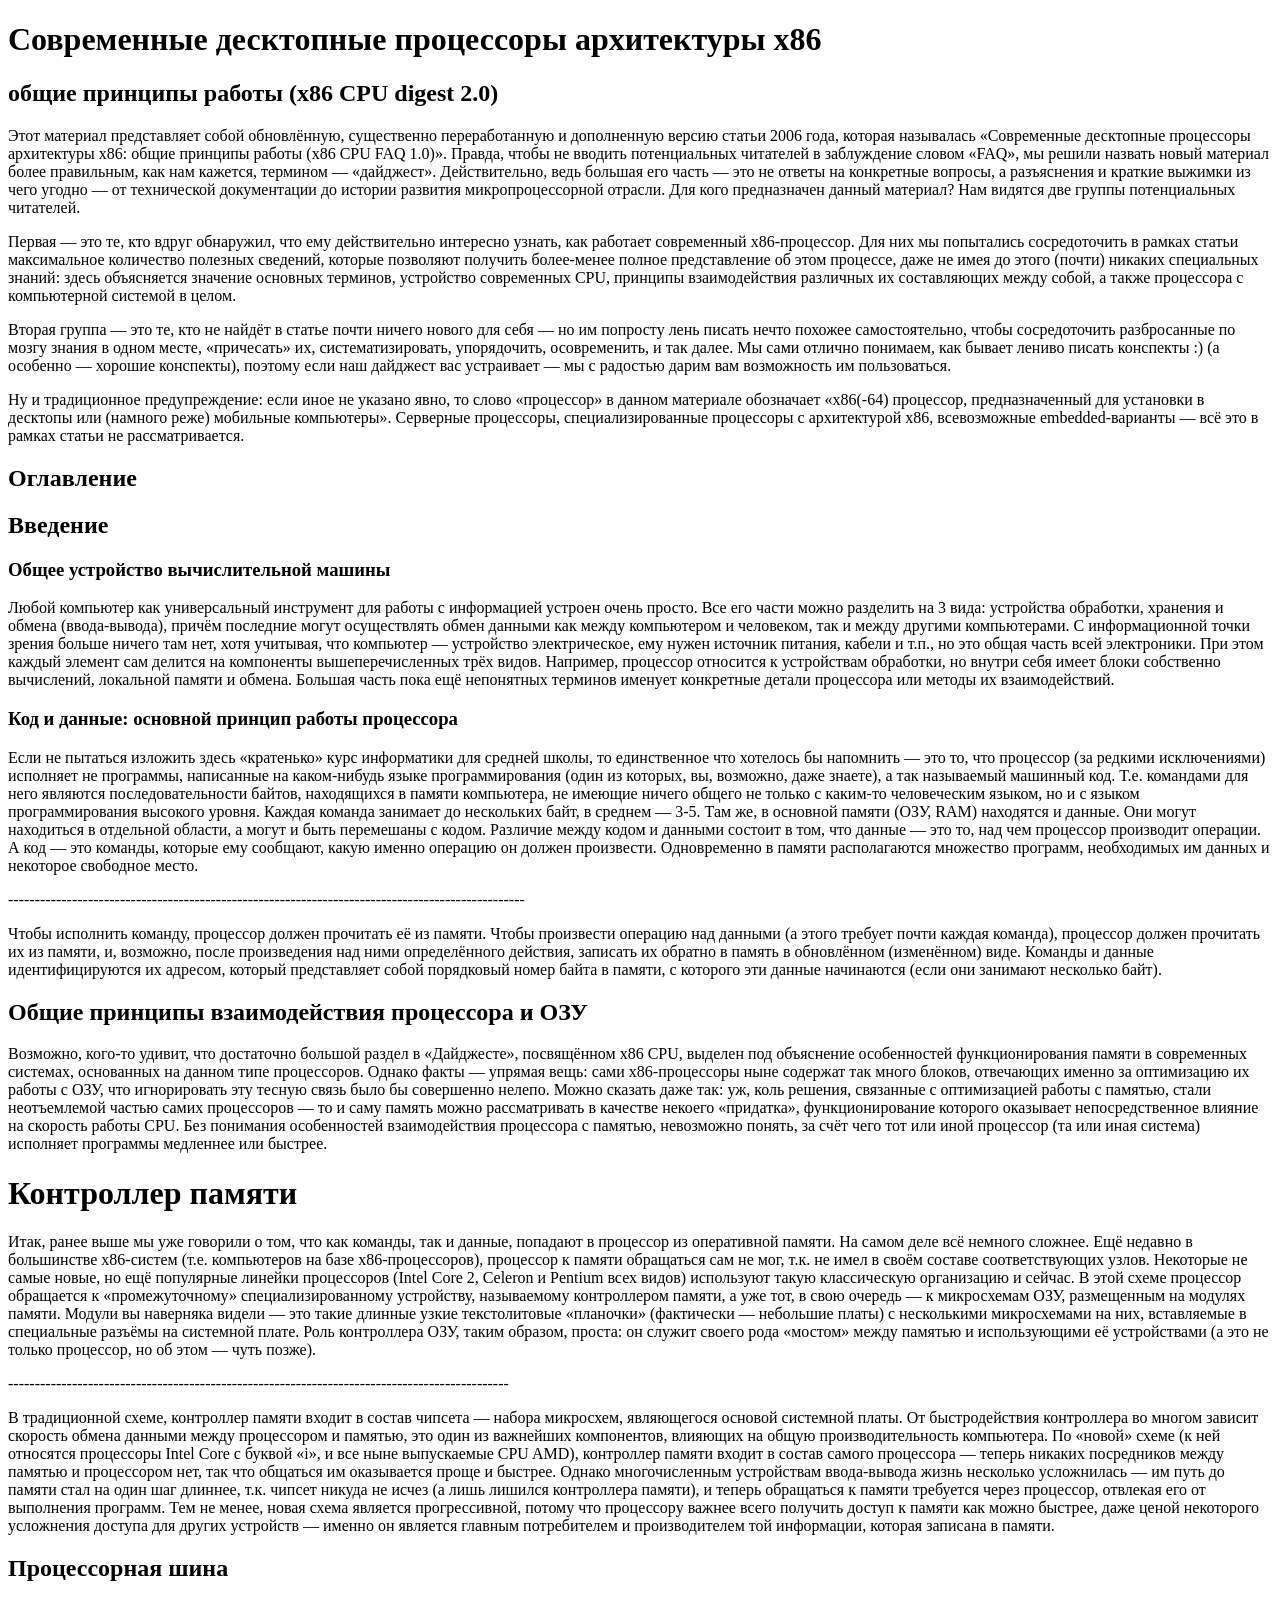
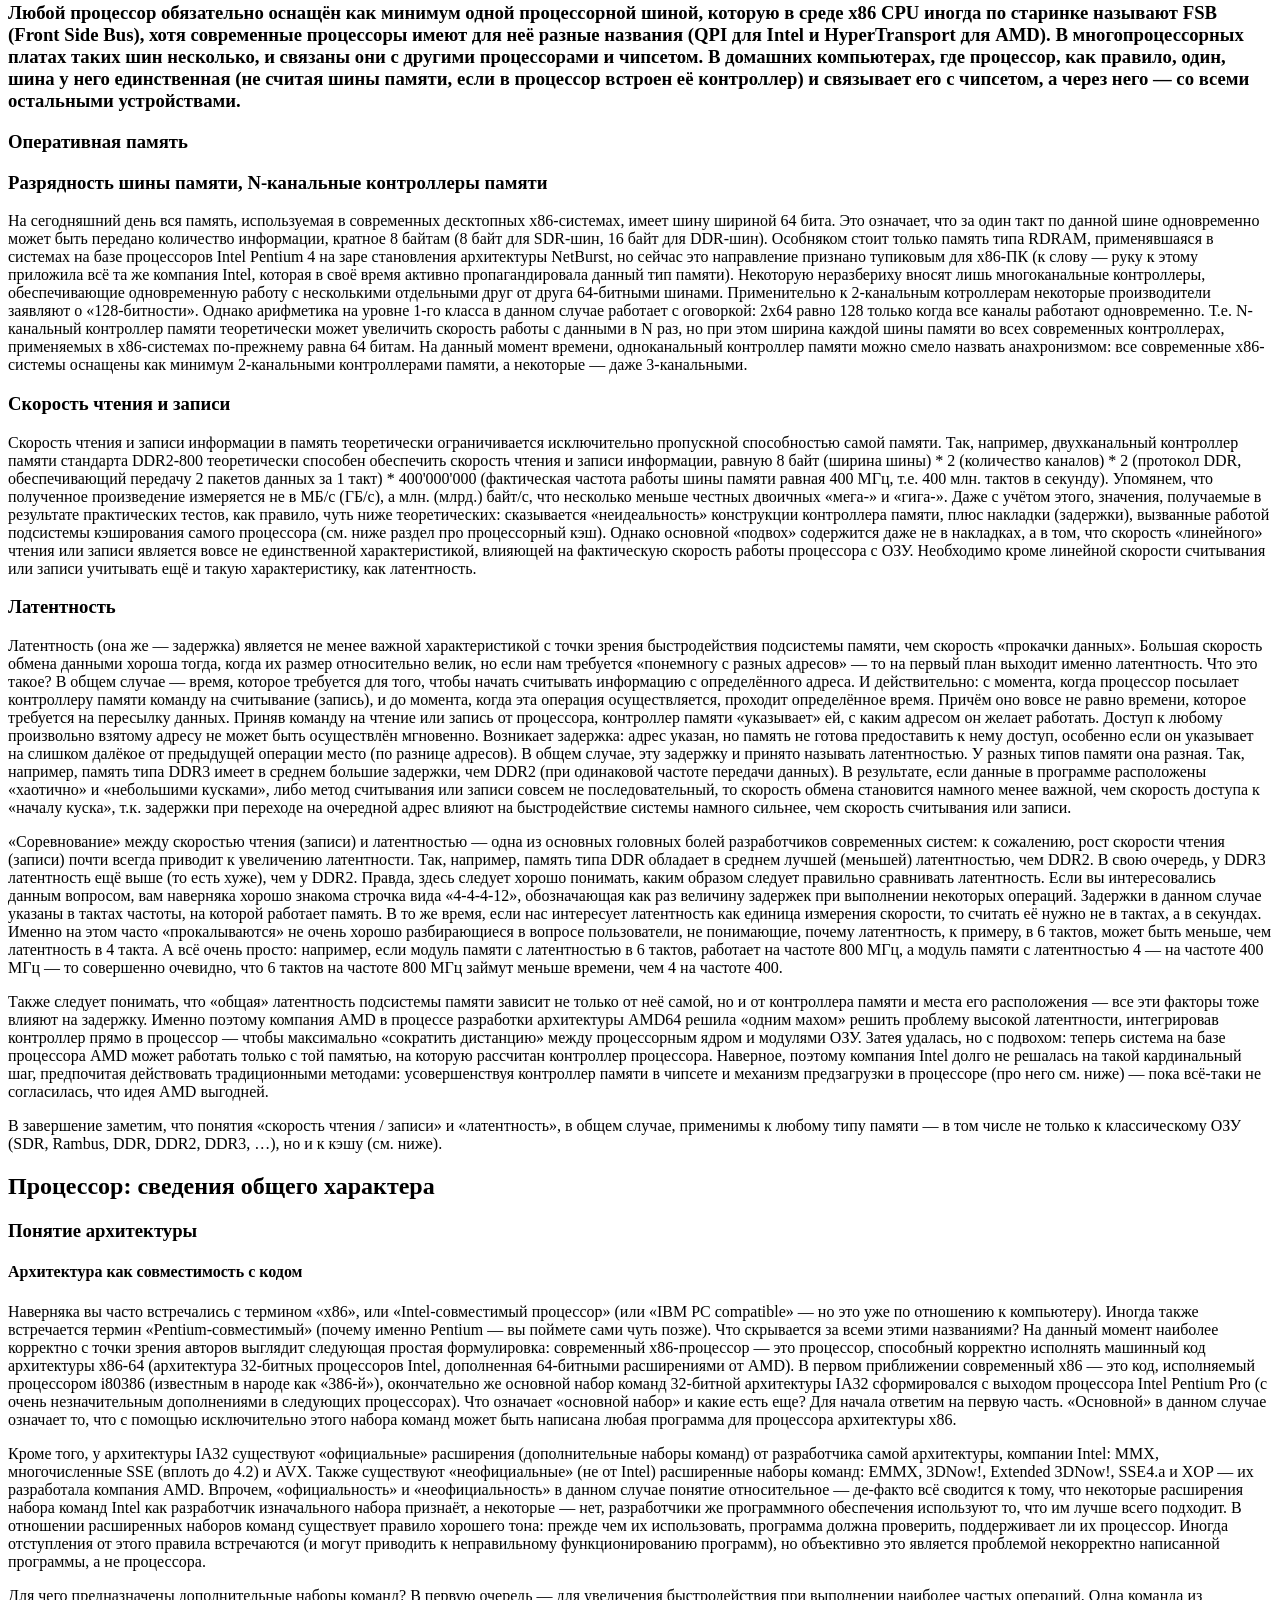
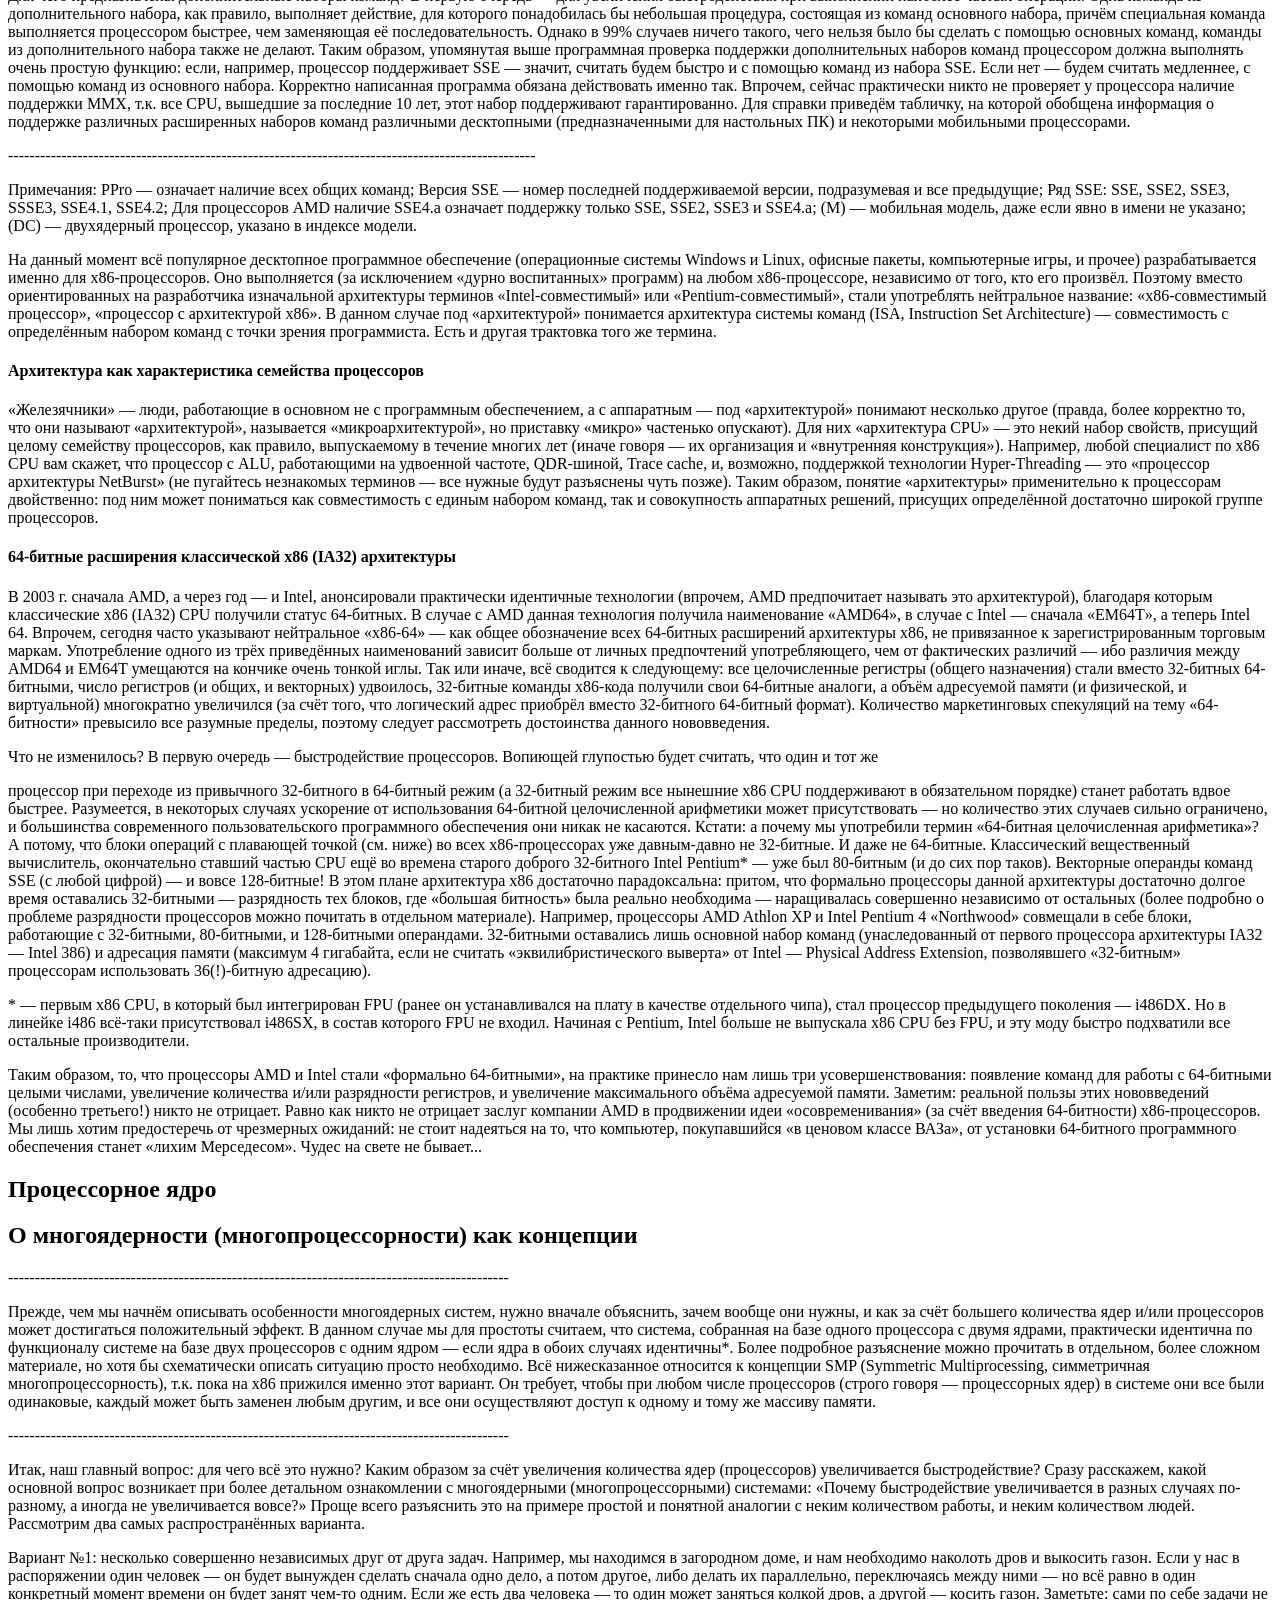
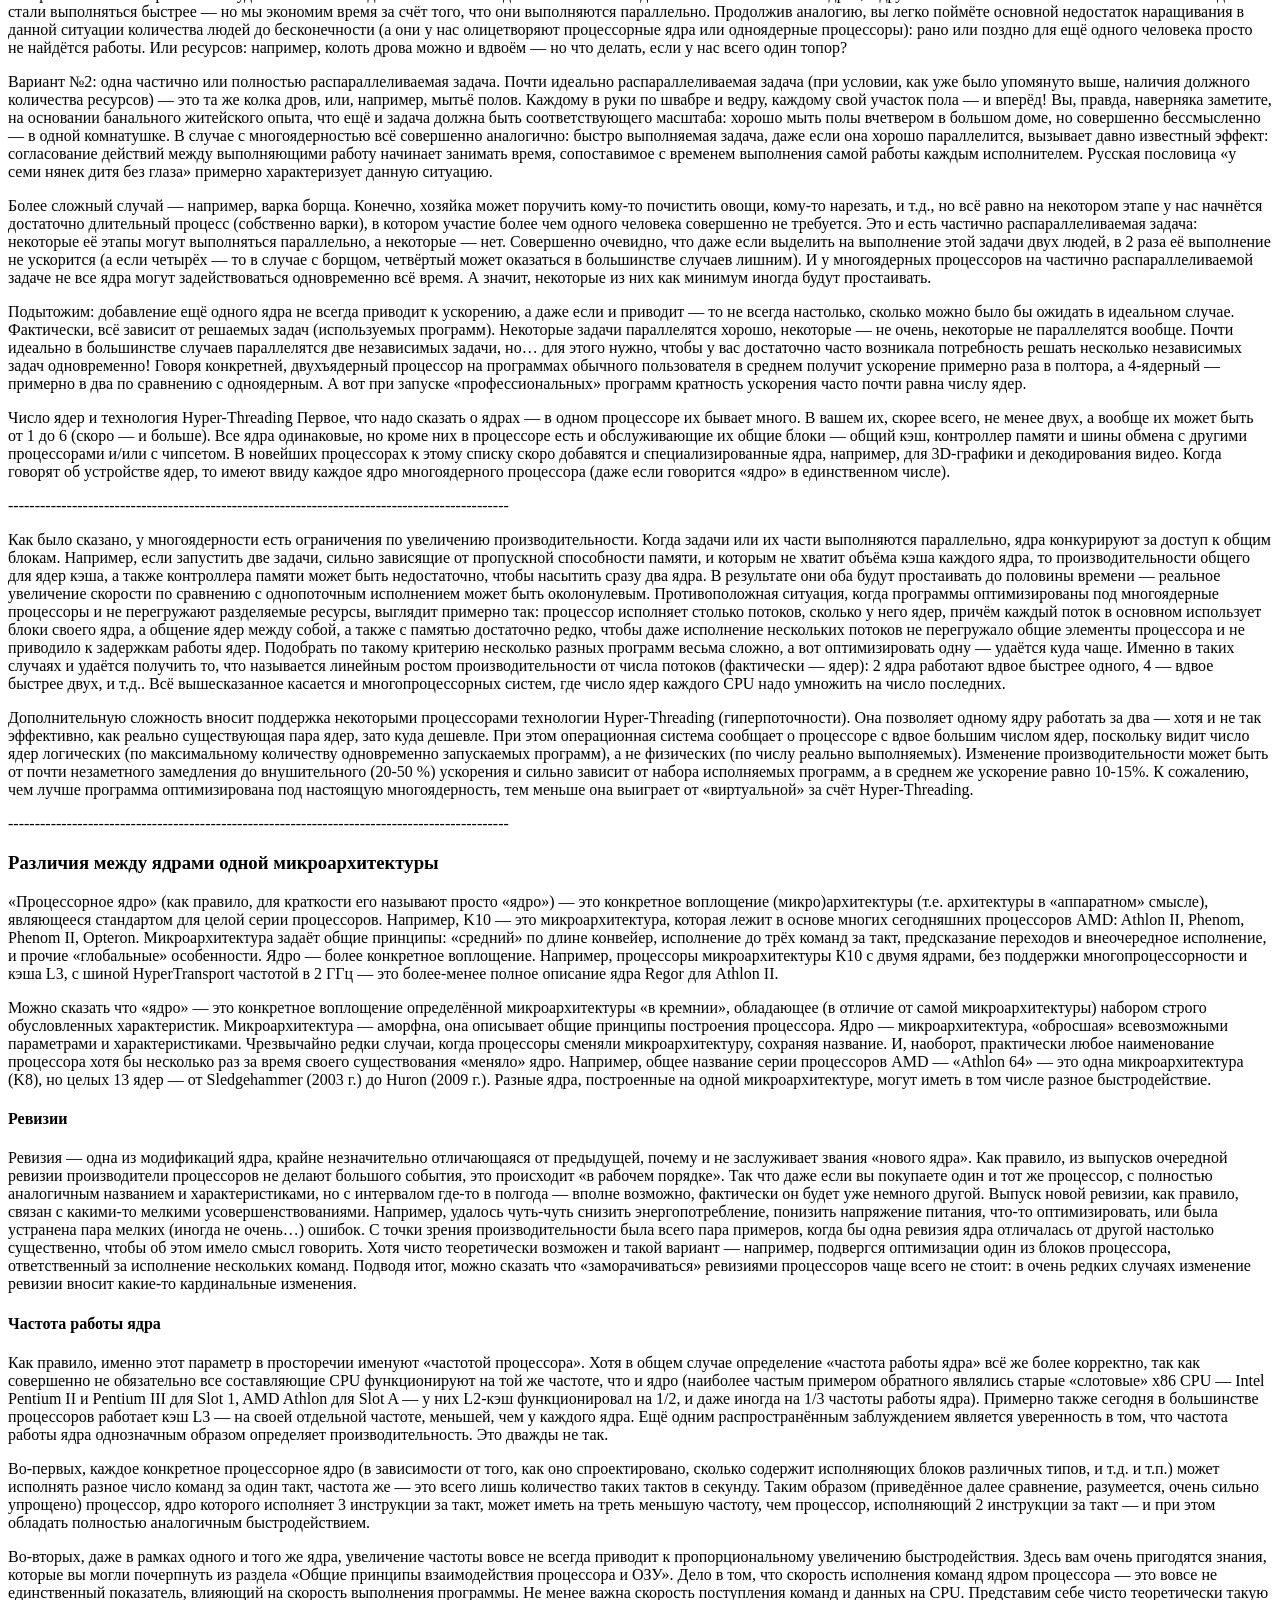
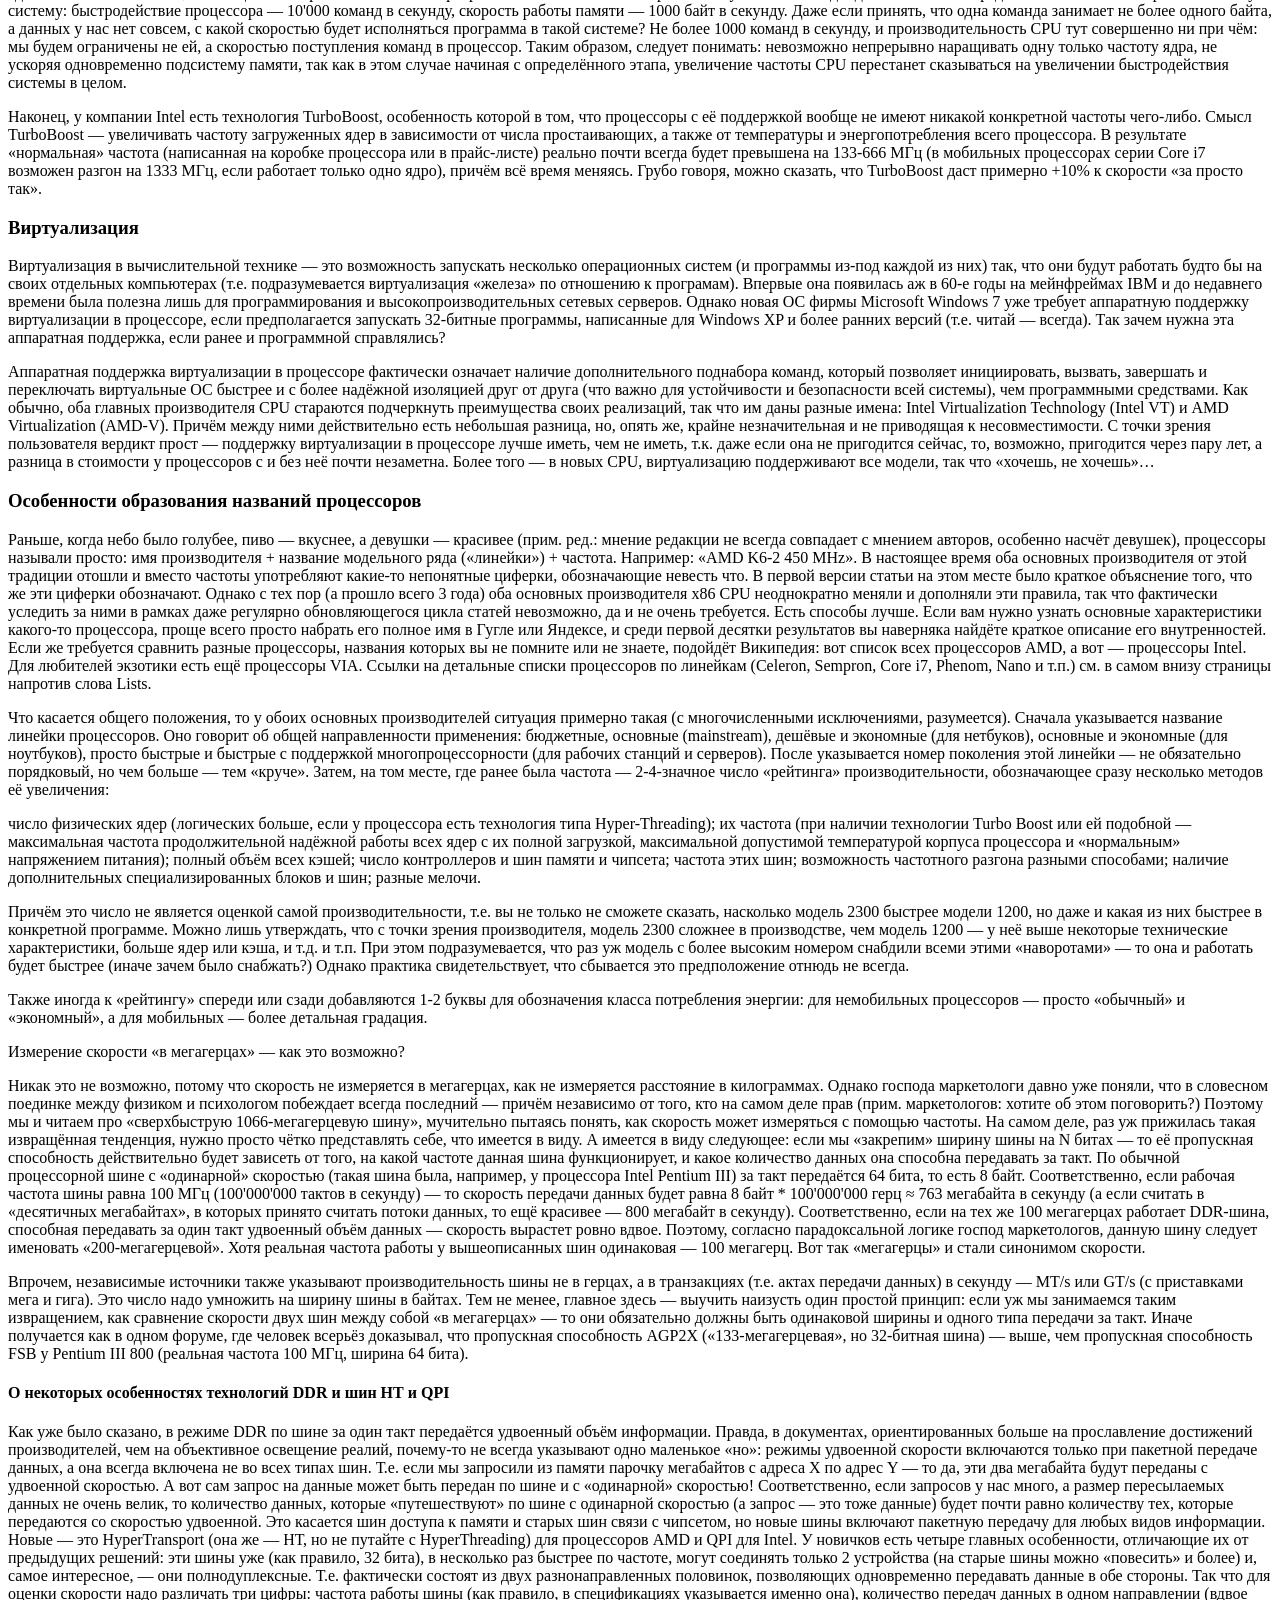
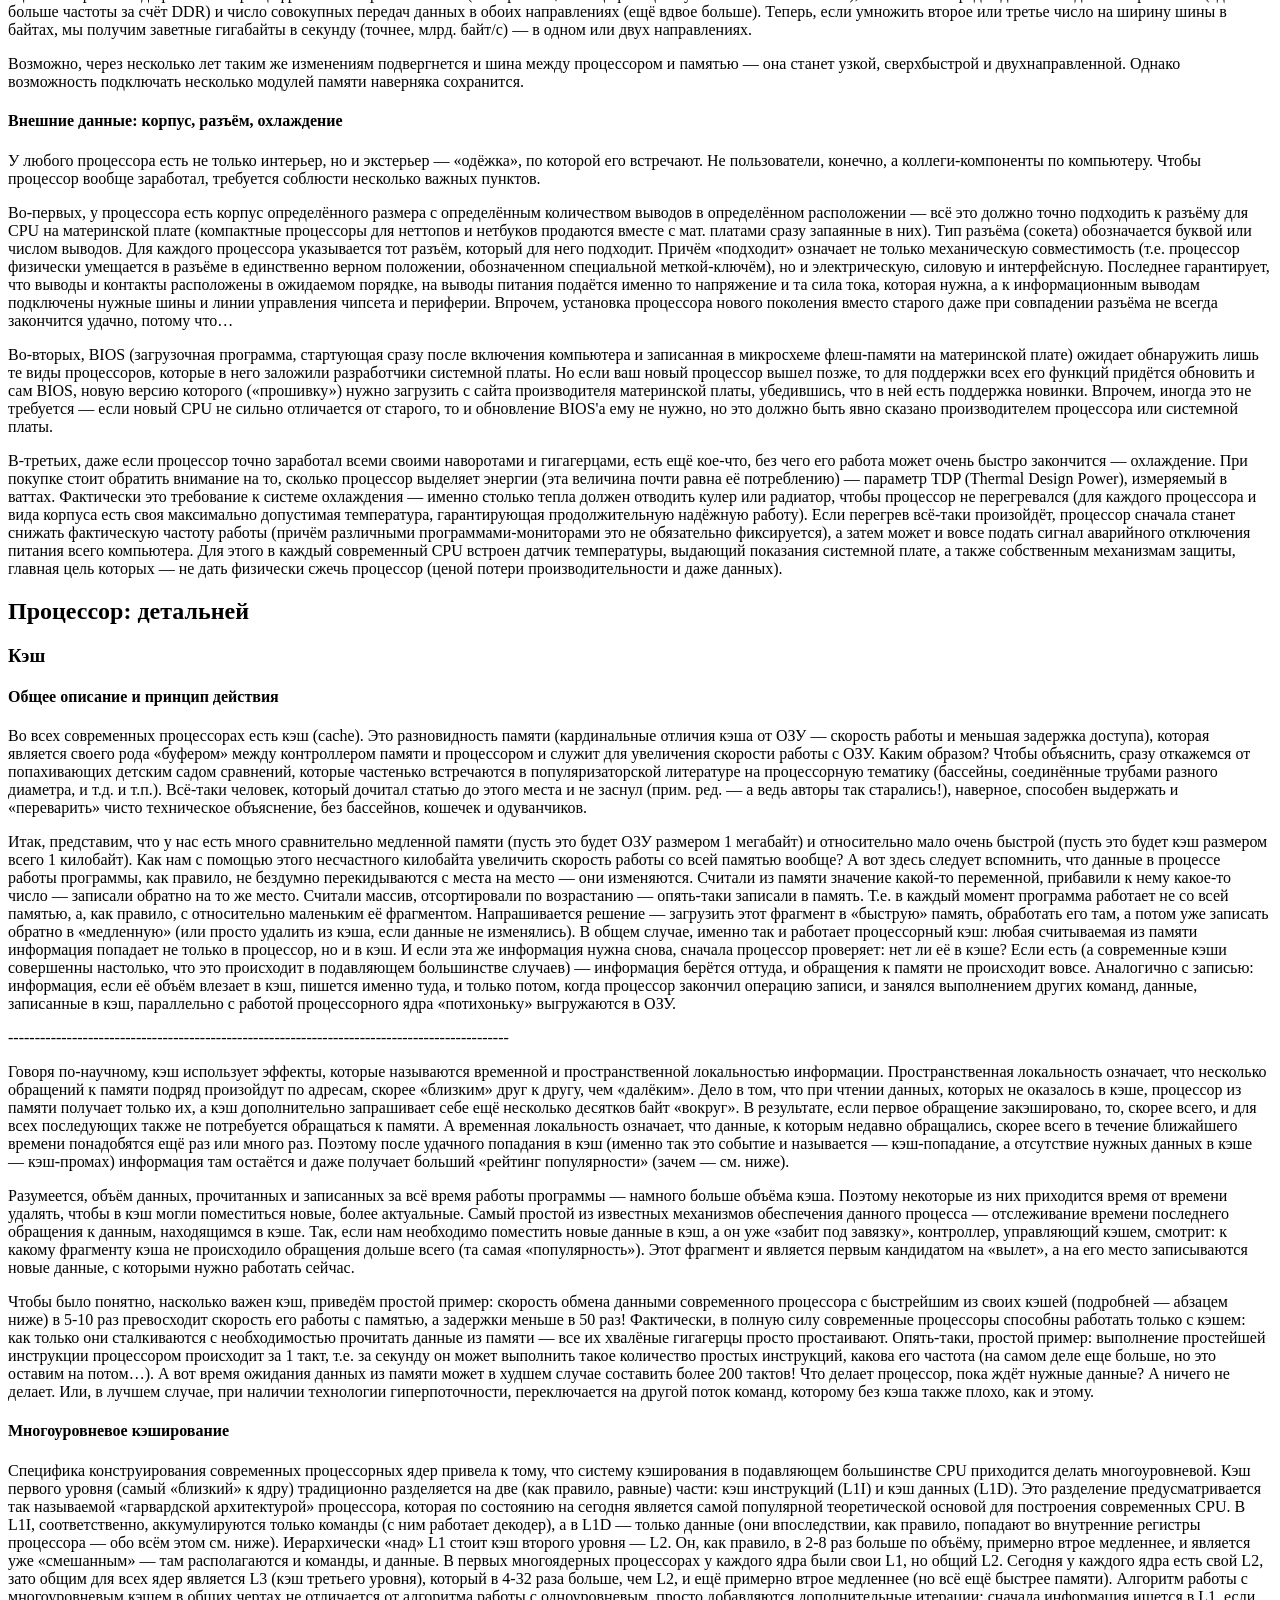
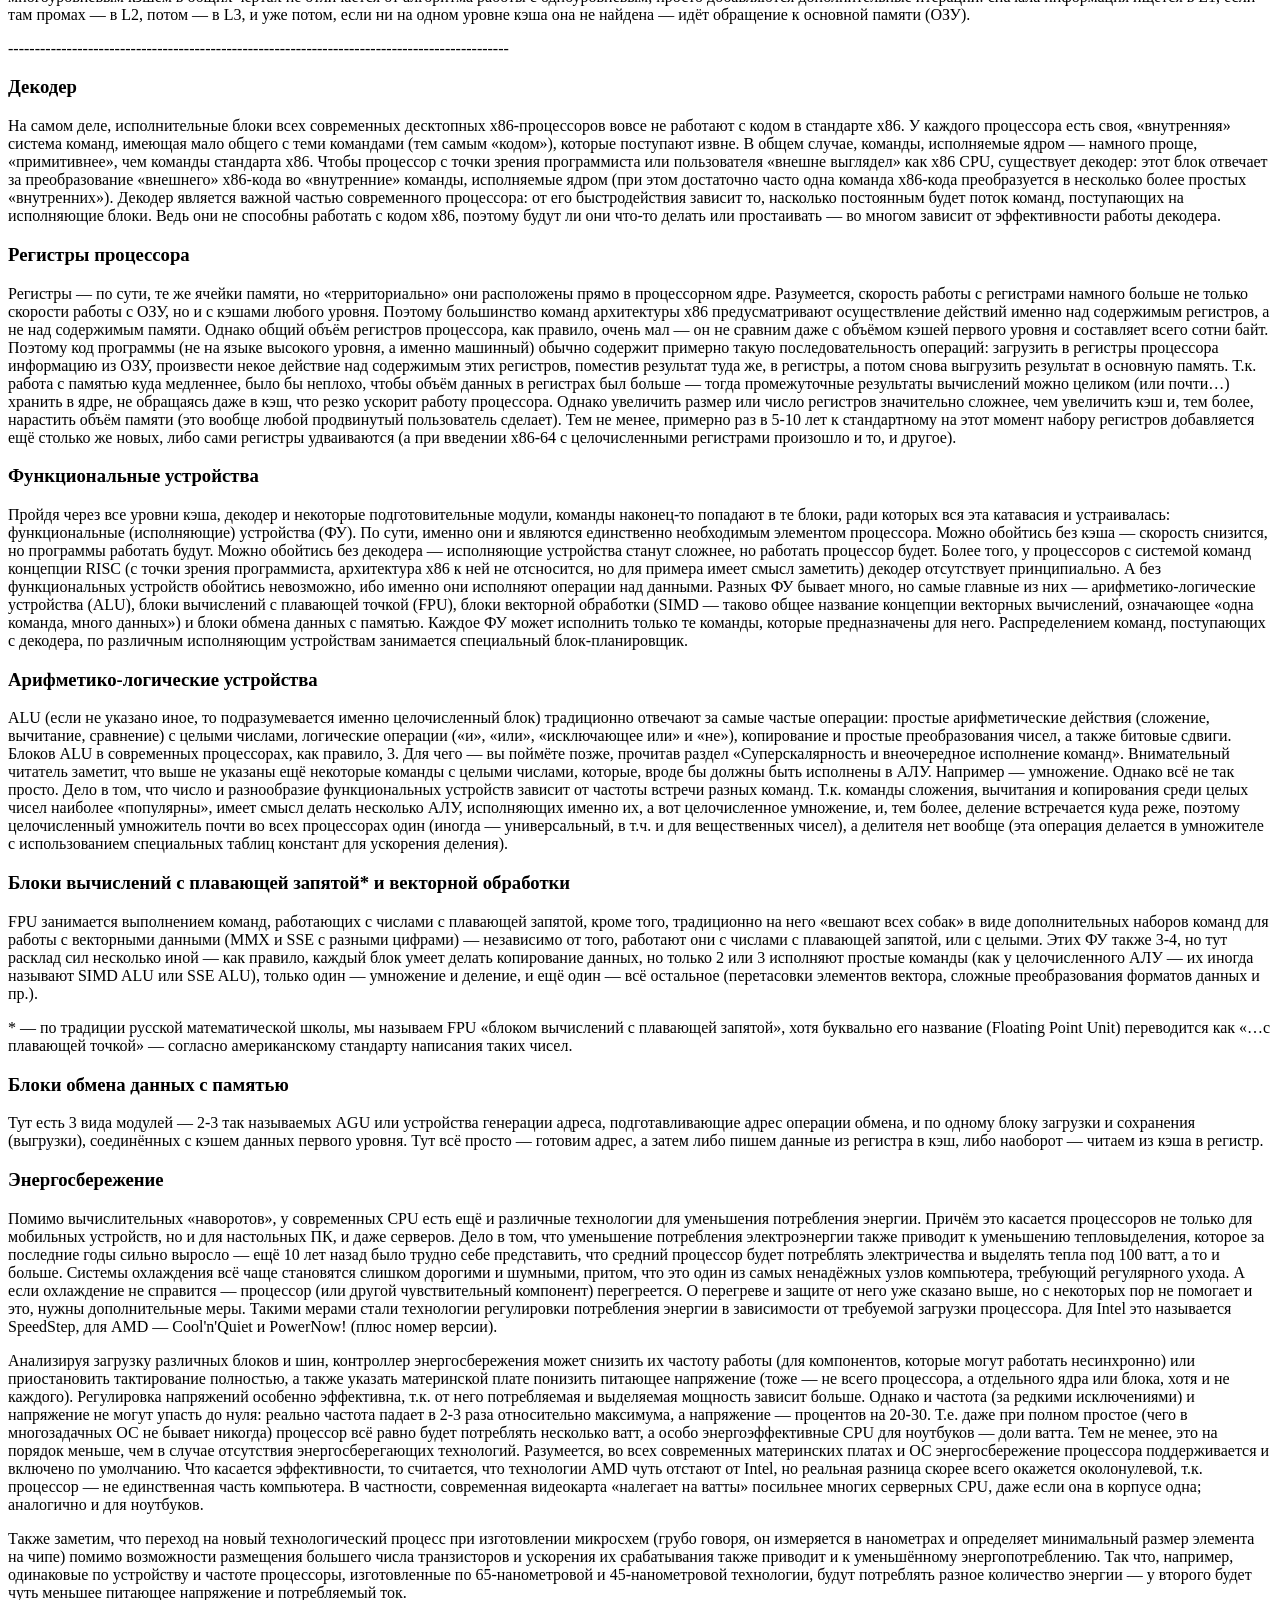
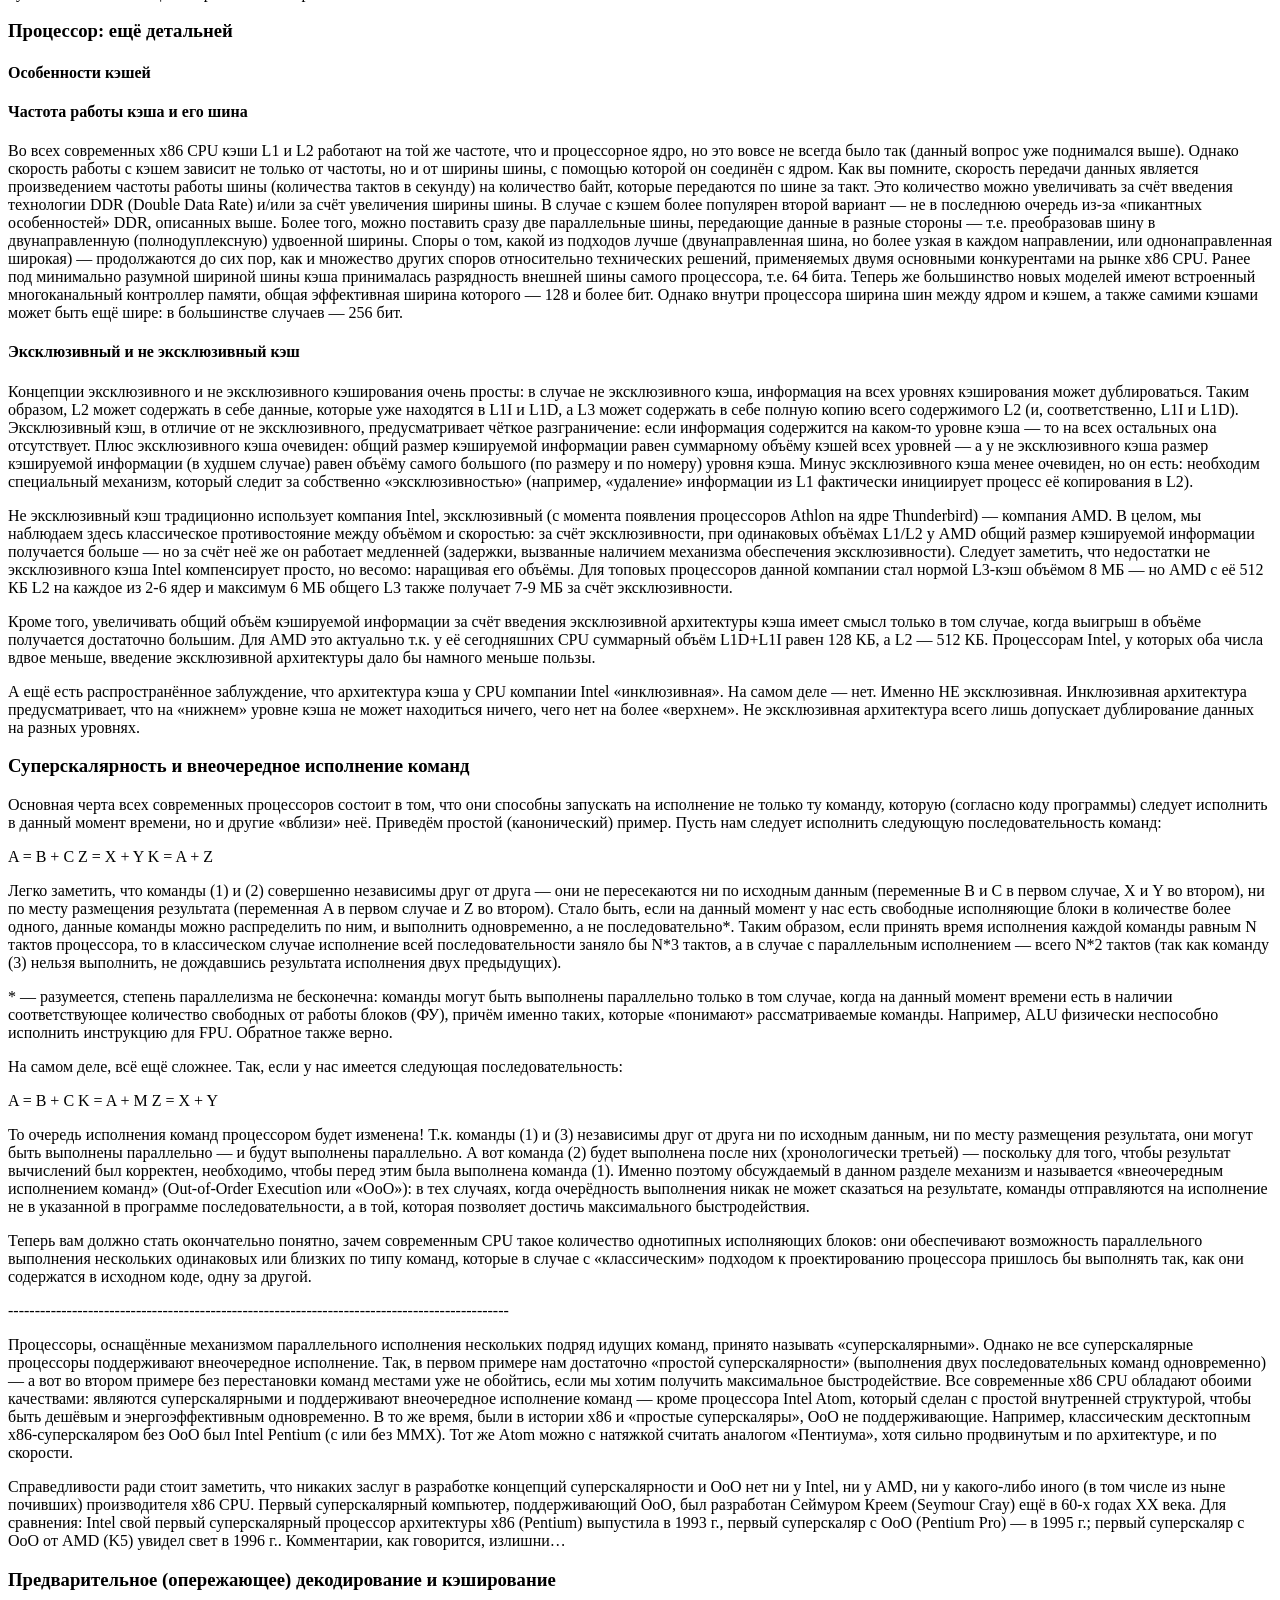
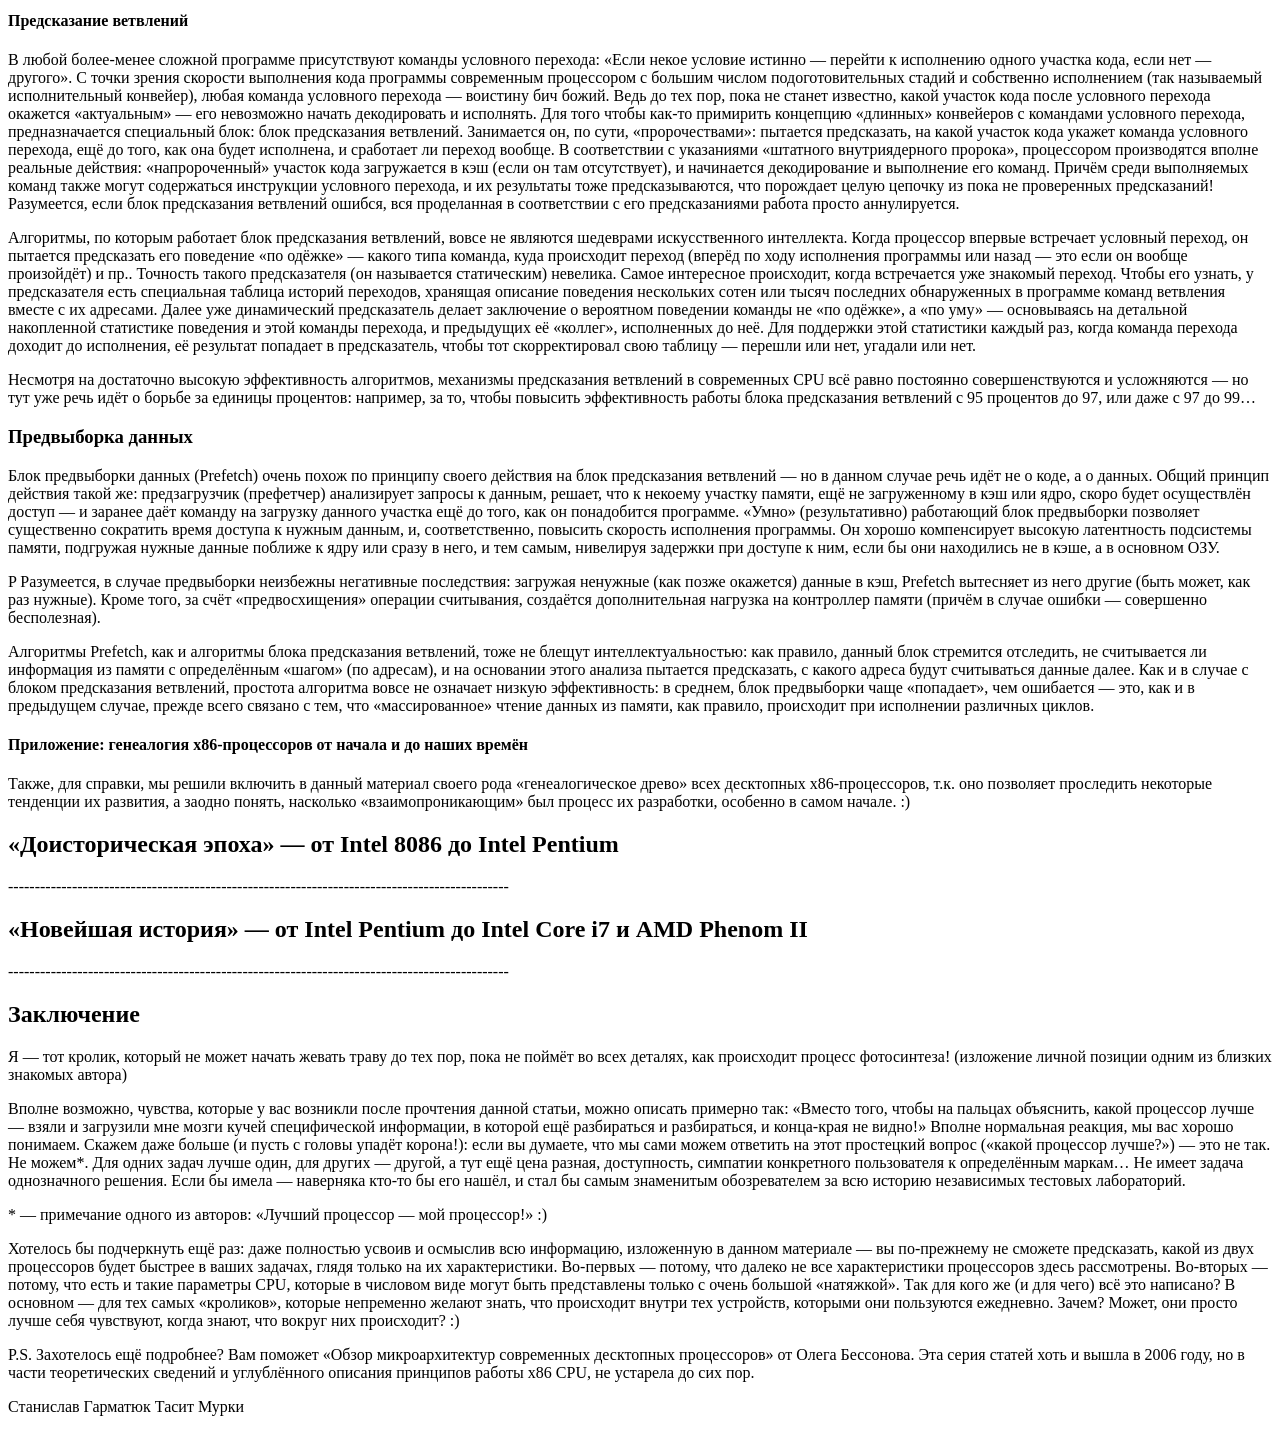
==== 01-cpu/cpu.html @ 76508c5e "sd" ====
﻿<!DOCTYPE html>

<html lang="en" xmlns="http://www.w3.org/1999/xhtml">
<head>
    <meta charset="utf-8" />
    <title></title>
</head>
<body>
	<h1>Современные десктопные процессоры архитектуры x86</h1>
	<h2>общие принципы работы (x86 CPU digest 2.0)</h2>
	<p>
		Этот материал представляет собой обновлённую, существенно переработанную и дополненную версию статьи 2006 года, которая называлась «Современные десктопные процессоры архитектуры x86: общие принципы работы (x86 CPU FAQ 1.0)». Правда, чтобы не вводить потенциальных читателей в заблуждение словом «FAQ», мы решили назвать новый материал более правильным, как нам кажется, термином — «дайджест». Действительно, ведь большая его часть — это не ответы на конкретные вопросы, а разъяснения и краткие выжимки из чего угодно — от технической документации до истории развития микропроцессорной отрасли. Для кого предназначен данный материал? Нам видятся две группы потенциальных читателей.
	</p>
	<p>
		Первая — это те, кто вдруг обнаружил, что ему действительно интересно узнать, как работает современный x86-процессор. Для них мы попытались сосредоточить в рамках статьи максимальное количество полезных сведений, которые позволяют получить более-менее полное представление об этом процессе, даже не имея до этого (почти) никаких специальных знаний: здесь объясняется значение основных терминов, устройство современных CPU, принципы взаимодействия различных их составляющих между собой, а также процессора с компьютерной системой в целом.
	</p>
	<p>
		Вторая группа — это те, кто не найдёт в статье почти ничего нового для себя — но им попросту лень писать нечто похожее самостоятельно, чтобы сосредоточить разбросанные по мозгу знания в одном месте, «причесать» их, систематизировать, упорядочить, осовременить, и так далее. Мы сами отлично понимаем, как бывает лениво писать конспекты :) (а особенно — хорошие конспекты), поэтому если наш дайджест вас устраивает — мы с радостью дарим вам возможность им пользоваться.
	</p>
	<p>
		Ну и традиционное предупреждение: если иное не указано явно, то слово «процессор» в данном материале обозначает «x86(-64) процессор, предназначенный для установки в десктопы или (намного реже) мобильные компьютеры». Серверные процессоры, специализированные процессоры с архитектурой x86, всевозможные embedded-варианты — всё это в рамках статьи не рассматривается.
	</p>
	<h2>Оглавление</h2>

	<h2>Введение</h2>
	<h3>Общее устройство вычислительной машины</h3>
	<p>
		Любой компьютер как универсальный инструмент для работы с информацией устроен очень просто. Все его части можно разделить на 3 вида: устройства обработки, хранения и обмена (ввода-вывода), причём последние могут осуществлять обмен данными как между компьютером и человеком, так и между другими компьютерами. С информационной точки зрения больше ничего там нет, хотя учитывая, что компьютер — устройство электрическое, ему нужен источник питания, кабели и т.п., но это общая часть всей электроники. При этом каждый элемент сам делится на компоненты вышеперечисленных трёх видов. Например, процессор относится к устройствам обработки, но внутри себя имеет блоки собственно вычислений, локальной памяти и обмена. Большая часть пока ещё непонятных терминов именует конкретные детали процессора или методы их взаимодействий.
	</p>
	<h3>Код и данные: основной принцип работы процессора</h3>
	<p>
		Если не пытаться изложить здесь «кратенько» курс информатики для средней школы, то единственное что хотелось бы напомнить — это то, что процессор (за редкими исключениями) исполняет не программы, написанные на каком-нибудь языке программирования (один из которых, вы, возможно, даже знаете), а так называемый машинный код. Т.е. командами для него являются последовательности байтов, находящихся в памяти компьютера, не имеющие ничего общего не только с каким-то человеческим языком, но и с языком программирования высокого уровня. Каждая команда занимает до нескольких байт, в среднем — 3-5. Там же, в основной памяти (ОЗУ, RAM) находятся и данные. Они могут находиться в отдельной области, а могут и быть перемешаны с кодом. Различие между кодом и данными состоит в том, что данные — это то, над чем процессор производит операции. А код — это команды, которые ему сообщают, какую именно операцию он должен произвести. Одновременно в памяти располагаются множество программ, необходимых им данных и некоторое свободное место.
	</p>
	-------------------------------------------------------------------------------------------------
	<p>
		Чтобы исполнить команду, процессор должен прочитать её из памяти. Чтобы произвести операцию над данными (а этого требует почти каждая команда), процессор должен прочитать их из памяти, и, возможно, после произведения над ними определённого действия, записать их обратно в память в обновлённом (изменённом) виде. Команды и данные идентифицируются их адресом, который представляет собой порядковый номер байта в памяти, с которого эти данные начинаются (если они занимают несколько байт).
	</p>
	<h2>Общие принципы взаимодействия процессора и ОЗУ</h2>
	<p>	Возможно, кого-то удивит, что достаточно большой раздел в «Дайджесте», посвящённом x86 CPU, выделен под объяснение особенностей функционирования памяти в современных системах, основанных на данном типе процессоров. Однако факты — упрямая вещь: сами x86-процессоры ныне содержат так много блоков, отвечающих именно за оптимизацию их работы с ОЗУ, что игнорировать эту тесную связь было бы совершенно нелепо. Можно сказать даже так: уж, коль решения, связанные с оптимизацией работы с памятью, стали неотъемлемой частью самих процессоров — то и саму память можно рассматривать в качестве некоего «придатка», функционирование которого оказывает непосредственное влияние на скорость работы CPU. Без понимания особенностей взаимодействия процессора с памятью, невозможно понять, за счёт чего тот или иной процессор (та или иная система) исполняет программы медленнее или быстрее.</p>

	<h1>Контроллер памяти</h1>
	<p>Итак, ранее выше мы уже говорили о том, что как команды, так и данные, попадают в процессор из оперативной памяти. На самом деле всё немного сложнее. Ещё недавно в большинстве x86-систем (т.е. компьютеров на базе x86-процессоров), процессор к памяти обращаться сам не мог, т.к. не имел в своём составе соответствующих узлов. Некоторые не самые новые, но ещё популярные линейки процессоров (Intel Core 2, Celeron и Pentium всех видов) используют такую классическую организацию и сейчас. В этой схеме процессор обращается к «промежуточному» специализированному устройству, называемому контроллером памяти, а уже тот, в свою очередь — к микросхемам ОЗУ, размещенным на модулях памяти. Модули вы наверняка видели — это такие длинные узкие текстолитовые «планочки» (фактически — небольшие платы) с несколькими микросхемами на них, вставляемые в специальные разъёмы на системной плате. Роль контроллера ОЗУ, таким образом, проста: он служит своего рода «мостом» между памятью и использующими её устройствами (а это не только процессор, но об этом — чуть позже).</p>
	----------------------------------------------------------------------------------------------
	<p>	В традиционной схеме, контроллер памяти входит в состав чипсета — набора микросхем, являющегося основой системной платы. От быстродействия контроллера во многом зависит скорость обмена данными между процессором и памятью, это один из важнейших компонентов, влияющих на общую производительность компьютера. По «новой» схеме (к ней относятся процессоры Intel Core с буквой «i», и все ныне выпускаемые CPU AMD), контроллер памяти входит в состав самого процессора — теперь никаких посредников между памятью и процессором нет, так что общаться им оказывается проще и быстрее. Однако многочисленным устройствам ввода-вывода жизнь несколько усложнилась — им путь до памяти стал на один шаг длиннее, т.к. чипсет никуда не исчез (а лишь лишился контроллера памяти), и теперь обращаться к памяти требуется через процессор, отвлекая его от выполнения программ. Тем не менее, новая схема является прогрессивной, потому что процессору важнее всего получить доступ к памяти как можно быстрее, даже ценой некоторого усложнения доступа для других устройств — именно он является главным потребителем и производителем той информации, которая записана в памяти.</p>
	<h2>Процессорная шина</h2>
	<h3>Любой процессор обязательно оснащён как минимум одной процессорной шиной, которую в среде x86 CPU иногда по старинке называют FSB (Front Side Bus), хотя современные процессоры имеют для неё разные названия (QPI для Intel и HyperTransport для AMD). В многопроцессорных платах таких шин несколько, и связаны они с другими процессорами и чипсетом. В домашних компьютерах, где процессор, как правило, один, шина у него единственная (не считая шины памяти, если в процессор встроен её контроллер) и связывает его с чипсетом, а через него — со всеми остальными устройствами.</h3>

	<h3>Оперативная память</h3>
	<h3>Разрядность шины памяти, N-канальные контроллеры памяти</h3>
	<p>
		На сегодняшний день вся память, используемая в современных десктопных x86-системах, имеет шину шириной 64 бита. Это означает, что за один такт по данной шине одновременно может быть передано количество информации, кратное 8 байтам (8 байт для SDR-шин, 16 байт для DDR-шин). Особняком стоит только память типа RDRAM, применявшаяся в системах на базе процессоров Intel Pentium 4 на заре становления архитектуры NetBurst, но сейчас это направление признано тупиковым для x86-ПК (к слову — руку к этому приложила всё та же компания Intel, которая в своё время активно пропагандировала данный тип памяти). Некоторую неразбериху вносят лишь многоканальные контроллеры, обеспечивающие одновременную работу с несколькими отдельными друг от друга 64-битными шинами. Применительно к 2-канальным котроллерам некоторые производители заявляют о «128-битности». Однако арифметика на уровне 1-го класса в данном случае работает с оговоркой: 2x64 равно 128 только когда все каналы работают одновременно. Т.е. N-канальный контроллер памяти теоретически может увеличить скорость работы с данными в N раз, но при этом ширина каждой шины памяти во всех современных контроллерах, применяемых в x86-системах по-прежнему равна 64 битам. На данный момент времени, одноканальный контроллер памяти можно смело назвать анахронизмом: все современные x86-системы оснащены как минимум 2-канальными контроллерами памяти, а некоторые — даже 3-канальными.
	</p>
	<h3>	Скорость чтения и записи</h3>
	<p>
		Скорость чтения и записи информации в память теоретически ограничивается исключительно пропускной способностью самой памяти. Так, например, двухканальный контроллер памяти стандарта DDR2-800 теоретически способен обеспечить скорость чтения и записи информации, равную 8 байт (ширина шины) * 2 (количество каналов) * 2 (протокол DDR, обеспечивающий передачу 2 пакетов данных за 1 такт) * 400'000'000 (фактическая частота работы шины памяти равная 400 МГц, т.е. 400 млн. тактов в секунду). Упомянем, что полученное произведение измеряется не в МБ/с (ГБ/с), а млн. (млрд.) байт/с, что несколько меньше честных двоичных «мега-» и «гига-». Даже с учётом этого, значения, получаемые в результате практических тестов, как правило, чуть ниже теоретических: сказывается «неидеальность» конструкции контроллера памяти, плюс накладки (задержки), вызванные работой подсистемы кэширования самого процессора (см. ниже раздел про процессорный кэш). Однако основной «подвох» содержится даже не в накладках, а в том, что скорость «линейного» чтения или записи является вовсе не единственной характеристикой, влияющей на фактическую скорость работы процессора с ОЗУ. Необходимо кроме линейной скорости считывания или записи учитывать ещё и такую характеристику, как латентность.
	</p>
	<h3>Латентность</h3>
	<p>
		Латентность (она же — задержка) является не менее важной характеристикой с точки зрения быстродействия подсистемы памяти, чем скорость «прокачки данных». Большая скорость обмена данными хороша тогда, когда их размер относительно велик, но если нам требуется «понемногу с разных адресов» — то на первый план выходит именно латентность. Что это такое? В общем случае — время, которое требуется для того, чтобы начать считывать информацию с определённого адреса. И действительно: с момента, когда процессор посылает контроллеру памяти команду на считывание (запись), и до момента, когда эта операция осуществляется, проходит определённое время. Причём оно вовсе не равно времени, которое требуется на пересылку данных. Приняв команду на чтение или запись от процессора, контроллер памяти «указывает» ей, с каким адресом он желает работать. Доступ к любому произвольно взятому адресу не может быть осуществлён мгновенно. Возникает задержка: адрес указан, но память не готова предоставить к нему доступ, особенно если он указывает на слишком далёкое от предыдущей операции место (по разнице адресов). В общем случае, эту задержку и принято называть латентностью. У разных типов памяти она разная. Так, например, память типа DDR3 имеет в среднем большие задержки, чем DDR2 (при одинаковой частоте передачи данных). В результате, если данные в программе расположены «хаотично» и «небольшими кусками», либо метод считывания или записи совсем не последовательный, то скорость обмена становится намного менее важной, чем скорость доступа к «началу куска», т.к. задержки при переходе на очередной адрес влияют на быстродействие системы намного сильнее, чем скорость считывания или записи.
	</p>
	<p>
		«Соревнование» между скоростью чтения (записи) и латентностью — одна из основных головных болей разработчиков современных систем: к сожалению, рост скорости чтения (записи) почти всегда приводит к увеличению латентности. Так, например, память типа DDR обладает в среднем лучшей (меньшей) латентностью, чем DDR2. В свою очередь, у DDR3 латентность ещё выше (то есть хуже), чем у DDR2. Правда, здесь следует хорошо понимать, каким образом следует правильно сравнивать латентность. Если вы интересовались данным вопросом, вам наверняка хорошо знакома строчка вида «4-4-4-12», обозначающая как раз величину задержек при выполнении некоторых операций. Задержки в данном случае указаны в тактах частоты, на которой работает память. В то же время, если нас интересует латентность как единица измерения скорости, то считать её нужно не в тактах, а в секундах. Именно на этом часто «прокалываются» не очень хорошо разбирающиеся в вопросе пользователи, не понимающие, почему латентность, к примеру, в 6 тактов, может быть меньше, чем латентность в 4 такта. А всё очень просто: например, если модуль памяти с латентностью в 6 тактов, работает на частоте 800 МГц, а модуль памяти с латентностью 4 — на частоте 400 МГц — то совершенно очевидно, что 6 тактов на частоте 800 МГц займут меньше времени, чем 4 на частоте 400.
	</p>
	<p>
		Также следует понимать, что «общая» латентность подсистемы памяти зависит не только от неё самой, но и от контроллера памяти и места его расположения — все эти факторы тоже влияют на задержку. Именно поэтому компания AMD в процессе разработки архитектуры AMD64 решила «одним махом» решить проблему высокой латентности, интегрировав контроллер прямо в процессор — чтобы максимально «сократить дистанцию» между процессорным ядром и модулями ОЗУ. Затея удалась, но с подвохом: теперь система на базе процессора AMD может работать только с той памятью, на которую рассчитан контроллер процессора. Наверное, поэтому компания Intel долго не решалась на такой кардинальный шаг, предпочитая действовать традиционными методами: усовершенствуя контроллер памяти в чипсете и механизм предзагрузки в процессоре (про него см. ниже) — пока всё-таки не согласилась, что идея AMD выгодней.
	</p>
	<p>	В завершение заметим, что понятия «скорость чтения / записи» и «латентность», в общем случае, применимы к любому типу памяти — в том числе не только к классическому ОЗУ (SDR, Rambus, DDR, DDR2, DDR3, …), но и к кэшу (см. ниже).</p>

	<h2>Процессор: сведения общего характера</h2>
	<h3>Понятие архитектуры</h3>
	<h4>Архитектура как совместимость с кодом</h4>
	<p>
		Наверняка вы часто встречались с термином «x86», или «Intel-совместимый процессор» (или «IBM PC compatible» — но это уже по отношению к компьютеру). Иногда также встречается термин «Pentium-совместимый» (почему именно Pentium — вы поймете сами чуть позже). Что скрывается за всеми этими названиями? На данный момент наиболее корректно с точки зрения авторов выглядит следующая простая формулировка: современный x86-процессор — это процессор, способный корректно исполнять машинный код архитектуры x86-64 (архитектура 32-битных процессоров Intel, дополненная 64-битными расширениями от AMD). В первом приближении современный x86 — это код, исполняемый процессором i80386 (известным в народе как «386-й»), окончательно же основной набор команд 32-битной архитектуры IA32 сформировался с выходом процессора Intel Pentium Pro (с очень незначительным дополнениями в следующих процессорах). Что означает «основной набор» и какие есть еще? Для начала ответим на первую часть. «Основной» в данном случае означает то, что с помощью исключительно этого набора команд может быть написана любая программа для процессора архитектуры x86.
	</p>
	<p>
		Кроме того, у архитектуры IA32 существуют «официальные» расширения (дополнительные наборы команд) от разработчика самой архитектуры, компании Intel: MMX, многочисленные SSE (вплоть до 4.2) и AVX. Также существуют «неофициальные» (не от Intel) расширенные наборы команд: EMMX, 3DNow!, Extended 3DNow!, SSE4.a и XOP — их разработала компания AMD. Впрочем, «официальность» и «неофициальность» в данном случае понятие относительное — де-факто всё сводится к тому, что некоторые расширения набора команд Intel как разработчик изначального набора признаёт, а некоторые — нет, разработчики же программного обеспечения используют то, что им лучше всего подходит. В отношении расширенных наборов команд существует правило хорошего тона: прежде чем их использовать, программа должна проверить, поддерживает ли их процессор. Иногда отступления от этого правила встречаются (и могут приводить к неправильному функционированию программ), но объективно это является проблемой некорректно написанной программы, а не процессора.
	</p>
	<p>
		Для чего предназначены дополнительные наборы команд? В первую очередь — для увеличения быстродействия при выполнении наиболее частых операций. Одна команда из дополнительного набора, как правило, выполняет действие, для которого понадобилась бы небольшая процедура, состоящая из команд основного набора, причём специальная команда выполняется процессором быстрее, чем заменяющая её последовательность. Однако в 99% случаев ничего такого, чего нельзя было бы сделать с помощью основных команд, команды из дополнительного набора также не делают. Таким образом, упомянутая выше программная проверка поддержки дополнительных наборов команд процессором должна выполнять очень простую функцию: если, например, процессор поддерживает SSE — значит, считать будем быстро и с помощью команд из набора SSE. Если нет — будем считать медленнее, с помощью команд из основного набора. Корректно написанная программа обязана действовать именно так. Впрочем, сейчас практически никто не проверяет у процессора наличие поддержки MMX, т.к. все CPU, вышедшие за последние 10 лет, этот набор поддерживают гарантированно. Для справки приведём табличку, на которой обобщена информация о поддержке различных расширенных наборов команд различными десктопными (предназначенными для настольных ПК) и некоторыми мобильными процессорами.
	</p>
	---------------------------------------------------------------------------------------------------
	<p>
		Примечания:
		PPro — означает наличие всех общих команд;
		Версия SSE — номер последней поддерживаемой версии, подразумевая и все предыдущие;
		Ряд SSE: SSE, SSE2, SSE3, SSSE3, SSE4.1, SSE4.2;
		Для процессоров AMD наличие SSE4.a означает поддержку только SSE, SSE2, SSE3 и SSE4.a;
		(M) — мобильная модель, даже если явно в имени не указано;
		(DC) — двухядерный процессор, указано в индексе модели.
	</p>

	<p>На данный момент всё популярное десктопное программное обеспечение (операционные системы Windows и Linux, офисные пакеты, компьютерные игры, и прочее) разрабатывается именно для x86-процессоров. Оно выполняется (за исключением «дурно воспитанных» программ) на любом x86-процессоре, независимо от того, кто его произвёл. Поэтому вместо ориентированных на разработчика изначальной архитектуры терминов «Intel-совместимый» или «Pentium-совместимый», стали употреблять нейтральное название: «x86-совместимый процессор», «процессор с архитектурой x86». В данном случае под «архитектурой» понимается архитектура системы команд (ISA, Instruction Set Architecture) — совместимость с определённым набором команд с точки зрения программиста. Есть и другая трактовка того же термина.</p>

	<h4>Архитектура как характеристика семейства процессоров</h4>
	<p>
		«Железячники» — люди, работающие в основном не с программным обеспечением, а с аппаратным — под «архитектурой» понимают несколько другое (правда, более корректно то, что они называют «архитектурой», называется «микроархитектурой», но приставку «микро» частенько опускают). Для них «архитектура CPU» — это некий набор свойств, присущий целому семейству процессоров, как правило, выпускаемому в течение многих лет (иначе говоря — их организация и «внутренняя конструкция»). Например, любой специалист по x86 CPU вам скажет, что процессор с ALU, работающими на удвоенной частоте, QDR-шиной, Trace cache, и, возможно, поддержкой технологии Hyper-Threading — это «процессор архитектуры NetBurst» (не пугайтесь незнакомых терминов — все нужные будут разъяснены чуть позже). Таким образом, понятие «архитектуры» применительно к процессорам двойственно: под ним может пониматься как совместимость с единым набором команд, так и совокупность аппаратных решений, присущих определённой достаточно широкой группе процессоров.
	</p>
	<h4>64-битные расширения классической x86 (IA32) архитектуры</h4>
	<p>
		В 2003 г. сначала AMD, а через год — и Intel, анонсировали практически идентичные технологии (впрочем, AMD предпочитает называть это архитектурой), благодаря которым классические x86 (IA32) CPU получили статус 64-битных. В случае с AMD данная технология получила наименование «AMD64», в случае с Intel — сначала «EM64T», а теперь Intel 64. Впрочем, сегодня часто указывают нейтральное «x86-64» — как общее обозначение всех 64-битных расширений архитектуры x86, не привязанное к зарегистрированным торговым маркам. Употребление одного из трёх приведённых наименований зависит больше от личных предпочтений употребляющего, чем от фактических различий — ибо различия между AMD64 и EM64T умещаются на кончике очень тонкой иглы. Так или иначе, всё сводится к следующему: все целочисленные регистры (общего назначения) стали вместо 32-битных 64-битными, число регистров (и общих, и векторных) удвоилось, 32-битные команды x86-кода получили свои 64-битные аналоги, а объём адресуемой памяти (и физической, и виртуальной) многократно увеличился (за счёт того, что логический адрес приобрёл вместо 32-битного 64-битный формат). Количество маркетинговых спекуляций на тему «64-битности» превысило все разумные пределы, поэтому следует рассмотреть достоинства данного нововведения.
	</p>
	Что не изменилось? В первую очередь — быстродействие процессоров. Вопиющей глупостью будет считать, что один и тот же <p>
		процессор при переходе из привычного 32-битного в 64-битный режим (а 32-битный режим все нынешние x86 CPU поддерживают в обязательном порядке) станет работать вдвое быстрее. Разумеется, в некоторых случаях ускорение от использования 64-битной целочисленной арифметики может присутствовать — но количество этих случаев сильно ограничено, и большинства современного пользовательского программного обеспечения они никак не касаются. Кстати: а почему мы употребили термин «64-битная целочисленная арифметика»? А потому, что блоки операций с плавающей точкой (см. ниже) во всех x86-процессорах уже давным-давно не 32-битные. И даже не 64-битные. Классический вещественный вычислитель, окончательно ставший частью CPU ещё во времена старого доброго 32-битного Intel Pentium* — уже был 80-битным (и до сих пор таков). Векторные операнды команд SSE (с любой цифрой) — и вовсе 128-битные! В этом плане архитектура x86 достаточно парадоксальна: притом, что формально процессоры данной архитектуры достаточно долгое время оставались 32-битными — разрядность тех блоков, где «большая битность» была реально необходима — наращивалась совершенно независимо от остальных (более подробно о проблеме разрядности процессоров можно почитать в отдельном материале). Например, процессоры AMD Athlon XP и Intel Pentium 4 «Northwood» совмещали в себе блоки, работающие с 32-битными, 80-битными, и 128-битными операндами. 32-битными оставались лишь основной набор команд (унаследованный от первого процессора архитектуры IA32 — Intel 386) и адресация памяти (максимум 4 гигабайта, если не считать «эквилибристического выверта» от Intel — Physical Address Extension, позволявшего «32-битным» процессорам использовать 36(!)-битную адресацию).
	</p>
	<p>	* — первым x86 CPU, в который был интегрирован FPU (ранее он устанавливался на плату в качестве отдельного чипа), стал процессор предыдущего поколения — i486DX. Но в линейке i486 всё-таки присутствовал i486SX, в состав которого FPU не входил. Начиная с Pentium, Intel больше не выпускала x86 CPU без FPU, и эту моду быстро подхватили все остальные производители.</p>
	<p>
		Таким образом, то, что процессоры AMD и Intel стали «формально 64-битными», на практике принесло нам лишь три усовершенствования: появление команд для работы с 64-битными целыми числами, увеличение количества и/или разрядности регистров, и увеличение максимального объёма адресуемой памяти. Заметим: реальной пользы этих нововведений (особенно третьего!) никто не отрицает. Равно как никто не отрицает заслуг компании AMD в продвижении идеи «осовременивания» (за счёт введения 64-битности) x86-процессоров. Мы лишь хотим предостеречь от чрезмерных ожиданий: не стоит надеяться на то, что компьютер, покупавшийся «в ценовом классе ВАЗа», от установки 64-битного программного обеспечения станет «лихим Мерседесом». Чудес на свете не бывает...
	</p>
	<h2>Процессорное ядро</h2>
	<h2>О многоядерности (многопроцессорности) как концепции</h2>
	----------------------------------------------------------------------------------------------
	<p>Прежде, чем мы начнём описывать особенности многоядерных систем, нужно вначале объяснить, зачем вообще они нужны, и как за счёт большего количества ядер и/или процессоров может достигаться положительный эффект. В данном случае мы для простоты считаем, что система, собранная на базе одного процессора с двумя ядрами, практически идентична по функционалу системе на базе двух процессоров с одним ядром — если ядра в обоих случаях идентичны*. Более подробное разъяснение можно прочитать в отдельном, более сложном материале, но хотя бы схематически описать ситуацию просто необходимо. Всё нижесказанное относится к концепции SMP (Symmetric Multiprocessing, cимметричная многопроцессорность), т.к. пока на x86 прижился именно этот вариант. Он требует, чтобы при любом числе процессоров (строго говоря — процессорных ядер) в системе они все были одинаковые, каждый может быть заменен любым другим, и все они осуществляют доступ к одному и тому же массиву памяти.</p>
	----------------------------------------------------------------------------------------------
	<p>	Итак, наш главный вопрос: для чего всё это нужно? Каким образом за счёт увеличения количества ядер (процессоров) увеличивается быстродействие? Сразу расскажем, какой основной вопрос возникает при более детальном ознакомлении с многоядерными (многопроцессорными) системами: «Почему быстродействие увеличивается в разных случаях по-разному, а иногда не увеличивается вовсе?» Проще всего разъяснить это на примере простой и понятной аналогии с неким количеством работы, и неким количеством людей. Рассмотрим два самых распространённых варианта.</p>

	<p>
		Вариант №1: несколько совершенно независимых друг от друга задач. Например, мы находимся в загородном доме, и нам необходимо наколоть дров и выкосить газон. Если у нас в распоряжении один человек — он будет вынужден сделать сначала одно дело, а потом другое, либо делать их параллельно, переключаясь между ними — но всё равно в один конкретный момент времени он будет занят чем-то одним. Если же есть два человека — то один может заняться колкой дров, а другой — косить газон. Заметьте: сами по себе задачи не стали выполняться быстрее — но мы экономим время за счёт того, что они выполняются параллельно. Продолжив аналогию, вы легко поймёте основной недостаток наращивания в данной ситуации количества людей до бесконечности (а они у нас олицетворяют процессорные ядра или одноядерные процессоры): рано или поздно для ещё одного человека просто не найдётся работы. Или ресурсов: например, колоть дрова можно и вдвоём — но что делать, если у нас всего один топор?
	</p>
	<p>	Вариант №2: одна частично или полностью распараллеливаемая задача. Почти идеально распараллеливаемая задача (при условии, как уже было упомянуто выше, наличия должного количества ресурсов) — это та же колка дров, или, например, мытьё полов. Каждому в руки по швабре и ведру, каждому свой участок пола — и вперёд! Вы, правда, наверняка заметите, на основании банального житейского опыта, что ещё и задача должна быть соответствующего масштаба: хорошо мыть полы вчетвером в большом доме, но совершенно бессмысленно — в одной комнатушке. В случае с многоядерностью всё совершенно аналогично: быстро выполняемая задача, даже если она хорошо параллелится, вызывает давно известный эффект: согласование действий между выполняющими работу начинает занимать время, сопоставимое с временем выполнения самой работы каждым исполнителем. Русская пословица «у семи нянек дитя без глаза» примерно характеризует данную ситуацию.</p>

	<p>
		Более сложный случай — например, варка борща. Конечно, хозяйка может поручить кому-то почистить овощи, кому-то нарезать, и т.д., но всё равно на некотором этапе у нас начнётся достаточно длительный процесс (собственно варки), в котором участие более чем одного человека совершенно не требуется. Это и есть частично распараллеливаемая задача: некоторые её этапы могут выполняться параллельно, а некоторые — нет. Совершенно очевидно, что даже если выделить на выполнение этой задачи двух людей, в 2 раза её выполнение не ускорится (а если четырёх — то в случае с борщом, четвёртый может оказаться в большинстве случаев лишним). И у многоядерных процессоров на частично распараллеливаемой задаче не все ядра могут задействоваться одновременно всё время. А значит, некоторые из них как минимум иногда будут простаивать.
	</p>
	<p>
		Подытожим: добавление ещё одного ядра не всегда приводит к ускорению, а даже если и приводит — то не всегда настолько, сколько можно было бы ожидать в идеальном случае. Фактически, всё зависит от решаемых задач (используемых программ). Некоторые задачи параллелятся хорошо, некоторые — не очень, некоторые не параллелятся вообще. Почти идеально в большинстве случаев параллелятся две независимых задачи, но… для этого нужно, чтобы у вас достаточно часто возникала потребность решать несколько независимых задач одновременно! Говоря конкретней, двухъядерный процессор на программах обычного пользователя в среднем получит ускорение примерно раза в полтора, а 4-ядерный — примерно в два по сравнению с одноядерным. А вот при запуске «профессиональных» программ кратность ускорения часто почти равна числу ядер.
	</p>
	<p>
		Число ядер и технология Hyper-Threading
		Первое, что надо сказать о ядрах — в одном процессоре их бывает много. В вашем их, скорее всего, не менее двух, а вообще их может быть от 1 до 6 (скоро — и больше). Все ядра одинаковые, но кроме них в процессоре есть и обслуживающие их общие блоки — общий кэш, контроллер памяти и шины обмена с другими процессорами и/или с чипсетом. В новейших процессорах к этому списку скоро добавятся и специализированные ядра, например, для 3D-графики и декодирования видео. Когда говорят об устройстве ядер, то имеют ввиду каждое ядро многоядерного процессора (даже если говорится «ядро» в единственном числе).
	</p>
	----------------------------------------------------------------------------------------------
	<p>
		Как было сказано, у многоядерности есть ограничения по увеличению производительности. Когда задачи или их части выполняются параллельно, ядра конкурируют за доступ к общим блокам. Например, если запустить две задачи, сильно зависящие от пропускной способности памяти, и которым не хватит объёма кэша каждого ядра, то производительности общего для ядер кэша, а также контроллера памяти может быть недостаточно, чтобы насытить сразу два ядра. В результате они оба будут простаивать до половины времени — реальное увеличение скорости по сравнению с однопоточным исполнением может быть околонулевым. Противоположная ситуация, когда программы оптимизированы под многоядерные процессоры и не перегружают разделяемые ресурсы, выглядит примерно так: процессор исполняет столько потоков, сколько у него ядер, причём каждый поток в основном использует блоки своего ядра, а общение ядер между собой, а также с памятью достаточно редко, чтобы даже исполнение нескольких потоков не перегружало общие элементы процессора и не приводило к задержкам работы ядер. Подобрать по такому критерию несколько разных программ весьма сложно, а вот оптимизировать одну — удаётся куда чаще. Именно в таких случаях и удаётся получить то, что называется линейным ростом производительности от числа потоков (фактически — ядер): 2 ядра работают вдвое быстрее одного, 4 — вдвое быстрее двух, и т.д.. Всё вышесказанное касается и многопроцессорных систем, где число ядер каждого CPU надо умножить на число последних.
	</p>
	<p>	Дополнительную сложность вносит поддержка некоторыми процессорами технологии Hyper-Threading (гиперпоточности). Она позволяет одному ядру работать за два — хотя и не так эффективно, как реально существующая пара ядер, зато куда дешевле. При этом операционная система сообщает о процессоре с вдвое большим числом ядер, поскольку видит число ядер логических (по максимальному количеству одновременно запускаемых программ), а не физических (по числу реально выполняемых). Изменение производительности может быть от почти незаметного замедления до внушительного (20-50 %) ускорения и сильно зависит от набора исполняемых программ, а в среднем же ускорение равно 10-15%. К сожалению, чем лучше программа оптимизирована под настоящую многоядерность, тем меньше она выиграет от «виртуальной» за счёт Hyper-Threading.</p>
	----------------------------------------------------------------------------------------------
	<h3>	Различия между ядрами одной микроархитектуры</h3>
	<p>	«Процессорное ядро» (как правило, для краткости его называют просто «ядро») — это конкретное воплощение (микро)архитектуры (т.е. архитектуры в «аппаратном» смысле), являющееся стандартом для целой серии процессоров. Например, K10 — это микроархитектура, которая лежит в основе многих сегодняшних процессоров AMD: Athlon II, Phenom, Phenom II, Opteron. Микроархитектура задаёт общие принципы: «средний» по длине конвейер, исполнение до трёх команд за такт, предсказание переходов и внеочередное исполнение, и прочие «глобальные» особенности. Ядро — более конкретное воплощение. Например, процессоры микроархитектуры К10 с двумя ядрами, без поддержки многопроцессорности и кэша L3, с шиной HyperTransport частотой в 2 ГГц — это более-менее полное описание ядра Regor для Athlon II.</p>

	<p>	Можно сказать что «ядро» — это конкретное воплощение определённой микроархитектуры «в кремнии», обладающее (в отличие от самой микроархитектуры) набором строго обусловленных характеристик. Микроархитектура — аморфна, она описывает общие принципы построения процессора. Ядро — микроархитектура, «обросшая» всевозможными параметрами и характеристиками. Чрезвычайно редки случаи, когда процессоры сменяли микроархитектуру, сохраняя название. И, наоборот, практически любое наименование процессора хотя бы несколько раз за время своего существования «меняло» ядро. Например, общее название серии процессоров AMD — «Athlon 64» — это одна микроархитектура (K8), но целых 13 ядер — от Sledgehammer (2003 г.) до Huron (2009 г.). Разные ядра, построенные на одной микроархитектуре, могут иметь в том числе разное быстродействие.</p>

	<h4>Ревизии</h4>
	<p>	Ревизия — одна из модификаций ядра, крайне незначительно отличающаяся от предыдущей, почему и не заслуживает звания «нового ядра». Как правило, из выпусков очередной ревизии производители процессоров не делают большого события, это происходит «в рабочем порядке». Так что даже если вы покупаете один и тот же процессор, с полностью аналогичным названием и характеристиками, но с интервалом где-то в полгода — вполне возможно, фактически он будет уже немного другой. Выпуск новой ревизии, как правило, связан с какими-то мелкими усовершенствованиями. Например, удалось чуть-чуть снизить энергопотребление, понизить напряжение питания, что-то оптимизировать, или была устранена пара мелких (иногда не очень…) ошибок. С точки зрения производительности была всего пара примеров, когда бы одна ревизия ядра отличалась от другой настолько существенно, чтобы об этом имело смысл говорить. Хотя чисто теоретически возможен и такой вариант — например, подвергся оптимизации один из блоков процессора, ответственный за исполнение нескольких команд. Подводя итог, можно сказать что «заморачиваться» ревизиями процессоров чаще всего не стоит: в очень редких случаях изменение ревизии вносит какие-то кардинальные изменения.</p>

	<h4>	Частота работы ядра</h4>
	<p>	Как правило, именно этот параметр в просторечии именуют «частотой процессора». Хотя в общем случае определение «частота работы ядра» всё же более корректно, так как совершенно не обязательно все составляющие CPU функционируют на той же частоте, что и ядро (наиболее частым примером обратного являлись старые «слотовые» x86 CPU — Intel Pentium II и Pentium III для Slot 1, AMD Athlon для Slot A — у них L2-кэш функционировал на 1/2, и даже иногда на 1/3 частоты работы ядра). Примерно также сегодня в большинстве процессоров работает кэш L3 — на своей отдельной частоте, меньшей, чем у каждого ядра. Ещё одним распространённым заблуждением является уверенность в том, что частота работы ядра однозначным образом определяет производительность. Это дважды не так.</p>

	<p>	Во-первых, каждое конкретное процессорное ядро (в зависимости от того, как оно спроектировано, сколько содержит исполняющих блоков различных типов, и т.д. и т.п.) может исполнять разное число команд за один такт, частота же — это всего лишь количество таких тактов в секунду. Таким образом (приведённое далее сравнение, разумеется, очень сильно упрощено) процессор, ядро которого исполняет 3 инструкции за такт, может иметь на треть меньшую частоту, чем процессор, исполняющий 2 инструкции за такт — и при этом обладать полностью аналогичным быстродействием.</p>

	<p>	Во-вторых, даже в рамках одного и того же ядра, увеличение частоты вовсе не всегда приводит к пропорциональному увеличению быстродействия. Здесь вам очень пригодятся знания, которые вы могли почерпнуть из раздела «Общие принципы взаимодействия процессора и ОЗУ». Дело в том, что скорость исполнения команд ядром процессора — это вовсе не единственный показатель, влияющий на скорость выполнения программы. Не менее важна скорость поступления команд и данных на CPU. Представим себе чисто теоретически такую систему: быстродействие процессора — 10'000 команд в секунду, скорость работы памяти — 1000 байт в секунду. Даже если принять, что одна команда занимает не более одного байта, а данных у нас нет совсем, с какой скоростью будет исполняться программа в такой системе? Не более 1000 команд в секунду, и производительность CPU тут совершенно ни при чём: мы будем ограничены не ей, а скоростью поступления команд в процессор. Таким образом, следует понимать: невозможно непрерывно наращивать одну только частоту ядра, не ускоряя одновременно подсистему памяти, так как в этом случае начиная с определённого этапа, увеличение частоты CPU перестанет сказываться на увеличении быстродействия системы в целом.</p>

	<p>	Наконец, у компании Intel есть технология TurboBoost, особенность которой в том, что процессоры с её поддержкой вообще не имеют никакой конкретной частоты чего-либо. Смысл TurboBoost — увеличивать частоту загруженных ядер в зависимости от числа простаивающих, а также от температуры и энергопотребления всего процессора. В результате «нормальная» частота (написанная на коробке процессора или в прайс-листе) реально почти всегда будет превышена на 133-666 МГц (в мобильных процессорах серии Core i7 возможен разгон на 1333 МГц, если работает только одно ядро), причём всё время меняясь. Грубо говоря, можно сказать, что TurboBoost даст примерно +10% к скорости «за просто так».</p>

	<h3>Виртуализация</h3>
	<p>
		Виртуализация в вычислительной технике — это возможность запускать несколько операционных систем (и программы из-под каждой из них) так, что они будут работать будто бы на своих отдельных компьютерах (т.е. подразумевается виртуализация «железа» по отношению к програмам). Впервые она появилась аж в 60-е годы на мейнфреймах IBM и до недавнего времени была полезна лишь для программирования и высокопроизводительных сетевых серверов. Однако новая ОС фирмы Microsoft Windows 7 уже требует аппаратную поддержку виртуализации в процессоре, если предполагается запускать 32-битные программы, написанные для Windows XP и более ранних версий (т.е. читай — всегда). Так зачем нужна эта аппаратная поддержка, если ранее и программной справлялись?
	</p>
	<p>	Аппаратная поддержка виртуализации в процессоре фактически означает наличие дополнительного поднабора команд, который позволяет инициировать, вызвать, завершать и переключать виртуальные ОС быстрее и с более надёжной изоляцией друг от друга (что важно для устойчивости и безопасности всей системы), чем программными средствами. Как обычно, оба главных производителя CPU стараются подчеркнуть преимущества своих реализаций, так что им даны разные имена: Intel Virtualization Technology (Intel VT) и AMD Virtualization (AMD-V). Причём между ними действительно есть небольшая разница, но, опять же, крайне незначительная и не приводящая к несовместимости. С точки зрения пользователя вердикт прост — поддержку виртуализации в процессоре лучше иметь, чем не иметь, т.к. даже если она не пригодится сейчас, то, возможно, пригодится через пару лет, а разница в стоимости у процессоров с и без неё почти незаметна. Более того — в новых CPU, виртуализацию поддерживают все модели, так что «хочешь, не хочешь»…</p>

	<h3>	Особенности образования названий процессоров</h3>
	<p>	Раньше, когда небо было голубее, пиво — вкуснее, а девушки — красивее (прим. ред.: мнение редакции не всегда совпадает с мнением авторов, особенно насчёт девушек), процессоры называли просто: имя производителя + название модельного ряда («линейки») + частота. Например: «AMD K6-2 450 MHz». В настоящее время оба основных производителя от этой традиции отошли и вместо частоты употребляют какие-то непонятные циферки, обозначающие невесть что. В первой версии статьи на этом месте было краткое объяснение того, что же эти циферки обозначают. Однако с тех пор (а прошло всего 3 года) оба основных производителя x86 CPU неоднократно меняли и дополняли эти правила, так что фактически уследить за ними в рамках даже регулярно обновляющегося цикла статей невозможно, да и не очень требуется. Есть способы лучше. Если вам нужно узнать основные характеристики какого-то процессора, проще всего просто набрать его полное имя в Гугле или Яндексе, и среди первой десятки результатов вы наверняка найдёте краткое описание его внутренностей. Если же требуется сравнить разные процессоры, названия которых вы не помните или не знаете, подойдёт Википедия: вот список всех процессоров AMD, а вот — процессоры Intel. Для любителей экзотики есть ещё процессоры VIA. Ссылки на детальные списки процессоров по линейкам (Celeron, Sempron, Core i7, Phenom, Nano и т.п.) см. в самом внизу страницы напротив слова Lists.</p>

	<p>	Что касается общего положения, то у обоих основных производителей ситуация примерно такая (с многочисленными исключениями, разумеется). Сначала указывается название линейки процессоров. Оно говорит об общей направленности применения: бюджетные, основные (mainstream), дешёвые и экономные (для нетбуков), основные и экономные (для ноутбуков), просто быстрые и быстрые с поддержкой многопроцессорности (для рабочих станций и серверов). После указывается номер поколения этой линейки — не обязательно порядковый, но чем больше — тем «круче». Затем, на том месте, где ранее была частота — 2-4-значное число «рейтинга» производительности, обозначающее сразу несколько методов её увеличения:</p>

	<p>
		число физических ядер (логических больше, если у процессора есть технология типа Hyper-Threading);
		их частота (при наличии технологии Turbo Boost или ей подобной — максимальная частота продолжительной надёжной работы всех ядер с их полной загрузкой, максимальной допустимой температурой корпуса процессора и «нормальным» напряжением питания);
		полный объём всех кэшей;
		число контроллеров и шин памяти и чипсета;
		частота этих шин;
		возможность частотного разгона разными способами;
		наличие дополнительных специализированных блоков и шин;
		разные мелочи.
	</p>
	<p>	Причём это число не является оценкой самой производительности, т.е. вы не только не сможете сказать, насколько модель 2300 быстрее модели 1200, но даже и какая из них быстрее в конкретной программе. Можно лишь утверждать, что с точки зрения производителя, модель 2300 сложнее в производстве, чем модель 1200 — у неё выше некоторые технические характеристики, больше ядер или кэша, и т.д. и т.п. При этом подразумевается, что раз уж модель с более высоким номером снабдили всеми этими «наворотами» — то она и работать будет быстрее (иначе зачем было снабжать?) Однако практика свидетельствует, что сбывается это предположение отнюдь не всегда.</p>

	<p>	Также иногда к «рейтингу» спереди или сзади добавляются 1-2 буквы для обозначения класса потребления энергии: для немобильных процессоров — просто «обычный» и «экономный», а для мобильных — более детальная градация.</p>

	<p>	Измерение скорости «в мегагерцах» — как это возможно?</p>
	<p>
		Никак это не возможно, потому что скорость не измеряется в мегагерцах, как не измеряется расстояние в килограммах. Однако господа маркетологи давно уже поняли, что в словесном поединке между физиком и психологом побеждает всегда последний — причём независимо от того, кто на самом деле прав (прим. маркетологов: хотите об этом поговорить?) Поэтому мы и читаем про «сверхбыструю 1066-мегагерцевую шину», мучительно пытаясь понять, как скорость может измеряться с помощью частоты. На самом деле, раз уж прижилась такая извращённая тенденция, нужно просто чётко представлять себе, что имеется в виду. А имеется в виду следующее: если мы «закрепим» ширину шины на N битах — то её пропускная способность действительно будет зависеть от того, на какой частоте данная шина функционирует, и какое количество данных она способна передавать за такт. По обычной процессорной шине с «одинарной» скоростью (такая шина была, например, у процессора Intel Pentium III) за такт передаётся 64 бита, то есть 8 байт. Соответственно, если рабочая частота шины равна 100 МГц (100'000'000 тактов в секунду) — то скорость передачи данных будет равна 8 байт * 100'000'000 герц ≈ 763 мегабайта в секунду (а если считать в «десятичных мегабайтах», в которых принято считать потоки данных, то ещё красивее — 800 мегабайт в секунду). Соответственно, если на тех же 100 мегагерцах работает DDR-шина, способная передавать за один такт удвоенный объём данных — скорость вырастет ровно вдвое. Поэтому, согласно парадоксальной логике господ маркетологов, данную шину следует именовать «200-мегагерцевой». Хотя реальная частота работы у вышеописанных шин одинаковая — 100 мегагерц. Вот так «мегагерцы» и стали синонимом скорости.
	</p>
	<p>
		Впрочем, независимые источники также указывают производительность шины не в герцах, а в транзакциях (т.е. актах передачи данных) в секунду — МТ/s или GТ/s (с приставками мега и гига). Это число надо умножить на ширину шины в байтах. Тем не менее, главное здесь — выучить наизусть один простой принцип: если уж мы занимаемся таким извращением, как сравнение скорости двух шин между собой «в мегагерцах» — то они обязательно должны быть одинаковой ширины и одного типа передачи за такт. Иначе получается как в одном форуме, где человек всерьёз доказывал, что пропускная способность AGP2X («133-мегагерцевая», но 32-битная шина) — выше, чем пропускная способность FSB у Pentium III 800 (реальная частота 100 МГц, ширина 64 бита).
	</p>
	<h4>О некоторых особенностях технологий DDR и шин НТ и QPI</h4>
	<p>
		Как уже было сказано, в режиме DDR по шине за один такт передаётся удвоенный объём информации. Правда, в документах, ориентированных больше на прославление достижений производителей, чем на объективное освещение реалий, почему-то не всегда указывают одно маленькое «но»: режимы удвоенной скорости включаются только при пакетной передаче данных, а она всегда включена не во всех типах шин. Т.е. если мы запросили из памяти парочку мегабайтов с адреса X по адрес Y — то да, эти два мегабайта будут переданы с удвоенной скоростью. А вот сам запрос на данные может быть передан по шине и с «одинарной» скоростью! Соответственно, если запросов у нас много, а размер пересылаемых данных не очень велик, то количество данных, которые «путешествуют» по шине с одинарной скоростью (а запрос — это тоже данные) будет почти равно количеству тех, которые передаются со скоростью удвоенной. Это касается шин доступа к памяти и старых шин связи с чипсетом, но новые шины включают пакетную передачу для любых видов информации. Новые — это HyperTransport (она же — НТ, но не путайте с HyperThreading) для процессоров AMD и QPI для Intel. У новичков есть четыре главных особенности, отличающие их от предыдущих решений: эти шины уже (как правило, 32 бита), в несколько раз быстрее по частоте, могут соединять только 2 устройства (на старые шины можно «повесить» и более) и, самое интересное, — они полнодуплексные. Т.е. фактически состоят из двух разнонаправленных половинок, позволяющих одновременно передавать данные в обе стороны. Так что для оценки скорости надо различать три цифры: частота работы шины (как правило, в спецификациях указывается именно она), количество передач данных в одном направлении (вдвое больше частоты за счёт DDR) и число совокупных передач данных в обоих направлениях (ещё вдвое больше). Теперь, если умножить второе или третье число на ширину шины в байтах, мы получим заветные гигабайты в секунду (точнее, млрд. байт/с) — в одном или двух направлениях.
	</p>
	<p>
		Возможно, через несколько лет таким же изменениям подвергнется и шина между процессором и памятью — она станет узкой, сверхбыстрой и двухнаправленной. Однако возможность подключать несколько модулей памяти наверняка сохранится.
	</p>
	<h4>Внешние данные: корпус, разъём, охлаждение</h4>
	<p>	У любого процессора есть не только интерьер, но и экстерьер — «одёжка», по которой его встречают. Не пользователи, конечно, а коллеги-компоненты по компьютеру. Чтобы процессор вообще заработал, требуется соблюсти несколько важных пунктов.</p>

	<p>
		Во-первых, у процессора есть корпус определённого размера с определённым количеством выводов в определённом расположении — всё это должно точно подходить к разъёму для CPU на материнской плате (компактные процессоры для неттопов и нетбуков продаются вместе с мат. платами сразу запаянные в них). Тип разъёма (сокета) обозначается буквой или числом выводов. Для каждого процессора указывается тот разъём, который для него подходит. Причём «подходит» означает не только механическую совместимость (т.е. процессор физически умещается в разъёме в единственно верном положении, обозначенном специальной меткой-ключём), но и электрическую, силовую и интерфейсную. Последнее гарантирует, что выводы и контакты расположены в ожидаемом порядке, на выводы питания подаётся именно то напряжение и та сила тока, которая нужна, а к информационным выводам подключены нужные шины и линии управления чипсета и периферии. Впрочем, установка процессора нового поколения вместо старого даже при совпадении разъёма не всегда закончится удачно, потому что…
	</p>
	<p>
		Во-вторых, BIOS (загрузочная программа, стартующая сразу после включения компьютера и записанная в микросхеме флеш-памяти на материнской плате) ожидает обнаружить лишь те виды процессоров, которые в него заложили разработчики системной платы. Но если ваш новый процессор вышел позже, то для поддержки всех его функций придётся обновить и сам BIOS, новую версию которого («прошивку») нужно загрузить с сайта производителя материнской платы, убедившись, что в ней есть поддержка новинки. Впрочем, иногда это не требуется — если новый CPU не сильно отличается от старого, то и обновление BIOS'а ему не нужно, но это должно быть явно сказано производителем процессора или системной платы.
	</p>
	<p>
		В-третьих, даже если процессор точно заработал всеми своими наворотами и гигагерцами, есть ещё кое-что, без чего его работа может очень быстро закончится — охлаждение. При покупке стоит обратить внимание на то, сколько процессор выделяет энергии (эта величина почти равна её потреблению) — параметр TDP (Thermal Design Power), измеряемый в ваттах. Фактически это требование к системе охлаждения — именно столько тепла должен отводить кулер или радиатор, чтобы процессор не перегревался (для каждого процессора и вида корпуса есть своя максимально допустимая температура, гарантирующая продолжительную надёжную работу). Если перегрев всё-таки произойдёт, процессор сначала станет снижать фактическую частоту работы (причём различными программами-мониторами это не обязательно фиксируется), а затем может и вовсе подать сигнал аварийного отключения питания всего компьютера. Для этого в каждый современный CPU встроен датчик температуры, выдающий показания системной плате, а также собственным механизмам защиты, главная цель которых — не дать физически сжечь процессор (ценой потери производительности и даже данных).
	</p>
	<h2>	Процессор: детальней</h2>
	<h3>Кэш</h3>
	<h4>Общее описание и принцип действия</h4>
	<p>	Во всех современных процессорах есть кэш (cache). Это разновидность памяти (кардинальные отличия кэша от ОЗУ — скорость работы и меньшая задержка доступа), которая является своего рода «буфером» между контроллером памяти и процессором и служит для увеличения скорости работы с ОЗУ. Каким образом? Чтобы объяснить, сразу откажемся от попахивающих детским садом сравнений, которые частенько встречаются в популяризаторской литературе на процессорную тематику (бассейны, соединённые трубами разного диаметра, и т.д. и т.п.). Всё-таки человек, который дочитал статью до этого места и не заснул (прим. ред. — а ведь авторы так старались!), наверное, способен выдержать и «переварить» чисто техническое объяснение, без бассейнов, кошечек и одуванчиков.</p>

	<p>	Итак, представим, что у нас есть много сравнительно медленной памяти (пусть это будет ОЗУ размером 1 мегабайт) и относительно мало очень быстрой (пусть это будет кэш размером всего 1 килобайт). Как нам с помощью этого несчастного килобайта увеличить скорость работы со всей памятью вообще? А вот здесь следует вспомнить, что данные в процессе работы программы, как правило, не бездумно перекидываются с места на место — они изменяются. Считали из памяти значение какой-то переменной, прибавили к нему какое-то число — записали обратно на то же место. Считали массив, отсортировали по возрастанию — опять-таки записали в память. Т.е. в каждый момент программа работает не со всей памятью, а, как правило, с относительно маленьким её фрагментом. Напрашивается решение — загрузить этот фрагмент в «быструю» память, обработать его там, а потом уже записать обратно в «медленную» (или просто удалить из кэша, если данные не изменялись). В общем случае, именно так и работает процессорный кэш: любая считываемая из памяти информация попадает не только в процессор, но и в кэш. И если эта же информация нужна снова, сначала процессор проверяет: нет ли её в кэше? Если есть (а современные кэши совершенны настолько, что это происходит в подавляющем большинстве случаев) — информация берётся оттуда, и обращения к памяти не происходит вовсе. Аналогично с записью: информация, если её объём влезает в кэш, пишется именно туда, и только потом, когда процессор закончил операцию записи, и занялся выполнением других команд, данные, записанные в кэш, параллельно с работой процессорного ядра «потихоньку» выгружаются в ОЗУ.</p>
	----------------------------------------------------------------------------------------------
	<p>
		Говоря по-научному, кэш использует эффекты, которые называются временной и пространственной локальностью информации. Пространственная локальность означает, что несколько обращений к памяти подряд произойдут по адресам, скорее «близким» друг к другу, чем «далёким». Дело в том, что при чтении данных, которых не оказалось в кэше, процессор из памяти получает только их, а кэш дополнительно запрашивает себе ещё несколько десятков байт «вокруг». В результате, если первое обращение закэшировано, то, скорее всего, и для всех последующих также не потребуется обращаться к памяти. А временная локальность означает, что данные, к которым недавно обращались, скорее всего в течение ближайшего времени понадобятся ещё раз или много раз. Поэтому после удачного попадания в кэш (именно так это событие и называется — кэш-попадание, а отсутствие нужных данных в кэше — кэш-промах) информация там остаётся и даже получает больший «рейтинг популярности» (зачем — см. ниже).
	</p>
	<p>
		Разумеется, объём данных, прочитанных и записанных за всё время работы программы — намного больше объёма кэша. Поэтому некоторые из них приходится время от времени удалять, чтобы в кэш могли поместиться новые, более актуальные. Самый простой из известных механизмов обеспечения данного процесса — отслеживание времени последнего обращения к данным, находящимся в кэше. Так, если нам необходимо поместить новые данные в кэш, а он уже «забит под завязку», контроллер, управляющий кэшем, смотрит: к какому фрагменту кэша не происходило обращения дольше всего (та самая «популярность»). Этот фрагмент и является первым кандидатом на «вылет», а на его место записываются новые данные, с которыми нужно работать сейчас.
	</p>
	<p>
		Чтобы было понятно, насколько важен кэш, приведём простой пример: скорость обмена данными современного процессора с быстрейшим из своих кэшей (подробней — абзацем ниже) в 5-10 раз превосходит скорость его работы с памятью, а задержки меньше в 50 раз! Фактически, в полную силу современные процессоры способны работать только с кэшем: как только они сталкиваются с необходимостью прочитать данные из памяти — все их хвалёные гигагерцы просто простаивают. Опять-таки, простой пример: выполнение простейшей инструкции процессором происходит за 1 такт, т.е. за секунду он может выполнить такое количество простых инструкций, какова его частота (на самом деле еще больше, но это оставим на потом…). А вот время ожидания данных из памяти может в худшем случае составить более 200 тактов! Что делает процессор, пока ждёт нужные данные? А ничего не делает. Или, в лучшем случае, при наличии технологии гиперпоточности, переключается на другой поток команд, которому без кэша также плохо, как и этому.
	</p>
	<h4>	Многоуровневое кэширование</h4>
	<p>Специфика конструирования современных процессорных ядер привела к тому, что систему кэширования в подавляющем большинстве CPU приходится делать многоуровневой. Кэш первого уровня (самый «близкий» к ядру) традиционно разделяется на две (как правило, равные) части: кэш инструкций (L1I) и кэш данных (L1D). Это разделение предусматривается так называемой «гарвардской архитектурой» процессора, которая по состоянию на сегодня является самой популярной теоретической основой для построения современных CPU. В L1I, соответственно, аккумулируются только команды (с ним работает декодер), а в L1D — только данные (они впоследствии, как правило, попадают во внутренние регистры процессора — обо всём этом см. ниже). Иерархически «над» L1 стоит кэш второго уровня — L2. Он, как правило, в 2-8 раз больше по объёму, примерно втрое медленнее, и является уже «смешанным» — там располагаются и команды, и данные. В первых многоядерных процессорах у каждого ядра были свои L1, но общий L2. Сегодня у каждого ядра есть свой L2, зато общим для всех ядер является L3 (кэш третьего уровня), который в 4-32 раза больше, чем L2, и ещё примерно втрое медленнее (но всё ещё быстрее памяти). Алгоритм работы с многоуровневым кэшем в общих чертах не отличается от алгоритма работы с одноуровневым, просто добавляются дополнительные итерации: сначала информация ищется в L1, если там промах — в L2, потом — в L3, и уже потом, если ни на одном уровне кэша она не найдена — идёт обращение к основной памяти (ОЗУ).</p>
	----------------------------------------------------------------------------------------------
	<h3>Декодер</h3>
	<p>
		На самом деле, исполнительные блоки всех современных десктопных x86-процессоров вовсе не работают с кодом в стандарте x86. У каждого процессора есть своя, «внутренняя» система команд, имеющая мало общего с теми командами (тем самым «кодом»), которые поступают извне. В общем случае, команды, исполняемые ядром — намного проще, «примитивнее», чем команды стандарта x86. Чтобы процессор с точки зрения программиста или пользователя «внешне выглядел» как x86 CPU, существует декодер: этот блок отвечает за преобразование «внешнего» x86-кода во «внутренние» команды, исполняемые ядром (при этом достаточно часто одна команда x86-кода преобразуется в несколько более простых «внутренних»). Декодер является важной частью современного процессора: от его быстродействия зависит то, насколько постоянным будет поток команд, поступающих на исполняющие блоки. Ведь они не способны работать с кодом x86, поэтому будут ли они что-то делать или простаивать — во многом зависит от эффективности работы декодера.
	</p>
	<h3>	Регистры процессора</h3>
	<p>
		Регистры — по сути, те же ячейки памяти, но «территориально» они расположены прямо в процессорном ядре. Разумеется, скорость работы с регистрами намного больше не только скорости работы с ОЗУ, но и с кэшами любого уровня. Поэтому большинство команд архитектуры x86 предусматривают осуществление действий именно над содержимым регистров, а не над содержимым памяти. Однако общий объём регистров процессора, как правило, очень мал — он не сравним даже с объёмом кэшей первого уровня и составляет всего сотни байт. Поэтому код программы (не на языке высокого уровня, а именно машинный) обычно содержит примерно такую последовательность операций: загрузить в регистры процессора информацию из ОЗУ, произвести некое действие над содержимым этих регистров, поместив результат туда же, в регистры, а потом снова выгрузить результат в основную память. Т.к. работа с памятью куда медленнее, было бы неплохо, чтобы объём данных в регистрах был больше — тогда промежуточные результаты вычислений можно целиком (или почти…) хранить в ядре, не обращаясь даже в кэш, что резко ускорит работу процессора. Однако увеличить размер или число регистров значительно сложнее, чем увеличить кэш и, тем более, нарастить объём памяти (это вообще любой продвинутый пользователь сделает). Тем не менее, примерно раз в 5-10 лет к стандартному на этот момент набору регистров добавляется ещё столько же новых, либо сами регистры удваиваются (а при введении x86-64 с целочисленными регистрами произошло и то, и другое).
	</p>
	<h3>	Функциональные устройства</h3>
	<p>
		Пройдя через все уровни кэша, декодер и некоторые подготовительные модули, команды наконец-то попадают в те блоки, ради которых вся эта катавасия и устраивалась: функциональные (исполняющие) устройства (ФУ). По сути, именно они и являются единственно необходимым элементом процессора. Можно обойтись без кэша — скорость снизится, но программы работать будут. Можно обойтись без декодера — исполняющие устройства станут сложнее, но работать процессор будет. Более того, у процессоров с системой команд концепции RISC (с точки зрения программиста, архитектура x86 к ней не отсносится, но для примера имеет смысл заметить) декодер отсутствует принципиально. А без функциональных устройств обойтись невозможно, ибо именно они исполняют операции над данными. Разных ФУ бывает много, но самые главные из них — арифметико-логические устройства (ALU), блоки вычислений с плавающей точкой (FPU), блоки векторной обработки (SIMD — таково общее название концепции векторных вычислений, означающее «одна команда, много данных») и блоки обмена данных с памятью. Каждое ФУ может исполнить только те команды, которые предназначены для него. Распределением команд, поступающих с декодера, по различным исполняющим устройствам занимается специальный блок-планировщик.
	</p>
	<h3>	Арифметико-логические устройства</h3>
	<p>
		ALU (если не указано иное, то подразумевается именно целочисленный блок) традиционно отвечают за самые частые операции: простые арифметические действия (сложение, вычитание, сравнение) с целыми числами, логические операции («и», «или», «исключающее или» и «не»), копирование и простые преобразования чисел, а также битовые сдвиги. Блоков ALU в современных процессорах, как правило, 3. Для чего — вы поймёте позже, прочитав раздел «Суперскалярность и внеочередное исполнение команд». Внимательный читатель заметит, что выше не указаны ещё некоторые команды с целыми числами, которые, вроде бы должны быть исполнены в АЛУ. Например — умножение. Однако всё не так просто. Дело в том, что число и разнообразие функциональных устройств зависит от частоты встречи разных команд. Т.к. команды сложения, вычитания и копирования среди целых чисел наиболее «популярны», имеет смысл делать несколько АЛУ, исполняющих именно их, а вот целочисленное умножение, и, тем более, деление встречается куда реже, поэтому целочисленный умножитель почти во всех процессорах один (иногда — универсальный, в т.ч. и для вещественных чисел), а делителя нет вообще (эта операция делается в умножителе с использованием специальных таблиц констант для ускорения деления).
	</p>
	<h3>	Блоки вычислений с плавающей запятой* и векторной обработки</h3>
	<p>
		FPU занимается выполнением команд, работающих с числами с плавающей запятой, кроме того, традиционно на него «вешают всех собак» в виде дополнительных наборов команд для работы с векторными данными (MMX и SSE с разными цифрами) — независимо от того, работают они с числами с плавающей запятой, или с целыми. Этих ФУ также 3-4, но тут расклад сил несколько иной — как правило, каждый блок умеет делать копирование данных, но только 2 или 3 исполняют простые команды (как у целочисленного АЛУ — их иногда называют SIMD ALU или SSE ALU), только один — умножение и деление, и ещё один — всё остальное (перетасовки элементов вектора, сложные преобразования форматов данных и пр.).
	</p>
	<p>* — по традиции русской математической школы, мы называем FPU «блоком вычислений с плавающей запятой», хотя буквально его название (Floating Point Unit) переводится как «…с плавающей точкой» — согласно американскому стандарту написания таких чисел.</p>
	<h3>	Блоки обмена данных с памятью</h3>
	<p>
		Тут есть 3 вида модулей — 2-3 так называемых AGU или устройства генерации адреса, подготавливающие адрес операции обмена, и по одному блоку загрузки и сохранения (выгрузки), соединённых с кэшем данных первого уровня. Тут всё просто — готовим адрес, а затем либо пишем данные из регистра в кэш, либо наоборот — читаем из кэша в регистр.
	</p>
	<h3>Энергосбережение</h3>
	<p>
		Помимо вычислительных «наворотов», у современных CPU есть ещё и различные технологии для уменьшения потребления энергии. Причём это касается процессоров не только для мобильных устройств, но и для настольных ПК, и даже серверов. Дело в том, что уменьшение потребления электроэнергии также приводит к уменьшению тепловыделения, которое за последние годы сильно выросло — ещё 10 лет назад было трудно себе представить, что средний процессор будет потреблять электричества и выделять тепла под 100 ватт, а то и больше. Системы охлаждения всё чаще становятся слишком дорогими и шумными, притом, что это один из самых ненадёжных узлов компьютера, требующий регулярного ухода. А если охлаждение не справится — процессор (или другой чувствительный компонент) перегреется. О перегреве и защите от него уже сказано выше, но с некоторых пор не помогает и это, нужны дополнительные меры. Такими мерами стали технологии регулировки потребления энергии в зависимости от требуемой загрузки процессора. Для Intel это называется SpeedStep, для AMD — Cool'n'Quiet и PowerNow! (плюс номер версии).
	</p>
	<p>
		Анализируя загрузку различных блоков и шин, контроллер энергосбережения может снизить их частоту работы (для компонентов, которые могут работать несинхронно) или приостановить тактирование полностью, а также указать материнской плате понизить питающее напряжение (тоже — не всего процессора, а отдельного ядра или блока, хотя и не каждого). Регулировка напряжений особенно эффективна, т.к. от него потребляемая и выделяемая мощность зависит больше. Однако и частота (за редкими исключениями) и напряжение не могут упасть до нуля: реально частота падает в 2-3 раза относительно максимума, а напряжение — процентов на 20-30. Т.е. даже при полном простое (чего в многозадачных ОС не бывает никогда) процессор всё равно будет потреблять несколько ватт, а особо энергоэффективные CPU для ноутбуков — доли ватта. Тем не менее, это на порядок меньше, чем в случае отсутствия энергосберегающих технологий. Разумеется, во всех современных материнских платах и ОС энергосбережение процессора поддерживается и включено по умолчанию. Что касается эффективности, то считается, что технологии AMD чуть отстают от Intel, но реальная разница скорее всего окажется околонулевой, т.к. процессор — не единственная часть компьютера. В частности, современная видеокарта «налегает на ватты» посильнее многих серверных CPU, даже если она в корпусе одна; аналогично и для ноутбуков.
	</p>
	<p>
		Также заметим, что переход на новый технологический процесс при изготовлении микросхем (грубо говоря, он измеряется в нанометрах и определяет минимальный размер элемента на чипе) помимо возможности размещения большего числа транзисторов и ускорения их срабатывания также приводит и к уменьшённому энергопотреблению. Так что, например, одинаковые по устройству и частоте процессоры, изготовленные по 65-нанометровой и 45-нанометровой технологии, будут потреблять разное количество энергии — у второго будет чуть меньшее питающее напряжение и потребляемый ток.
	</p>
	<h3>	Процессор: ещё детальней</h3>
	<h4>Особенности кэшей</h4>
	<h4>Частота работы кэша и его шина</h4>
	<p>
		Во всех современных x86 CPU кэши L1 и L2 работают на той же частоте, что и процессорное ядро, но это вовсе не всегда было так (данный вопрос уже поднимался выше). Однако скорость работы с кэшем зависит не только от частоты, но и от ширины шины, с помощью которой он соединён с ядром. Как вы помните, скорость передачи данных является произведением частоты работы шины (количества тактов в секунду) на количество байт, которые передаются по шине за такт. Это количество можно увеличивать за счёт введения технологии DDR (Double Data Rate) и/или за счёт увеличения ширины шины. В случае с кэшем более популярен второй вариант — не в последнюю очередь из-за «пикантных особенностей» DDR, описанных выше. Более того, можно поставить сразу две параллельные шины, передающие данные в разные стороны — т.е. преобразовав шину в двунаправленную (полнодуплексную) удвоенной ширины. Споры о том, какой из подходов лучше (двунаправленная шина, но более узкая в каждом направлении, или однонаправленная широкая) — продолжаются до сих пор, как и множество других споров относительно технических решений, применяемых двумя основными конкурентами на рынке x86 CPU. Ранее под минимально разумной шириной шины кэша принималась разрядность внешней шины самого процессора, т.е. 64 бита. Теперь же большинство новых моделей имеют встроенный многоканальный контроллер памяти, общая эффективная ширина которого — 128 и более бит. Однако внутри процессора ширина шин между ядром и кэшем, а также самими кэшами может быть ещё шире: в большинстве случаев — 256 бит.
	</p>
	<h4>	Эксклюзивный и не эксклюзивный кэш</h4>
	<p>
		Концепции эксклюзивного и не эксклюзивного кэширования очень просты: в случае не эксклюзивного кэша, информация на всех уровнях кэширования может дублироваться. Таким образом, L2 может содержать в себе данные, которые уже находятся в L1I и L1D, а L3 может содержать в себе полную копию всего содержимого L2 (и, соответственно, L1I и L1D). Эксклюзивный кэш, в отличие от не эксклюзивного, предусматривает чёткое разграничение: если информация содержится на каком-то уровне кэша — то на всех остальных она отсутствует. Плюс эксклюзивного кэша очевиден: общий размер кэшируемой информации равен суммарному объёму кэшей всех уровней — а у не эксклюзивного кэша размер кэшируемой информации (в худшем случае) равен объёму самого большого (по размеру и по номеру) уровня кэша. Минус эксклюзивного кэша менее очевиден, но он есть: необходим специальный механизм, который следит за собственно «эксклюзивностью» (например, «удаление» информации из L1 фактически инициирует процесс её копирования в L2).
		</div>
	<p>
		Не эксклюзивный кэш традиционно использует компания Intel, эксклюзивный (с момента появления процессоров Athlon на ядре Thunderbird) — компания AMD. В целом, мы наблюдаем здесь классическое противостояние между объёмом и скоростью: за счёт эксклюзивности, при одинаковых объёмах L1/L2 у AMD общий размер кэшируемой информации получается больше — но за счёт неё же он работает медленней (задержки, вызванные наличием механизма обеспечения эксклюзивности). Следует заметить, что недостатки не эксклюзивного кэша Intel компенсирует просто, но весомо: наращивая его объёмы. Для топовых процессоров данной компании стал нормой L3-кэш объёмом 8 МБ — но AMD с её 512 КБ L2 на каждое из 2-6 ядер и максимум 6 МБ общего L3 также получает 7-9 МБ за счёт эксклюзивности.
	</p>
	<p>
		Кроме того, увеличивать общий объём кэшируемой информации за счёт введения эксклюзивной архитектуры кэша имеет смысл только в том случае, когда выигрыш в объёме получается достаточно большим. Для AMD это актуально т.к. у её сегодняшних CPU суммарный объём L1D+L1I равен 128 КБ, а L2 — 512 КБ. Процессорам Intel, у которых оба числа вдвое меньше, введение эксклюзивной архитектуры дало бы намного меньше пользы.
	</p>
	<p>
		А ещё есть распространённое заблуждение, что архитектура кэша у CPU компании Intel «инклюзивная». На самом деле — нет. Именно НЕ эксклюзивная. Инклюзивная архитектура предусматривает, что на «нижнем» уровне кэша не может находиться ничего, чего нет на более «верхнем». Не эксклюзивная архитектура всего лишь допускает дублирование данных на разных уровнях.
	</p>
	<h3>	Суперскалярность и внеочередное исполнение команд</h3>
	<p>
		Основная черта всех современных процессоров состоит в том, что они способны запускать на исполнение не только ту команду, которую (согласно коду программы) следует исполнить в данный момент времени, но и другие «вблизи» неё. Приведём простой (канонический) пример. Пусть нам следует исполнить следующую последовательность команд:
	</p>
	<p>
		A = B + C
		Z = X + Y
		K = A + Z
	</p>
	<p>
		Легко заметить, что команды (1) и (2) совершенно независимы друг от друга — они не пересекаются ни по исходным данным (переменные B и C в первом случае, X и Y во втором), ни по месту размещения результата (переменная A в первом случае и Z во втором). Стало быть, если на данный момент у нас есть свободные исполняющие блоки в количестве более одного, данные команды можно распределить по ним, и выполнить одновременно, а не последовательно*. Таким образом, если принять время исполнения каждой команды равным N тактов процессора, то в классическом случае исполнение всей последовательности заняло бы N*3 тактов, а в случае с параллельным исполнением — всего N*2 тактов (так как команду (3) нельзя выполнить, не дождавшись результата исполнения двух предыдущих).
	</p>
	<p>	* — разумеется, степень параллелизма не бесконечна: команды могут быть выполнены параллельно только в том случае, когда на данный момент времени есть в наличии соответствующее количество свободных от работы блоков (ФУ), причём именно таких, которые «понимают» рассматриваемые команды. Например, ALU физически неспособно исполнить инструкцию для FPU. Обратное также верно.</p>
	<p>	На самом деле, всё ещё сложнее. Так, если у нас имеется следующая последовательность:</p>

	<p>
		A = B + C
		K = A + M
		Z = X + Y
	</p>
	<p>
		То очередь исполнения команд процессором будет изменена! Т.к. команды (1) и (3) независимы друг от друга ни по исходным данным, ни по месту размещения результата, они могут быть выполнены параллельно — и будут выполнены параллельно. А вот команда (2) будет выполнена после них (хронологически третьей) — поскольку для того, чтобы результат вычислений был корректен, необходимо, чтобы перед этим была выполнена команда (1). Именно поэтому обсуждаемый в данном разделе механизм и называется «внеочередным исполнением команд» (Out-of-Order Execution или «OoO»): в тех случаях, когда очерёдность выполнения никак не может сказаться на результате, команды отправляются на исполнение не в указанной в программе последовательности, а в той, которая позволяет достичь максимального быстродействия.
	</p>
	<p>	Теперь вам должно стать окончательно понятно, зачем современным CPU такое количество однотипных исполняющих блоков: они обеспечивают возможность параллельного выполнения нескольких одинаковых или близких по типу команд, которые в случае с «классическим» подходом к проектированию процессора пришлось бы выполнять так, как они содержатся в исходном коде, одну за другой.</p>
	----------------------------------------------------------------------------------------------
	<p>
		Процессоры, оснащённые механизмом параллельного исполнения нескольких подряд идущих команд, принято называть «суперскалярными». Однако не все суперскалярные процессоры поддерживают внеочередное исполнение. Так, в первом примере нам достаточно «простой суперскалярности» (выполнения двух последовательных команд одновременно) — а вот во втором примере без перестановки команд местами уже не обойтись, если мы хотим получить максимальное быстродействие. Все современные x86 CPU обладают обоими качествами: являются суперскалярными и поддерживают внеочередное исполнение команд — кроме процессора Intel Atom, который сделан с простой внутренней структурой, чтобы быть дешёвым и энергоэффективным одновременно. В то же время, были в истории x86 и «простые суперскаляры», OoO не поддерживающие. Например, классическим десктопным x86-суперскаляром без OoO был Intel Pentium (с или без MMX). Тот же Atom можно с натяжкой считать аналогом «Пентиума», хотя сильно продвинутым и по архитектуре, и по скорости.
	</p>
	<p>
		Справедливости ради стоит заметить, что никаких заслуг в разработке концепций суперскалярности и OoO нет ни у Intel, ни у AMD, ни у какого-либо иного (в том числе из ныне почивших) производителя x86 CPU. Первый суперскалярный компьютер, поддерживающий OoO, был разработан Сеймуром Креем (Seymour Cray) ещё в 60-х годах XX века. Для сравнения: Intel свой первый суперскалярный процессор архитектуры x86 (Pentium) выпустила в 1993 г., первый суперскаляр с OoO (Pentium Pro) — в 1995 г.; первый суперскаляр с OoO от AMD (K5) увидел свет в 1996 г.. Комментарии, как говорится, излишни…
	</p>
	<h3>Предварительное (опережающее) декодирование и кэширование</h3>
	<h4>	Предсказание ветвлений</h4>
	<p>
		В любой более-менее сложной программе присутствуют команды условного перехода: «Если некое условие истинно — перейти к исполнению одного участка кода, если нет — другого». С точки зрения скорости выполнения кода программы современным процессором с большим числом подоготовительных стадий и собственно исполнением (так называемый исполнительный конвейер), любая команда условного перехода — воистину бич божий. Ведь до тех пор, пока не станет известно, какой участок кода после условного перехода окажется «актуальным» — его невозможно начать декодировать и исполнять. Для того чтобы как-то примирить концепцию «длинных» конвейеров с командами условного перехода, предназначается специальный блок: блок предсказания ветвлений. Занимается он, по сути, «пророчествами»: пытается предсказать, на какой участок кода укажет команда условного перехода, ещё до того, как она будет исполнена, и сработает ли переход вообще. В соответствии с указаниями «штатного внутриядерного пророка», процессором производятся вполне реальные действия: «напророченный» участок кода загружается в кэш (если он там отсутствует), и начинается декодирование и выполнение его команд. Причём среди выполняемых команд также могут содержаться инструкции условного перехода, и их результаты тоже предсказываются, что порождает целую цепочку из пока не проверенных предсказаний! Разумеется, если блок предсказания ветвлений ошибся, вся проделанная в соответствии с его предсказаниями работа просто аннулируется.
	</p>
	<p>
		Алгоритмы, по которым работает блок предсказания ветвлений, вовсе не являются шедеврами искусственного интеллекта. Когда процессор впервые встречает условный переход, он пытается предсказать его поведение «по одёжке» — какого типа команда, куда происходит переход (вперёд по ходу исполнения программы или назад — это если он вообще произойдёт) и пр.. Точность такого предсказателя (он называется статическим) невелика. Самое интересное происходит, когда встречается уже знакомый переход. Чтобы его узнать, у предсказателя есть специальная таблица историй переходов, хранящая описание поведения нескольких сотен или тысяч последних обнаруженных в программе команд ветвления вместе с их адресами. Далее уже динамический предсказатель делает заключение о вероятном поведении команды не «по одёжке», а «по уму» — основываясь на детальной накопленной статистике поведения и этой команды перехода, и предыдущих её «коллег», исполненных до неё. Для поддержки этой статистики каждый раз, когда команда перехода доходит до исполнения, её результат попадает в предсказатель, чтобы тот скорректировал свою таблицу — перешли или нет, угадали или нет.
	</p>
	<p>
		Несмотря на достаточно высокую эффективность алгоритмов, механизмы предсказания ветвлений в современных CPU всё равно постоянно совершенствуются и усложняются — но тут уже речь идёт о борьбе за единицы процентов: например, за то, чтобы повысить эффективность работы блока предсказания ветвлений с 95 процентов до 97, или даже с 97 до 99…
	</p>
	<h3>Предвыборка данных</h3>
	<p>
		Блок предвыборки данных (Prefetch) очень похож по принципу своего действия на блок предсказания ветвлений — но в данном случае речь идёт не о коде, а о данных. Общий принцип действия такой же: предзагрузчик (префетчер) анализирует запросы к данным, решает, что к некоему участку памяти, ещё не загруженному в кэш или ядро, скоро будет осуществлён доступ — и заранее даёт команду на загрузку данного участка ещё до того, как он понадобится программе. «Умно» (результативно) работающий блок предвыборки позволяет существенно сократить время доступа к нужным данным, и, соответственно, повысить скорость исполнения программы. Он хорошо компенсирует высокую латентность подсистемы памяти, подгружая нужные данные поближе к ядру или сразу в него, и тем самым, нивелируя задержки при доступе к ним, если бы они находились не в кэше, а в основном ОЗУ.
	</p>
	P

	Разумеется, в случае предвыборки неизбежны негативные последствия: загружая ненужные (как позже окажется) данные в кэш, Prefetch вытесняет из него другие (быть может, как раз нужные). Кроме того, за счёт «предвосхищения» операции считывания, создаётся дополнительная нагрузка на контроллер памяти (причём в случае ошибки — совершенно бесполезная).
	</div>
	<p>
		Алгоритмы Prefetch, как и алгоритмы блока предсказания ветвлений, тоже не блещут интеллектуальностью: как правило, данный блок стремится отследить, не считывается ли информация из памяти с определённым «шагом» (по адресам), и на основании этого анализа пытается предсказать, с какого адреса будут считываться данные далее. Как и в случае с блоком предсказания ветвлений, простота алгоритма вовсе не означает низкую эффективность: в среднем, блок предвыборки чаще «попадает», чем ошибается — это, как и в предыдущем случае, прежде всего связано с тем, что «массированное» чтение данных из памяти, как правило, происходит при исполнении различных циклов.
	</p>
	<h4>	Приложение: генеалогия x86-процессоров от начала и до наших времён</h4>
	<p>
		Также, для справки, мы решили включить в данный материал своего рода «генеалогическое древо» всех десктопных x86-процессоров, т.к. оно позволяет проследить некоторые тенденции их развития, а заодно понять, насколько «взаимопроникающим» был процесс их разработки, особенно в самом начале. :)
	</p>
	<h2>«Доисторическая эпоха» — от Intel 8086 до Intel Pentium</h2>
	----------------------------------------------------------------------------------------------
	<h2>«Новейшая история» — от Intel Pentium до Intel Core i7 и AMD Phenom II</h2>
	----------------------------------------------------------------------------------------------
	<h2>Заключение</h2>
	<p>
		Я — тот кролик, который не может начать жевать траву до тех пор, пока
		не поймёт во всех деталях, как происходит процесс фотосинтеза!
		(изложение личной позиции одним из близких знакомых автора)
	</p>
	<p>
		Вполне возможно, чувства, которые у вас возникли после прочтения данной статьи, можно описать примерно так: «Вместо того, чтобы на пальцах объяснить, какой процессор лучше — взяли и загрузили мне мозги кучей специфической информации, в которой ещё разбираться и разбираться, и конца-края не видно!» Вполне нормальная реакция, мы вас хорошо понимаем. Скажем даже больше (и пусть с головы упадёт корона!): если вы думаете, что мы сами можем ответить на этот простецкий вопрос («какой процессор лучше?») — это не так. Не можем*. Для одних задач лучше один, для других — другой, а тут ещё цена разная, доступность, симпатии конкретного пользователя к определённым маркам… Не имеет задача однозначного решения. Если бы имела — наверняка кто-то бы его нашёл, и стал бы самым знаменитым обозревателем за всю историю независимых тестовых лабораторий.
	</p>
	<p>	* — примечание одного из авторов: «Лучший процессор — мой процессор!» :)</p>
	<p>	Хотелось бы подчеркнуть ещё раз: даже полностью усвоив и осмыслив всю информацию, изложенную в данном материале — вы по-прежнему не сможете предсказать, какой из двух процессоров будет быстрее в ваших задачах, глядя только на их характеристики. Во-первых — потому, что далеко не все характеристики процессоров здесь рассмотрены. Во-вторых — потому, что есть и такие параметры CPU, которые в числовом виде могут быть представлены только с очень большой «натяжкой». Так для кого же (и для чего) всё это написано? В основном — для тех самых «кроликов», которые непременно желают знать, что происходит внутри тех устройств, которыми они пользуются ежедневно. Зачем? Может, они просто лучше себя чувствуют, когда знают, что вокруг них происходит? :)</p>
	<p>
		P.S. Захотелось ещё подробнее? Вам поможет «Обзор микроархитектур современных десктопных процессоров» от Олега Бессонова. Эта серия статей хоть и вышла в 2006 году, но в части теоретических сведений и углублённого описания принципов работы x86 CPU, не устарела до сих пор.
	</p>
	<p>
		Станислав Гарматюк
		Тасит Мурки
	</p>


</body>
</html>
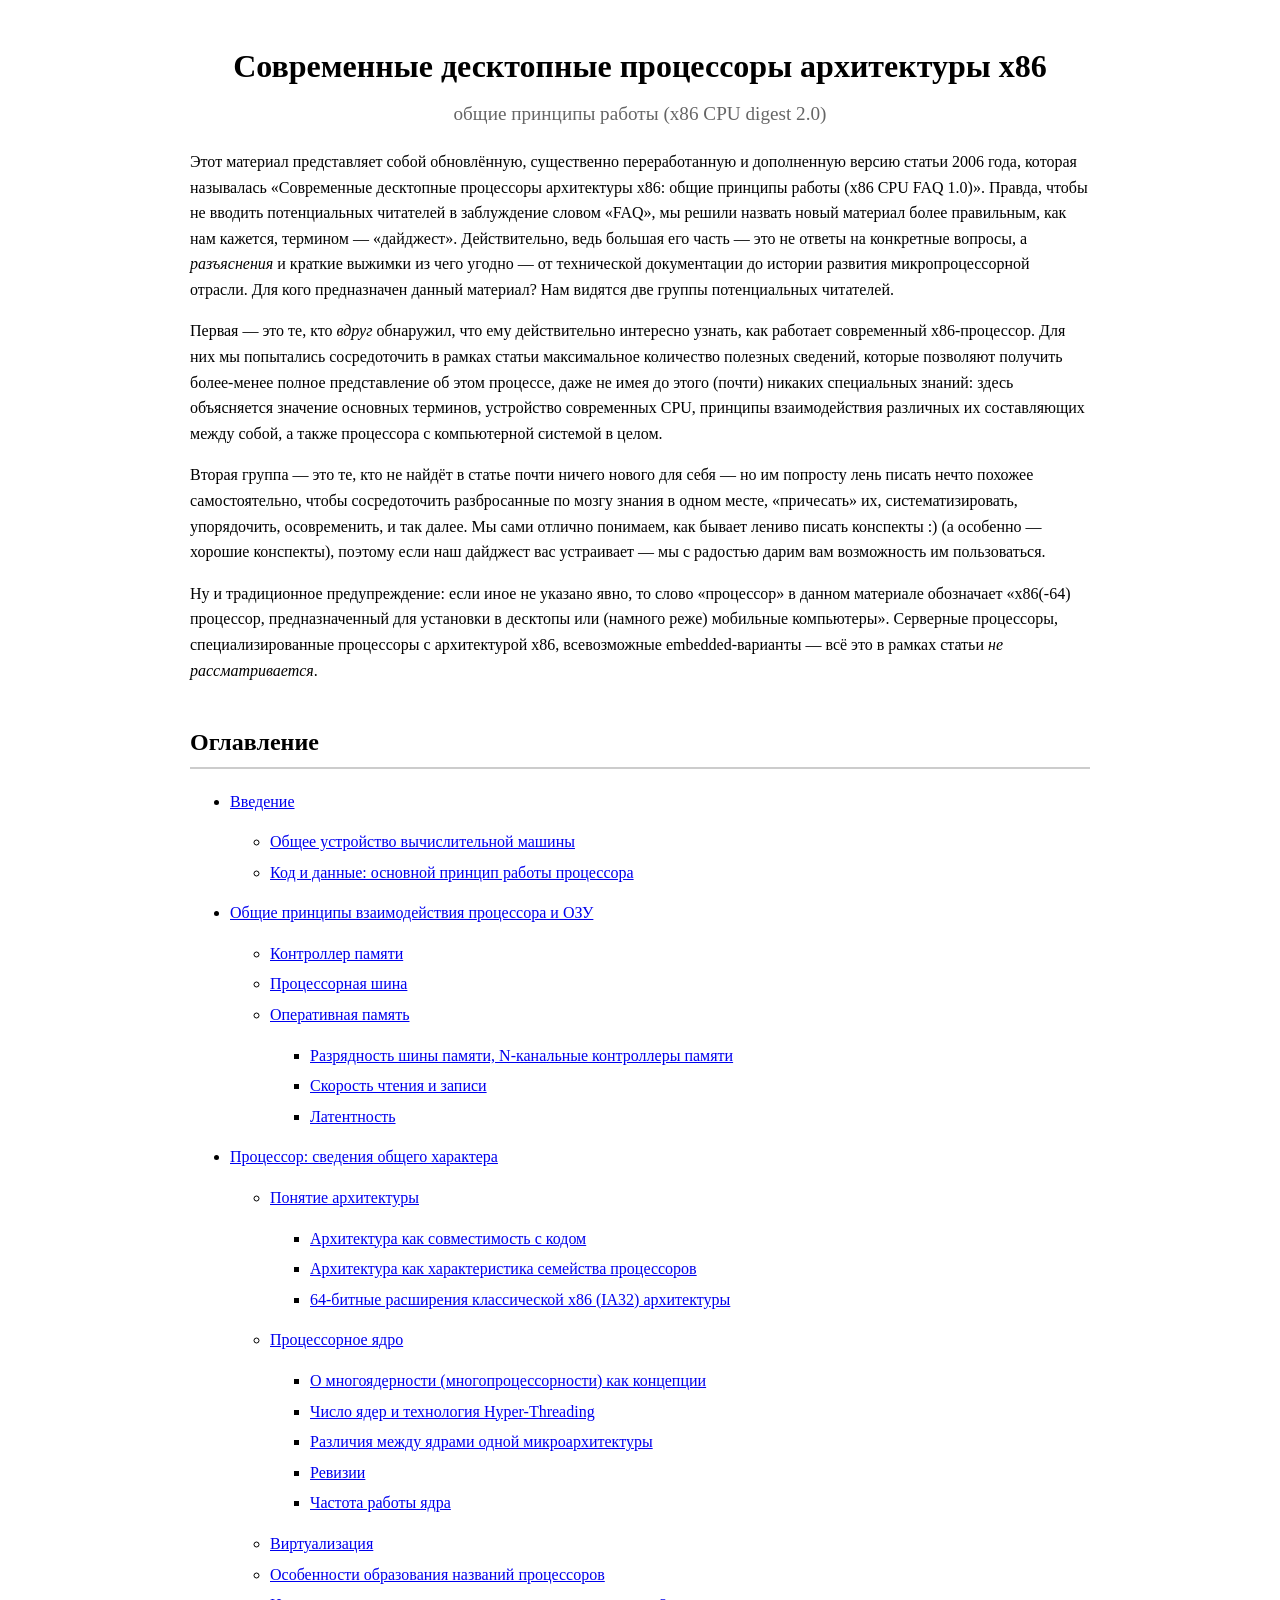
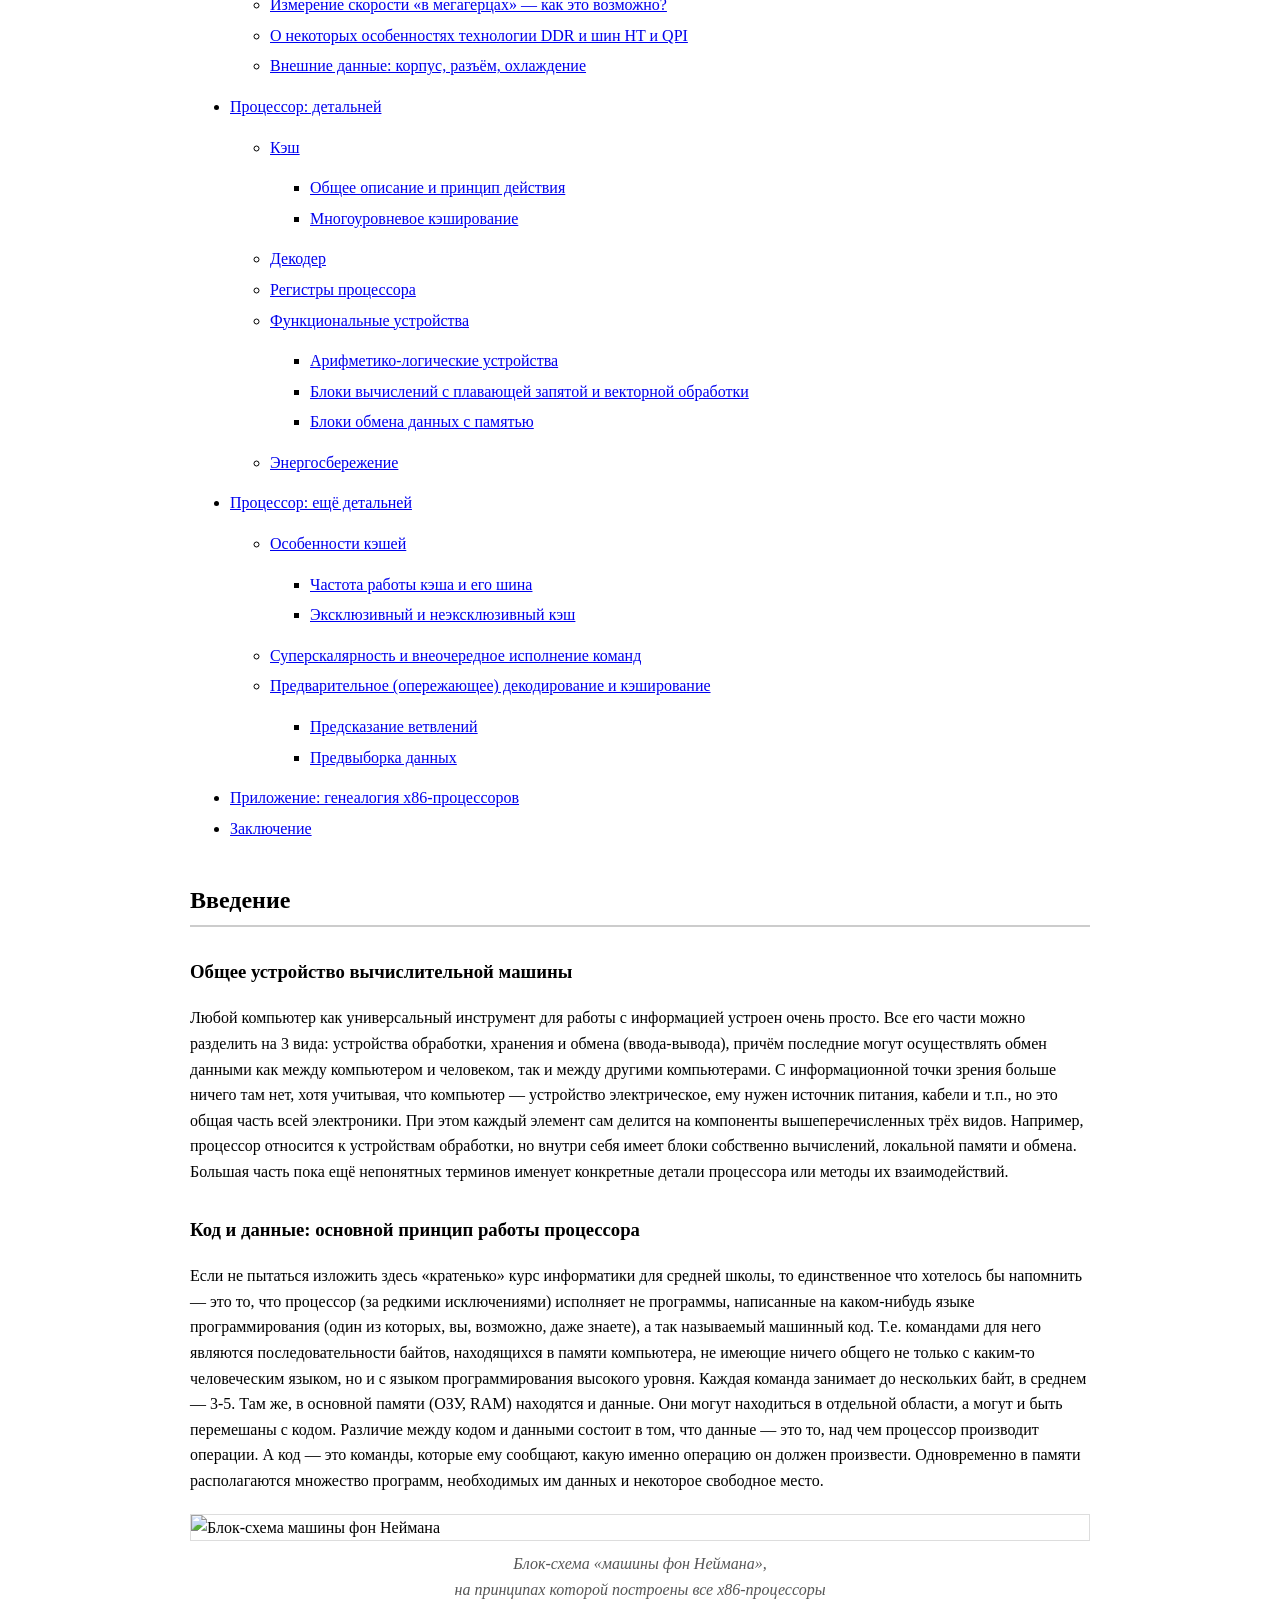
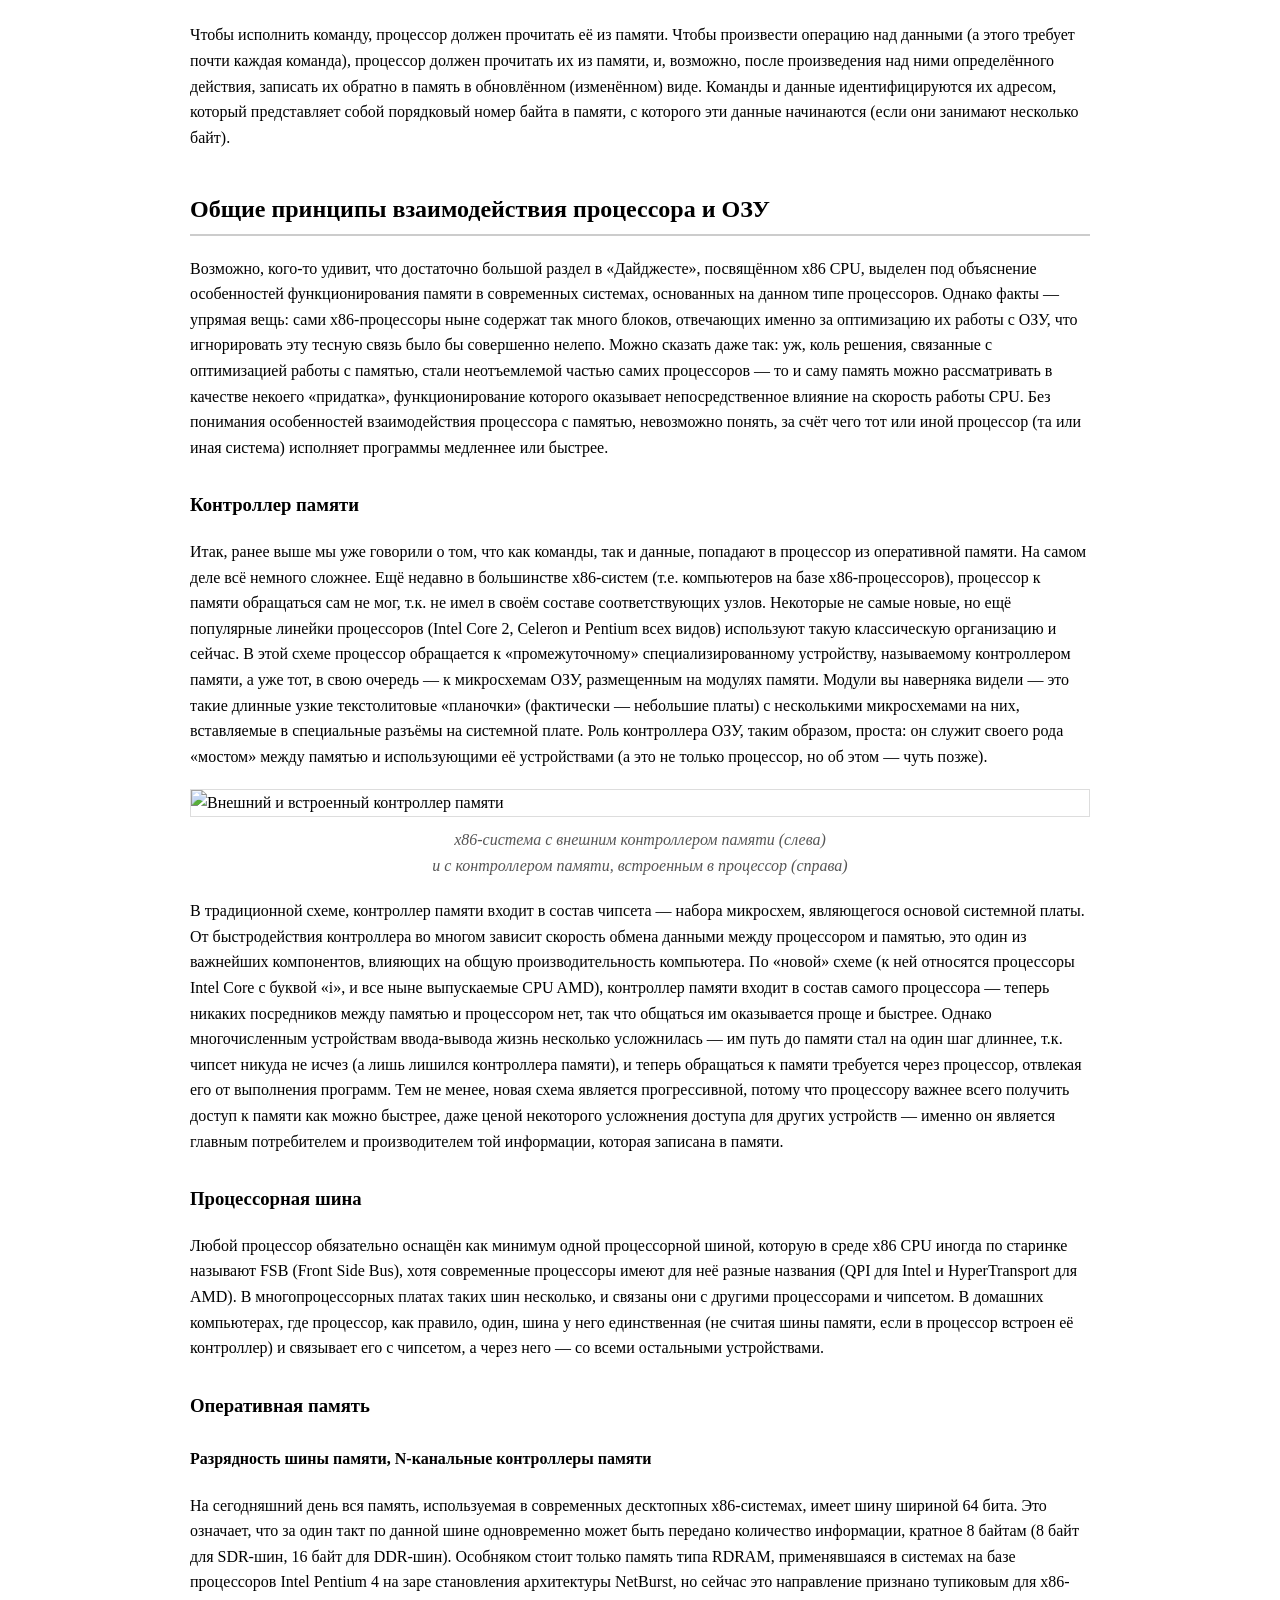
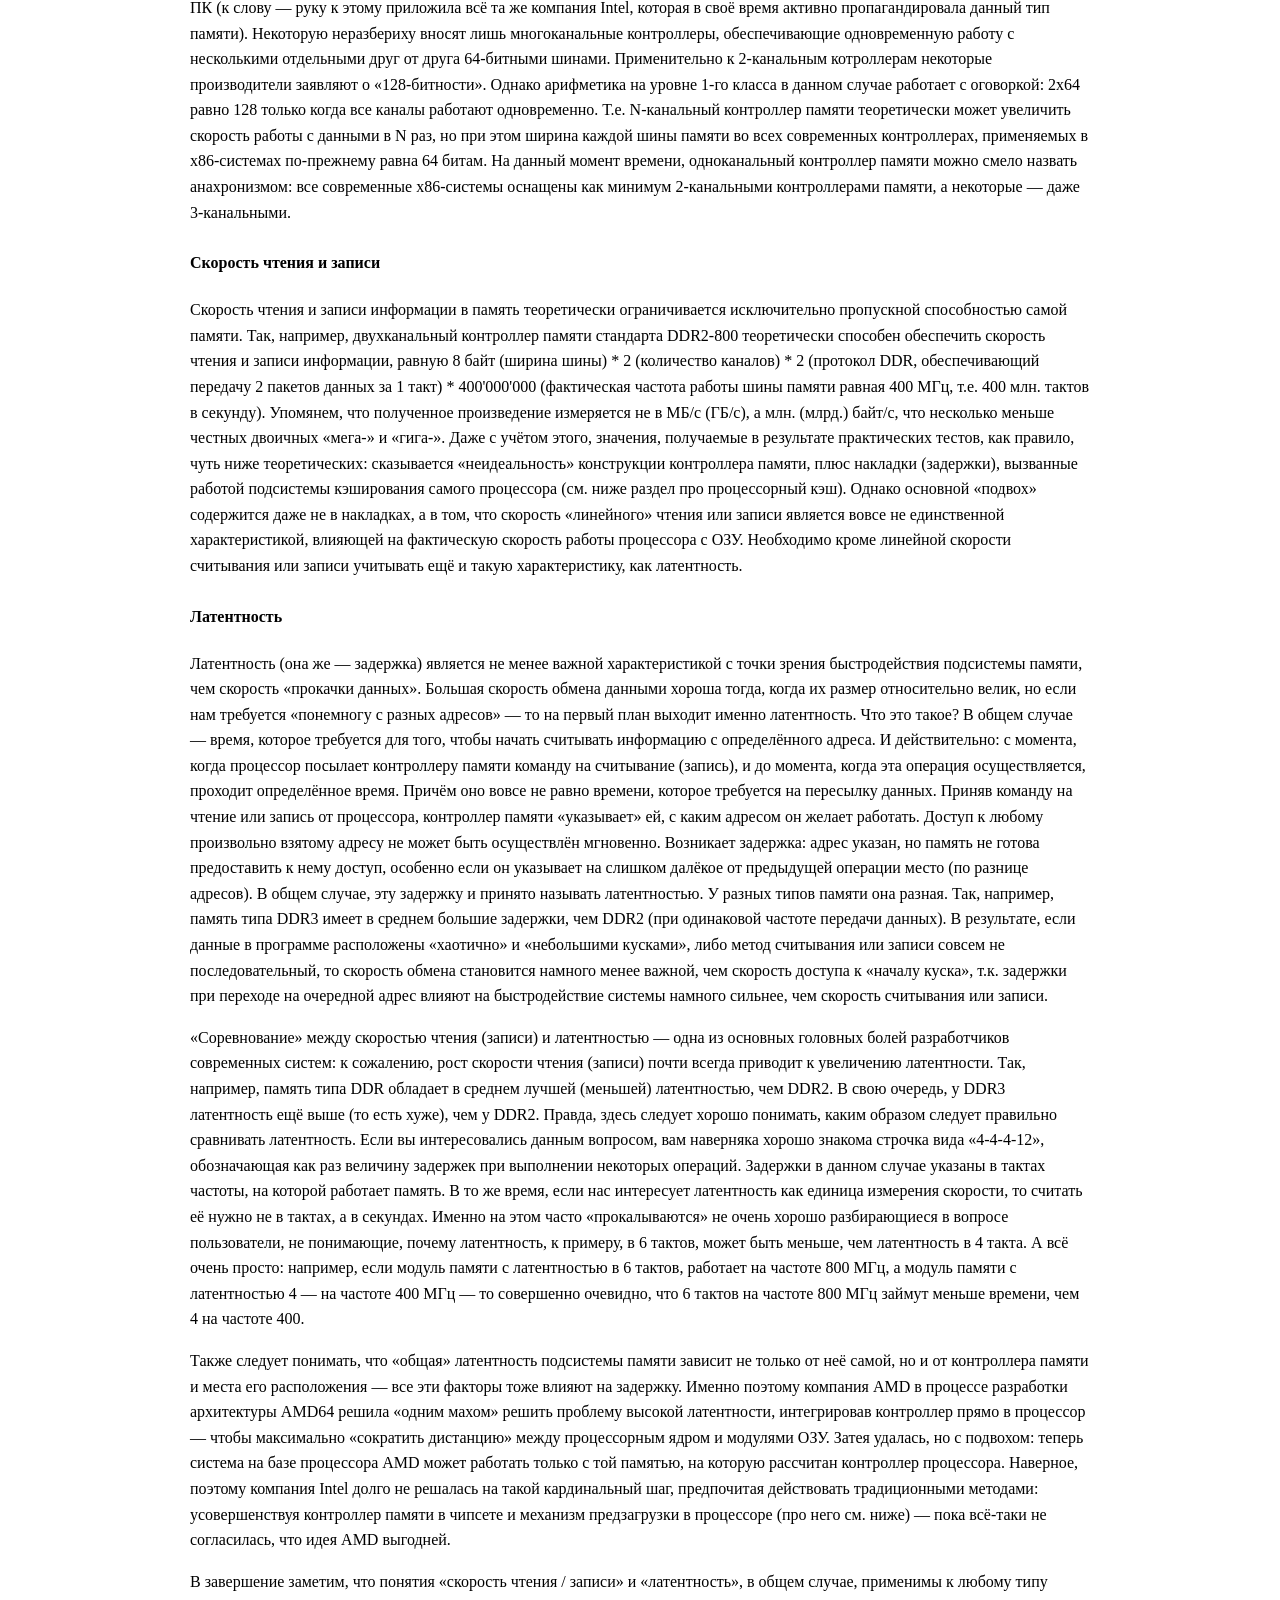
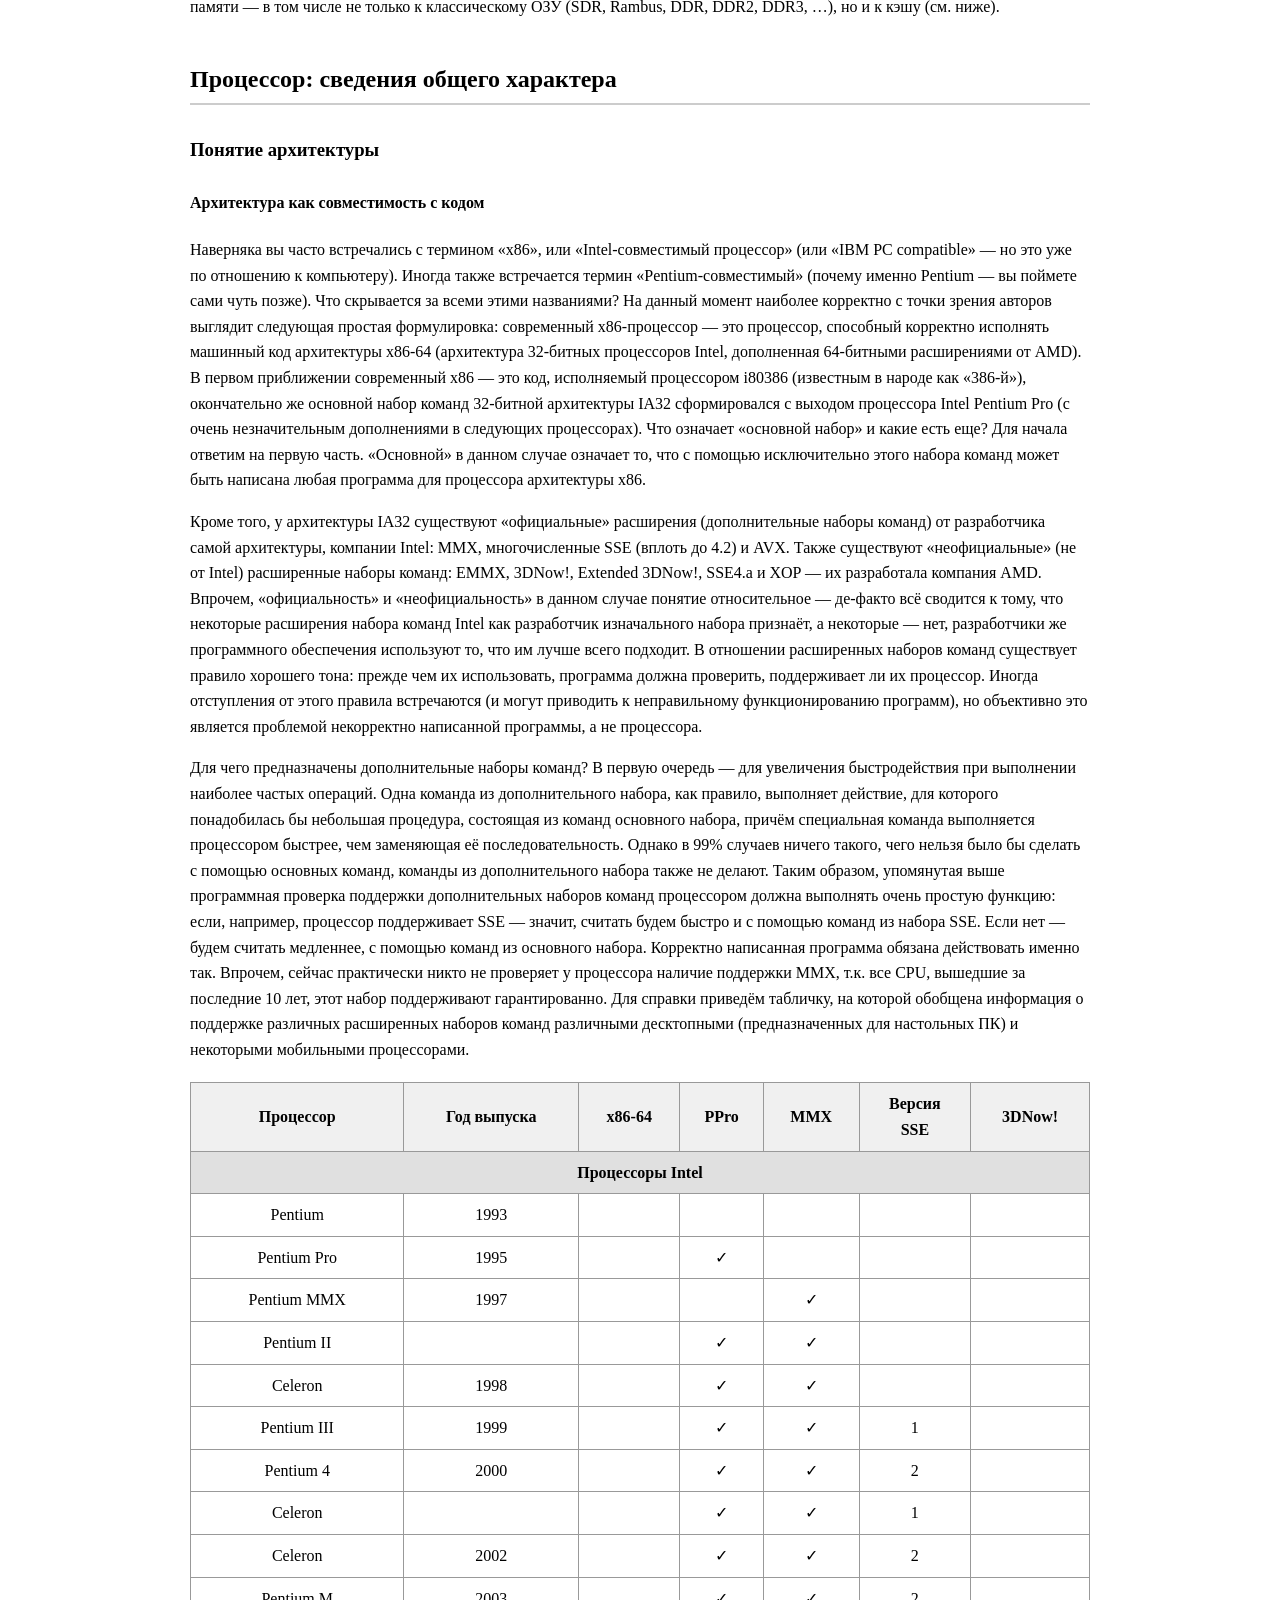
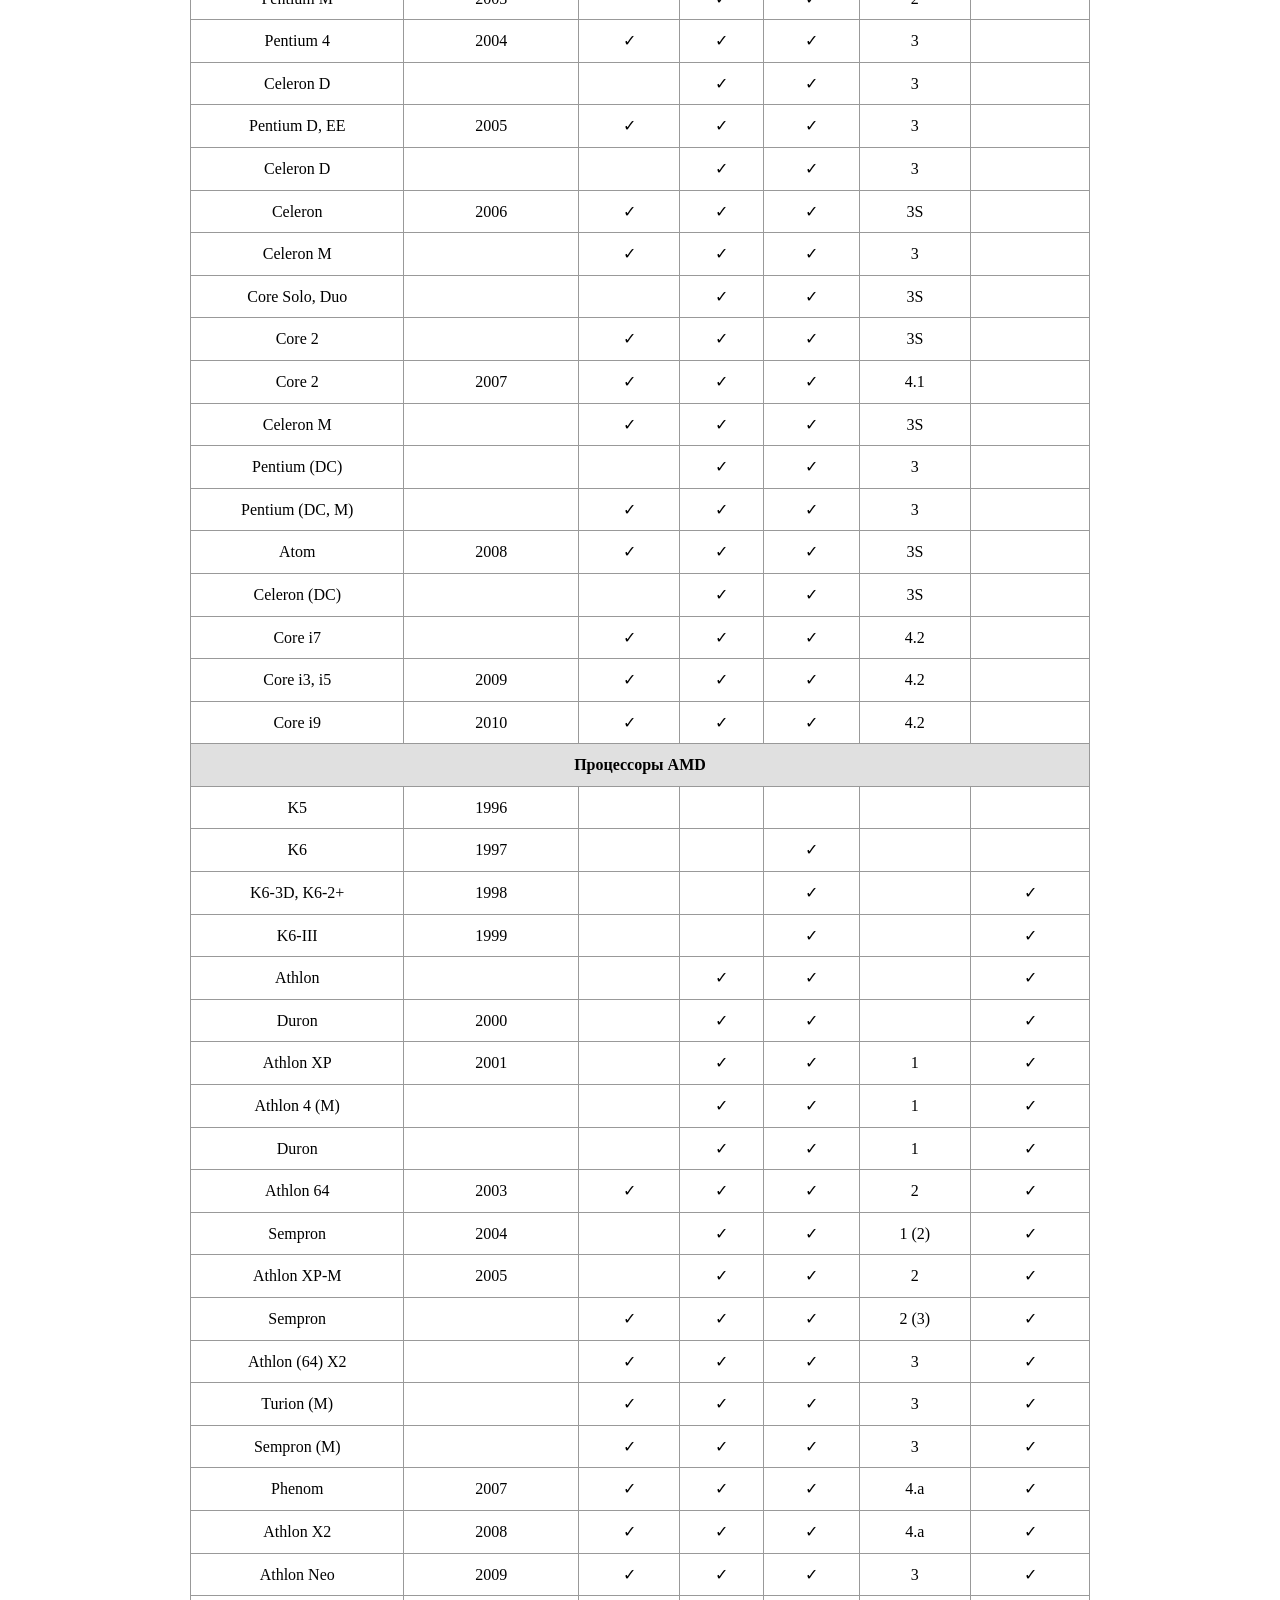
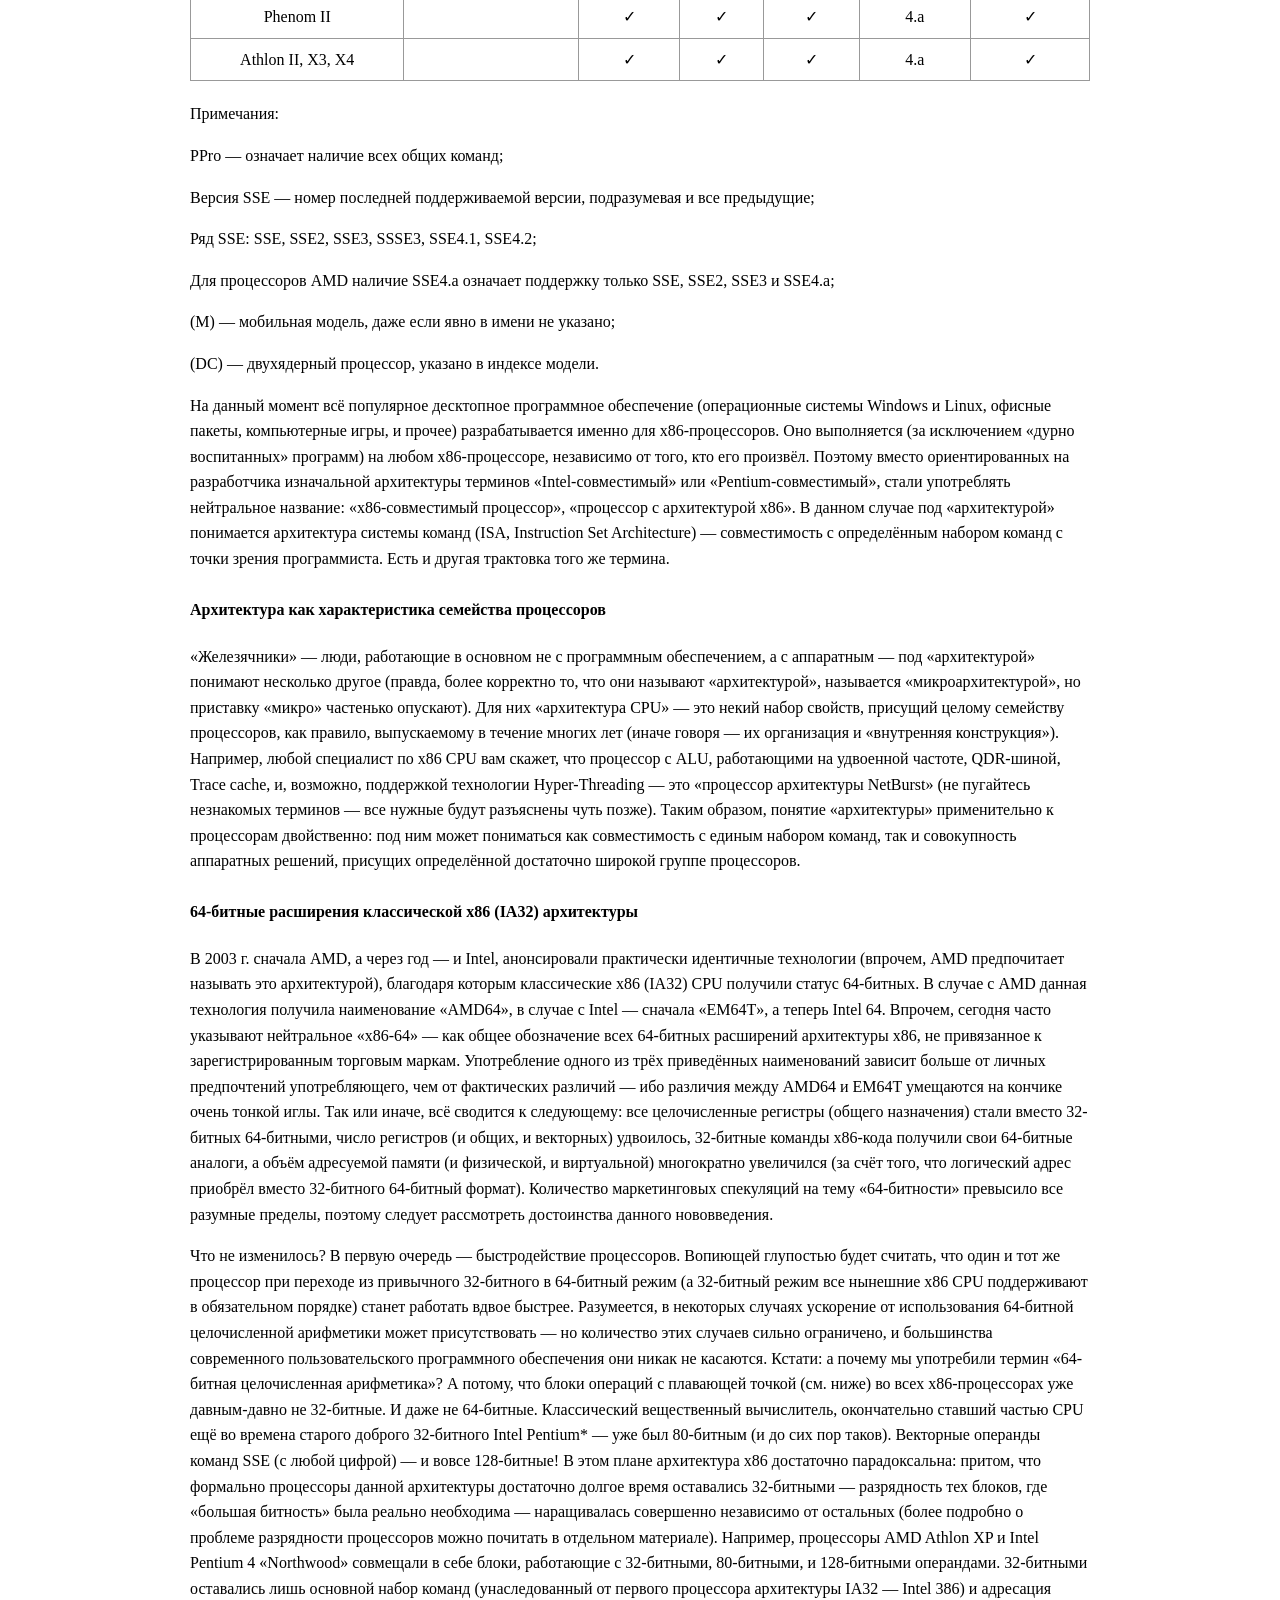
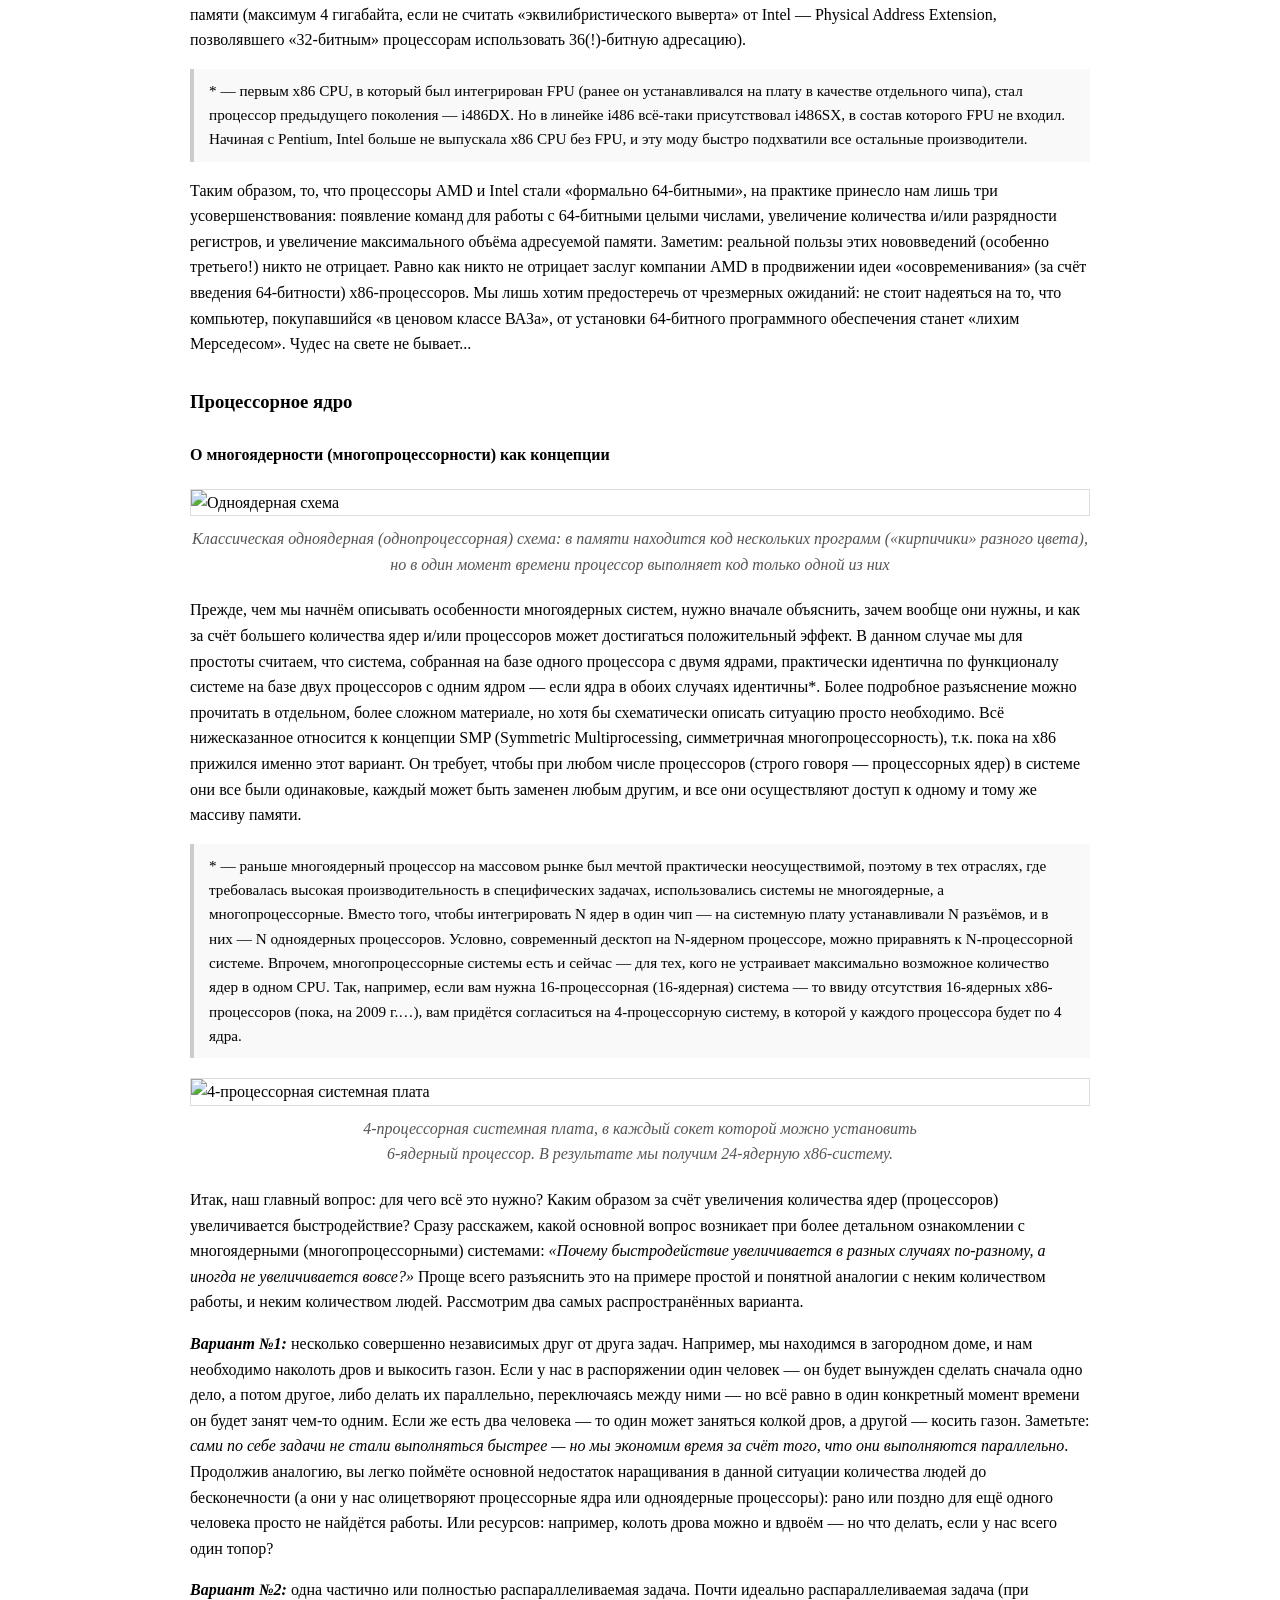
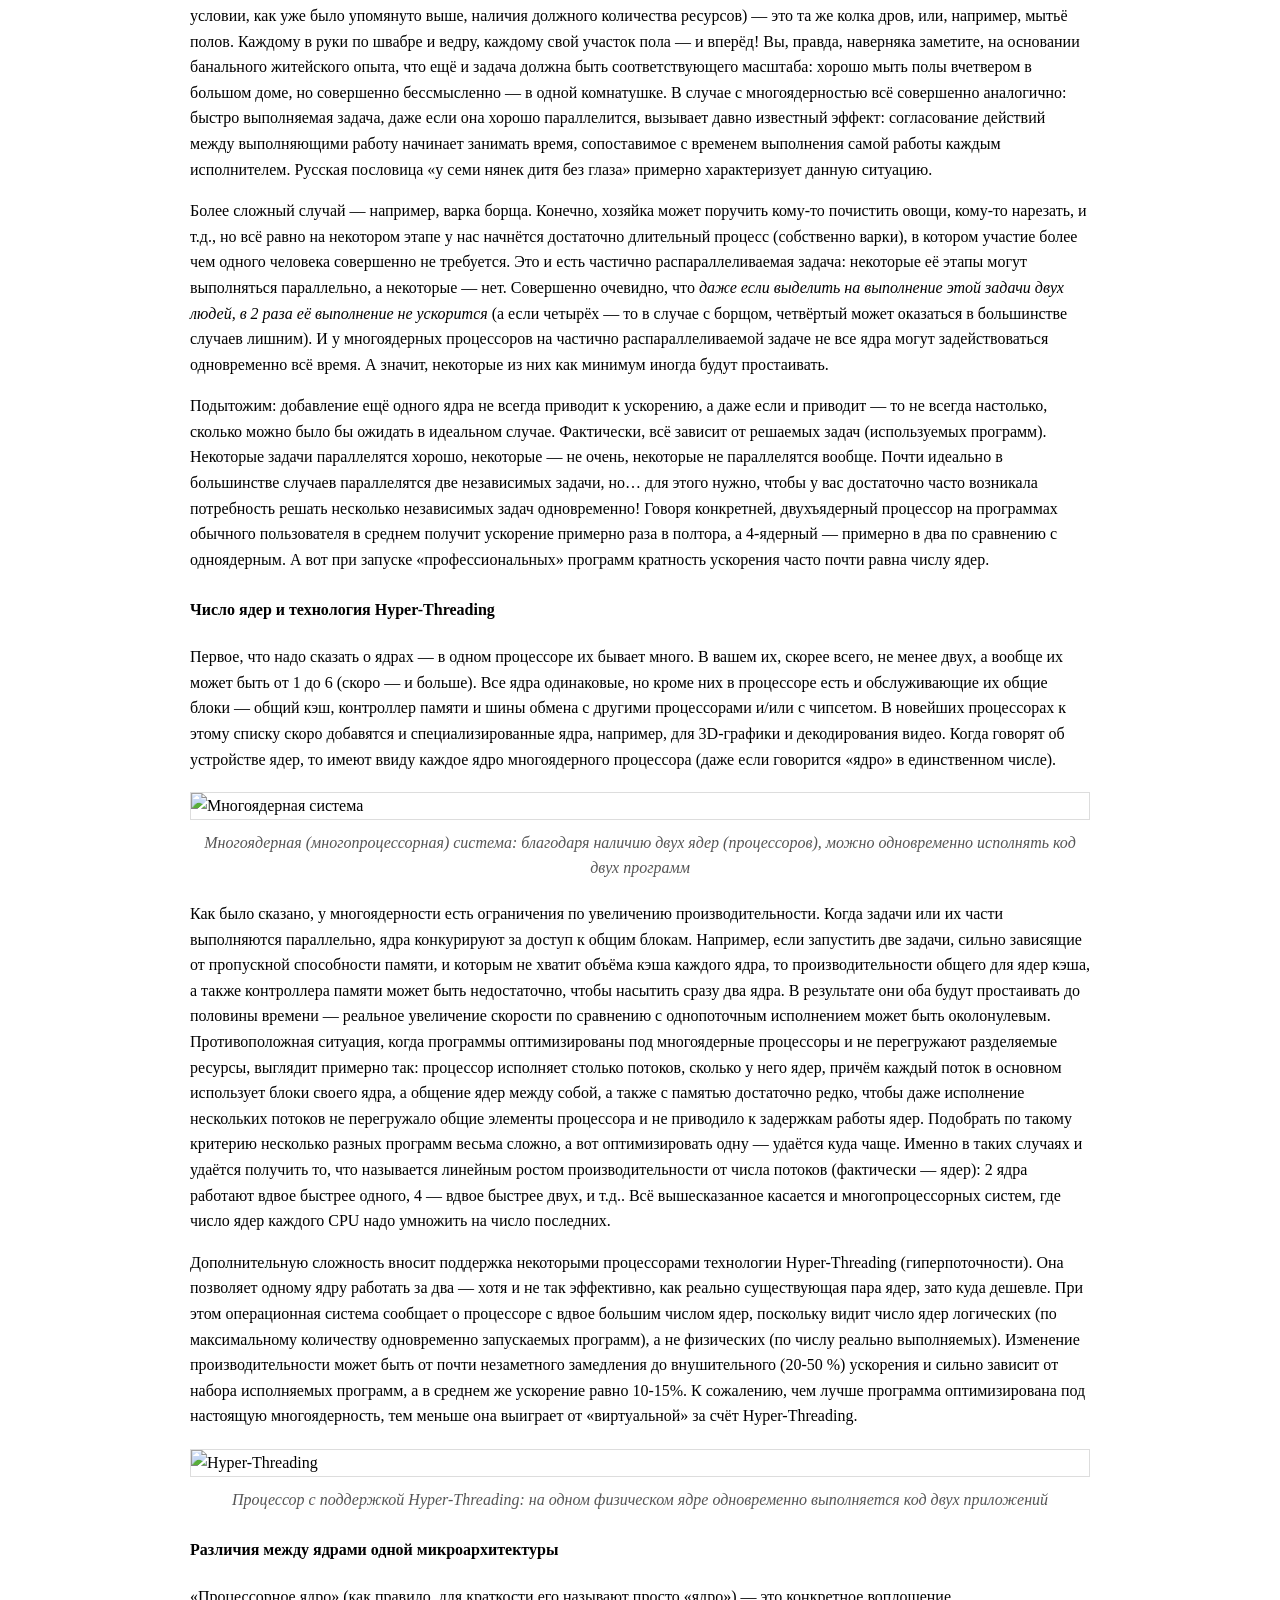
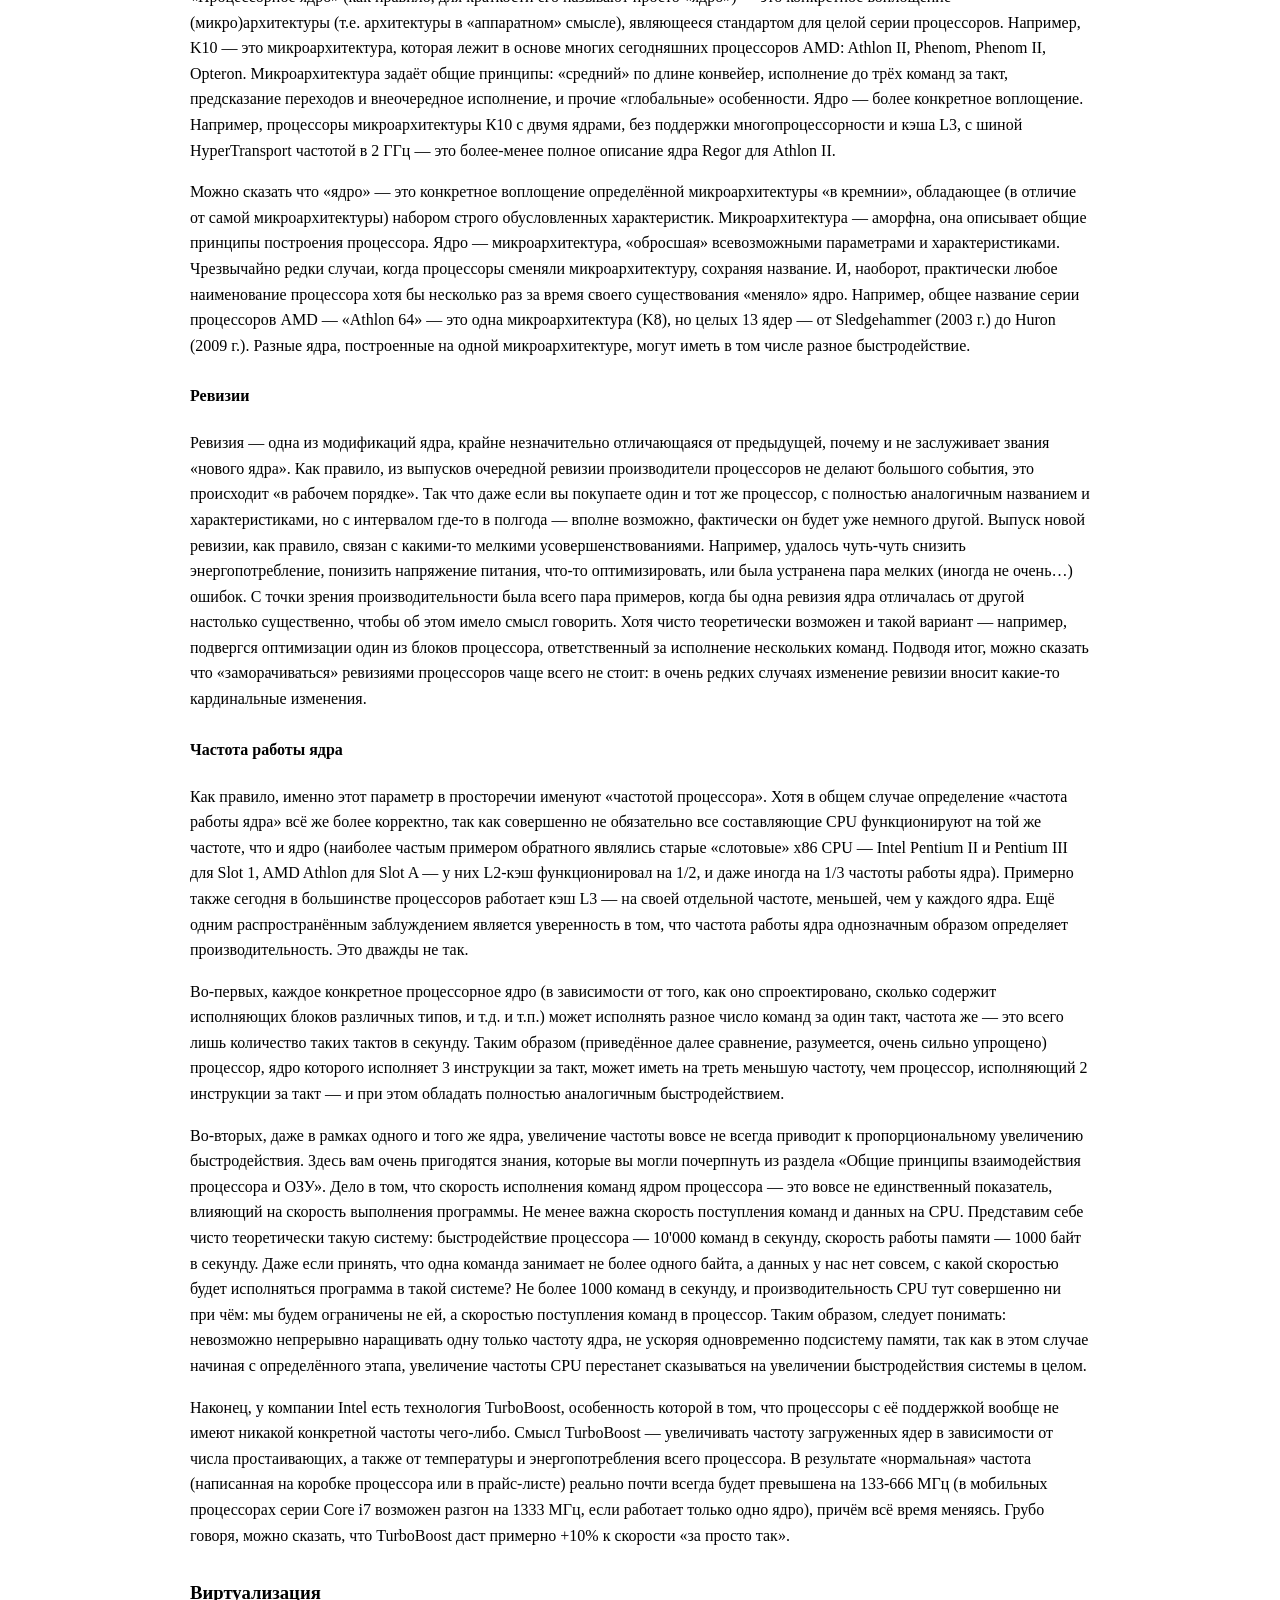
==== commit 4fae35ec: "Воссоздание статьи ixbt.com CPU digest 2.0 с полным форматированием: - 11 изображений с подписями ку" ====
--- a/01-cpu/cpu.html
+++ b/01-cpu/cpu.html
@@ -1,360 +1,1119 @@
-﻿<!DOCTYPE html>
-
-<html lang="en" xmlns="http://www.w3.org/1999/xhtml">
+<!DOCTYPE html>
+<html lang="ru">
 <head>
     <meta charset="utf-8" />
-    <title></title>
+    <title>Современные десктопные процессоры архитектуры x86</title>
+    <style>
+        body {
+            font-family: Georgia, serif;
+            max-width: 900px;
+            margin: 0 auto;
+            padding: 20px;
+            line-height: 1.6;
+        }
+        h1 {
+            text-align: center;
+            font-size: 2em;
+            margin-bottom: 0.2em;
+        }
+        h2 {
+            border-bottom: 2px solid #ccc;
+            padding-bottom: 5px;
+            margin-top: 40px;
+        }
+        h3 {
+            margin-top: 30px;
+        }
+        h4 {
+            margin-top: 25px;
+        }
+        .subtitle {
+            text-align: center;
+            font-size: 1.2em;
+            color: #666;
+            margin-top: 0;
+        }
+        img {
+            display: block;
+            max-width: 100%;
+            margin: 20px auto;
+            border: 1px solid #ddd;
+        }
+        .caption {
+            font-style: italic;
+            text-align: center;
+            color: #555;
+            margin-top: -10px;
+            margin-bottom: 20px;
+        }
+        blockquote {
+            background-color: #f9f9f9;
+            border-left: 4px solid #ccc;
+            padding: 10px 15px;
+            margin: 15px 0;
+            font-size: 0.95em;
+        }
+        table {
+            border-collapse: collapse;
+            width: 100%;
+            margin: 20px 0;
+        }
+        th, td {
+            border: 1px solid #999;
+            padding: 8px;
+            text-align: center;
+        }
+        th {
+            background-color: #f0f0f0;
+            font-weight: bold;
+        }
+        .table-section-header {
+            background-color: #e0e0e0;
+            font-weight: bold;
+            text-align: left;
+        }
+        ul, ol {
+            margin: 15px 0;
+        }
+        li {
+            margin: 5px 0;
+        }
+        em {
+            font-style: italic;
+        }
+        strong {
+            font-weight: bold;
+        }
+        hr {
+            border: none;
+            border-top: 1px solid #ddd;
+            margin: 30px 0;
+        }
+    </style>
 </head>
 <body>
-	<h1>Современные десктопные процессоры архитектуры x86</h1>
-	<h2>общие принципы работы (x86 CPU digest 2.0)</h2>
-	<p>
-		Этот материал представляет собой обновлённую, существенно переработанную и дополненную версию статьи 2006 года, которая называлась «Современные десктопные процессоры архитектуры x86: общие принципы работы (x86 CPU FAQ 1.0)». Правда, чтобы не вводить потенциальных читателей в заблуждение словом «FAQ», мы решили назвать новый материал более правильным, как нам кажется, термином — «дайджест». Действительно, ведь большая его часть — это не ответы на конкретные вопросы, а разъяснения и краткие выжимки из чего угодно — от технической документации до истории развития микропроцессорной отрасли. Для кого предназначен данный материал? Нам видятся две группы потенциальных читателей.
-	</p>
-	<p>
-		Первая — это те, кто вдруг обнаружил, что ему действительно интересно узнать, как работает современный x86-процессор. Для них мы попытались сосредоточить в рамках статьи максимальное количество полезных сведений, которые позволяют получить более-менее полное представление об этом процессе, даже не имея до этого (почти) никаких специальных знаний: здесь объясняется значение основных терминов, устройство современных CPU, принципы взаимодействия различных их составляющих между собой, а также процессора с компьютерной системой в целом.
-	</p>
-	<p>
-		Вторая группа — это те, кто не найдёт в статье почти ничего нового для себя — но им попросту лень писать нечто похожее самостоятельно, чтобы сосредоточить разбросанные по мозгу знания в одном месте, «причесать» их, систематизировать, упорядочить, осовременить, и так далее. Мы сами отлично понимаем, как бывает лениво писать конспекты :) (а особенно — хорошие конспекты), поэтому если наш дайджест вас устраивает — мы с радостью дарим вам возможность им пользоваться.
-	</p>
-	<p>
-		Ну и традиционное предупреждение: если иное не указано явно, то слово «процессор» в данном материале обозначает «x86(-64) процессор, предназначенный для установки в десктопы или (намного реже) мобильные компьютеры». Серверные процессоры, специализированные процессоры с архитектурой x86, всевозможные embedded-варианты — всё это в рамках статьи не рассматривается.
-	</p>
-	<h2>Оглавление</h2>
-
-	<h2>Введение</h2>
-	<h3>Общее устройство вычислительной машины</h3>
-	<p>
-		Любой компьютер как универсальный инструмент для работы с информацией устроен очень просто. Все его части можно разделить на 3 вида: устройства обработки, хранения и обмена (ввода-вывода), причём последние могут осуществлять обмен данными как между компьютером и человеком, так и между другими компьютерами. С информационной точки зрения больше ничего там нет, хотя учитывая, что компьютер — устройство электрическое, ему нужен источник питания, кабели и т.п., но это общая часть всей электроники. При этом каждый элемент сам делится на компоненты вышеперечисленных трёх видов. Например, процессор относится к устройствам обработки, но внутри себя имеет блоки собственно вычислений, локальной памяти и обмена. Большая часть пока ещё непонятных терминов именует конкретные детали процессора или методы их взаимодействий.
-	</p>
-	<h3>Код и данные: основной принцип работы процессора</h3>
-	<p>
-		Если не пытаться изложить здесь «кратенько» курс информатики для средней школы, то единственное что хотелось бы напомнить — это то, что процессор (за редкими исключениями) исполняет не программы, написанные на каком-нибудь языке программирования (один из которых, вы, возможно, даже знаете), а так называемый машинный код. Т.е. командами для него являются последовательности байтов, находящихся в памяти компьютера, не имеющие ничего общего не только с каким-то человеческим языком, но и с языком программирования высокого уровня. Каждая команда занимает до нескольких байт, в среднем — 3-5. Там же, в основной памяти (ОЗУ, RAM) находятся и данные. Они могут находиться в отдельной области, а могут и быть перемешаны с кодом. Различие между кодом и данными состоит в том, что данные — это то, над чем процессор производит операции. А код — это команды, которые ему сообщают, какую именно операцию он должен произвести. Одновременно в памяти располагаются множество программ, необходимых им данных и некоторое свободное место.
-	</p>
-	-------------------------------------------------------------------------------------------------
-	<p>
-		Чтобы исполнить команду, процессор должен прочитать её из памяти. Чтобы произвести операцию над данными (а этого требует почти каждая команда), процессор должен прочитать их из памяти, и, возможно, после произведения над ними определённого действия, записать их обратно в память в обновлённом (изменённом) виде. Команды и данные идентифицируются их адресом, который представляет собой порядковый номер байта в памяти, с которого эти данные начинаются (если они занимают несколько байт).
-	</p>
-	<h2>Общие принципы взаимодействия процессора и ОЗУ</h2>
-	<p>	Возможно, кого-то удивит, что достаточно большой раздел в «Дайджесте», посвящённом x86 CPU, выделен под объяснение особенностей функционирования памяти в современных системах, основанных на данном типе процессоров. Однако факты — упрямая вещь: сами x86-процессоры ныне содержат так много блоков, отвечающих именно за оптимизацию их работы с ОЗУ, что игнорировать эту тесную связь было бы совершенно нелепо. Можно сказать даже так: уж, коль решения, связанные с оптимизацией работы с памятью, стали неотъемлемой частью самих процессоров — то и саму память можно рассматривать в качестве некоего «придатка», функционирование которого оказывает непосредственное влияние на скорость работы CPU. Без понимания особенностей взаимодействия процессора с памятью, невозможно понять, за счёт чего тот или иной процессор (та или иная система) исполняет программы медленнее или быстрее.</p>
-
-	<h1>Контроллер памяти</h1>
-	<p>Итак, ранее выше мы уже говорили о том, что как команды, так и данные, попадают в процессор из оперативной памяти. На самом деле всё немного сложнее. Ещё недавно в большинстве x86-систем (т.е. компьютеров на базе x86-процессоров), процессор к памяти обращаться сам не мог, т.к. не имел в своём составе соответствующих узлов. Некоторые не самые новые, но ещё популярные линейки процессоров (Intel Core 2, Celeron и Pentium всех видов) используют такую классическую организацию и сейчас. В этой схеме процессор обращается к «промежуточному» специализированному устройству, называемому контроллером памяти, а уже тот, в свою очередь — к микросхемам ОЗУ, размещенным на модулях памяти. Модули вы наверняка видели — это такие длинные узкие текстолитовые «планочки» (фактически — небольшие платы) с несколькими микросхемами на них, вставляемые в специальные разъёмы на системной плате. Роль контроллера ОЗУ, таким образом, проста: он служит своего рода «мостом» между памятью и использующими её устройствами (а это не только процессор, но об этом — чуть позже).</p>
-	----------------------------------------------------------------------------------------------
-	<p>	В традиционной схеме, контроллер памяти входит в состав чипсета — набора микросхем, являющегося основой системной платы. От быстродействия контроллера во многом зависит скорость обмена данными между процессором и памятью, это один из важнейших компонентов, влияющих на общую производительность компьютера. По «новой» схеме (к ней относятся процессоры Intel Core с буквой «i», и все ныне выпускаемые CPU AMD), контроллер памяти входит в состав самого процессора — теперь никаких посредников между памятью и процессором нет, так что общаться им оказывается проще и быстрее. Однако многочисленным устройствам ввода-вывода жизнь несколько усложнилась — им путь до памяти стал на один шаг длиннее, т.к. чипсет никуда не исчез (а лишь лишился контроллера памяти), и теперь обращаться к памяти требуется через процессор, отвлекая его от выполнения программ. Тем не менее, новая схема является прогрессивной, потому что процессору важнее всего получить доступ к памяти как можно быстрее, даже ценой некоторого усложнения доступа для других устройств — именно он является главным потребителем и производителем той информации, которая записана в памяти.</p>
-	<h2>Процессорная шина</h2>
-	<h3>Любой процессор обязательно оснащён как минимум одной процессорной шиной, которую в среде x86 CPU иногда по старинке называют FSB (Front Side Bus), хотя современные процессоры имеют для неё разные названия (QPI для Intel и HyperTransport для AMD). В многопроцессорных платах таких шин несколько, и связаны они с другими процессорами и чипсетом. В домашних компьютерах, где процессор, как правило, один, шина у него единственная (не считая шины памяти, если в процессор встроен её контроллер) и связывает его с чипсетом, а через него — со всеми остальными устройствами.</h3>
-
-	<h3>Оперативная память</h3>
-	<h3>Разрядность шины памяти, N-канальные контроллеры памяти</h3>
-	<p>
-		На сегодняшний день вся память, используемая в современных десктопных x86-системах, имеет шину шириной 64 бита. Это означает, что за один такт по данной шине одновременно может быть передано количество информации, кратное 8 байтам (8 байт для SDR-шин, 16 байт для DDR-шин). Особняком стоит только память типа RDRAM, применявшаяся в системах на базе процессоров Intel Pentium 4 на заре становления архитектуры NetBurst, но сейчас это направление признано тупиковым для x86-ПК (к слову — руку к этому приложила всё та же компания Intel, которая в своё время активно пропагандировала данный тип памяти). Некоторую неразбериху вносят лишь многоканальные контроллеры, обеспечивающие одновременную работу с несколькими отдельными друг от друга 64-битными шинами. Применительно к 2-канальным котроллерам некоторые производители заявляют о «128-битности». Однако арифметика на уровне 1-го класса в данном случае работает с оговоркой: 2x64 равно 128 только когда все каналы работают одновременно. Т.е. N-канальный контроллер памяти теоретически может увеличить скорость работы с данными в N раз, но при этом ширина каждой шины памяти во всех современных контроллерах, применяемых в x86-системах по-прежнему равна 64 битам. На данный момент времени, одноканальный контроллер памяти можно смело назвать анахронизмом: все современные x86-системы оснащены как минимум 2-канальными контроллерами памяти, а некоторые — даже 3-канальными.
-	</p>
-	<h3>	Скорость чтения и записи</h3>
-	<p>
-		Скорость чтения и записи информации в память теоретически ограничивается исключительно пропускной способностью самой памяти. Так, например, двухканальный контроллер памяти стандарта DDR2-800 теоретически способен обеспечить скорость чтения и записи информации, равную 8 байт (ширина шины) * 2 (количество каналов) * 2 (протокол DDR, обеспечивающий передачу 2 пакетов данных за 1 такт) * 400'000'000 (фактическая частота работы шины памяти равная 400 МГц, т.е. 400 млн. тактов в секунду). Упомянем, что полученное произведение измеряется не в МБ/с (ГБ/с), а млн. (млрд.) байт/с, что несколько меньше честных двоичных «мега-» и «гига-». Даже с учётом этого, значения, получаемые в результате практических тестов, как правило, чуть ниже теоретических: сказывается «неидеальность» конструкции контроллера памяти, плюс накладки (задержки), вызванные работой подсистемы кэширования самого процессора (см. ниже раздел про процессорный кэш). Однако основной «подвох» содержится даже не в накладках, а в том, что скорость «линейного» чтения или записи является вовсе не единственной характеристикой, влияющей на фактическую скорость работы процессора с ОЗУ. Необходимо кроме линейной скорости считывания или записи учитывать ещё и такую характеристику, как латентность.
-	</p>
-	<h3>Латентность</h3>
-	<p>
-		Латентность (она же — задержка) является не менее важной характеристикой с точки зрения быстродействия подсистемы памяти, чем скорость «прокачки данных». Большая скорость обмена данными хороша тогда, когда их размер относительно велик, но если нам требуется «понемногу с разных адресов» — то на первый план выходит именно латентность. Что это такое? В общем случае — время, которое требуется для того, чтобы начать считывать информацию с определённого адреса. И действительно: с момента, когда процессор посылает контроллеру памяти команду на считывание (запись), и до момента, когда эта операция осуществляется, проходит определённое время. Причём оно вовсе не равно времени, которое требуется на пересылку данных. Приняв команду на чтение или запись от процессора, контроллер памяти «указывает» ей, с каким адресом он желает работать. Доступ к любому произвольно взятому адресу не может быть осуществлён мгновенно. Возникает задержка: адрес указан, но память не готова предоставить к нему доступ, особенно если он указывает на слишком далёкое от предыдущей операции место (по разнице адресов). В общем случае, эту задержку и принято называть латентностью. У разных типов памяти она разная. Так, например, память типа DDR3 имеет в среднем большие задержки, чем DDR2 (при одинаковой частоте передачи данных). В результате, если данные в программе расположены «хаотично» и «небольшими кусками», либо метод считывания или записи совсем не последовательный, то скорость обмена становится намного менее важной, чем скорость доступа к «началу куска», т.к. задержки при переходе на очередной адрес влияют на быстродействие системы намного сильнее, чем скорость считывания или записи.
-	</p>
-	<p>
-		«Соревнование» между скоростью чтения (записи) и латентностью — одна из основных головных болей разработчиков современных систем: к сожалению, рост скорости чтения (записи) почти всегда приводит к увеличению латентности. Так, например, память типа DDR обладает в среднем лучшей (меньшей) латентностью, чем DDR2. В свою очередь, у DDR3 латентность ещё выше (то есть хуже), чем у DDR2. Правда, здесь следует хорошо понимать, каким образом следует правильно сравнивать латентность. Если вы интересовались данным вопросом, вам наверняка хорошо знакома строчка вида «4-4-4-12», обозначающая как раз величину задержек при выполнении некоторых операций. Задержки в данном случае указаны в тактах частоты, на которой работает память. В то же время, если нас интересует латентность как единица измерения скорости, то считать её нужно не в тактах, а в секундах. Именно на этом часто «прокалываются» не очень хорошо разбирающиеся в вопросе пользователи, не понимающие, почему латентность, к примеру, в 6 тактов, может быть меньше, чем латентность в 4 такта. А всё очень просто: например, если модуль памяти с латентностью в 6 тактов, работает на частоте 800 МГц, а модуль памяти с латентностью 4 — на частоте 400 МГц — то совершенно очевидно, что 6 тактов на частоте 800 МГц займут меньше времени, чем 4 на частоте 400.
-	</p>
-	<p>
-		Также следует понимать, что «общая» латентность подсистемы памяти зависит не только от неё самой, но и от контроллера памяти и места его расположения — все эти факторы тоже влияют на задержку. Именно поэтому компания AMD в процессе разработки архитектуры AMD64 решила «одним махом» решить проблему высокой латентности, интегрировав контроллер прямо в процессор — чтобы максимально «сократить дистанцию» между процессорным ядром и модулями ОЗУ. Затея удалась, но с подвохом: теперь система на базе процессора AMD может работать только с той памятью, на которую рассчитан контроллер процессора. Наверное, поэтому компания Intel долго не решалась на такой кардинальный шаг, предпочитая действовать традиционными методами: усовершенствуя контроллер памяти в чипсете и механизм предзагрузки в процессоре (про него см. ниже) — пока всё-таки не согласилась, что идея AMD выгодней.
-	</p>
-	<p>	В завершение заметим, что понятия «скорость чтения / записи» и «латентность», в общем случае, применимы к любому типу памяти — в том числе не только к классическому ОЗУ (SDR, Rambus, DDR, DDR2, DDR3, …), но и к кэшу (см. ниже).</p>
-
-	<h2>Процессор: сведения общего характера</h2>
-	<h3>Понятие архитектуры</h3>
-	<h4>Архитектура как совместимость с кодом</h4>
-	<p>
-		Наверняка вы часто встречались с термином «x86», или «Intel-совместимый процессор» (или «IBM PC compatible» — но это уже по отношению к компьютеру). Иногда также встречается термин «Pentium-совместимый» (почему именно Pentium — вы поймете сами чуть позже). Что скрывается за всеми этими названиями? На данный момент наиболее корректно с точки зрения авторов выглядит следующая простая формулировка: современный x86-процессор — это процессор, способный корректно исполнять машинный код архитектуры x86-64 (архитектура 32-битных процессоров Intel, дополненная 64-битными расширениями от AMD). В первом приближении современный x86 — это код, исполняемый процессором i80386 (известным в народе как «386-й»), окончательно же основной набор команд 32-битной архитектуры IA32 сформировался с выходом процессора Intel Pentium Pro (с очень незначительным дополнениями в следующих процессорах). Что означает «основной набор» и какие есть еще? Для начала ответим на первую часть. «Основной» в данном случае означает то, что с помощью исключительно этого набора команд может быть написана любая программа для процессора архитектуры x86.
-	</p>
-	<p>
-		Кроме того, у архитектуры IA32 существуют «официальные» расширения (дополнительные наборы команд) от разработчика самой архитектуры, компании Intel: MMX, многочисленные SSE (вплоть до 4.2) и AVX. Также существуют «неофициальные» (не от Intel) расширенные наборы команд: EMMX, 3DNow!, Extended 3DNow!, SSE4.a и XOP — их разработала компания AMD. Впрочем, «официальность» и «неофициальность» в данном случае понятие относительное — де-факто всё сводится к тому, что некоторые расширения набора команд Intel как разработчик изначального набора признаёт, а некоторые — нет, разработчики же программного обеспечения используют то, что им лучше всего подходит. В отношении расширенных наборов команд существует правило хорошего тона: прежде чем их использовать, программа должна проверить, поддерживает ли их процессор. Иногда отступления от этого правила встречаются (и могут приводить к неправильному функционированию программ), но объективно это является проблемой некорректно написанной программы, а не процессора.
-	</p>
-	<p>
-		Для чего предназначены дополнительные наборы команд? В первую очередь — для увеличения быстродействия при выполнении наиболее частых операций. Одна команда из дополнительного набора, как правило, выполняет действие, для которого понадобилась бы небольшая процедура, состоящая из команд основного набора, причём специальная команда выполняется процессором быстрее, чем заменяющая её последовательность. Однако в 99% случаев ничего такого, чего нельзя было бы сделать с помощью основных команд, команды из дополнительного набора также не делают. Таким образом, упомянутая выше программная проверка поддержки дополнительных наборов команд процессором должна выполнять очень простую функцию: если, например, процессор поддерживает SSE — значит, считать будем быстро и с помощью команд из набора SSE. Если нет — будем считать медленнее, с помощью команд из основного набора. Корректно написанная программа обязана действовать именно так. Впрочем, сейчас практически никто не проверяет у процессора наличие поддержки MMX, т.к. все CPU, вышедшие за последние 10 лет, этот набор поддерживают гарантированно. Для справки приведём табличку, на которой обобщена информация о поддержке различных расширенных наборов команд различными десктопными (предназначенными для настольных ПК) и некоторыми мобильными процессорами.
-	</p>
-	---------------------------------------------------------------------------------------------------
-	<p>
-		Примечания:
-		PPro — означает наличие всех общих команд;
-		Версия SSE — номер последней поддерживаемой версии, подразумевая и все предыдущие;
-		Ряд SSE: SSE, SSE2, SSE3, SSSE3, SSE4.1, SSE4.2;
-		Для процессоров AMD наличие SSE4.a означает поддержку только SSE, SSE2, SSE3 и SSE4.a;
-		(M) — мобильная модель, даже если явно в имени не указано;
-		(DC) — двухядерный процессор, указано в индексе модели.
-	</p>
-
-	<p>На данный момент всё популярное десктопное программное обеспечение (операционные системы Windows и Linux, офисные пакеты, компьютерные игры, и прочее) разрабатывается именно для x86-процессоров. Оно выполняется (за исключением «дурно воспитанных» программ) на любом x86-процессоре, независимо от того, кто его произвёл. Поэтому вместо ориентированных на разработчика изначальной архитектуры терминов «Intel-совместимый» или «Pentium-совместимый», стали употреблять нейтральное название: «x86-совместимый процессор», «процессор с архитектурой x86». В данном случае под «архитектурой» понимается архитектура системы команд (ISA, Instruction Set Architecture) — совместимость с определённым набором команд с точки зрения программиста. Есть и другая трактовка того же термина.</p>
-
-	<h4>Архитектура как характеристика семейства процессоров</h4>
-	<p>
-		«Железячники» — люди, работающие в основном не с программным обеспечением, а с аппаратным — под «архитектурой» понимают несколько другое (правда, более корректно то, что они называют «архитектурой», называется «микроархитектурой», но приставку «микро» частенько опускают). Для них «архитектура CPU» — это некий набор свойств, присущий целому семейству процессоров, как правило, выпускаемому в течение многих лет (иначе говоря — их организация и «внутренняя конструкция»). Например, любой специалист по x86 CPU вам скажет, что процессор с ALU, работающими на удвоенной частоте, QDR-шиной, Trace cache, и, возможно, поддержкой технологии Hyper-Threading — это «процессор архитектуры NetBurst» (не пугайтесь незнакомых терминов — все нужные будут разъяснены чуть позже). Таким образом, понятие «архитектуры» применительно к процессорам двойственно: под ним может пониматься как совместимость с единым набором команд, так и совокупность аппаратных решений, присущих определённой достаточно широкой группе процессоров.
-	</p>
-	<h4>64-битные расширения классической x86 (IA32) архитектуры</h4>
-	<p>
-		В 2003 г. сначала AMD, а через год — и Intel, анонсировали практически идентичные технологии (впрочем, AMD предпочитает называть это архитектурой), благодаря которым классические x86 (IA32) CPU получили статус 64-битных. В случае с AMD данная технология получила наименование «AMD64», в случае с Intel — сначала «EM64T», а теперь Intel 64. Впрочем, сегодня часто указывают нейтральное «x86-64» — как общее обозначение всех 64-битных расширений архитектуры x86, не привязанное к зарегистрированным торговым маркам. Употребление одного из трёх приведённых наименований зависит больше от личных предпочтений употребляющего, чем от фактических различий — ибо различия между AMD64 и EM64T умещаются на кончике очень тонкой иглы. Так или иначе, всё сводится к следующему: все целочисленные регистры (общего назначения) стали вместо 32-битных 64-битными, число регистров (и общих, и векторных) удвоилось, 32-битные команды x86-кода получили свои 64-битные аналоги, а объём адресуемой памяти (и физической, и виртуальной) многократно увеличился (за счёт того, что логический адрес приобрёл вместо 32-битного 64-битный формат). Количество маркетинговых спекуляций на тему «64-битности» превысило все разумные пределы, поэтому следует рассмотреть достоинства данного нововведения.
-	</p>
-	Что не изменилось? В первую очередь — быстродействие процессоров. Вопиющей глупостью будет считать, что один и тот же <p>
-		процессор при переходе из привычного 32-битного в 64-битный режим (а 32-битный режим все нынешние x86 CPU поддерживают в обязательном порядке) станет работать вдвое быстрее. Разумеется, в некоторых случаях ускорение от использования 64-битной целочисленной арифметики может присутствовать — но количество этих случаев сильно ограничено, и большинства современного пользовательского программного обеспечения они никак не касаются. Кстати: а почему мы употребили термин «64-битная целочисленная арифметика»? А потому, что блоки операций с плавающей точкой (см. ниже) во всех x86-процессорах уже давным-давно не 32-битные. И даже не 64-битные. Классический вещественный вычислитель, окончательно ставший частью CPU ещё во времена старого доброго 32-битного Intel Pentium* — уже был 80-битным (и до сих пор таков). Векторные операнды команд SSE (с любой цифрой) — и вовсе 128-битные! В этом плане архитектура x86 достаточно парадоксальна: притом, что формально процессоры данной архитектуры достаточно долгое время оставались 32-битными — разрядность тех блоков, где «большая битность» была реально необходима — наращивалась совершенно независимо от остальных (более подробно о проблеме разрядности процессоров можно почитать в отдельном материале). Например, процессоры AMD Athlon XP и Intel Pentium 4 «Northwood» совмещали в себе блоки, работающие с 32-битными, 80-битными, и 128-битными операндами. 32-битными оставались лишь основной набор команд (унаследованный от первого процессора архитектуры IA32 — Intel 386) и адресация памяти (максимум 4 гигабайта, если не считать «эквилибристического выверта» от Intel — Physical Address Extension, позволявшего «32-битным» процессорам использовать 36(!)-битную адресацию).
-	</p>
-	<p>	* — первым x86 CPU, в который был интегрирован FPU (ранее он устанавливался на плату в качестве отдельного чипа), стал процессор предыдущего поколения — i486DX. Но в линейке i486 всё-таки присутствовал i486SX, в состав которого FPU не входил. Начиная с Pentium, Intel больше не выпускала x86 CPU без FPU, и эту моду быстро подхватили все остальные производители.</p>
-	<p>
-		Таким образом, то, что процессоры AMD и Intel стали «формально 64-битными», на практике принесло нам лишь три усовершенствования: появление команд для работы с 64-битными целыми числами, увеличение количества и/или разрядности регистров, и увеличение максимального объёма адресуемой памяти. Заметим: реальной пользы этих нововведений (особенно третьего!) никто не отрицает. Равно как никто не отрицает заслуг компании AMD в продвижении идеи «осовременивания» (за счёт введения 64-битности) x86-процессоров. Мы лишь хотим предостеречь от чрезмерных ожиданий: не стоит надеяться на то, что компьютер, покупавшийся «в ценовом классе ВАЗа», от установки 64-битного программного обеспечения станет «лихим Мерседесом». Чудес на свете не бывает...
-	</p>
-	<h2>Процессорное ядро</h2>
-	<h2>О многоядерности (многопроцессорности) как концепции</h2>
-	----------------------------------------------------------------------------------------------
-	<p>Прежде, чем мы начнём описывать особенности многоядерных систем, нужно вначале объяснить, зачем вообще они нужны, и как за счёт большего количества ядер и/или процессоров может достигаться положительный эффект. В данном случае мы для простоты считаем, что система, собранная на базе одного процессора с двумя ядрами, практически идентична по функционалу системе на базе двух процессоров с одним ядром — если ядра в обоих случаях идентичны*. Более подробное разъяснение можно прочитать в отдельном, более сложном материале, но хотя бы схематически описать ситуацию просто необходимо. Всё нижесказанное относится к концепции SMP (Symmetric Multiprocessing, cимметричная многопроцессорность), т.к. пока на x86 прижился именно этот вариант. Он требует, чтобы при любом числе процессоров (строго говоря — процессорных ядер) в системе они все были одинаковые, каждый может быть заменен любым другим, и все они осуществляют доступ к одному и тому же массиву памяти.</p>
-	----------------------------------------------------------------------------------------------
-	<p>	Итак, наш главный вопрос: для чего всё это нужно? Каким образом за счёт увеличения количества ядер (процессоров) увеличивается быстродействие? Сразу расскажем, какой основной вопрос возникает при более детальном ознакомлении с многоядерными (многопроцессорными) системами: «Почему быстродействие увеличивается в разных случаях по-разному, а иногда не увеличивается вовсе?» Проще всего разъяснить это на примере простой и понятной аналогии с неким количеством работы, и неким количеством людей. Рассмотрим два самых распространённых варианта.</p>
-
-	<p>
-		Вариант №1: несколько совершенно независимых друг от друга задач. Например, мы находимся в загородном доме, и нам необходимо наколоть дров и выкосить газон. Если у нас в распоряжении один человек — он будет вынужден сделать сначала одно дело, а потом другое, либо делать их параллельно, переключаясь между ними — но всё равно в один конкретный момент времени он будет занят чем-то одним. Если же есть два человека — то один может заняться колкой дров, а другой — косить газон. Заметьте: сами по себе задачи не стали выполняться быстрее — но мы экономим время за счёт того, что они выполняются параллельно. Продолжив аналогию, вы легко поймёте основной недостаток наращивания в данной ситуации количества людей до бесконечности (а они у нас олицетворяют процессорные ядра или одноядерные процессоры): рано или поздно для ещё одного человека просто не найдётся работы. Или ресурсов: например, колоть дрова можно и вдвоём — но что делать, если у нас всего один топор?
-	</p>
-	<p>	Вариант №2: одна частично или полностью распараллеливаемая задача. Почти идеально распараллеливаемая задача (при условии, как уже было упомянуто выше, наличия должного количества ресурсов) — это та же колка дров, или, например, мытьё полов. Каждому в руки по швабре и ведру, каждому свой участок пола — и вперёд! Вы, правда, наверняка заметите, на основании банального житейского опыта, что ещё и задача должна быть соответствующего масштаба: хорошо мыть полы вчетвером в большом доме, но совершенно бессмысленно — в одной комнатушке. В случае с многоядерностью всё совершенно аналогично: быстро выполняемая задача, даже если она хорошо параллелится, вызывает давно известный эффект: согласование действий между выполняющими работу начинает занимать время, сопоставимое с временем выполнения самой работы каждым исполнителем. Русская пословица «у семи нянек дитя без глаза» примерно характеризует данную ситуацию.</p>
-
-	<p>
-		Более сложный случай — например, варка борща. Конечно, хозяйка может поручить кому-то почистить овощи, кому-то нарезать, и т.д., но всё равно на некотором этапе у нас начнётся достаточно длительный процесс (собственно варки), в котором участие более чем одного человека совершенно не требуется. Это и есть частично распараллеливаемая задача: некоторые её этапы могут выполняться параллельно, а некоторые — нет. Совершенно очевидно, что даже если выделить на выполнение этой задачи двух людей, в 2 раза её выполнение не ускорится (а если четырёх — то в случае с борщом, четвёртый может оказаться в большинстве случаев лишним). И у многоядерных процессоров на частично распараллеливаемой задаче не все ядра могут задействоваться одновременно всё время. А значит, некоторые из них как минимум иногда будут простаивать.
-	</p>
-	<p>
-		Подытожим: добавление ещё одного ядра не всегда приводит к ускорению, а даже если и приводит — то не всегда настолько, сколько можно было бы ожидать в идеальном случае. Фактически, всё зависит от решаемых задач (используемых программ). Некоторые задачи параллелятся хорошо, некоторые — не очень, некоторые не параллелятся вообще. Почти идеально в большинстве случаев параллелятся две независимых задачи, но… для этого нужно, чтобы у вас достаточно часто возникала потребность решать несколько независимых задач одновременно! Говоря конкретней, двухъядерный процессор на программах обычного пользователя в среднем получит ускорение примерно раза в полтора, а 4-ядерный — примерно в два по сравнению с одноядерным. А вот при запуске «профессиональных» программ кратность ускорения часто почти равна числу ядер.
-	</p>
-	<p>
-		Число ядер и технология Hyper-Threading
-		Первое, что надо сказать о ядрах — в одном процессоре их бывает много. В вашем их, скорее всего, не менее двух, а вообще их может быть от 1 до 6 (скоро — и больше). Все ядра одинаковые, но кроме них в процессоре есть и обслуживающие их общие блоки — общий кэш, контроллер памяти и шины обмена с другими процессорами и/или с чипсетом. В новейших процессорах к этому списку скоро добавятся и специализированные ядра, например, для 3D-графики и декодирования видео. Когда говорят об устройстве ядер, то имеют ввиду каждое ядро многоядерного процессора (даже если говорится «ядро» в единственном числе).
-	</p>
-	----------------------------------------------------------------------------------------------
-	<p>
-		Как было сказано, у многоядерности есть ограничения по увеличению производительности. Когда задачи или их части выполняются параллельно, ядра конкурируют за доступ к общим блокам. Например, если запустить две задачи, сильно зависящие от пропускной способности памяти, и которым не хватит объёма кэша каждого ядра, то производительности общего для ядер кэша, а также контроллера памяти может быть недостаточно, чтобы насытить сразу два ядра. В результате они оба будут простаивать до половины времени — реальное увеличение скорости по сравнению с однопоточным исполнением может быть околонулевым. Противоположная ситуация, когда программы оптимизированы под многоядерные процессоры и не перегружают разделяемые ресурсы, выглядит примерно так: процессор исполняет столько потоков, сколько у него ядер, причём каждый поток в основном использует блоки своего ядра, а общение ядер между собой, а также с памятью достаточно редко, чтобы даже исполнение нескольких потоков не перегружало общие элементы процессора и не приводило к задержкам работы ядер. Подобрать по такому критерию несколько разных программ весьма сложно, а вот оптимизировать одну — удаётся куда чаще. Именно в таких случаях и удаётся получить то, что называется линейным ростом производительности от числа потоков (фактически — ядер): 2 ядра работают вдвое быстрее одного, 4 — вдвое быстрее двух, и т.д.. Всё вышесказанное касается и многопроцессорных систем, где число ядер каждого CPU надо умножить на число последних.
-	</p>
-	<p>	Дополнительную сложность вносит поддержка некоторыми процессорами технологии Hyper-Threading (гиперпоточности). Она позволяет одному ядру работать за два — хотя и не так эффективно, как реально существующая пара ядер, зато куда дешевле. При этом операционная система сообщает о процессоре с вдвое большим числом ядер, поскольку видит число ядер логических (по максимальному количеству одновременно запускаемых программ), а не физических (по числу реально выполняемых). Изменение производительности может быть от почти незаметного замедления до внушительного (20-50 %) ускорения и сильно зависит от набора исполняемых программ, а в среднем же ускорение равно 10-15%. К сожалению, чем лучше программа оптимизирована под настоящую многоядерность, тем меньше она выиграет от «виртуальной» за счёт Hyper-Threading.</p>
-	----------------------------------------------------------------------------------------------
-	<h3>	Различия между ядрами одной микроархитектуры</h3>
-	<p>	«Процессорное ядро» (как правило, для краткости его называют просто «ядро») — это конкретное воплощение (микро)архитектуры (т.е. архитектуры в «аппаратном» смысле), являющееся стандартом для целой серии процессоров. Например, K10 — это микроархитектура, которая лежит в основе многих сегодняшних процессоров AMD: Athlon II, Phenom, Phenom II, Opteron. Микроархитектура задаёт общие принципы: «средний» по длине конвейер, исполнение до трёх команд за такт, предсказание переходов и внеочередное исполнение, и прочие «глобальные» особенности. Ядро — более конкретное воплощение. Например, процессоры микроархитектуры К10 с двумя ядрами, без поддержки многопроцессорности и кэша L3, с шиной HyperTransport частотой в 2 ГГц — это более-менее полное описание ядра Regor для Athlon II.</p>
-
-	<p>	Можно сказать что «ядро» — это конкретное воплощение определённой микроархитектуры «в кремнии», обладающее (в отличие от самой микроархитектуры) набором строго обусловленных характеристик. Микроархитектура — аморфна, она описывает общие принципы построения процессора. Ядро — микроархитектура, «обросшая» всевозможными параметрами и характеристиками. Чрезвычайно редки случаи, когда процессоры сменяли микроархитектуру, сохраняя название. И, наоборот, практически любое наименование процессора хотя бы несколько раз за время своего существования «меняло» ядро. Например, общее название серии процессоров AMD — «Athlon 64» — это одна микроархитектура (K8), но целых 13 ядер — от Sledgehammer (2003 г.) до Huron (2009 г.). Разные ядра, построенные на одной микроархитектуре, могут иметь в том числе разное быстродействие.</p>
-
-	<h4>Ревизии</h4>
-	<p>	Ревизия — одна из модификаций ядра, крайне незначительно отличающаяся от предыдущей, почему и не заслуживает звания «нового ядра». Как правило, из выпусков очередной ревизии производители процессоров не делают большого события, это происходит «в рабочем порядке». Так что даже если вы покупаете один и тот же процессор, с полностью аналогичным названием и характеристиками, но с интервалом где-то в полгода — вполне возможно, фактически он будет уже немного другой. Выпуск новой ревизии, как правило, связан с какими-то мелкими усовершенствованиями. Например, удалось чуть-чуть снизить энергопотребление, понизить напряжение питания, что-то оптимизировать, или была устранена пара мелких (иногда не очень…) ошибок. С точки зрения производительности была всего пара примеров, когда бы одна ревизия ядра отличалась от другой настолько существенно, чтобы об этом имело смысл говорить. Хотя чисто теоретически возможен и такой вариант — например, подвергся оптимизации один из блоков процессора, ответственный за исполнение нескольких команд. Подводя итог, можно сказать что «заморачиваться» ревизиями процессоров чаще всего не стоит: в очень редких случаях изменение ревизии вносит какие-то кардинальные изменения.</p>
-
-	<h4>	Частота работы ядра</h4>
-	<p>	Как правило, именно этот параметр в просторечии именуют «частотой процессора». Хотя в общем случае определение «частота работы ядра» всё же более корректно, так как совершенно не обязательно все составляющие CPU функционируют на той же частоте, что и ядро (наиболее частым примером обратного являлись старые «слотовые» x86 CPU — Intel Pentium II и Pentium III для Slot 1, AMD Athlon для Slot A — у них L2-кэш функционировал на 1/2, и даже иногда на 1/3 частоты работы ядра). Примерно также сегодня в большинстве процессоров работает кэш L3 — на своей отдельной частоте, меньшей, чем у каждого ядра. Ещё одним распространённым заблуждением является уверенность в том, что частота работы ядра однозначным образом определяет производительность. Это дважды не так.</p>
-
-	<p>	Во-первых, каждое конкретное процессорное ядро (в зависимости от того, как оно спроектировано, сколько содержит исполняющих блоков различных типов, и т.д. и т.п.) может исполнять разное число команд за один такт, частота же — это всего лишь количество таких тактов в секунду. Таким образом (приведённое далее сравнение, разумеется, очень сильно упрощено) процессор, ядро которого исполняет 3 инструкции за такт, может иметь на треть меньшую частоту, чем процессор, исполняющий 2 инструкции за такт — и при этом обладать полностью аналогичным быстродействием.</p>
-
-	<p>	Во-вторых, даже в рамках одного и того же ядра, увеличение частоты вовсе не всегда приводит к пропорциональному увеличению быстродействия. Здесь вам очень пригодятся знания, которые вы могли почерпнуть из раздела «Общие принципы взаимодействия процессора и ОЗУ». Дело в том, что скорость исполнения команд ядром процессора — это вовсе не единственный показатель, влияющий на скорость выполнения программы. Не менее важна скорость поступления команд и данных на CPU. Представим себе чисто теоретически такую систему: быстродействие процессора — 10'000 команд в секунду, скорость работы памяти — 1000 байт в секунду. Даже если принять, что одна команда занимает не более одного байта, а данных у нас нет совсем, с какой скоростью будет исполняться программа в такой системе? Не более 1000 команд в секунду, и производительность CPU тут совершенно ни при чём: мы будем ограничены не ей, а скоростью поступления команд в процессор. Таким образом, следует понимать: невозможно непрерывно наращивать одну только частоту ядра, не ускоряя одновременно подсистему памяти, так как в этом случае начиная с определённого этапа, увеличение частоты CPU перестанет сказываться на увеличении быстродействия системы в целом.</p>
-
-	<p>	Наконец, у компании Intel есть технология TurboBoost, особенность которой в том, что процессоры с её поддержкой вообще не имеют никакой конкретной частоты чего-либо. Смысл TurboBoost — увеличивать частоту загруженных ядер в зависимости от числа простаивающих, а также от температуры и энергопотребления всего процессора. В результате «нормальная» частота (написанная на коробке процессора или в прайс-листе) реально почти всегда будет превышена на 133-666 МГц (в мобильных процессорах серии Core i7 возможен разгон на 1333 МГц, если работает только одно ядро), причём всё время меняясь. Грубо говоря, можно сказать, что TurboBoost даст примерно +10% к скорости «за просто так».</p>
-
-	<h3>Виртуализация</h3>
-	<p>
-		Виртуализация в вычислительной технике — это возможность запускать несколько операционных систем (и программы из-под каждой из них) так, что они будут работать будто бы на своих отдельных компьютерах (т.е. подразумевается виртуализация «железа» по отношению к програмам). Впервые она появилась аж в 60-е годы на мейнфреймах IBM и до недавнего времени была полезна лишь для программирования и высокопроизводительных сетевых серверов. Однако новая ОС фирмы Microsoft Windows 7 уже требует аппаратную поддержку виртуализации в процессоре, если предполагается запускать 32-битные программы, написанные для Windows XP и более ранних версий (т.е. читай — всегда). Так зачем нужна эта аппаратная поддержка, если ранее и программной справлялись?
-	</p>
-	<p>	Аппаратная поддержка виртуализации в процессоре фактически означает наличие дополнительного поднабора команд, который позволяет инициировать, вызвать, завершать и переключать виртуальные ОС быстрее и с более надёжной изоляцией друг от друга (что важно для устойчивости и безопасности всей системы), чем программными средствами. Как обычно, оба главных производителя CPU стараются подчеркнуть преимущества своих реализаций, так что им даны разные имена: Intel Virtualization Technology (Intel VT) и AMD Virtualization (AMD-V). Причём между ними действительно есть небольшая разница, но, опять же, крайне незначительная и не приводящая к несовместимости. С точки зрения пользователя вердикт прост — поддержку виртуализации в процессоре лучше иметь, чем не иметь, т.к. даже если она не пригодится сейчас, то, возможно, пригодится через пару лет, а разница в стоимости у процессоров с и без неё почти незаметна. Более того — в новых CPU, виртуализацию поддерживают все модели, так что «хочешь, не хочешь»…</p>
-
-	<h3>	Особенности образования названий процессоров</h3>
-	<p>	Раньше, когда небо было голубее, пиво — вкуснее, а девушки — красивее (прим. ред.: мнение редакции не всегда совпадает с мнением авторов, особенно насчёт девушек), процессоры называли просто: имя производителя + название модельного ряда («линейки») + частота. Например: «AMD K6-2 450 MHz». В настоящее время оба основных производителя от этой традиции отошли и вместо частоты употребляют какие-то непонятные циферки, обозначающие невесть что. В первой версии статьи на этом месте было краткое объяснение того, что же эти циферки обозначают. Однако с тех пор (а прошло всего 3 года) оба основных производителя x86 CPU неоднократно меняли и дополняли эти правила, так что фактически уследить за ними в рамках даже регулярно обновляющегося цикла статей невозможно, да и не очень требуется. Есть способы лучше. Если вам нужно узнать основные характеристики какого-то процессора, проще всего просто набрать его полное имя в Гугле или Яндексе, и среди первой десятки результатов вы наверняка найдёте краткое описание его внутренностей. Если же требуется сравнить разные процессоры, названия которых вы не помните или не знаете, подойдёт Википедия: вот список всех процессоров AMD, а вот — процессоры Intel. Для любителей экзотики есть ещё процессоры VIA. Ссылки на детальные списки процессоров по линейкам (Celeron, Sempron, Core i7, Phenom, Nano и т.п.) см. в самом внизу страницы напротив слова Lists.</p>
-
-	<p>	Что касается общего положения, то у обоих основных производителей ситуация примерно такая (с многочисленными исключениями, разумеется). Сначала указывается название линейки процессоров. Оно говорит об общей направленности применения: бюджетные, основные (mainstream), дешёвые и экономные (для нетбуков), основные и экономные (для ноутбуков), просто быстрые и быстрые с поддержкой многопроцессорности (для рабочих станций и серверов). После указывается номер поколения этой линейки — не обязательно порядковый, но чем больше — тем «круче». Затем, на том месте, где ранее была частота — 2-4-значное число «рейтинга» производительности, обозначающее сразу несколько методов её увеличения:</p>
-
-	<p>
-		число физических ядер (логических больше, если у процессора есть технология типа Hyper-Threading);
-		их частота (при наличии технологии Turbo Boost или ей подобной — максимальная частота продолжительной надёжной работы всех ядер с их полной загрузкой, максимальной допустимой температурой корпуса процессора и «нормальным» напряжением питания);
-		полный объём всех кэшей;
-		число контроллеров и шин памяти и чипсета;
-		частота этих шин;
-		возможность частотного разгона разными способами;
-		наличие дополнительных специализированных блоков и шин;
-		разные мелочи.
-	</p>
-	<p>	Причём это число не является оценкой самой производительности, т.е. вы не только не сможете сказать, насколько модель 2300 быстрее модели 1200, но даже и какая из них быстрее в конкретной программе. Можно лишь утверждать, что с точки зрения производителя, модель 2300 сложнее в производстве, чем модель 1200 — у неё выше некоторые технические характеристики, больше ядер или кэша, и т.д. и т.п. При этом подразумевается, что раз уж модель с более высоким номером снабдили всеми этими «наворотами» — то она и работать будет быстрее (иначе зачем было снабжать?) Однако практика свидетельствует, что сбывается это предположение отнюдь не всегда.</p>
-
-	<p>	Также иногда к «рейтингу» спереди или сзади добавляются 1-2 буквы для обозначения класса потребления энергии: для немобильных процессоров — просто «обычный» и «экономный», а для мобильных — более детальная градация.</p>
-
-	<p>	Измерение скорости «в мегагерцах» — как это возможно?</p>
-	<p>
-		Никак это не возможно, потому что скорость не измеряется в мегагерцах, как не измеряется расстояние в килограммах. Однако господа маркетологи давно уже поняли, что в словесном поединке между физиком и психологом побеждает всегда последний — причём независимо от того, кто на самом деле прав (прим. маркетологов: хотите об этом поговорить?) Поэтому мы и читаем про «сверхбыструю 1066-мегагерцевую шину», мучительно пытаясь понять, как скорость может измеряться с помощью частоты. На самом деле, раз уж прижилась такая извращённая тенденция, нужно просто чётко представлять себе, что имеется в виду. А имеется в виду следующее: если мы «закрепим» ширину шины на N битах — то её пропускная способность действительно будет зависеть от того, на какой частоте данная шина функционирует, и какое количество данных она способна передавать за такт. По обычной процессорной шине с «одинарной» скоростью (такая шина была, например, у процессора Intel Pentium III) за такт передаётся 64 бита, то есть 8 байт. Соответственно, если рабочая частота шины равна 100 МГц (100'000'000 тактов в секунду) — то скорость передачи данных будет равна 8 байт * 100'000'000 герц ≈ 763 мегабайта в секунду (а если считать в «десятичных мегабайтах», в которых принято считать потоки данных, то ещё красивее — 800 мегабайт в секунду). Соответственно, если на тех же 100 мегагерцах работает DDR-шина, способная передавать за один такт удвоенный объём данных — скорость вырастет ровно вдвое. Поэтому, согласно парадоксальной логике господ маркетологов, данную шину следует именовать «200-мегагерцевой». Хотя реальная частота работы у вышеописанных шин одинаковая — 100 мегагерц. Вот так «мегагерцы» и стали синонимом скорости.
-	</p>
-	<p>
-		Впрочем, независимые источники также указывают производительность шины не в герцах, а в транзакциях (т.е. актах передачи данных) в секунду — МТ/s или GТ/s (с приставками мега и гига). Это число надо умножить на ширину шины в байтах. Тем не менее, главное здесь — выучить наизусть один простой принцип: если уж мы занимаемся таким извращением, как сравнение скорости двух шин между собой «в мегагерцах» — то они обязательно должны быть одинаковой ширины и одного типа передачи за такт. Иначе получается как в одном форуме, где человек всерьёз доказывал, что пропускная способность AGP2X («133-мегагерцевая», но 32-битная шина) — выше, чем пропускная способность FSB у Pentium III 800 (реальная частота 100 МГц, ширина 64 бита).
-	</p>
-	<h4>О некоторых особенностях технологий DDR и шин НТ и QPI</h4>
-	<p>
-		Как уже было сказано, в режиме DDR по шине за один такт передаётся удвоенный объём информации. Правда, в документах, ориентированных больше на прославление достижений производителей, чем на объективное освещение реалий, почему-то не всегда указывают одно маленькое «но»: режимы удвоенной скорости включаются только при пакетной передаче данных, а она всегда включена не во всех типах шин. Т.е. если мы запросили из памяти парочку мегабайтов с адреса X по адрес Y — то да, эти два мегабайта будут переданы с удвоенной скоростью. А вот сам запрос на данные может быть передан по шине и с «одинарной» скоростью! Соответственно, если запросов у нас много, а размер пересылаемых данных не очень велик, то количество данных, которые «путешествуют» по шине с одинарной скоростью (а запрос — это тоже данные) будет почти равно количеству тех, которые передаются со скоростью удвоенной. Это касается шин доступа к памяти и старых шин связи с чипсетом, но новые шины включают пакетную передачу для любых видов информации. Новые — это HyperTransport (она же — НТ, но не путайте с HyperThreading) для процессоров AMD и QPI для Intel. У новичков есть четыре главных особенности, отличающие их от предыдущих решений: эти шины уже (как правило, 32 бита), в несколько раз быстрее по частоте, могут соединять только 2 устройства (на старые шины можно «повесить» и более) и, самое интересное, — они полнодуплексные. Т.е. фактически состоят из двух разнонаправленных половинок, позволяющих одновременно передавать данные в обе стороны. Так что для оценки скорости надо различать три цифры: частота работы шины (как правило, в спецификациях указывается именно она), количество передач данных в одном направлении (вдвое больше частоты за счёт DDR) и число совокупных передач данных в обоих направлениях (ещё вдвое больше). Теперь, если умножить второе или третье число на ширину шины в байтах, мы получим заветные гигабайты в секунду (точнее, млрд. байт/с) — в одном или двух направлениях.
-	</p>
-	<p>
-		Возможно, через несколько лет таким же изменениям подвергнется и шина между процессором и памятью — она станет узкой, сверхбыстрой и двухнаправленной. Однако возможность подключать несколько модулей памяти наверняка сохранится.
-	</p>
-	<h4>Внешние данные: корпус, разъём, охлаждение</h4>
-	<p>	У любого процессора есть не только интерьер, но и экстерьер — «одёжка», по которой его встречают. Не пользователи, конечно, а коллеги-компоненты по компьютеру. Чтобы процессор вообще заработал, требуется соблюсти несколько важных пунктов.</p>
-
-	<p>
-		Во-первых, у процессора есть корпус определённого размера с определённым количеством выводов в определённом расположении — всё это должно точно подходить к разъёму для CPU на материнской плате (компактные процессоры для неттопов и нетбуков продаются вместе с мат. платами сразу запаянные в них). Тип разъёма (сокета) обозначается буквой или числом выводов. Для каждого процессора указывается тот разъём, который для него подходит. Причём «подходит» означает не только механическую совместимость (т.е. процессор физически умещается в разъёме в единственно верном положении, обозначенном специальной меткой-ключём), но и электрическую, силовую и интерфейсную. Последнее гарантирует, что выводы и контакты расположены в ожидаемом порядке, на выводы питания подаётся именно то напряжение и та сила тока, которая нужна, а к информационным выводам подключены нужные шины и линии управления чипсета и периферии. Впрочем, установка процессора нового поколения вместо старого даже при совпадении разъёма не всегда закончится удачно, потому что…
-	</p>
-	<p>
-		Во-вторых, BIOS (загрузочная программа, стартующая сразу после включения компьютера и записанная в микросхеме флеш-памяти на материнской плате) ожидает обнаружить лишь те виды процессоров, которые в него заложили разработчики системной платы. Но если ваш новый процессор вышел позже, то для поддержки всех его функций придётся обновить и сам BIOS, новую версию которого («прошивку») нужно загрузить с сайта производителя материнской платы, убедившись, что в ней есть поддержка новинки. Впрочем, иногда это не требуется — если новый CPU не сильно отличается от старого, то и обновление BIOS'а ему не нужно, но это должно быть явно сказано производителем процессора или системной платы.
-	</p>
-	<p>
-		В-третьих, даже если процессор точно заработал всеми своими наворотами и гигагерцами, есть ещё кое-что, без чего его работа может очень быстро закончится — охлаждение. При покупке стоит обратить внимание на то, сколько процессор выделяет энергии (эта величина почти равна её потреблению) — параметр TDP (Thermal Design Power), измеряемый в ваттах. Фактически это требование к системе охлаждения — именно столько тепла должен отводить кулер или радиатор, чтобы процессор не перегревался (для каждого процессора и вида корпуса есть своя максимально допустимая температура, гарантирующая продолжительную надёжную работу). Если перегрев всё-таки произойдёт, процессор сначала станет снижать фактическую частоту работы (причём различными программами-мониторами это не обязательно фиксируется), а затем может и вовсе подать сигнал аварийного отключения питания всего компьютера. Для этого в каждый современный CPU встроен датчик температуры, выдающий показания системной плате, а также собственным механизмам защиты, главная цель которых — не дать физически сжечь процессор (ценой потери производительности и даже данных).
-	</p>
-	<h2>	Процессор: детальней</h2>
-	<h3>Кэш</h3>
-	<h4>Общее описание и принцип действия</h4>
-	<p>	Во всех современных процессорах есть кэш (cache). Это разновидность памяти (кардинальные отличия кэша от ОЗУ — скорость работы и меньшая задержка доступа), которая является своего рода «буфером» между контроллером памяти и процессором и служит для увеличения скорости работы с ОЗУ. Каким образом? Чтобы объяснить, сразу откажемся от попахивающих детским садом сравнений, которые частенько встречаются в популяризаторской литературе на процессорную тематику (бассейны, соединённые трубами разного диаметра, и т.д. и т.п.). Всё-таки человек, который дочитал статью до этого места и не заснул (прим. ред. — а ведь авторы так старались!), наверное, способен выдержать и «переварить» чисто техническое объяснение, без бассейнов, кошечек и одуванчиков.</p>
-
-	<p>	Итак, представим, что у нас есть много сравнительно медленной памяти (пусть это будет ОЗУ размером 1 мегабайт) и относительно мало очень быстрой (пусть это будет кэш размером всего 1 килобайт). Как нам с помощью этого несчастного килобайта увеличить скорость работы со всей памятью вообще? А вот здесь следует вспомнить, что данные в процессе работы программы, как правило, не бездумно перекидываются с места на место — они изменяются. Считали из памяти значение какой-то переменной, прибавили к нему какое-то число — записали обратно на то же место. Считали массив, отсортировали по возрастанию — опять-таки записали в память. Т.е. в каждый момент программа работает не со всей памятью, а, как правило, с относительно маленьким её фрагментом. Напрашивается решение — загрузить этот фрагмент в «быструю» память, обработать его там, а потом уже записать обратно в «медленную» (или просто удалить из кэша, если данные не изменялись). В общем случае, именно так и работает процессорный кэш: любая считываемая из памяти информация попадает не только в процессор, но и в кэш. И если эта же информация нужна снова, сначала процессор проверяет: нет ли её в кэше? Если есть (а современные кэши совершенны настолько, что это происходит в подавляющем большинстве случаев) — информация берётся оттуда, и обращения к памяти не происходит вовсе. Аналогично с записью: информация, если её объём влезает в кэш, пишется именно туда, и только потом, когда процессор закончил операцию записи, и занялся выполнением других команд, данные, записанные в кэш, параллельно с работой процессорного ядра «потихоньку» выгружаются в ОЗУ.</p>
-	----------------------------------------------------------------------------------------------
-	<p>
-		Говоря по-научному, кэш использует эффекты, которые называются временной и пространственной локальностью информации. Пространственная локальность означает, что несколько обращений к памяти подряд произойдут по адресам, скорее «близким» друг к другу, чем «далёким». Дело в том, что при чтении данных, которых не оказалось в кэше, процессор из памяти получает только их, а кэш дополнительно запрашивает себе ещё несколько десятков байт «вокруг». В результате, если первое обращение закэшировано, то, скорее всего, и для всех последующих также не потребуется обращаться к памяти. А временная локальность означает, что данные, к которым недавно обращались, скорее всего в течение ближайшего времени понадобятся ещё раз или много раз. Поэтому после удачного попадания в кэш (именно так это событие и называется — кэш-попадание, а отсутствие нужных данных в кэше — кэш-промах) информация там остаётся и даже получает больший «рейтинг популярности» (зачем — см. ниже).
-	</p>
-	<p>
-		Разумеется, объём данных, прочитанных и записанных за всё время работы программы — намного больше объёма кэша. Поэтому некоторые из них приходится время от времени удалять, чтобы в кэш могли поместиться новые, более актуальные. Самый простой из известных механизмов обеспечения данного процесса — отслеживание времени последнего обращения к данным, находящимся в кэше. Так, если нам необходимо поместить новые данные в кэш, а он уже «забит под завязку», контроллер, управляющий кэшем, смотрит: к какому фрагменту кэша не происходило обращения дольше всего (та самая «популярность»). Этот фрагмент и является первым кандидатом на «вылет», а на его место записываются новые данные, с которыми нужно работать сейчас.
-	</p>
-	<p>
-		Чтобы было понятно, насколько важен кэш, приведём простой пример: скорость обмена данными современного процессора с быстрейшим из своих кэшей (подробней — абзацем ниже) в 5-10 раз превосходит скорость его работы с памятью, а задержки меньше в 50 раз! Фактически, в полную силу современные процессоры способны работать только с кэшем: как только они сталкиваются с необходимостью прочитать данные из памяти — все их хвалёные гигагерцы просто простаивают. Опять-таки, простой пример: выполнение простейшей инструкции процессором происходит за 1 такт, т.е. за секунду он может выполнить такое количество простых инструкций, какова его частота (на самом деле еще больше, но это оставим на потом…). А вот время ожидания данных из памяти может в худшем случае составить более 200 тактов! Что делает процессор, пока ждёт нужные данные? А ничего не делает. Или, в лучшем случае, при наличии технологии гиперпоточности, переключается на другой поток команд, которому без кэша также плохо, как и этому.
-	</p>
-	<h4>	Многоуровневое кэширование</h4>
-	<p>Специфика конструирования современных процессорных ядер привела к тому, что систему кэширования в подавляющем большинстве CPU приходится делать многоуровневой. Кэш первого уровня (самый «близкий» к ядру) традиционно разделяется на две (как правило, равные) части: кэш инструкций (L1I) и кэш данных (L1D). Это разделение предусматривается так называемой «гарвардской архитектурой» процессора, которая по состоянию на сегодня является самой популярной теоретической основой для построения современных CPU. В L1I, соответственно, аккумулируются только команды (с ним работает декодер), а в L1D — только данные (они впоследствии, как правило, попадают во внутренние регистры процессора — обо всём этом см. ниже). Иерархически «над» L1 стоит кэш второго уровня — L2. Он, как правило, в 2-8 раз больше по объёму, примерно втрое медленнее, и является уже «смешанным» — там располагаются и команды, и данные. В первых многоядерных процессорах у каждого ядра были свои L1, но общий L2. Сегодня у каждого ядра есть свой L2, зато общим для всех ядер является L3 (кэш третьего уровня), который в 4-32 раза больше, чем L2, и ещё примерно втрое медленнее (но всё ещё быстрее памяти). Алгоритм работы с многоуровневым кэшем в общих чертах не отличается от алгоритма работы с одноуровневым, просто добавляются дополнительные итерации: сначала информация ищется в L1, если там промах — в L2, потом — в L3, и уже потом, если ни на одном уровне кэша она не найдена — идёт обращение к основной памяти (ОЗУ).</p>
-	----------------------------------------------------------------------------------------------
-	<h3>Декодер</h3>
-	<p>
-		На самом деле, исполнительные блоки всех современных десктопных x86-процессоров вовсе не работают с кодом в стандарте x86. У каждого процессора есть своя, «внутренняя» система команд, имеющая мало общего с теми командами (тем самым «кодом»), которые поступают извне. В общем случае, команды, исполняемые ядром — намного проще, «примитивнее», чем команды стандарта x86. Чтобы процессор с точки зрения программиста или пользователя «внешне выглядел» как x86 CPU, существует декодер: этот блок отвечает за преобразование «внешнего» x86-кода во «внутренние» команды, исполняемые ядром (при этом достаточно часто одна команда x86-кода преобразуется в несколько более простых «внутренних»). Декодер является важной частью современного процессора: от его быстродействия зависит то, насколько постоянным будет поток команд, поступающих на исполняющие блоки. Ведь они не способны работать с кодом x86, поэтому будут ли они что-то делать или простаивать — во многом зависит от эффективности работы декодера.
-	</p>
-	<h3>	Регистры процессора</h3>
-	<p>
-		Регистры — по сути, те же ячейки памяти, но «территориально» они расположены прямо в процессорном ядре. Разумеется, скорость работы с регистрами намного больше не только скорости работы с ОЗУ, но и с кэшами любого уровня. Поэтому большинство команд архитектуры x86 предусматривают осуществление действий именно над содержимым регистров, а не над содержимым памяти. Однако общий объём регистров процессора, как правило, очень мал — он не сравним даже с объёмом кэшей первого уровня и составляет всего сотни байт. Поэтому код программы (не на языке высокого уровня, а именно машинный) обычно содержит примерно такую последовательность операций: загрузить в регистры процессора информацию из ОЗУ, произвести некое действие над содержимым этих регистров, поместив результат туда же, в регистры, а потом снова выгрузить результат в основную память. Т.к. работа с памятью куда медленнее, было бы неплохо, чтобы объём данных в регистрах был больше — тогда промежуточные результаты вычислений можно целиком (или почти…) хранить в ядре, не обращаясь даже в кэш, что резко ускорит работу процессора. Однако увеличить размер или число регистров значительно сложнее, чем увеличить кэш и, тем более, нарастить объём памяти (это вообще любой продвинутый пользователь сделает). Тем не менее, примерно раз в 5-10 лет к стандартному на этот момент набору регистров добавляется ещё столько же новых, либо сами регистры удваиваются (а при введении x86-64 с целочисленными регистрами произошло и то, и другое).
-	</p>
-	<h3>	Функциональные устройства</h3>
-	<p>
-		Пройдя через все уровни кэша, декодер и некоторые подготовительные модули, команды наконец-то попадают в те блоки, ради которых вся эта катавасия и устраивалась: функциональные (исполняющие) устройства (ФУ). По сути, именно они и являются единственно необходимым элементом процессора. Можно обойтись без кэша — скорость снизится, но программы работать будут. Можно обойтись без декодера — исполняющие устройства станут сложнее, но работать процессор будет. Более того, у процессоров с системой команд концепции RISC (с точки зрения программиста, архитектура x86 к ней не отсносится, но для примера имеет смысл заметить) декодер отсутствует принципиально. А без функциональных устройств обойтись невозможно, ибо именно они исполняют операции над данными. Разных ФУ бывает много, но самые главные из них — арифметико-логические устройства (ALU), блоки вычислений с плавающей точкой (FPU), блоки векторной обработки (SIMD — таково общее название концепции векторных вычислений, означающее «одна команда, много данных») и блоки обмена данных с памятью. Каждое ФУ может исполнить только те команды, которые предназначены для него. Распределением команд, поступающих с декодера, по различным исполняющим устройствам занимается специальный блок-планировщик.
-	</p>
-	<h3>	Арифметико-логические устройства</h3>
-	<p>
-		ALU (если не указано иное, то подразумевается именно целочисленный блок) традиционно отвечают за самые частые операции: простые арифметические действия (сложение, вычитание, сравнение) с целыми числами, логические операции («и», «или», «исключающее или» и «не»), копирование и простые преобразования чисел, а также битовые сдвиги. Блоков ALU в современных процессорах, как правило, 3. Для чего — вы поймёте позже, прочитав раздел «Суперскалярность и внеочередное исполнение команд». Внимательный читатель заметит, что выше не указаны ещё некоторые команды с целыми числами, которые, вроде бы должны быть исполнены в АЛУ. Например — умножение. Однако всё не так просто. Дело в том, что число и разнообразие функциональных устройств зависит от частоты встречи разных команд. Т.к. команды сложения, вычитания и копирования среди целых чисел наиболее «популярны», имеет смысл делать несколько АЛУ, исполняющих именно их, а вот целочисленное умножение, и, тем более, деление встречается куда реже, поэтому целочисленный умножитель почти во всех процессорах один (иногда — универсальный, в т.ч. и для вещественных чисел), а делителя нет вообще (эта операция делается в умножителе с использованием специальных таблиц констант для ускорения деления).
-	</p>
-	<h3>	Блоки вычислений с плавающей запятой* и векторной обработки</h3>
-	<p>
-		FPU занимается выполнением команд, работающих с числами с плавающей запятой, кроме того, традиционно на него «вешают всех собак» в виде дополнительных наборов команд для работы с векторными данными (MMX и SSE с разными цифрами) — независимо от того, работают они с числами с плавающей запятой, или с целыми. Этих ФУ также 3-4, но тут расклад сил несколько иной — как правило, каждый блок умеет делать копирование данных, но только 2 или 3 исполняют простые команды (как у целочисленного АЛУ — их иногда называют SIMD ALU или SSE ALU), только один — умножение и деление, и ещё один — всё остальное (перетасовки элементов вектора, сложные преобразования форматов данных и пр.).
-	</p>
-	<p>* — по традиции русской математической школы, мы называем FPU «блоком вычислений с плавающей запятой», хотя буквально его название (Floating Point Unit) переводится как «…с плавающей точкой» — согласно американскому стандарту написания таких чисел.</p>
-	<h3>	Блоки обмена данных с памятью</h3>
-	<p>
-		Тут есть 3 вида модулей — 2-3 так называемых AGU или устройства генерации адреса, подготавливающие адрес операции обмена, и по одному блоку загрузки и сохранения (выгрузки), соединённых с кэшем данных первого уровня. Тут всё просто — готовим адрес, а затем либо пишем данные из регистра в кэш, либо наоборот — читаем из кэша в регистр.
-	</p>
-	<h3>Энергосбережение</h3>
-	<p>
-		Помимо вычислительных «наворотов», у современных CPU есть ещё и различные технологии для уменьшения потребления энергии. Причём это касается процессоров не только для мобильных устройств, но и для настольных ПК, и даже серверов. Дело в том, что уменьшение потребления электроэнергии также приводит к уменьшению тепловыделения, которое за последние годы сильно выросло — ещё 10 лет назад было трудно себе представить, что средний процессор будет потреблять электричества и выделять тепла под 100 ватт, а то и больше. Системы охлаждения всё чаще становятся слишком дорогими и шумными, притом, что это один из самых ненадёжных узлов компьютера, требующий регулярного ухода. А если охлаждение не справится — процессор (или другой чувствительный компонент) перегреется. О перегреве и защите от него уже сказано выше, но с некоторых пор не помогает и это, нужны дополнительные меры. Такими мерами стали технологии регулировки потребления энергии в зависимости от требуемой загрузки процессора. Для Intel это называется SpeedStep, для AMD — Cool'n'Quiet и PowerNow! (плюс номер версии).
-	</p>
-	<p>
-		Анализируя загрузку различных блоков и шин, контроллер энергосбережения может снизить их частоту работы (для компонентов, которые могут работать несинхронно) или приостановить тактирование полностью, а также указать материнской плате понизить питающее напряжение (тоже — не всего процессора, а отдельного ядра или блока, хотя и не каждого). Регулировка напряжений особенно эффективна, т.к. от него потребляемая и выделяемая мощность зависит больше. Однако и частота (за редкими исключениями) и напряжение не могут упасть до нуля: реально частота падает в 2-3 раза относительно максимума, а напряжение — процентов на 20-30. Т.е. даже при полном простое (чего в многозадачных ОС не бывает никогда) процессор всё равно будет потреблять несколько ватт, а особо энергоэффективные CPU для ноутбуков — доли ватта. Тем не менее, это на порядок меньше, чем в случае отсутствия энергосберегающих технологий. Разумеется, во всех современных материнских платах и ОС энергосбережение процессора поддерживается и включено по умолчанию. Что касается эффективности, то считается, что технологии AMD чуть отстают от Intel, но реальная разница скорее всего окажется околонулевой, т.к. процессор — не единственная часть компьютера. В частности, современная видеокарта «налегает на ватты» посильнее многих серверных CPU, даже если она в корпусе одна; аналогично и для ноутбуков.
-	</p>
-	<p>
-		Также заметим, что переход на новый технологический процесс при изготовлении микросхем (грубо говоря, он измеряется в нанометрах и определяет минимальный размер элемента на чипе) помимо возможности размещения большего числа транзисторов и ускорения их срабатывания также приводит и к уменьшённому энергопотреблению. Так что, например, одинаковые по устройству и частоте процессоры, изготовленные по 65-нанометровой и 45-нанометровой технологии, будут потреблять разное количество энергии — у второго будет чуть меньшее питающее напряжение и потребляемый ток.
-	</p>
-	<h3>	Процессор: ещё детальней</h3>
-	<h4>Особенности кэшей</h4>
-	<h4>Частота работы кэша и его шина</h4>
-	<p>
-		Во всех современных x86 CPU кэши L1 и L2 работают на той же частоте, что и процессорное ядро, но это вовсе не всегда было так (данный вопрос уже поднимался выше). Однако скорость работы с кэшем зависит не только от частоты, но и от ширины шины, с помощью которой он соединён с ядром. Как вы помните, скорость передачи данных является произведением частоты работы шины (количества тактов в секунду) на количество байт, которые передаются по шине за такт. Это количество можно увеличивать за счёт введения технологии DDR (Double Data Rate) и/или за счёт увеличения ширины шины. В случае с кэшем более популярен второй вариант — не в последнюю очередь из-за «пикантных особенностей» DDR, описанных выше. Более того, можно поставить сразу две параллельные шины, передающие данные в разные стороны — т.е. преобразовав шину в двунаправленную (полнодуплексную) удвоенной ширины. Споры о том, какой из подходов лучше (двунаправленная шина, но более узкая в каждом направлении, или однонаправленная широкая) — продолжаются до сих пор, как и множество других споров относительно технических решений, применяемых двумя основными конкурентами на рынке x86 CPU. Ранее под минимально разумной шириной шины кэша принималась разрядность внешней шины самого процессора, т.е. 64 бита. Теперь же большинство новых моделей имеют встроенный многоканальный контроллер памяти, общая эффективная ширина которого — 128 и более бит. Однако внутри процессора ширина шин между ядром и кэшем, а также самими кэшами может быть ещё шире: в большинстве случаев — 256 бит.
-	</p>
-	<h4>	Эксклюзивный и не эксклюзивный кэш</h4>
-	<p>
-		Концепции эксклюзивного и не эксклюзивного кэширования очень просты: в случае не эксклюзивного кэша, информация на всех уровнях кэширования может дублироваться. Таким образом, L2 может содержать в себе данные, которые уже находятся в L1I и L1D, а L3 может содержать в себе полную копию всего содержимого L2 (и, соответственно, L1I и L1D). Эксклюзивный кэш, в отличие от не эксклюзивного, предусматривает чёткое разграничение: если информация содержится на каком-то уровне кэша — то на всех остальных она отсутствует. Плюс эксклюзивного кэша очевиден: общий размер кэшируемой информации равен суммарному объёму кэшей всех уровней — а у не эксклюзивного кэша размер кэшируемой информации (в худшем случае) равен объёму самого большого (по размеру и по номеру) уровня кэша. Минус эксклюзивного кэша менее очевиден, но он есть: необходим специальный механизм, который следит за собственно «эксклюзивностью» (например, «удаление» информации из L1 фактически инициирует процесс её копирования в L2).
-		</div>
-	<p>
-		Не эксклюзивный кэш традиционно использует компания Intel, эксклюзивный (с момента появления процессоров Athlon на ядре Thunderbird) — компания AMD. В целом, мы наблюдаем здесь классическое противостояние между объёмом и скоростью: за счёт эксклюзивности, при одинаковых объёмах L1/L2 у AMD общий размер кэшируемой информации получается больше — но за счёт неё же он работает медленней (задержки, вызванные наличием механизма обеспечения эксклюзивности). Следует заметить, что недостатки не эксклюзивного кэша Intel компенсирует просто, но весомо: наращивая его объёмы. Для топовых процессоров данной компании стал нормой L3-кэш объёмом 8 МБ — но AMD с её 512 КБ L2 на каждое из 2-6 ядер и максимум 6 МБ общего L3 также получает 7-9 МБ за счёт эксклюзивности.
-	</p>
-	<p>
-		Кроме того, увеличивать общий объём кэшируемой информации за счёт введения эксклюзивной архитектуры кэша имеет смысл только в том случае, когда выигрыш в объёме получается достаточно большим. Для AMD это актуально т.к. у её сегодняшних CPU суммарный объём L1D+L1I равен 128 КБ, а L2 — 512 КБ. Процессорам Intel, у которых оба числа вдвое меньше, введение эксклюзивной архитектуры дало бы намного меньше пользы.
-	</p>
-	<p>
-		А ещё есть распространённое заблуждение, что архитектура кэша у CPU компании Intel «инклюзивная». На самом деле — нет. Именно НЕ эксклюзивная. Инклюзивная архитектура предусматривает, что на «нижнем» уровне кэша не может находиться ничего, чего нет на более «верхнем». Не эксклюзивная архитектура всего лишь допускает дублирование данных на разных уровнях.
-	</p>
-	<h3>	Суперскалярность и внеочередное исполнение команд</h3>
-	<p>
-		Основная черта всех современных процессоров состоит в том, что они способны запускать на исполнение не только ту команду, которую (согласно коду программы) следует исполнить в данный момент времени, но и другие «вблизи» неё. Приведём простой (канонический) пример. Пусть нам следует исполнить следующую последовательность команд:
-	</p>
-	<p>
-		A = B + C
-		Z = X + Y
-		K = A + Z
-	</p>
-	<p>
-		Легко заметить, что команды (1) и (2) совершенно независимы друг от друга — они не пересекаются ни по исходным данным (переменные B и C в первом случае, X и Y во втором), ни по месту размещения результата (переменная A в первом случае и Z во втором). Стало быть, если на данный момент у нас есть свободные исполняющие блоки в количестве более одного, данные команды можно распределить по ним, и выполнить одновременно, а не последовательно*. Таким образом, если принять время исполнения каждой команды равным N тактов процессора, то в классическом случае исполнение всей последовательности заняло бы N*3 тактов, а в случае с параллельным исполнением — всего N*2 тактов (так как команду (3) нельзя выполнить, не дождавшись результата исполнения двух предыдущих).
-	</p>
-	<p>	* — разумеется, степень параллелизма не бесконечна: команды могут быть выполнены параллельно только в том случае, когда на данный момент времени есть в наличии соответствующее количество свободных от работы блоков (ФУ), причём именно таких, которые «понимают» рассматриваемые команды. Например, ALU физически неспособно исполнить инструкцию для FPU. Обратное также верно.</p>
-	<p>	На самом деле, всё ещё сложнее. Так, если у нас имеется следующая последовательность:</p>
-
-	<p>
-		A = B + C
-		K = A + M
-		Z = X + Y
-	</p>
-	<p>
-		То очередь исполнения команд процессором будет изменена! Т.к. команды (1) и (3) независимы друг от друга ни по исходным данным, ни по месту размещения результата, они могут быть выполнены параллельно — и будут выполнены параллельно. А вот команда (2) будет выполнена после них (хронологически третьей) — поскольку для того, чтобы результат вычислений был корректен, необходимо, чтобы перед этим была выполнена команда (1). Именно поэтому обсуждаемый в данном разделе механизм и называется «внеочередным исполнением команд» (Out-of-Order Execution или «OoO»): в тех случаях, когда очерёдность выполнения никак не может сказаться на результате, команды отправляются на исполнение не в указанной в программе последовательности, а в той, которая позволяет достичь максимального быстродействия.
-	</p>
-	<p>	Теперь вам должно стать окончательно понятно, зачем современным CPU такое количество однотипных исполняющих блоков: они обеспечивают возможность параллельного выполнения нескольких одинаковых или близких по типу команд, которые в случае с «классическим» подходом к проектированию процессора пришлось бы выполнять так, как они содержатся в исходном коде, одну за другой.</p>
-	----------------------------------------------------------------------------------------------
-	<p>
-		Процессоры, оснащённые механизмом параллельного исполнения нескольких подряд идущих команд, принято называть «суперскалярными». Однако не все суперскалярные процессоры поддерживают внеочередное исполнение. Так, в первом примере нам достаточно «простой суперскалярности» (выполнения двух последовательных команд одновременно) — а вот во втором примере без перестановки команд местами уже не обойтись, если мы хотим получить максимальное быстродействие. Все современные x86 CPU обладают обоими качествами: являются суперскалярными и поддерживают внеочередное исполнение команд — кроме процессора Intel Atom, который сделан с простой внутренней структурой, чтобы быть дешёвым и энергоэффективным одновременно. В то же время, были в истории x86 и «простые суперскаляры», OoO не поддерживающие. Например, классическим десктопным x86-суперскаляром без OoO был Intel Pentium (с или без MMX). Тот же Atom можно с натяжкой считать аналогом «Пентиума», хотя сильно продвинутым и по архитектуре, и по скорости.
-	</p>
-	<p>
-		Справедливости ради стоит заметить, что никаких заслуг в разработке концепций суперскалярности и OoO нет ни у Intel, ни у AMD, ни у какого-либо иного (в том числе из ныне почивших) производителя x86 CPU. Первый суперскалярный компьютер, поддерживающий OoO, был разработан Сеймуром Креем (Seymour Cray) ещё в 60-х годах XX века. Для сравнения: Intel свой первый суперскалярный процессор архитектуры x86 (Pentium) выпустила в 1993 г., первый суперскаляр с OoO (Pentium Pro) — в 1995 г.; первый суперскаляр с OoO от AMD (K5) увидел свет в 1996 г.. Комментарии, как говорится, излишни…
-	</p>
-	<h3>Предварительное (опережающее) декодирование и кэширование</h3>
-	<h4>	Предсказание ветвлений</h4>
-	<p>
-		В любой более-менее сложной программе присутствуют команды условного перехода: «Если некое условие истинно — перейти к исполнению одного участка кода, если нет — другого». С точки зрения скорости выполнения кода программы современным процессором с большим числом подоготовительных стадий и собственно исполнением (так называемый исполнительный конвейер), любая команда условного перехода — воистину бич божий. Ведь до тех пор, пока не станет известно, какой участок кода после условного перехода окажется «актуальным» — его невозможно начать декодировать и исполнять. Для того чтобы как-то примирить концепцию «длинных» конвейеров с командами условного перехода, предназначается специальный блок: блок предсказания ветвлений. Занимается он, по сути, «пророчествами»: пытается предсказать, на какой участок кода укажет команда условного перехода, ещё до того, как она будет исполнена, и сработает ли переход вообще. В соответствии с указаниями «штатного внутриядерного пророка», процессором производятся вполне реальные действия: «напророченный» участок кода загружается в кэш (если он там отсутствует), и начинается декодирование и выполнение его команд. Причём среди выполняемых команд также могут содержаться инструкции условного перехода, и их результаты тоже предсказываются, что порождает целую цепочку из пока не проверенных предсказаний! Разумеется, если блок предсказания ветвлений ошибся, вся проделанная в соответствии с его предсказаниями работа просто аннулируется.
-	</p>
-	<p>
-		Алгоритмы, по которым работает блок предсказания ветвлений, вовсе не являются шедеврами искусственного интеллекта. Когда процессор впервые встречает условный переход, он пытается предсказать его поведение «по одёжке» — какого типа команда, куда происходит переход (вперёд по ходу исполнения программы или назад — это если он вообще произойдёт) и пр.. Точность такого предсказателя (он называется статическим) невелика. Самое интересное происходит, когда встречается уже знакомый переход. Чтобы его узнать, у предсказателя есть специальная таблица историй переходов, хранящая описание поведения нескольких сотен или тысяч последних обнаруженных в программе команд ветвления вместе с их адресами. Далее уже динамический предсказатель делает заключение о вероятном поведении команды не «по одёжке», а «по уму» — основываясь на детальной накопленной статистике поведения и этой команды перехода, и предыдущих её «коллег», исполненных до неё. Для поддержки этой статистики каждый раз, когда команда перехода доходит до исполнения, её результат попадает в предсказатель, чтобы тот скорректировал свою таблицу — перешли или нет, угадали или нет.
-	</p>
-	<p>
-		Несмотря на достаточно высокую эффективность алгоритмов, механизмы предсказания ветвлений в современных CPU всё равно постоянно совершенствуются и усложняются — но тут уже речь идёт о борьбе за единицы процентов: например, за то, чтобы повысить эффективность работы блока предсказания ветвлений с 95 процентов до 97, или даже с 97 до 99…
-	</p>
-	<h3>Предвыборка данных</h3>
-	<p>
-		Блок предвыборки данных (Prefetch) очень похож по принципу своего действия на блок предсказания ветвлений — но в данном случае речь идёт не о коде, а о данных. Общий принцип действия такой же: предзагрузчик (префетчер) анализирует запросы к данным, решает, что к некоему участку памяти, ещё не загруженному в кэш или ядро, скоро будет осуществлён доступ — и заранее даёт команду на загрузку данного участка ещё до того, как он понадобится программе. «Умно» (результативно) работающий блок предвыборки позволяет существенно сократить время доступа к нужным данным, и, соответственно, повысить скорость исполнения программы. Он хорошо компенсирует высокую латентность подсистемы памяти, подгружая нужные данные поближе к ядру или сразу в него, и тем самым, нивелируя задержки при доступе к ним, если бы они находились не в кэше, а в основном ОЗУ.
-	</p>
-	P
-
-	Разумеется, в случае предвыборки неизбежны негативные последствия: загружая ненужные (как позже окажется) данные в кэш, Prefetch вытесняет из него другие (быть может, как раз нужные). Кроме того, за счёт «предвосхищения» операции считывания, создаётся дополнительная нагрузка на контроллер памяти (причём в случае ошибки — совершенно бесполезная).
-	</div>
-	<p>
-		Алгоритмы Prefetch, как и алгоритмы блока предсказания ветвлений, тоже не блещут интеллектуальностью: как правило, данный блок стремится отследить, не считывается ли информация из памяти с определённым «шагом» (по адресам), и на основании этого анализа пытается предсказать, с какого адреса будут считываться данные далее. Как и в случае с блоком предсказания ветвлений, простота алгоритма вовсе не означает низкую эффективность: в среднем, блок предвыборки чаще «попадает», чем ошибается — это, как и в предыдущем случае, прежде всего связано с тем, что «массированное» чтение данных из памяти, как правило, происходит при исполнении различных циклов.
-	</p>
-	<h4>	Приложение: генеалогия x86-процессоров от начала и до наших времён</h4>
-	<p>
-		Также, для справки, мы решили включить в данный материал своего рода «генеалогическое древо» всех десктопных x86-процессоров, т.к. оно позволяет проследить некоторые тенденции их развития, а заодно понять, насколько «взаимопроникающим» был процесс их разработки, особенно в самом начале. :)
-	</p>
-	<h2>«Доисторическая эпоха» — от Intel 8086 до Intel Pentium</h2>
-	----------------------------------------------------------------------------------------------
-	<h2>«Новейшая история» — от Intel Pentium до Intel Core i7 и AMD Phenom II</h2>
-	----------------------------------------------------------------------------------------------
-	<h2>Заключение</h2>
-	<p>
-		Я — тот кролик, который не может начать жевать траву до тех пор, пока
-		не поймёт во всех деталях, как происходит процесс фотосинтеза!
-		(изложение личной позиции одним из близких знакомых автора)
-	</p>
-	<p>
-		Вполне возможно, чувства, которые у вас возникли после прочтения данной статьи, можно описать примерно так: «Вместо того, чтобы на пальцах объяснить, какой процессор лучше — взяли и загрузили мне мозги кучей специфической информации, в которой ещё разбираться и разбираться, и конца-края не видно!» Вполне нормальная реакция, мы вас хорошо понимаем. Скажем даже больше (и пусть с головы упадёт корона!): если вы думаете, что мы сами можем ответить на этот простецкий вопрос («какой процессор лучше?») — это не так. Не можем*. Для одних задач лучше один, для других — другой, а тут ещё цена разная, доступность, симпатии конкретного пользователя к определённым маркам… Не имеет задача однозначного решения. Если бы имела — наверняка кто-то бы его нашёл, и стал бы самым знаменитым обозревателем за всю историю независимых тестовых лабораторий.
-	</p>
-	<p>	* — примечание одного из авторов: «Лучший процессор — мой процессор!» :)</p>
-	<p>	Хотелось бы подчеркнуть ещё раз: даже полностью усвоив и осмыслив всю информацию, изложенную в данном материале — вы по-прежнему не сможете предсказать, какой из двух процессоров будет быстрее в ваших задачах, глядя только на их характеристики. Во-первых — потому, что далеко не все характеристики процессоров здесь рассмотрены. Во-вторых — потому, что есть и такие параметры CPU, которые в числовом виде могут быть представлены только с очень большой «натяжкой». Так для кого же (и для чего) всё это написано? В основном — для тех самых «кроликов», которые непременно желают знать, что происходит внутри тех устройств, которыми они пользуются ежедневно. Зачем? Может, они просто лучше себя чувствуют, когда знают, что вокруг них происходит? :)</p>
-	<p>
-		P.S. Захотелось ещё подробнее? Вам поможет «Обзор микроархитектур современных десктопных процессоров» от Олега Бессонова. Эта серия статей хоть и вышла в 2006 году, но в части теоретических сведений и углублённого описания принципов работы x86 CPU, не устарела до сих пор.
-	</p>
-	<p>
-		Станислав Гарматюк
-		Тасит Мурки
-	</p>
-
+    <h1>Современные десктопные процессоры архитектуры x86</h1>
+    <p class="subtitle">общие принципы работы (x86 CPU digest 2.0)</p>
+    
+    <p>
+        Этот материал представляет собой обновлённую, существенно переработанную и дополненную версию статьи 2006 года, которая называлась «Современные десктопные процессоры архитектуры x86: общие принципы работы (x86 CPU FAQ 1.0)». Правда, чтобы не вводить потенциальных читателей в заблуждение словом «FAQ», мы решили назвать новый материал более правильным, как нам кажется, термином — «дайджест». Действительно, ведь большая его часть — это не ответы на конкретные вопросы, а <em>разъяснения</em> и краткие выжимки из чего угодно — от технической документации до истории развития микропроцессорной отрасли. Для кого предназначен данный материал? Нам видятся две группы потенциальных читателей.
+    </p>
+    <p>
+        Первая — это те, кто <em>вдруг</em> обнаружил, что ему действительно интересно узнать, как работает современный x86-процессор. Для них мы попытались сосредоточить в рамках статьи максимальное количество полезных сведений, которые позволяют получить более-менее полное представление об этом процессе, даже не имея до этого (почти) никаких специальных знаний: здесь объясняется значение основных терминов, устройство современных CPU, принципы взаимодействия различных их составляющих между собой, а также процессора с компьютерной системой в целом.
+    </p>
+    <p>
+        Вторая группа — это те, кто не найдёт в статье почти ничего нового для себя — но им попросту лень писать нечто похожее самостоятельно, чтобы сосредоточить разбросанные по мозгу знания в одном месте, «причесать» их, систематизировать, упорядочить, осовременить, и так далее. Мы сами отлично понимаем, как бывает лениво писать конспекты :) (а особенно — хорошие конспекты), поэтому если наш дайджест вас устраивает — мы с радостью дарим вам возможность им пользоваться.
+    </p>
+    <p>
+        Ну и традиционное предупреждение: если иное не указано явно, то слово «процессор» в данном материале обозначает «x86(-64) процессор, предназначенный для установки в десктопы или (намного реже) мобильные компьютеры». Серверные процессоры, специализированные процессоры с архитектурой x86, всевозможные embedded-варианты — всё это в рамках статьи <em>не рассматривается</em>.
+    </p>
+
+    <h2>Оглавление</h2>
+    <ul>
+        <li><a href="#intro">Введение</a>
+            <ul>
+                <li><a href="#device">Общее устройство вычислительной машины</a></li>
+                <li><a href="#code-data">Код и данные: основной принцип работы процессора</a></li>
+            </ul>
+        </li>
+        <li><a href="#cpu-ram">Общие принципы взаимодействия процессора и ОЗУ</a>
+            <ul>
+                <li><a href="#memory-controller">Контроллер памяти</a></li>
+                <li><a href="#cpu-bus">Процессорная шина</a></li>
+                <li><a href="#ram">Оперативная память</a>
+                    <ul>
+                        <li><a href="#ram-bus">Разрядность шины памяти, N-канальные контроллеры памяти</a></li>
+                        <li><a href="#read-write">Скорость чтения и записи</a></li>
+                        <li><a href="#latency">Латентность</a></li>
+                    </ul>
+                </li>
+            </ul>
+        </li>
+        <li><a href="#cpu-general">Процессор: сведения общего характера</a>
+            <ul>
+                <li><a href="#architecture">Понятие архитектуры</a>
+                    <ul>
+                        <li><a href="#arch-code">Архитектура как совместимость с кодом</a></li>
+                        <li><a href="#arch-family">Архитектура как характеристика семейства процессоров</a></li>
+                        <li><a href="#x86-64">64-битные расширения классической x86 (IA32) архитектуры</a></li>
+                    </ul>
+                </li>
+                <li><a href="#cpu-core">Процессорное ядро</a>
+                    <ul>
+                        <li><a href="#multicore">О многоядерности (многопроцессорности) как концепции</a></li>
+                        <li><a href="#hyperthreading">Число ядер и технология Hyper-Threading</a></li>
+                        <li><a href="#core-diff">Различия между ядрами одной микроархитектуры</a></li>
+                        <li><a href="#revisions">Ревизии</a></li>
+                        <li><a href="#frequency">Частота работы ядра</a></li>
+                    </ul>
+                </li>
+                <li><a href="#virtualization">Виртуализация</a></li>
+                <li><a href="#naming">Особенности образования названий процессоров</a></li>
+                <li><a href="#megahertz">Измерение скорости «в мегагерцах» — как это возможно?</a></li>
+                <li><a href="#ddr-buses">О некоторых особенностях технологии DDR и шин HT и QPI</a></li>
+                <li><a href="#external">Внешние данные: корпус, разъём, охлаждение</a></li>
+            </ul>
+        </li>
+        <li><a href="#cpu-detail">Процессор: детальней</a>
+            <ul>
+                <li><a href="#cache">Кэш</a>
+                    <ul>
+                        <li><a href="#cache-principle">Общее описание и принцип действия</a></li>
+                        <li><a href="#cache-levels">Многоуровневое кэширование</a></li>
+                    </ul>
+                </li>
+                <li><a href="#decoder">Декодер</a></li>
+                <li><a href="#registers">Регистры процессора</a></li>
+                <li><a href="#functional">Функциональные устройства</a>
+                    <ul>
+                        <li><a href="#alu">Арифметико-логические устройства</a></li>
+                        <li><a href="#fpu">Блоки вычислений с плавающей запятой и векторной обработки</a></li>
+                        <li><a href="#memory-blocks">Блоки обмена данных с памятью</a></li>
+                    </ul>
+                </li>
+                <li><a href="#power-saving">Энергосбережение</a></li>
+            </ul>
+        </li>
+        <li><a href="#cpu-deeper">Процессор: ещё детальней</a>
+            <ul>
+                <li><a href="#cache-features">Особенности кэшей</a>
+                    <ul>
+                        <li><a href="#cache-freq">Частота работы кэша и его шина</a></li>
+                        <li><a href="#cache-exclusive">Эксклюзивный и неэксклюзивный кэш</a></li>
+                    </ul>
+                </li>
+                <li><a href="#superscalar">Суперскалярность и внеочередное исполнение команд</a></li>
+                <li><a href="#prefetch-decode">Предварительное (опережающее) декодирование и кэширование</a>
+                    <ul>
+                        <li><a href="#branch-prediction">Предсказание ветвлений</a></li>
+                        <li><a href="#data-prefetch">Предвыборка данных</a></li>
+                    </ul>
+                </li>
+            </ul>
+        </li>
+        <li><a href="#genealogy">Приложение: генеалогия x86-процессоров</a></li>
+        <li><a href="#conclusion">Заключение</a></li>
+    </ul>
+
+    <h2 id="intro">Введение</h2>
+    
+    <h3 id="device">Общее устройство вычислительной машины</h3>
+    <p>
+        Любой компьютер как универсальный инструмент для работы с информацией устроен очень просто. Все его части можно разделить на 3 вида: устройства обработки, хранения и обмена (ввода-вывода), причём последние могут осуществлять обмен данными как между компьютером и человеком, так и между другими компьютерами. С информационной точки зрения больше ничего там нет, хотя учитывая, что компьютер — устройство электрическое, ему нужен источник питания, кабели и т.п., но это общая часть всей электроники. При этом каждый элемент сам делится на компоненты вышеперечисленных трёх видов. Например, процессор относится к устройствам обработки, но внутри себя имеет блоки собственно вычислений, локальной памяти и обмена. Большая часть пока ещё непонятных терминов именует конкретные детали процессора или методы их взаимодействий.
+    </p>
+
+    <h3 id="code-data">Код и данные: основной принцип работы процессора</h3>
+    <p>
+        Если не пытаться изложить здесь «кратенько» курс информатики для средней школы, то единственное что хотелось бы напомнить — это то, что процессор (за редкими исключениями) исполняет не программы, написанные на каком-нибудь языке программирования (один из которых, вы, возможно, даже знаете), а так называемый машинный код. Т.е. командами для него являются последовательности байтов, находящихся в памяти компьютера, не имеющие ничего общего не только с каким-то человеческим языком, но и с языком программирования высокого уровня. Каждая команда занимает до нескольких байт, в среднем — 3-5. Там же, в основной памяти (ОЗУ, RAM) находятся и данные. Они могут находиться в отдельной области, а могут и быть перемешаны с кодом. Различие между кодом и данными состоит в том, что данные — это то, над чем процессор производит операции. А код — это команды, которые ему сообщают, какую именно операцию он должен произвести. Одновременно в памяти располагаются множество программ, необходимых им данных и некоторое свободное место.
+    </p>
+
+    <img src="https://media.ixbt.com/opti/https://www.ixbt.com/cpu/images/cpu-digest-2009/von-neumann.png" alt="Блок-схема машины фон Неймана">
+    <p class="caption">Блок-схема «машины фон Неймана»,<br>на принципах которой построены все x86-процессоры</p>
+
+    <p>
+        Чтобы исполнить команду, процессор должен прочитать её из памяти. Чтобы произвести операцию над данными (а этого требует почти каждая команда), процессор должен прочитать их из памяти, и, возможно, после произведения над ними определённого действия, записать их обратно в память в обновлённом (изменённом) виде. Команды и данные идентифицируются их адресом, который представляет собой порядковый номер байта в памяти, с которого эти данные начинаются (если они занимают несколько байт).
+    </p>
+
+    <h2 id="cpu-ram">Общие принципы взаимодействия процессора и ОЗУ</h2>
+    <p>
+        Возможно, кого-то удивит, что достаточно большой раздел в «Дайджесте», посвящённом x86 CPU, выделен под объяснение особенностей функционирования памяти в современных системах, основанных на данном типе процессоров. Однако факты — упрямая вещь: сами x86-процессоры ныне содержат так много блоков, отвечающих именно за оптимизацию их работы с ОЗУ, что игнорировать эту тесную связь было бы совершенно нелепо. Можно сказать даже так: уж, коль решения, связанные с оптимизацией работы с памятью, стали неотъемлемой частью самих процессоров — то и саму память можно рассматривать в качестве некоего «придатка», функционирование которого оказывает непосредственное влияние на скорость работы CPU. Без понимания особенностей взаимодействия процессора с памятью, невозможно понять, за счёт чего тот или иной процессор (та или иная система) исполняет программы медленнее или быстрее.
+    </p>
+
+    <h3 id="memory-controller">Контроллер памяти</h3>
+    <p>
+        Итак, ранее выше мы уже говорили о том, что как команды, так и данные, попадают в процессор из оперативной памяти. На самом деле всё немного сложнее. Ещё недавно в большинстве x86-систем (т.е. компьютеров на базе x86-процессоров), процессор к памяти обращаться сам не мог, т.к. не имел в своём составе соответствующих узлов. Некоторые не самые новые, но ещё популярные линейки процессоров (Intel Core 2, Celeron и Pentium всех видов) используют такую классическую организацию и сейчас. В этой схеме процессор обращается к «промежуточному» специализированному устройству, называемому контроллером памяти, а уже тот, в свою очередь — к микросхемам ОЗУ, размещенным на модулях памяти. Модули вы наверняка видели — это такие длинные узкие текстолитовые «планочки» (фактически — небольшие платы) с несколькими микросхемами на них, вставляемые в специальные разъёмы на системной плате. Роль контроллера ОЗУ, таким образом, проста: он служит своего рода «мостом» между памятью и использующими её устройствами (а это не только процессор, но об этом — чуть позже).
+    </p>
+
+    <img src="https://media.ixbt.com/opti/https://www.ixbt.com/cpu/images/cpu-digest-2009/ext-vs-int.png" alt="Внешний и встроенный контроллер памяти">
+    <p class="caption">x86-система с внешним контроллером памяти (слева)<br>и с контроллером памяти, встроенным в процессор (справа)</p>
+
+    <p>
+        В традиционной схеме, контроллер памяти входит в состав чипсета — набора микросхем, являющегося основой системной платы. От быстродействия контроллера во многом зависит скорость обмена данными между процессором и памятью, это один из важнейших компонентов, влияющих на общую производительность компьютера. По «новой» схеме (к ней относятся процессоры Intel Core с буквой «i», и все ныне выпускаемые CPU AMD), контроллер памяти входит в состав самого процессора — теперь никаких посредников между памятью и процессором нет, так что общаться им оказывается проще и быстрее. Однако многочисленным устройствам ввода-вывода жизнь несколько усложнилась — им путь до памяти стал на один шаг длиннее, т.к. чипсет никуда не исчез (а лишь лишился контроллера памяти), и теперь обращаться к памяти требуется через процессор, отвлекая его от выполнения программ. Тем не менее, новая схема является прогрессивной, потому что процессору важнее всего получить доступ к памяти как можно быстрее, даже ценой некоторого усложнения доступа для других устройств — именно он является главным потребителем и производителем той информации, которая записана в памяти.
+    </p>
+
+    <h3 id="cpu-bus">Процессорная шина</h3>
+    <p>
+        Любой процессор обязательно оснащён как минимум одной процессорной шиной, которую в среде x86 CPU иногда по старинке называют FSB (Front Side Bus), хотя современные процессоры имеют для неё разные названия (QPI для Intel и HyperTransport для AMD). В многопроцессорных платах таких шин несколько, и связаны они с другими процессорами и чипсетом. В домашних компьютерах, где процессор, как правило, один, шина у него единственная (не считая шины памяти, если в процессор встроен её контроллер) и связывает его с чипсетом, а через него — со всеми остальными устройствами.
+    </p>
+
+    <h3 id="ram">Оперативная память</h3>
+    
+    <h4 id="ram-bus">Разрядность шины памяти, N-канальные контроллеры памяти</h4>
+    <p>
+        На сегодняшний день вся память, используемая в современных десктопных x86-системах, имеет шину шириной 64 бита. Это означает, что за один такт по данной шине одновременно может быть передано количество информации, кратное 8 байтам (8 байт для SDR-шин, 16 байт для DDR-шин). Особняком стоит только память типа RDRAM, применявшаяся в системах на базе процессоров Intel Pentium 4 на заре становления архитектуры NetBurst, но сейчас это направление признано тупиковым для x86-ПК (к слову — руку к этому приложила всё та же компания Intel, которая в своё время активно пропагандировала данный тип памяти). Некоторую неразбериху вносят лишь многоканальные контроллеры, обеспечивающие одновременную работу с несколькими отдельными друг от друга 64-битными шинами. Применительно к 2-канальным котроллерам некоторые производители заявляют о «128-битности». Однако арифметика на уровне 1-го класса в данном случае работает с оговоркой: 2x64 равно 128 только когда все каналы работают одновременно. Т.е. N-канальный контроллер памяти теоретически может увеличить скорость работы с данными в N раз, но при этом ширина каждой шины памяти во всех современных контроллерах, применяемых в x86-системах по-прежнему равна 64 битам. На данный момент времени, одноканальный контроллер памяти можно смело назвать анахронизмом: все современные x86-системы оснащены как минимум 2-канальными контроллерами памяти, а некоторые — даже 3-канальными.
+    </p>
+
+    <h4 id="read-write">Скорость чтения и записи</h4>
+    <p>
+        Скорость чтения и записи информации в память теоретически ограничивается исключительно пропускной способностью самой памяти. Так, например, двухканальный контроллер памяти стандарта DDR2-800 теоретически способен обеспечить скорость чтения и записи информации, равную 8 байт (ширина шины) * 2 (количество каналов) * 2 (протокол DDR, обеспечивающий передачу 2 пакетов данных за 1 такт) * 400'000'000 (фактическая частота работы шины памяти равная 400 МГц, т.е. 400 млн. тактов в секунду). Упомянем, что полученное произведение измеряется не в МБ/с (ГБ/с), а млн. (млрд.) байт/с, что несколько меньше честных двоичных «мега-» и «гига-». Даже с учётом этого, значения, получаемые в результате практических тестов, как правило, чуть ниже теоретических: сказывается «неидеальность» конструкции контроллера памяти, плюс накладки (задержки), вызванные работой подсистемы кэширования самого процессора (см. ниже раздел про процессорный кэш). Однако основной «подвох» содержится даже не в накладках, а в том, что скорость «линейного» чтения или записи является вовсе не единственной характеристикой, влияющей на фактическую скорость работы процессора с ОЗУ. Необходимо кроме линейной скорости считывания или записи учитывать ещё и такую характеристику, как латентность.
+    </p>
+
+    <h4 id="latency">Латентность</h4>
+    <p>
+        Латентность (она же — задержка) является не менее важной характеристикой с точки зрения быстродействия подсистемы памяти, чем скорость «прокачки данных». Большая скорость обмена данными хороша тогда, когда их размер относительно велик, но если нам требуется «понемногу с разных адресов» — то на первый план выходит именно латентность. Что это такое? В общем случае — время, которое требуется для того, чтобы начать считывать информацию с определённого адреса. И действительно: с момента, когда процессор посылает контроллеру памяти команду на считывание (запись), и до момента, когда эта операция осуществляется, проходит определённое время. Причём оно вовсе не равно времени, которое требуется на пересылку данных. Приняв команду на чтение или запись от процессора, контроллер памяти «указывает» ей, с каким адресом он желает работать. Доступ к любому произвольно взятому адресу не может быть осуществлён мгновенно. Возникает задержка: адрес указан, но память не готова предоставить к нему доступ, особенно если он указывает на слишком далёкое от предыдущей операции место (по разнице адресов). В общем случае, эту задержку и принято называть латентностью. У разных типов памяти она разная. Так, например, память типа DDR3 имеет в среднем большие задержки, чем DDR2 (при одинаковой частоте передачи данных). В результате, если данные в программе расположены «хаотично» и «небольшими кусками», либо метод считывания или записи совсем не последовательный, то скорость обмена становится намного менее важной, чем скорость доступа к «началу куска», т.к. задержки при переходе на очередной адрес влияют на быстродействие системы намного сильнее, чем скорость считывания или записи.
+    </p>
+    <p>
+        «Соревнование» между скоростью чтения (записи) и латентностью — одна из основных головных болей разработчиков современных систем: к сожалению, рост скорости чтения (записи) почти всегда приводит к увеличению латентности. Так, например, память типа DDR обладает в среднем лучшей (меньшей) латентностью, чем DDR2. В свою очередь, у DDR3 латентность ещё выше (то есть хуже), чем у DDR2. Правда, здесь следует хорошо понимать, каким образом следует правильно сравнивать латентность. Если вы интересовались данным вопросом, вам наверняка хорошо знакома строчка вида «4-4-4-12», обозначающая как раз величину задержек при выполнении некоторых операций. Задержки в данном случае указаны в тактах частоты, на которой работает память. В то же время, если нас интересует латентность как единица измерения скорости, то считать её нужно не в тактах, а в секундах. Именно на этом часто «прокалываются» не очень хорошо разбирающиеся в вопросе пользователи, не понимающие, почему латентность, к примеру, в 6 тактов, может быть меньше, чем латентность в 4 такта. А всё очень просто: например, если модуль памяти с латентностью в 6 тактов, работает на частоте 800 МГц, а модуль памяти с латентностью 4 — на частоте 400 МГц — то совершенно очевидно, что 6 тактов на частоте 800 МГц займут меньше времени, чем 4 на частоте 400.
+    </p>
+    <p>
+        Также следует понимать, что «общая» латентность подсистемы памяти зависит не только от неё самой, но и от контроллера памяти и места его расположения — все эти факторы тоже влияют на задержку. Именно поэтому компания AMD в процессе разработки архитектуры AMD64 решила «одним махом» решить проблему высокой латентности, интегрировав контроллер прямо в процессор — чтобы максимально «сократить дистанцию» между процессорным ядром и модулями ОЗУ. Затея удалась, но с подвохом: теперь система на базе процессора AMD может работать только с той памятью, на которую рассчитан контроллер процессора. Наверное, поэтому компания Intel долго не решалась на такой кардинальный шаг, предпочитая действовать традиционными методами: усовершенствуя контроллер памяти в чипсете и механизм предзагрузки в процессоре (про него см. ниже) — пока всё-таки не согласилась, что идея AMD выгодней.
+    </p>
+    <p>
+        В завершение заметим, что понятия «скорость чтения / записи» и «латентность», в общем случае, применимы к любому типу памяти — в том числе не только к классическому ОЗУ (SDR, Rambus, DDR, DDR2, DDR3, …), но и к кэшу (см. ниже).
+    </p>
+
+    <h2 id="cpu-general">Процессор: сведения общего характера</h2>
+    
+    <h3 id="architecture">Понятие архитектуры</h3>
+    
+    <h4 id="arch-code">Архитектура как совместимость с кодом</h4>
+    <p>
+        Наверняка вы часто встречались с термином «x86», или «Intel-совместимый процессор» (или «IBM PC compatible» — но это уже по отношению к компьютеру). Иногда также встречается термин «Pentium-совместимый» (почему именно Pentium — вы поймете сами чуть позже). Что скрывается за всеми этими названиями? На данный момент наиболее корректно с точки зрения авторов выглядит следующая простая формулировка: современный x86-процессор — это процессор, способный корректно исполнять машинный код архитектуры x86-64 (архитектура 32-битных процессоров Intel, дополненная 64-битными расширениями от AMD). В первом приближении современный x86 — это код, исполняемый процессором i80386 (известным в народе как «386-й»), окончательно же основной набор команд 32-битной архитектуры IA32 сформировался с выходом процессора Intel Pentium Pro (с очень незначительным дополнениями в следующих процессорах). Что означает «основной набор» и какие есть еще? Для начала ответим на первую часть. «Основной» в данном случае означает то, что с помощью исключительно этого набора команд может быть написана любая программа для процессора архитектуры x86.
+    </p>
+    <p>
+        Кроме того, у архитектуры IA32 существуют «официальные» расширения (дополнительные наборы команд) от разработчика самой архитектуры, компании Intel: MMX, многочисленные SSE (вплоть до 4.2) и AVX. Также существуют «неофициальные» (не от Intel) расширенные наборы команд: EMMX, 3DNow!, Extended 3DNow!, SSE4.a и XOP — их разработала компания AMD. Впрочем, «официальность» и «неофициальность» в данном случае понятие относительное — де-факто всё сводится к тому, что некоторые расширения набора команд Intel как разработчик изначального набора признаёт, а некоторые — нет, разработчики же программного обеспечения используют то, что им лучше всего подходит. В отношении расширенных наборов команд существует правило хорошего тона: прежде чем их использовать, программа должна проверить, поддерживает ли их процессор. Иногда отступления от этого правила встречаются (и могут приводить к неправильному функционированию программ), но объективно это является проблемой некорректно написанной программы, а не процессора.
+    </p>
+    <p>
+        Для чего предназначены дополнительные наборы команд? В первую очередь — для увеличения быстродействия при выполнении наиболее частых операций. Одна команда из дополнительного набора, как правило, выполняет действие, для которого понадобилась бы небольшая процедура, состоящая из команд основного набора, причём специальная команда выполняется процессором быстрее, чем заменяющая её последовательность. Однако в 99% случаев ничего такого, чего нельзя было бы сделать с помощью основных команд, команды из дополнительного набора также не делают. Таким образом, упомянутая выше программная проверка поддержки дополнительных наборов команд процессором должна выполнять очень простую функцию: если, например, процессор поддерживает SSE — значит, считать будем быстро и с помощью команд из набора SSE. Если нет — будем считать медленнее, с помощью команд из основного набора. Корректно написанная программа обязана действовать именно так. Впрочем, сейчас практически никто не проверяет у процессора наличие поддержки MMX, т.к. все CPU, вышедшие за последние 10 лет, этот набор поддерживают гарантированно. Для справки приведём табличку, на которой обобщена информация о поддержке различных расширенных наборов команд различными десктопными (предназначенных для настольных ПК) и некоторыми мобильными процессорами.
+    </p>
+
+    <table>
+        <thead>
+            <tr>
+                <th>Процессор</th>
+                <th>Год выпуска</th>
+                <th>x86-64</th>
+                <th>PPro</th>
+                <th>MMX</th>
+                <th>Версия<br>SSE</th>
+                <th>3DNow!</th>
+            </tr>
+        </thead>
+        <tbody>
+            <tr class="table-section-header">
+                <td colspan="7">Процессоры Intel</td>
+            </tr>
+            <tr>
+                <td>Pentium</td>
+                <td>1993</td>
+                <td></td>
+                <td></td>
+                <td></td>
+                <td></td>
+                <td></td>
+            </tr>
+            <tr>
+                <td>Pentium Pro</td>
+                <td>1995</td>
+                <td></td>
+                <td>✓</td>
+                <td></td>
+                <td></td>
+                <td></td>
+            </tr>
+            <tr>
+                <td>Pentium MMX</td>
+                <td>1997</td>
+                <td></td>
+                <td></td>
+                <td>✓</td>
+                <td></td>
+                <td></td>
+            </tr>
+            <tr>
+                <td>Pentium II</td>
+                <td></td>
+                <td></td>
+                <td>✓</td>
+                <td>✓</td>
+                <td></td>
+                <td></td>
+            </tr>
+            <tr>
+                <td>Celeron</td>
+                <td>1998</td>
+                <td></td>
+                <td>✓</td>
+                <td>✓</td>
+                <td></td>
+                <td></td>
+            </tr>
+            <tr>
+                <td>Pentium III</td>
+                <td>1999</td>
+                <td></td>
+                <td>✓</td>
+                <td>✓</td>
+                <td>1</td>
+                <td></td>
+            </tr>
+            <tr>
+                <td>Pentium 4</td>
+                <td>2000</td>
+                <td></td>
+                <td>✓</td>
+                <td>✓</td>
+                <td>2</td>
+                <td></td>
+            </tr>
+            <tr>
+                <td>Celeron</td>
+                <td></td>
+                <td></td>
+                <td>✓</td>
+                <td>✓</td>
+                <td>1</td>
+                <td></td>
+            </tr>
+            <tr>
+                <td>Celeron</td>
+                <td>2002</td>
+                <td></td>
+                <td>✓</td>
+                <td>✓</td>
+                <td>2</td>
+                <td></td>
+            </tr>
+            <tr>
+                <td>Pentium M</td>
+                <td>2003</td>
+                <td></td>
+                <td>✓</td>
+                <td>✓</td>
+                <td>2</td>
+                <td></td>
+            </tr>
+            <tr>
+                <td>Pentium 4</td>
+                <td>2004</td>
+                <td>✓</td>
+                <td>✓</td>
+                <td>✓</td>
+                <td>3</td>
+                <td></td>
+            </tr>
+            <tr>
+                <td>Celeron D</td>
+                <td></td>
+                <td></td>
+                <td>✓</td>
+                <td>✓</td>
+                <td>3</td>
+                <td></td>
+            </tr>
+            <tr>
+                <td>Pentium D, EE</td>
+                <td>2005</td>
+                <td>✓</td>
+                <td>✓</td>
+                <td>✓</td>
+                <td>3</td>
+                <td></td>
+            </tr>
+            <tr>
+                <td>Celeron D</td>
+                <td></td>
+                <td></td>
+                <td>✓</td>
+                <td>✓</td>
+                <td>3</td>
+                <td></td>
+            </tr>
+            <tr>
+                <td>Celeron</td>
+                <td>2006</td>
+                <td>✓</td>
+                <td>✓</td>
+                <td>✓</td>
+                <td>3S</td>
+                <td></td>
+            </tr>
+            <tr>
+                <td>Celeron M</td>
+                <td></td>
+                <td>✓</td>
+                <td>✓</td>
+                <td>✓</td>
+                <td>3</td>
+                <td></td>
+            </tr>
+            <tr>
+                <td>Core Solo, Duo</td>
+                <td></td>
+                <td></td>
+                <td>✓</td>
+                <td>✓</td>
+                <td>3S</td>
+                <td></td>
+            </tr>
+            <tr>
+                <td>Core 2</td>
+                <td></td>
+                <td>✓</td>
+                <td>✓</td>
+                <td>✓</td>
+                <td>3S</td>
+                <td></td>
+            </tr>
+            <tr>
+                <td>Core 2</td>
+                <td>2007</td>
+                <td>✓</td>
+                <td>✓</td>
+                <td>✓</td>
+                <td>4.1</td>
+                <td></td>
+            </tr>
+            <tr>
+                <td>Celeron M</td>
+                <td></td>
+                <td>✓</td>
+                <td>✓</td>
+                <td>✓</td>
+                <td>3S</td>
+                <td></td>
+            </tr>
+            <tr>
+                <td>Pentium (DC)</td>
+                <td></td>
+                <td></td>
+                <td>✓</td>
+                <td>✓</td>
+                <td>3</td>
+                <td></td>
+            </tr>
+            <tr>
+                <td>Pentium (DC, M)</td>
+                <td></td>
+                <td>✓</td>
+                <td>✓</td>
+                <td>✓</td>
+                <td>3</td>
+                <td></td>
+            </tr>
+            <tr>
+                <td>Atom</td>
+                <td>2008</td>
+                <td>✓</td>
+                <td>✓</td>
+                <td>✓</td>
+                <td>3S</td>
+                <td></td>
+            </tr>
+            <tr>
+                <td>Celeron (DC)</td>
+                <td></td>
+                <td></td>
+                <td>✓</td>
+                <td>✓</td>
+                <td>3S</td>
+                <td></td>
+            </tr>
+            <tr>
+                <td>Core i7</td>
+                <td></td>
+                <td>✓</td>
+                <td>✓</td>
+                <td>✓</td>
+                <td>4.2</td>
+                <td></td>
+            </tr>
+            <tr>
+                <td>Core i3, i5</td>
+                <td>2009</td>
+                <td>✓</td>
+                <td>✓</td>
+                <td>✓</td>
+                <td>4.2</td>
+                <td></td>
+            </tr>
+            <tr>
+                <td>Core i9</td>
+                <td>2010</td>
+                <td>✓</td>
+                <td>✓</td>
+                <td>✓</td>
+                <td>4.2</td>
+                <td></td>
+            </tr>
+            <tr class="table-section-header">
+                <td colspan="7">Процессоры AMD</td>
+            </tr>
+            <tr>
+                <td>K5</td>
+                <td>1996</td>
+                <td></td>
+                <td></td>
+                <td></td>
+                <td></td>
+                <td></td>
+            </tr>
+            <tr>
+                <td>K6</td>
+                <td>1997</td>
+                <td></td>
+                <td></td>
+                <td>✓</td>
+                <td></td>
+                <td></td>
+            </tr>
+            <tr>
+                <td>K6-3D, K6-2+</td>
+                <td>1998</td>
+                <td></td>
+                <td></td>
+                <td>✓</td>
+                <td></td>
+                <td>✓</td>
+            </tr>
+            <tr>
+                <td>K6-III</td>
+                <td>1999</td>
+                <td></td>
+                <td></td>
+                <td>✓</td>
+                <td></td>
+                <td>✓</td>
+            </tr>
+            <tr>
+                <td>Athlon</td>
+                <td></td>
+                <td></td>
+                <td>✓</td>
+                <td>✓</td>
+                <td></td>
+                <td>✓</td>
+            </tr>
+            <tr>
+                <td>Duron</td>
+                <td>2000</td>
+                <td></td>
+                <td>✓</td>
+                <td>✓</td>
+                <td></td>
+                <td>✓</td>
+            </tr>
+            <tr>
+                <td>Athlon XP</td>
+                <td>2001</td>
+                <td></td>
+                <td>✓</td>
+                <td>✓</td>
+                <td>1</td>
+                <td>✓</td>
+            </tr>
+            <tr>
+                <td>Athlon 4 (M)</td>
+                <td></td>
+                <td></td>
+                <td>✓</td>
+                <td>✓</td>
+                <td>1</td>
+                <td>✓</td>
+            </tr>
+            <tr>
+                <td>Duron</td>
+                <td></td>
+                <td></td>
+                <td>✓</td>
+                <td>✓</td>
+                <td>1</td>
+                <td>✓</td>
+            </tr>
+            <tr>
+                <td>Athlon 64</td>
+                <td>2003</td>
+                <td>✓</td>
+                <td>✓</td>
+                <td>✓</td>
+                <td>2</td>
+                <td>✓</td>
+            </tr>
+            <tr>
+                <td>Sempron</td>
+                <td>2004</td>
+                <td></td>
+                <td>✓</td>
+                <td>✓</td>
+                <td>1 (2)</td>
+                <td>✓</td>
+            </tr>
+            <tr>
+                <td>Athlon XP-M</td>
+                <td>2005</td>
+                <td></td>
+                <td>✓</td>
+                <td>✓</td>
+                <td>2</td>
+                <td>✓</td>
+            </tr>
+            <tr>
+                <td>Sempron</td>
+                <td></td>
+                <td>✓</td>
+                <td>✓</td>
+                <td>✓</td>
+                <td>2 (3)</td>
+                <td>✓</td>
+            </tr>
+            <tr>
+                <td>Athlon (64) X2</td>
+                <td></td>
+                <td>✓</td>
+                <td>✓</td>
+                <td>✓</td>
+                <td>3</td>
+                <td>✓</td>
+            </tr>
+            <tr>
+                <td>Turion (M)</td>
+                <td></td>
+                <td>✓</td>
+                <td>✓</td>
+                <td>✓</td>
+                <td>3</td>
+                <td>✓</td>
+            </tr>
+            <tr>
+                <td>Sempron (M)</td>
+                <td></td>
+                <td>✓</td>
+                <td>✓</td>
+                <td>✓</td>
+                <td>3</td>
+                <td>✓</td>
+            </tr>
+            <tr>
+                <td>Phenom</td>
+                <td>2007</td>
+                <td>✓</td>
+                <td>✓</td>
+                <td>✓</td>
+                <td>4.a</td>
+                <td>✓</td>
+            </tr>
+            <tr>
+                <td>Athlon X2</td>
+                <td>2008</td>
+                <td>✓</td>
+                <td>✓</td>
+                <td>✓</td>
+                <td>4.a</td>
+                <td>✓</td>
+            </tr>
+            <tr>
+                <td>Athlon Neo</td>
+                <td>2009</td>
+                <td>✓</td>
+                <td>✓</td>
+                <td>✓</td>
+                <td>3</td>
+                <td>✓</td>
+            </tr>
+            <tr>
+                <td>Phenom II</td>
+                <td></td>
+                <td>✓</td>
+                <td>✓</td>
+                <td>✓</td>
+                <td>4.a</td>
+                <td>✓</td>
+            </tr>
+            <tr>
+                <td>Athlon II, X3, X4</td>
+                <td></td>
+                <td>✓</td>
+                <td>✓</td>
+                <td>✓</td>
+                <td>4.a</td>
+                <td>✓</td>
+            </tr>
+        </tbody>
+    </table>
+
+    <p>Примечания:</p>
+    <p>PPro — означает наличие всех общих команд;</p>
+    <p>Версия SSE — номер последней поддерживаемой версии, подразумевая и все предыдущие;</p>
+    <p>Ряд SSE: SSE, SSE2, SSE3, SSSE3, SSE4.1, SSE4.2;</p>
+    <p>Для процессоров AMD наличие SSE4.a означает поддержку только SSE, SSE2, SSE3 и SSE4.a;</p>
+    <p>(M) — мобильная модель, даже если явно в имени не указано;</p>
+    <p>(DC) — двухядерный процессор, указано в индексе модели.</p>
+
+    <p>
+        На данный момент всё популярное десктопное программное обеспечение (операционные системы Windows и Linux, офисные пакеты, компьютерные игры, и прочее) разрабатывается именно для x86-процессоров. Оно выполняется (за исключением «дурно воспитанных» программ) на любом x86-процессоре, независимо от того, кто его произвёл. Поэтому вместо ориентированных на разработчика изначальной архитектуры терминов «Intel-совместимый» или «Pentium-совместимый», стали употреблять нейтральное название: «x86-совместимый процессор», «процессор с архитектурой x86». В данном случае под «архитектурой» понимается архитектура системы команд (ISA, Instruction Set Architecture) — совместимость с определённым набором команд с точки зрения программиста. Есть и другая трактовка того же термина.
+    </p>
+
+    <h4 id="arch-family">Архитектура как характеристика семейства процессоров</h4>
+    <p>
+        «Железячники» — люди, работающие в основном не с программным обеспечением, а с аппаратным — под «архитектурой» понимают несколько другое (правда, более корректно то, что они называют «архитектурой», называется «микроархитектурой», но приставку «микро» частенько опускают). Для них «архитектура CPU» — это некий набор свойств, присущий целому семейству процессоров, как правило, выпускаемому в течение многих лет (иначе говоря — их организация и «внутренняя конструкция»). Например, любой специалист по x86 CPU вам скажет, что процессор с ALU, работающими на удвоенной частоте, QDR-шиной, Trace cache, и, возможно, поддержкой технологии Hyper-Threading — это «процессор архитектуры NetBurst» (не пугайтесь незнакомых терминов — все нужные будут разъяснены чуть позже). Таким образом, понятие «архитектуры» применительно к процессорам двойственно: под ним может пониматься как совместимость с единым набором команд, так и совокупность аппаратных решений, присущих определённой достаточно широкой группе процессоров.
+    </p>
+
+    <h4 id="x86-64">64-битные расширения классической x86 (IA32) архитектуры</h4>
+    <p>
+        В 2003 г. сначала AMD, а через год — и Intel, анонсировали практически идентичные технологии (впрочем, AMD предпочитает называть это архитектурой), благодаря которым классические x86 (IA32) CPU получили статус 64-битных. В случае с AMD данная технология получила наименование «AMD64», в случае с Intel — сначала «EM64T», а теперь Intel 64. Впрочем, сегодня часто указывают нейтральное «x86-64» — как общее обозначение всех 64-битных расширений архитектуры x86, не привязанное к зарегистрированным торговым маркам. Употребление одного из трёх приведённых наименований зависит больше от личных предпочтений употребляющего, чем от фактических различий — ибо различия между AMD64 и EM64T умещаются на кончике очень тонкой иглы. Так или иначе, всё сводится к следующему: все целочисленные регистры (общего назначения) стали вместо 32-битных 64-битными, число регистров (и общих, и векторных) удвоилось, 32-битные команды x86-кода получили свои 64-битные аналоги, а объём адресуемой памяти (и физической, и виртуальной) многократно увеличился (за счёт того, что логический адрес приобрёл вместо 32-битного 64-битный формат). Количество маркетинговых спекуляций на тему «64-битности» превысило все разумные пределы, поэтому следует рассмотреть достоинства данного нововведения.
+    </p>
+    <p>
+        Что не изменилось? В первую очередь — быстродействие процессоров. Вопиющей глупостью будет считать, что один и тот же процессор при переходе из привычного 32-битного в 64-битный режим (а 32-битный режим все нынешние x86 CPU поддерживают в обязательном порядке) станет работать вдвое быстрее. Разумеется, в некоторых случаях ускорение от использования 64-битной целочисленной арифметики может присутствовать — но количество этих случаев сильно ограничено, и большинства современного пользовательского программного обеспечения они никак не касаются. Кстати: а почему мы употребили термин «64-битная целочисленная арифметика»? А потому, что блоки операций с плавающей точкой (см. ниже) во всех x86-процессорах уже давным-давно не 32-битные. И даже не 64-битные. Классический вещественный вычислитель, окончательно ставший частью CPU ещё во времена старого доброго 32-битного Intel Pentium* — уже был 80-битным (и до сих пор таков). Векторные операнды команд SSE (с любой цифрой) — и вовсе 128-битные! В этом плане архитектура x86 достаточно парадоксальна: притом, что формально процессоры данной архитектуры достаточно долгое время оставались 32-битными — разрядность тех блоков, где «большая битность» была реально необходима — наращивалась совершенно независимо от остальных (более подробно о проблеме разрядности процессоров можно почитать в отдельном материале). Например, процессоры AMD Athlon XP и Intel Pentium 4 «Northwood» совмещали в себе блоки, работающие с 32-битными, 80-битными, и 128-битными операндами. 32-битными оставались лишь основной набор команд (унаследованный от первого процессора архитектуры IA32 — Intel 386) и адресация памяти (максимум 4 гигабайта, если не считать «эквилибристического выверта» от Intel — Physical Address Extension, позволявшего «32-битным» процессорам использовать 36(!)-битную адресацию).
+    </p>
+
+    <blockquote>
+        * — первым x86 CPU, в который был интегрирован FPU (ранее он устанавливался на плату в качестве отдельного чипа), стал процессор предыдущего поколения — i486DX. Но в линейке i486 всё-таки присутствовал i486SX, в состав которого FPU не входил. Начиная с Pentium, Intel больше не выпускала x86 CPU без FPU, и эту моду быстро подхватили все остальные производители.
+    </blockquote>
+
+    <p>
+        Таким образом, то, что процессоры AMD и Intel стали «формально 64-битными», на практике принесло нам лишь три усовершенствования: появление команд для работы с 64-битными целыми числами, увеличение количества и/или разрядности регистров, и увеличение максимального объёма адресуемой памяти. Заметим: реальной пользы этих нововведений (особенно третьего!) никто не отрицает. Равно как никто не отрицает заслуг компании AMD в продвижении идеи «осовременивания» (за счёт введения 64-битности) x86-процессоров. Мы лишь хотим предостеречь от чрезмерных ожиданий: не стоит надеяться на то, что компьютер, покупавшийся «в ценовом классе ВАЗа», от установки 64-битного программного обеспечения станет «лихим Мерседесом». Чудес на свете не бывает...
+    </p>
+
+    <h3 id="cpu-core">Процессорное ядро</h3>
+    
+    <h4 id="multicore">О многоядерности (многопроцессорности) как концепции</h4>
+
+    <img src="https://media.ixbt.com/opti/https://www.ixbt.com/cpu/images/cpu-digest-2009/1-th-1-cpu.png" alt="Одноядерная схема">
+    <p class="caption">Классическая одноядерная (однопроцессорная) схема: в памяти находится код нескольких программ («кирпичики» разного цвета), но в один момент времени процессор выполняет код только одной из них</p>
+
+    <p>
+        Прежде, чем мы начнём описывать особенности многоядерных систем, нужно вначале объяснить, зачем вообще они нужны, и как за счёт большего количества ядер и/или процессоров может достигаться положительный эффект. В данном случае мы для простоты считаем, что система, собранная на базе одного процессора с двумя ядрами, практически идентична по функционалу системе на базе двух процессоров с одним ядром — если ядра в обоих случаях идентичны*. Более подробное разъяснение можно прочитать в отдельном, более сложном материале, но хотя бы схематически описать ситуацию просто необходимо. Всё нижесказанное относится к концепции SMP (Symmetric Multiprocessing, cимметричная многопроцессорность), т.к. пока на x86 прижился именно этот вариант. Он требует, чтобы при любом числе процессоров (строго говоря — процессорных ядер) в системе они все были одинаковые, каждый может быть заменен любым другим, и все они осуществляют доступ к одному и тому же массиву памяти.
+    </p>
+
+    <blockquote>
+        * — раньше многоядерный процессор на массовом рынке был мечтой практически неосуществимой, поэтому в тех отраслях, где требовалась высокая производительность в специфических задачах, использовались системы не многоядерные, а многопроцессорные. Вместо того, чтобы интегрировать N ядер в один чип — на системную плату устанавливали N разъёмов, и в них — N одноядерных процессоров. Условно, современный десктоп на N-ядерном процессоре, можно приравнять к N-процессорной системе. Впрочем, многопроцессорные системы есть и сейчас — для тех, кого не устраивает максимально возможное количество ядер в одном CPU. Так, например, если вам нужна 16-процессорная (16-ядерная) система — то ввиду отсутствия 16-ядерных x86-процессоров (пока, на 2009 г.…), вам придётся согласиться на 4-процессорную систему, в которой у каждого процессора будет по 4 ядра.
+    </blockquote>
+
+    <img src="https://media.ixbt.com/opti/https://www.ixbt.com/cpu/images/cpu-digest-2009/4-cpu-mb.png" alt="4-процессорная системная плата">
+    <p class="caption">4-процессорная системная плата, в каждый сокет которой можно установить<br>6-ядерный процессор. В результате мы получим 24-ядерную x86-систему.</p>
+
+    <p>
+        Итак, наш главный вопрос: для чего всё это нужно? Каким образом за счёт увеличения количества ядер (процессоров) увеличивается быстродействие? Сразу расскажем, какой основной вопрос возникает при более детальном ознакомлении с многоядерными (многопроцессорными) системами: <em>«Почему быстродействие увеличивается в разных случаях по-разному, а иногда не увеличивается вовсе?»</em> Проще всего разъяснить это на примере простой и понятной аналогии с неким количеством работы, и неким количеством людей. Рассмотрим два самых распространённых варианта.
+    </p>
+
+    <p>
+        <strong><em>Вариант №1:</em></strong> несколько совершенно независимых друг от друга задач. Например, мы находимся в загородном доме, и нам необходимо наколоть дров и выкосить газон. Если у нас в распоряжении один человек — он будет вынужден сделать сначала одно дело, а потом другое, либо делать их параллельно, переключаясь между ними — но всё равно в один конкретный момент времени он будет занят чем-то одним. Если же есть два человека — то один может заняться колкой дров, а другой — косить газон. Заметьте: <em>сами по себе задачи не стали выполняться быстрее — но мы экономим время за счёт того, что они выполняются параллельно</em>. Продолжив аналогию, вы легко поймёте основной недостаток наращивания в данной ситуации количества людей до бесконечности (а они у нас олицетворяют процессорные ядра или одноядерные процессоры): рано или поздно для ещё одного человека просто не найдётся работы. Или ресурсов: например, колоть дрова можно и вдвоём — но что делать, если у нас всего один топор?
+    </p>
+
+    <p>
+        <strong><em>Вариант №2:</em></strong> одна частично или полностью распараллеливаемая задача. Почти идеально распараллеливаемая задача (при условии, как уже было упомянуто выше, наличия должного количества ресурсов) — это та же колка дров, или, например, мытьё полов. Каждому в руки по швабре и ведру, каждому свой участок пола — и вперёд! Вы, правда, наверняка заметите, на основании банального житейского опыта, что ещё и задача должна быть соответствующего масштаба: хорошо мыть полы вчетвером в большом доме, но совершенно бессмысленно — в одной комнатушке. В случае с многоядерностью всё совершенно аналогично: быстро выполняемая задача, даже если она хорошо параллелится, вызывает давно известный эффект: согласование действий между выполняющими работу начинает занимать время, сопоставимое с временем выполнения самой работы каждым исполнителем. Русская пословица «у семи нянек дитя без глаза» примерно характеризует данную ситуацию.
+    </p>
+
+    <p>
+        Более сложный случай — например, варка борща. Конечно, хозяйка может поручить кому-то почистить овощи, кому-то нарезать, и т.д., но всё равно на некотором этапе у нас начнётся достаточно длительный процесс (собственно варки), в котором участие более чем одного человека совершенно не требуется. Это и есть частично распараллеливаемая задача: некоторые её этапы могут выполняться параллельно, а некоторые — нет. Совершенно очевидно, что <em>даже если выделить на выполнение этой задачи двух людей, в 2 раза её выполнение не ускорится</em> (а если четырёх — то в случае с борщом, четвёртый может оказаться в большинстве случаев лишним). И у многоядерных процессоров на частично распараллеливаемой задаче не все ядра могут задействоваться одновременно всё время. А значит, некоторые из них как минимум иногда будут простаивать.
+    </p>
+
+    <p>
+        Подытожим: добавление ещё одного ядра не всегда приводит к ускорению, а даже если и приводит — то не всегда настолько, сколько можно было бы ожидать в идеальном случае. Фактически, всё зависит от решаемых задач (используемых программ). Некоторые задачи параллелятся хорошо, некоторые — не очень, некоторые не параллелятся вообще. Почти идеально в большинстве случаев параллелятся две независимых задачи, но… для этого нужно, чтобы у вас достаточно часто возникала потребность решать несколько независимых задач одновременно! Говоря конкретней, двухъядерный процессор на программах обычного пользователя в среднем получит ускорение примерно раза в полтора, а 4-ядерный — примерно в два по сравнению с одноядерным. А вот при запуске «профессиональных» программ кратность ускорения часто почти равна числу ядер.
+    </p>
+
+    <h4 id="hyperthreading">Число ядер и технология Hyper-Threading</h4>
+    <p>
+        Первое, что надо сказать о ядрах — в одном процессоре их бывает много. В вашем их, скорее всего, не менее двух, а вообще их может быть от 1 до 6 (скоро — и больше). Все ядра одинаковые, но кроме них в процессоре есть и обслуживающие их общие блоки — общий кэш, контроллер памяти и шины обмена с другими процессорами и/или с чипсетом. В новейших процессорах к этому списку скоро добавятся и специализированные ядра, например, для 3D-графики и декодирования видео. Когда говорят об устройстве ядер, то имеют ввиду каждое ядро многоядерного процессора (даже если говорится «ядро» в единственном числе).
+    </p>
+
+    <img src="https://media.ixbt.com/opti/https://www.ixbt.com/cpu/images/cpu-digest-2009/2-th-2-cpu.png" alt="Многоядерная система">
+    <p class="caption">Многоядерная (многопроцессорная) система: благодаря наличию двух ядер (процессоров), можно одновременно исполнять код двух программ</p>
+
+    <p>
+        Как было сказано, у многоядерности есть ограничения по увеличению производительности. Когда задачи или их части выполняются параллельно, ядра конкурируют за доступ к общим блокам. Например, если запустить две задачи, сильно зависящие от пропускной способности памяти, и которым не хватит объёма кэша каждого ядра, то производительности общего для ядер кэша, а также контроллера памяти может быть недостаточно, чтобы насытить сразу два ядра. В результате они оба будут простаивать до половины времени — реальное увеличение скорости по сравнению с однопоточным исполнением может быть околонулевым. Противоположная ситуация, когда программы оптимизированы под многоядерные процессоры и не перегружают разделяемые ресурсы, выглядит примерно так: процессор исполняет столько потоков, сколько у него ядер, причём каждый поток в основном использует блоки своего ядра, а общение ядер между собой, а также с памятью достаточно редко, чтобы даже исполнение нескольких потоков не перегружало общие элементы процессора и не приводило к задержкам работы ядер. Подобрать по такому критерию несколько разных программ весьма сложно, а вот оптимизировать одну — удаётся куда чаще. Именно в таких случаях и удаётся получить то, что называется линейным ростом производительности от числа потоков (фактически — ядер): 2 ядра работают вдвое быстрее одного, 4 — вдвое быстрее двух, и т.д.. Всё вышесказанное касается и многопроцессорных систем, где число ядер каждого CPU надо умножить на число последних.
+    </p>
+
+    <p>
+        Дополнительную сложность вносит поддержка некоторыми процессорами технологии Hyper-Threading (гиперпоточности). Она позволяет одному ядру работать за два — хотя и не так эффективно, как реально существующая пара ядер, зато куда дешевле. При этом операционная система сообщает о процессоре с вдвое большим числом ядер, поскольку видит число ядер логических (по максимальному количеству одновременно запускаемых программ), а не физических (по числу реально выполняемых). Изменение производительности может быть от почти незаметного замедления до внушительного (20-50 %) ускорения и сильно зависит от набора исполняемых программ, а в среднем же ускорение равно 10-15%. К сожалению, чем лучше программа оптимизирована под настоящую многоядерность, тем меньше она выиграет от «виртуальной» за счёт Hyper-Threading.
+    </p>
+
+    <img src="https://media.ixbt.com/opti/https://www.ixbt.com/cpu/images/cpu-digest-2009/2-th-1-cpu.png" alt="Hyper-Threading">
+    <p class="caption">Процессор с поддержкой Hyper-Threading: на одном физическом ядре одновременно выполняется код двух приложений</p>
+
+    <h4 id="core-diff">Различия между ядрами одной микроархитектуры</h4>
+    <p>
+        «Процессорное ядро» (как правило, для краткости его называют просто «ядро») — это конкретное воплощение (микро)архитектуры (т.е. архитектуры в «аппаратном» смысле), являющееся стандартом для целой серии процессоров. Например, K10 — это микроархитектура, которая лежит в основе многих сегодняшних процессоров AMD: Athlon II, Phenom, Phenom II, Opteron. Микроархитектура задаёт общие принципы: «средний» по длине конвейер, исполнение до трёх команд за такт, предсказание переходов и внеочередное исполнение, и прочие «глобальные» особенности. Ядро — более конкретное воплощение. Например, процессоры микроархитектуры К10 с двумя ядрами, без поддержки многопроцессорности и кэша L3, с шиной HyperTransport частотой в 2 ГГц — это более-менее полное описание ядра Regor для Athlon II.
+    </p>
+    <p>
+        Можно сказать что «ядро» — это конкретное воплощение определённой микроархитектуры «в кремнии», обладающее (в отличие от самой микроархитектуры) набором строго обусловленных характеристик. Микроархитектура — аморфна, она описывает общие принципы построения процессора. Ядро — микроархитектура, «обросшая» всевозможными параметрами и характеристиками. Чрезвычайно редки случаи, когда процессоры сменяли микроархитектуру, сохраняя название. И, наоборот, практически любое наименование процессора хотя бы несколько раз за время своего существования «меняло» ядро. Например, общее название серии процессоров AMD — «Athlon 64» — это одна микроархитектура (K8), но целых 13 ядер — от Sledgehammer (2003 г.) до Huron (2009 г.). Разные ядра, построенные на одной микроархитектуре, могут иметь в том числе разное быстродействие.
+    </p>
+
+    <h4 id="revisions">Ревизии</h4>
+    <p>
+        Ревизия — одна из модификаций ядра, крайне незначительно отличающаяся от предыдущей, почему и не заслуживает звания «нового ядра». Как правило, из выпусков очередной ревизии производители процессоров не делают большого события, это происходит «в рабочем порядке». Так что даже если вы покупаете один и тот же процессор, с полностью аналогичным названием и характеристиками, но с интервалом где-то в полгода — вполне возможно, фактически он будет уже немного другой. Выпуск новой ревизии, как правило, связан с какими-то мелкими усовершенствованиями. Например, удалось чуть-чуть снизить энергопотребление, понизить напряжение питания, что-то оптимизировать, или была устранена пара мелких (иногда не очень…) ошибок. С точки зрения производительности была всего пара примеров, когда бы одна ревизия ядра отличалась от другой настолько существенно, чтобы об этом имело смысл говорить. Хотя чисто теоретически возможен и такой вариант — например, подвергся оптимизации один из блоков процессора, ответственный за исполнение нескольких команд. Подводя итог, можно сказать что «заморачиваться» ревизиями процессоров чаще всего не стоит: в очень редких случаях изменение ревизии вносит какие-то кардинальные изменения.
+    </p>
+
+    <h4 id="frequency">Частота работы ядра</h4>
+    <p>
+        Как правило, именно этот параметр в просторечии именуют «частотой процессора». Хотя в общем случае определение «частота работы ядра» всё же более корректно, так как совершенно не обязательно все составляющие CPU функционируют на той же частоте, что и ядро (наиболее частым примером обратного являлись старые «слотовые» x86 CPU — Intel Pentium II и Pentium III для Slot 1, AMD Athlon для Slot A — у них L2-кэш функционировал на 1/2, и даже иногда на 1/3 частоты работы ядра). Примерно также сегодня в большинстве процессоров работает кэш L3 — на своей отдельной частоте, меньшей, чем у каждого ядра. Ещё одним распространённым заблуждением является уверенность в том, что частота работы ядра однозначным образом определяет производительность. Это дважды не так.
+    </p>
+    <p>
+        Во-первых, каждое конкретное процессорное ядро (в зависимости от того, как оно спроектировано, сколько содержит исполняющих блоков различных типов, и т.д. и т.п.) может исполнять разное число команд за один такт, частота же — это всего лишь количество таких тактов в секунду. Таким образом (приведённое далее сравнение, разумеется, очень сильно упрощено) процессор, ядро которого исполняет 3 инструкции за такт, может иметь на треть меньшую частоту, чем процессор, исполняющий 2 инструкции за такт — и при этом обладать полностью аналогичным быстродействием.
+    </p>
+    <p>
+        Во-вторых, даже в рамках одного и того же ядра, увеличение частоты вовсе не всегда приводит к пропорциональному увеличению быстродействия. Здесь вам очень пригодятся знания, которые вы могли почерпнуть из раздела «Общие принципы взаимодействия процессора и ОЗУ». Дело в том, что скорость исполнения команд ядром процессора — это вовсе не единственный показатель, влияющий на скорость выполнения программы. Не менее важна скорость поступления команд и данных на CPU. Представим себе чисто теоретически такую систему: быстродействие процессора — 10'000 команд в секунду, скорость работы памяти — 1000 байт в секунду. Даже если принять, что одна команда занимает не более одного байта, а данных у нас нет совсем, с какой скоростью будет исполняться программа в такой системе? Не более 1000 команд в секунду, и производительность CPU тут совершенно ни при чём: мы будем ограничены не ей, а скоростью поступления команд в процессор. Таким образом, следует понимать: невозможно непрерывно наращивать одну только частоту ядра, не ускоряя одновременно подсистему памяти, так как в этом случае начиная с определённого этапа, увеличение частоты CPU перестанет сказываться на увеличении быстродействия системы в целом.
+    </p>
+    <p>
+        Наконец, у компании Intel есть технология TurboBoost, особенность которой в том, что процессоры с её поддержкой вообще не имеют никакой конкретной частоты чего-либо. Смысл TurboBoost — увеличивать частоту загруженных ядер в зависимости от числа простаивающих, а также от температуры и энергопотребления всего процессора. В результате «нормальная» частота (написанная на коробке процессора или в прайс-листе) реально почти всегда будет превышена на 133-666 МГц (в мобильных процессорах серии Core i7 возможен разгон на 1333 МГц, если работает только одно ядро), причём всё время меняясь. Грубо говоря, можно сказать, что TurboBoost даст примерно +10% к скорости «за просто так».
+    </p>
+
+    <h3 id="virtualization">Виртуализация</h3>
+    <p>
+        Виртуализация в вычислительной технике — это возможность запускать несколько операционных систем (и программы из-под каждой из них) так, что они будут работать будто бы на своих отдельных компьютерах (т.е. подразумевается виртуализация «железа» по отношению к програмам). Впервые она появилась аж в 60-е годы на мейнфреймах IBM и до недавнего времени была полезна лишь для программирования и высокопроизводительных сетевых серверов. Однако новая ОС фирмы Microsoft Windows 7 уже требует аппаратную поддержку виртуализации в процессоре, если предполагается запускать 32-битные программы, написанные для Windows XP и более ранних версий (т.е. читай — всегда). Так зачем нужна эта аппаратная поддержка, если ранее и программной справлялись?
+    </p>
+    <p>
+        Аппаратная поддержка виртуализации в процессоре фактически означает наличие дополнительного поднабора команд, который позволяет инициировать, вызвать, завершать и переключать виртуальные ОС быстрее и с более надёжной изоляцией друг от друга (что важно для устойчивости и безопасности всей системы), чем программными средствами. Как обычно, оба главных производителя CPU стараются подчеркнуть преимущества своих реализаций, так что им даны разные имена: Intel Virtualization Technology (Intel VT) и AMD Virtualization (AMD-V). Причём между ними действительно есть небольшая разница, но, опять же, крайне незначительная и не приводящая к несовместимости. С точки зрения пользователя вердикт прост — поддержку виртуализации в процессоре лучше иметь, чем не иметь, т.к. даже если она не пригодится сейчас, то, возможно, пригодится через пару лет, а разница в стоимости у процессоров с и без неё почти незаметна. Более того — в новых CPU, виртуализацию поддерживают все модели, так что «хочешь, не хочешь»…
+    </p>
+
+    <h3 id="naming">Особенности образования названий процессоров</h3>
+    <p>
+        Раньше, когда небо было голубее, пиво — вкуснее, а девушки — красивее <em>(прим. ред.: мнение редакции не всегда совпадает с мнением авторов, особенно насчёт девушек)</em>, процессоры называли просто: имя производителя + название модельного ряда («линейки») + частота. Например: «AMD K6-2 450 MHz». В настоящее время оба основных производителя от этой традиции отошли и вместо частоты употребляют какие-то непонятные циферки, обозначающие невесть что. В первой версии статьи на этом месте было краткое объяснение того, что же эти циферки обозначают. Однако с тех пор (а прошло всего 3 года) оба основных производителя x86 CPU неоднократно меняли и дополняли эти правила, так что фактически уследить за ними в рамках даже регулярно обновляющегося цикла статей невозможно, да и не очень требуется. Есть способы лучше. Если вам нужно узнать основные характеристики какого-то процессора, проще всего просто набрать его полное имя в Гугле или Яндексе, и среди первой десятки результатов вы наверняка найдёте краткое описание его внутренностей. Если же требуется сравнить разные процессоры, названия которых вы не помните или не знаете, подойдёт Википедия.
+    </p>
+    <p>
+        Что касается общего положения, то у обоих основных производителей ситуация примерно такая (с многочисленными исключениями, разумеется). Сначала указывается название линейки процессоров. Оно говорит об общей направленности применения: бюджетные, основные (mainstream), дешёвые и экономные (для нетбуков), основные и экономные (для ноутбуков), просто быстрые и быстрые с поддержкой многопроцессорности (для рабочих станций и серверов). После указывается номер поколения этой линейки — не обязательно порядковый, но чем больше — тем «круче». Затем, на том месте, где ранее была частота — 2-4-значное число «рейтинга» производительности, обозначающее сразу несколько методов её увеличения:
+    </p>
+    <ul>
+        <li>число физических ядер (логических больше, если у процессора есть технология типа Hyper-Threading);</li>
+        <li>их частота (при наличии технологии Turbo Boost или ей подобной — максимальная частота продолжительной надёжной работы всех ядер с их полной загрузкой, максимальной допустимой температурой корпуса процессора и «нормальным» напряжением питания);</li>
+        <li>полный объём всех кэшей;</li>
+        <li>число контроллеров и шин памяти и чипсета;</li>
+        <li>частота этих шин;</li>
+        <li>возможность частотного разгона разными способами;</li>
+        <li>наличие дополнительных специализированных блоков и шин;</li>
+        <li>разные мелочи.</li>
+    </ul>
+    <p>
+        Причём это число не является оценкой самой производительности, т.е. вы не только не сможете сказать, насколько модель 2300 быстрее модели 1200, но даже и какая из них быстрее в конкретной программе. Можно лишь утверждать, что с точки зрения производителя, модель 2300 <em>сложнее в производстве</em>, чем модель 1200 — у неё выше некоторые технические характеристики, больше ядер или кэша, и т.д. и т.п. При этом подразумевается, что раз уж модель с более высоким номером снабдили всеми этими «наворотами» — то она и работать будет быстрее (иначе зачем было снабжать?) Однако практика свидетельствует, что сбывается это предположение отнюдь не всегда.
+    </p>
+    <p>
+        Также иногда к «рейтингу» спереди или сзади добавляются 1-2 буквы для обозначения класса потребления энергии: для немобильных процессоров — просто «обычный» и «экономный», а для мобильных — более детальная градация.
+    </p>
+
+    <h4 id="megahertz">Измерение скорости «в мегагерцах» — как это возможно?</h4>
+    <p>
+        Никак это не возможно, потому что скорость не измеряется в мегагерцах, как не измеряется расстояние в килограммах. Однако господа маркетологи давно уже поняли, что в словесном поединке между физиком и психологом побеждает всегда последний — причём независимо от того, кто на самом деле прав <em>(прим. маркетологов: хотите об этом поговорить?)</em> Поэтому мы и читаем про «сверхбыструю 1066-мегагерцевую шину», мучительно пытаясь понять, как скорость может измеряться с помощью частоты. На самом деле, раз уж прижилась такая извращённая тенденция, нужно просто чётко представлять себе, что имеется в виду. А имеется в виду следующее: если мы «закрепим» ширину шины на N битах — то её пропускная способность действительно будет зависеть от того, на какой частоте данная шина функционирует, и какое количество данных она способна передавать за такт. По обычной процессорной шине с «одинарной» скоростью (такая шина была, например, у процессора Intel Pentium III) за такт передаётся 64 бита, то есть 8 байт. Соответственно, если рабочая частота шины равна 100 МГц (100'000'000 тактов в секунду) — то скорость передачи данных будет равна 8 байт * 100'000'000 герц ≈ 763 мегабайта в секунду (а если считать в «десятичных мегабайтах», в которых принято считать потоки данных, то ещё красивее — 800 мегабайт в секунду). Соответственно, если на тех же 100 мегагерцах работает DDR-шина, способная передавать за один такт удвоенный объём данных — скорость вырастет ровно вдвое. Поэтому, согласно парадоксальной логике господ маркетологов, данную шину следует именовать «200-мегагерцевой». Хотя реальная частота работы у вышеописанных шин одинаковая — 100 мегагерц. Вот так «мегагерцы» и стали синонимом скорости.
+    </p>
+    <p>
+        Впрочем, независимые источники также указывают производительность шины не в герцах, а в транзакциях (т.е. актах передачи данных) в секунду — МТ/s или GТ/s (с приставками мега и гига). Это число надо умножить на ширину шины в байтах. Тем не менее, главное здесь — выучить наизусть один простой принцип: если уж мы занимаемся таким извращением, как сравнение скорости двух шин между собой «в мегагерцах» — то они обязательно должны быть одинаковой ширины и одного типа передачи за такт. Иначе получается как в одном форуме, где человек всерьёз доказывал, что пропускная способность AGP2X («133-мегагерцевая», но 32-битная шина) — выше, чем пропускная способность FSB у Pentium III 800 (реальная частота 100 МГц, ширина 64 бита).
+    </p>
+
+    <h4 id="ddr-buses">О некоторых особенностях технологий DDR и шин НТ и QPI</h4>
+    <p>
+        Как уже было сказано, в режиме DDR по шине за один такт передаётся удвоенный объём информации. Правда, в документах, ориентированных больше на прославление достижений производителей, чем на объективное освещение реалий, почему-то не всегда указывают одно маленькое «но»: режимы удвоенной скорости включаются только при пакетной передаче данных, а она всегда включена не во всех типах шин. Т.е. если мы запросили из памяти парочку мегабайтов с адреса X по адрес Y — то да, эти два мегабайта будут переданы с удвоенной скоростью. А вот сам запрос на данные может быть передан по шине и с «одинарной» скоростью! Соответственно, если запросов у нас много, а размер пересылаемых данных не очень велик, то количество данных, которые «путешествуют» по шине с одинарной скоростью (а запрос — это тоже данные) будет почти равно количеству тех, которые передаются со скоростью удвоенной. Это касается шин доступа к памяти и старых шин связи с чипсетом, но новые шины включают пакетную передачу для любых видов информации. Новые — это HyperTransport (она же — НТ, но не путайте с HyperThreading) для процессоров AMD и QPI для Intel. У новичков есть четыре главных особенности, отличающие их от предыдущих решений: эти шины уже (как правило, 32 бита), в несколько раз быстрее по частоте, могут соединять только 2 устройства (на старые шины можно «повесить» и более) и, самое интересное, — они полнодуплексные. Т.е. фактически состоят из двух разнонаправленных половинок, позволяющих одновременно передавать данные в обе стороны. Так что для оценки скорости надо различать три цифры: частота работы шины (как правило, в спецификациях указывается именно она), количество передач данных в одном направлении (вдвое больше частоты за счёт DDR) и число совокупных передач данных в обоих направлениях (ещё вдвое больше). Теперь, если умножить второе или третье число на ширину шины в байтах, мы получим заветные гигабайты в секунду (точнее, млрд. байт/с) — в одном или двух направлениях.
+    </p>
+    <p>
+        Возможно, через несколько лет таким же изменениям подвергнется и шина между процессором и памятью — она станет узкой, сверхбыстрой и двухнаправленной. Однако возможность подключать несколько модулей памяти наверняка сохранится.
+    </p>
+
+    <h4 id="external">Внешние данные: корпус, разъём, охлаждение</h4>
+    <p>
+        У любого процессора есть не только интерьер, но и экстерьер — «одёжка», по которой его встречают. Не пользователи, конечно, а коллеги-компоненты по компьютеру. Чтобы процессор вообще заработал, требуется соблюсти несколько важных пунктов.
+    </p>
+    <p>
+        Во-первых, у процессора есть корпус определённого размера с определённым количеством выводов в определённом расположении — всё это должно точно подходить к разъёму для CPU на материнской плате (компактные процессоры для неттопов и нетбуков продаются вместе с мат. платами сразу запаянные в них). Тип разъёма (сокета) обозначается буквой или числом выводов. Для каждого процессора указывается тот разъём, который для него подходит. Причём «подходит» означает не только механическую совместимость (т.е. процессор физически умещается в разъёме в единственно верном положении, обозначенном специальной меткой-ключём), но и электрическую, силовую и интерфейсную. Последнее гарантирует, что выводы и контакты расположены в ожидаемом порядке, на выводы питания подаётся именно то напряжение и та сила тока, которая нужна, а к информационным выводам подключены нужные шины и линии управления чипсета и периферии. Впрочем, установка процессора нового поколения вместо старого даже при совпадении разъёма не всегда закончится удачно, потому что…
+    </p>
+    <p>
+        Во-вторых, BIOS (загрузочная программа, стартующая сразу после включения компьютера и записанная в микросхеме флеш-памяти на материнской плате) ожидает обнаружить лишь те виды процессоров, которые в него заложили разработчики системной платы. Но если ваш новый процессор вышел позже, то для поддержки всех его функций придётся обновить и сам BIOS, новую версию которого («прошивку») нужно загрузить с сайта производителя материнской платы, убедившись, что в ней есть поддержка новинки. Впрочем, иногда это не требуется — если новый CPU не сильно отличается от старого, то и обновление BIOS'а ему не нужно, но это должно быть явно сказано производителем процессора или системной платы.
+    </p>
+    <p>
+        В-третьих, даже если процессор точно заработал всеми своими наворотами и гигагерцами, есть ещё кое-что, без чего его работа может очень быстро закончится — охлаждение. При покупке стоит обратить внимание на то, сколько процессор выделяет энергии (эта величина почти равна её потреблению) — параметр TDP (Thermal Design Power), измеряемый в ваттах. Фактически это требование к системе охлаждения — именно столько тепла должен отводить кулер или радиатор, чтобы процессор не перегревался (для каждого процессора и вида корпуса есть своя максимально допустимая температура, гарантирующая продолжительную надёжную работу). Если перегрев всё-таки произойдёт, процессор сначала станет снижать фактическую частоту работы (причём различными программами-мониторами это не обязательно фиксируется), а затем может и вовсе подать сигнал аварийного отключения питания всего компьютера. Для этого в каждый современный CPU встроен датчик температуры, выдающий показания системной плате, а также собственным механизмам защиты, главная цель которых — не дать физически сжечь процессор (ценой потери производительности и даже данных).
+    </p>
+
+    <h2 id="cpu-detail">Процессор: детальней</h2>
+    
+    <h3 id="cache">Кэш</h3>
+    
+    <h4 id="cache-principle">Общее описание и принцип действия</h4>
+    <p>
+        Во всех современных процессорах есть кэш (cache). Это разновидность памяти (кардинальные отличия кэша от ОЗУ — скорость работы и меньшая задержка доступа), которая является своего рода «буфером» между контроллером памяти и процессором и служит для увеличения скорости работы с ОЗУ. Каким образом? Чтобы объяснить, сразу откажемся от попахивающих детским садом сравнений, которые частенько встречаются в популяризаторской литературе на процессорную тематику (бассейны, соединённые трубами разного диаметра, и т.д. и т.п.). Всё-таки человек, который дочитал статью до этого места и не заснул <em>(прим. ред. — а ведь авторы так старались!)</em>, наверное, способен выдержать и «переварить» чисто техническое объяснение, без бассейнов, кошечек и одуванчиков.
+    </p>
+    <p>
+        Итак, представим, что у нас есть много сравнительно медленной памяти (пусть это будет ОЗУ размером 1 мегабайт) и относительно мало очень быстрой (пусть это будет кэш размером всего 1 килобайт). Как нам с помощью этого несчастного килобайта увеличить скорость работы со всей памятью вообще? А вот здесь следует вспомнить, что данные в процессе работы программы, как правило, не бездумно перекидываются с места на место — они изменяются. Считали из памяти значение какой-то переменной, прибавили к нему какое-то число — записали обратно на то же место. Считали массив, отсортировали по возрастанию — опять-таки записали в память. Т.е. в каждый момент программа работает не со всей памятью, а, как правило, с относительно маленьким её фрагментом. Напрашивается решение — загрузить этот фрагмент в «быструю» память, обработать его там, а потом уже записать обратно в «медленную» (или просто удалить из кэша, если данные не изменялись). В общем случае, именно так и работает процессорный кэш: любая считываемая из памяти информация попадает не только в процессор, но и в кэш. И если эта же информация нужна снова, сначала процессор проверяет: нет ли её в кэше? Если есть (а современные кэши совершенны настолько, что это происходит в подавляющем большинстве случаев) — информация берётся оттуда, и обращения к памяти не происходит вовсе. Аналогично с записью: информация, если её объём влезает в кэш, пишется именно туда, и только потом, когда процессор закончил операцию записи, и занялся выполнением других команд, данные, записанные в кэш, параллельно с работой процессорного ядра «потихоньку» выгружаются в ОЗУ.
+    </p>
+
+    <img src="https://media.ixbt.com/opti/https://www.ixbt.com/cpu/images/cpu-digest-2009/cache.png" alt="Принцип работы кэша">
+    <p class="caption">Основной принцип работы процессорного кэша. Второй этап предусматривает два различных варианта развития событий: быстрый ответ, либо передачу запроса дальше, в память. Третий этап в случае быстрого ответа отсутствует.</p>
+
+    <p>
+        Говоря по-научному, кэш использует эффекты, которые называются временной и пространственной локальностью информации. Пространственная локальность означает, что несколько обращений к памяти подряд произойдут по адресам, скорее «близким» друг к другу, чем «далёким». Дело в том, что при чтении данных, которых не оказалось в кэше, процессор из памяти получает только их, а кэш дополнительно запрашивает себе ещё несколько десятков байт «вокруг». В результате, если первое обращение закэшировано, то, скорее всего, и для всех последующих также не потребуется обращаться к памяти. А временная локальность означает, что данные, к которым недавно обращались, скорее всего в течение ближайшего времени понадобятся ещё раз или много раз. Поэтому после удачного попадания в кэш (именно так это событие и называется — кэш-попадание, а отсутствие нужных данных в кэше — кэш-промах) информация там остаётся и даже получает больший «рейтинг популярности» (зачем — см. ниже).
+    </p>
+    <p>
+        Разумеется, объём данных, прочитанных и записанных за всё время работы программы — намного больше объёма кэша. Поэтому некоторые из них приходится время от времени удалять, чтобы в кэш могли поместиться новые, более актуальные. Самый простой из известных механизмов обеспечения данного процесса — отслеживание времени последнего обращения к данным, находящимся в кэше. Так, если нам необходимо поместить новые данные в кэш, а он уже «забит под завязку», контроллер, управляющий кэшем, смотрит: к какому фрагменту кэша не происходило обращения дольше всего (та самая «популярность»). Этот фрагмент и является первым кандидатом на «вылет», а на его место записываются новые данные, с которыми нужно работать сейчас.
+    </p>
+    <p>
+        Чтобы было понятно, насколько важен кэш, приведём простой пример: скорость обмена данными современного процессора с быстрейшим из своих кэшей (подробней — абзацем ниже) в 5-10 раз превосходит скорость его работы с памятью, а задержки меньше в 50 раз! Фактически, в полную силу современные процессоры способны работать только с кэшем: как только они сталкиваются с необходимостью прочитать данные из памяти — все их хвалёные гигагерцы просто простаивают. Опять-таки, простой пример: выполнение простейшей инструкции процессором происходит за 1 такт, т.е. за секунду он может выполнить такое количество простых инструкций, какова его частота (на самом деле еще больше, но это оставим на потом…). А вот время ожидания данных из памяти может в худшем случае составить более 200 тактов! Что делает процессор, пока ждёт нужные данные? А ничего не делает. Или, в лучшем случае, при наличии технологии гиперпоточности, переключается на другой поток команд, которому без кэша также плохо, как и этому.
+    </p>
+
+    <h4 id="cache-levels">Многоуровневое кэширование</h4>
+    <p>
+        Специфика конструирования современных процессорных ядер привела к тому, что систему кэширования в подавляющем большинстве CPU приходится делать многоуровневой. Кэш первого уровня (самый «близкий» к ядру) традиционно разделяется на две (как правило, равные) части: кэш инструкций (L1I) и кэш данных (L1D). Это разделение предусматривается так называемой «гарвардской архитектурой» процессора, которая по состоянию на сегодня является самой популярной теоретической основой для построения современных CPU. В L1I, соответственно, аккумулируются только команды (с ним работает декодер), а в L1D — только данные (они впоследствии, как правило, попадают во внутренние регистры процессора — обо всём этом см. ниже). Иерархически «над» L1 стоит кэш второго уровня — L2. Он, как правило, в 2-8 раз больше по объёму, примерно втрое медленнее, и является уже «смешанным» — там располагаются и команды, и данные. В первых многоядерных процессорах у каждого ядра были свои L1, но общий L2. Сегодня у каждого ядра есть свой L2, зато общим для всех ядер является L3 (кэш третьего уровня), который в 4-32 раза больше, чем L2, и ещё примерно втрое медленнее (но всё ещё быстрее памяти). Алгоритм работы с многоуровневым кэшем в общих чертах не отличается от алгоритма работы с одноуровневым, просто добавляются дополнительные итерации: сначала информация ищется в L1, если там промах — в L2, потом — в L3, и уже потом, если ни на одном уровне кэша она не найдена — идёт обращение к основной памяти (ОЗУ).
+    </p>
+
+    <img src="https://media.ixbt.com/opti/https://www.ixbt.com/cpu/images/cpu-digest-2009/k10-vs-k8.gif" alt="Сравнение архитектур K10 и K8">
+    <p class="caption">В новой архитектуре (К10) AMD использует общий для всех ядер кэш третьего уровня.<br>Раньше, в AMD К8, все ядра имели только свои собственные кэши 1 и 2 уровня.<br>Примерно так же выглядят новая и старая архитектуры Intel.</p>
+
+    <h3 id="decoder">Декодер</h3>
+    <p>
+        На самом деле, исполнительные блоки всех современных десктопных x86-процессоров вовсе не работают с кодом в стандарте x86. У каждого процессора есть своя, «внутренняя» система команд, имеющая мало общего с теми командами (тем самым «кодом»), которые поступают извне. В общем случае, команды, исполняемые ядром — намного проще, «примитивнее», чем команды стандарта x86. Чтобы процессор с точки зрения программиста или пользователя «внешне выглядел» как x86 CPU, существует декодер: этот блок отвечает за преобразование «внешнего» x86-кода во «внутренние» команды, исполняемые ядром (при этом достаточно часто одна команда x86-кода преобразуется в несколько более простых «внутренних»). Декодер является важной частью современного процессора: от его быстродействия зависит то, насколько постоянным будет поток команд, поступающих на исполняющие блоки. Ведь они не способны работать с кодом x86, поэтому будут ли они что-то делать или простаивать — во многом зависит от эффективности работы декодера.
+    </p>
+
+    <h3 id="registers">Регистры процессора</h3>
+    <p>
+        Регистры — по сути, те же ячейки памяти, но «территориально» они расположены прямо в процессорном ядре. Разумеется, скорость работы с регистрами намного больше не только скорости работы с ОЗУ, но и с кэшами любого уровня. Поэтому большинство команд архитектуры x86 предусматривают осуществление действий именно над содержимым регистров, а не над содержимым памяти. Однако общий объём регистров процессора, как правило, очень мал — он не сравним даже с объёмом кэшей первого уровня и составляет всего сотни байт. Поэтому код программы (не на языке высокого уровня, а именно машинный) обычно содержит примерно такую последовательность операций: загрузить в регистры процессора информацию из ОЗУ, произвести некое действие над содержимым этих регистров, поместив результат туда же, в регистры, а потом снова выгрузить результат в основную память. Т.к. работа с памятью куда медленнее, было бы неплохо, чтобы объём данных в регистрах был больше — тогда промежуточные результаты вычислений можно целиком (или почти…) хранить в ядре, не обращаясь даже в кэш, что резко ускорит работу процессора. Однако увеличить размер или число регистров значительно сложнее, чем увеличить кэш и, тем более, нарастить объём памяти (это вообще любой продвинутый пользователь сделает). Тем не менее, примерно раз в 5-10 лет к стандартному на этот момент набору регистров добавляется ещё столько же новых, либо сами регистры удваиваются (а при введении x86-64 с целочисленными регистрами произошло и то, и другое).
+    </p>
+
+    <h3 id="functional">Функциональные устройства</h3>
+    <p>
+        Пройдя через все уровни кэша, декодер и некоторые подготовительные модули, команды наконец-то попадают в те блоки, ради которых вся эта катавасия и устраивалась: функциональные (исполняющие) устройства (ФУ). По сути, именно они и являются единственно необходимым элементом процессора. Можно обойтись без кэша — скорость снизится, но программы работать будут. Можно обойтись без декодера — исполняющие устройства станут сложнее, но работать процессор будет. Более того, у процессоров с системой команд концепции RISC (с точки зрения программиста, архитектура x86 к ней не отсносится, но для примера имеет смысл заметить) декодер отсутствует принципиально. А без функциональных устройств обойтись невозможно, ибо именно они исполняют операции над данными. Разных ФУ бывает много, но самые главные из них — арифметико-логические устройства (ALU), блоки вычислений с плавающей точкой (FPU), блоки векторной обработки (SIMD — таково общее название концепции векторных вычислений, означающее «одна команда, много данных») и блоки обмена данных с памятью. Каждое ФУ может исполнить только те команды, которые предназначены для него. Распределением команд, поступающих с декодера, по различным исполняющим устройствам занимается специальный блок-планировщик.
+    </p>
+
+    <h4 id="alu">Арифметико-логические устройства</h4>
+    <p>
+        ALU (если не указано иное, то подразумевается именно целочисленный блок) традиционно отвечают за самые частые операции: простые арифметические действия (сложение, вычитание, сравнение) с целыми числами, логические операции («и», «или», «исключающее или» и «не»), копирование и простые преобразования чисел, а также битовые сдвиги. Блоков ALU в современных процессорах, как правило, 3. Для чего — вы поймёте позже, прочитав раздел «Суперскалярность и внеочередное исполнение команд». Внимательный читатель заметит, что выше не указаны ещё некоторые команды с целыми числами, которые, вроде бы должны быть исполнены в АЛУ. Например — умножение. Однако всё не так просто. Дело в том, что число и разнообразие функциональных устройств зависит от частоты встречи разных команд. Т.к. команды сложения, вычитания и копирования среди целых чисел наиболее «популярны», имеет смысл делать несколько АЛУ, исполняющих именно их, а вот целочисленное умножение, и, тем более, деление встречается куда реже, поэтому целочисленный умножитель почти во всех процессорах один (иногда — универсальный, в т.ч. и для вещественных чисел), а делителя нет вообще (эта операция делается в умножителе с использованием специальных таблиц констант для ускорения деления).
+    </p>
+
+    <h4 id="fpu">Блоки вычислений с плавающей запятой* и векторной обработки</h4>
+    <p>
+        FPU занимается выполнением команд, работающих с числами с плавающей запятой, кроме того, традиционно на него «вешают всех собак» в виде дополнительных наборов команд для работы с векторными данными (MMX и SSE с разными цифрами) — независимо от того, работают они с числами с плавающей запятой, или с целыми. Этих ФУ также 3-4, но тут расклад сил несколько иной — как правило, каждый блок умеет делать копирование данных, но только 2 или 3 исполняют простые команды (как у целочисленного АЛУ — их иногда называют SIMD ALU или SSE ALU), только один — умножение и деление, и ещё один — всё остальное (перетасовки элементов вектора, сложные преобразования форматов данных и пр.).
+    </p>
+
+    <blockquote>
+        * — по традиции русской математической школы, мы называем FPU «блоком вычислений с плавающей запятой», хотя буквально его название (Floating Point Unit) переводится как «…с плавающей точкой» — согласно американскому стандарту написания таких чисел.
+    </blockquote>
+
+    <h4 id="memory-blocks">Блоки обмена данных с памятью</h4>
+    <p>
+        Тут есть 3 вида модулей — 2-3 так называемых AGU или устройства генерации адреса, подготавливающие адрес операции обмена, и по одному блоку загрузки и сохранения (выгрузки), соединённых с кэшем данных первого уровня. Тут всё просто — готовим адрес, а затем либо пишем данные из регистра в кэш, либо наоборот — читаем из кэша в регистр.
+    </p>
+
+    <h3 id="power-saving">Энергосбережение</h3>
+    <p>
+        Помимо вычислительных «наворотов», у современных CPU есть ещё и различные технологии для уменьшения потребления энергии. Причём это касается процессоров не только для мобильных устройств, но и для настольных ПК, и даже серверов. Дело в том, что уменьшение потребления электроэнергии также приводит к уменьшению тепловыделения, которое за последние годы сильно выросло — ещё 10 лет назад было трудно себе представить, что средний процессор будет потреблять электричества и выделять тепла под 100 ватт, а то и больше. Системы охлаждения всё чаще становятся слишком дорогими и шумными, притом, что это один из самых ненадёжных узлов компьютера, требующий регулярного ухода. А если охлаждение не справится — процессор (или другой чувствительный компонент) перегреется. О перегреве и защите от него уже сказано выше, но с некоторых пор не помогает и это, нужны дополнительные меры. Такими мерами стали технологии регулировки потребления энергии в зависимости от требуемой загрузки процессора. Для Intel это называется SpeedStep, для AMD — Cool'n'Quiet и PowerNow! (плюс номер версии).
+    </p>
+    <p>
+        Анализируя загрузку различных блоков и шин, контроллер энергосбережения может снизить их частоту работы (для компонентов, которые могут работать несинхронно) или приостановить тактирование полностью, а также указать материнской плате понизить питающее напряжение (тоже — не всего процессора, а отдельного ядра или блока, хотя и не каждого). Регулировка напряжений особенно эффективна, т.к. от него потребляемая и выделяемая мощность зависит больше. Однако и частота (за редкими исключениями) и напряжение не могут упасть до нуля: реально частота падает в 2-3 раза относительно максимума, а напряжение — процентов на 20-30. Т.е. даже при полном простое (чего в многозадачных ОС не бывает никогда) процессор всё равно будет потреблять несколько ватт, а особо энергоэффективные CPU для ноутбуков — доли ватта. Тем не менее, это на порядок меньше, чем в случае отсутствия энергосберегающих технологий. Разумеется, во всех современных материнских платах и ОС энергосбережение процессора поддерживается и включено по умолчанию. Что касается эффективности, то считается, что технологии AMD чуть отстают от Intel, но реальная разница скорее всего окажется околонулевой, т.к. процессор — не единственная часть компьютера. В частности, современная видеокарта «налегает на ватты» посильнее многих серверных CPU, даже если она в корпусе одна; аналогично и для ноутбуков.
+    </p>
+    <p>
+        Также заметим, что переход на новый технологический процесс при изготовлении микросхем (грубо говоря, он измеряется в нанометрах и определяет минимальный размер элемента на чипе) помимо возможности размещения большего числа транзисторов и ускорения их срабатывания также приводит и к уменьшённому энергопотреблению. Так что, например, одинаковые по устройству и частоте процессоры, изготовленные по 65-нанометровой и 45-нанометровой технологии, будут потреблять разное количество энергии — у второго будет чуть меньшее питающее напряжение и потребляемый ток.
+    </p>
+
+    <h2 id="cpu-deeper">Процессор: ещё детальней</h2>
+    
+    <h3 id="cache-features">Особенности кэшей</h3>
+    
+    <h4 id="cache-freq">Частота работы кэша и его шина</h4>
+    <p>
+        Во всех современных x86 CPU кэши L1 и L2 работают на той же частоте, что и процессорное ядро, но это вовсе не всегда было так (данный вопрос уже поднимался выше). Однако скорость работы с кэшем зависит не только от частоты, но и от ширины шины, с помощью которой он соединён с ядром. Как вы помните, скорость передачи данных является произведением частоты работы шины (количества тактов в секунду) на количество байт, которые передаются по шине за такт. Это количество можно увеличивать за счёт введения технологии DDR (Double Data Rate) и/или за счёт увеличения ширины шины. В случае с кэшем более популярен второй вариант — не в последнюю очередь из-за «пикантных особенностей» DDR, описанных выше. Более того, можно поставить сразу две параллельные шины, передающие данные в разные стороны — т.е. преобразовав шину в двунаправленную (полнодуплексную) удвоенной ширины. Споры о том, какой из подходов лучше (двунаправленная шина, но более узкая в каждом направлении, или однонаправленная широкая) — продолжаются до сих пор, как и множество других споров относительно технических решений, применяемых двумя основными конкурентами на рынке x86 CPU. Ранее под минимально разумной шириной шины кэша принималась разрядность внешней шины самого процессора, т.е. 64 бита. Теперь же большинство новых моделей имеют встроенный многоканальный контроллер памяти, общая эффективная ширина которого — 128 и более бит. Однако внутри процессора ширина шин между ядром и кэшем, а также самими кэшами может быть ещё шире: в большинстве случаев — 256 бит.
+    </p>
+
+    <h4 id="cache-exclusive">Эксклюзивный и неэксклюзивный кэш</h4>
+    <p>
+        Концепции эксклюзивного и не эксклюзивного кэширования очень просты: в случае не эксклюзивного кэша, информация на всех уровнях кэширования может дублироваться. Таким образом, L2 может содержать в себе данные, которые уже находятся в L1I и L1D, а L3 может содержать в себе полную копию всего содержимого L2 (и, соответственно, L1I и L1D). Эксклюзивный кэш, в отличие от не эксклюзивного, предусматривает чёткое разграничение: если информация содержится на каком-то уровне кэша — то на всех остальных она отсутствует. Плюс эксклюзивного кэша очевиден: общий размер кэшируемой информации равен суммарному объёму кэшей всех уровней — а у не эксклюзивного кэша размер кэшируемой информации (в худшем случае) равен объёму самого большого (по размеру и по номеру) уровня кэша. Минус эксклюзивного кэша менее очевиден, но он есть: необходим специальный механизм, который следит за собственно «эксклюзивностью» (например, «удаление» информации из L1 фактически инициирует процесс её копирования в L2).
+    </p>
+    <p>
+        Не эксклюзивный кэш традиционно использует компания Intel, эксклюзивный (с момента появления процессоров Athlon на ядре Thunderbird) — компания AMD. В целом, мы наблюдаем здесь классическое противостояние между объёмом и скоростью: за счёт эксклюзивности, при одинаковых объёмах L1/L2 у AMD общий размер кэшируемой информации получается больше — но за счёт неё же он работает медленней (задержки, вызванные наличием механизма обеспечения эксклюзивности). Следует заметить, что недостатки не эксклюзивного кэша Intel компенсирует просто, но весомо: наращивая его объёмы. Для топовых процессоров данной компании стал нормой L3-кэш объёмом 8 МБ — но AMD с её 512 КБ L2 на каждое из 2-6 ядер и максимум 6 МБ общего L3 также получает 7-9 МБ за счёт эксклюзивности.
+    </p>
+    <p>
+        Кроме того, увеличивать общий объём кэшируемой информации за счёт введения эксклюзивной архитектуры кэша имеет смысл только в том случае, когда выигрыш в объёме получается достаточно большим. Для AMD это актуально т.к. у её сегодняшних CPU суммарный объём L1D+L1I равен 128 КБ, а L2 — 512 КБ. Процессорам Intel, у которых оба числа вдвое меньше, введение эксклюзивной архитектуры дало бы намного меньше пользы.
+    </p>
+    <p>
+        А ещё есть распространённое заблуждение, что архитектура кэша у CPU компании Intel «инклюзивная». На самом деле — нет. Именно НЕ эксклюзивная. Инклюзивная архитектура предусматривает, что на «нижнем» уровне кэша не может находиться ничего, чего нет на более «верхнем». Не эксклюзивная архитектура всего лишь допускает дублирование данных на разных уровнях.
+    </p>
+
+    <h3 id="superscalar">Суперскалярность и внеочередное исполнение команд</h3>
+    <p>
+        Основная черта всех современных процессоров состоит в том, что они способны запускать на исполнение не только ту команду, которую (согласно коду программы) следует исполнить в данный момент времени, но и другие «вблизи» неё. Приведём простой (канонический) пример. Пусть нам следует исполнить следующую последовательность команд:
+    </p>
+    <ol>
+        <li>A = B + C</li>
+        <li>Z = X + Y</li>
+        <li>K = A + Z</li>
+    </ol>
+    <p>
+        Легко заметить, что команды (1) и (2) совершенно независимы друг от друга — они не пересекаются ни по исходным данным (переменные B и C в первом случае, X и Y во втором), ни по месту размещения результата (переменная A в первом случае и Z во втором). Стало быть, если на данный момент у нас есть свободные исполняющие блоки в количестве более одного, данные команды можно распределить по ним, и выполнить одновременно, а не последовательно*. Таким образом, если принять время исполнения каждой команды равным N тактов процессора, то в классическом случае исполнение всей последовательности заняло бы N*3 тактов, а в случае с параллельным исполнением — всего N*2 тактов (так как команду (3) нельзя выполнить, не дождавшись результата исполнения двух предыдущих).
+    </p>
+
+    <blockquote>
+        * — разумеется, степень параллелизма не бесконечна: команды могут быть выполнены параллельно только в том случае, когда на данный момент времени есть в наличии соответствующее количество свободных от работы блоков (ФУ), причём именно таких, которые «понимают» рассматриваемые команды. Например, ALU физически неспособно исполнить инструкцию для FPU. Обратное также верно.
+    </blockquote>
+
+    <p>
+        На самом деле, всё ещё сложнее. Так, если у нас имеется следующая последовательность:
+    </p>
+    <ol>
+        <li>A = B + C</li>
+        <li>K = A + M</li>
+        <li>Z = X + Y</li>
+    </ol>
+    <p>
+        То очередь исполнения команд процессором будет изменена! Т.к. команды (1) и (3) независимы друг от друга ни по исходным данным, ни по месту размещения результата, они могут быть выполнены параллельно — и будут выполнены параллельно. А вот команда (2) будет выполнена после них (хронологически третьей) — поскольку для того, чтобы результат вычислений был корректен, необходимо, чтобы перед этим была выполнена команда (1). Именно поэтому обсуждаемый в данном разделе механизм и называется «внеочередным исполнением команд» (Out-of-Order Execution или «OoO»): в тех случаях, когда очерёдность выполнения никак не может сказаться на результате, команды отправляются на исполнение не в указанной в программе последовательности, а в той, которая позволяет достичь максимального быстродействия.
+    </p>
+    <p>
+        Теперь вам должно стать окончательно понятно, зачем современным CPU такое количество однотипных исполняющих блоков: они обеспечивают возможность параллельного выполнения нескольких одинаковых или близких по типу команд, которые в случае с «классическим» подходом к проектированию процессора пришлось бы выполнять так, как они содержатся в исходном коде, одну за другой.
+    </p>
+
+    <img src="https://media.ixbt.com/opti/https://www.ixbt.com/cpu/images/cpu-digest-2009/deneb.png" alt="Ядро AMD Deneb">
+    <p class="caption">«Исполнительная» часть ядра AMD Deneb в качестве наглядной<br>иллюстрации возможностей параллельного выполнения команд</p>
+
+    <p>
+        Процессоры, оснащённые механизмом параллельного исполнения нескольких подряд идущих команд, принято называть «суперскалярными». Однако не все суперскалярные процессоры поддерживают внеочередное исполнение. Так, в первом примере нам достаточно «простой суперскалярности» (выполнения двух последовательных команд одновременно) — а вот во втором примере без перестановки команд местами уже не обойтись, если мы хотим получить максимальное быстродействие. Все современные x86 CPU обладают обоими качествами: являются суперскалярными и поддерживают внеочередное исполнение команд — кроме процессора Intel Atom, который сделан с простой внутренней структурой, чтобы быть дешёвым и энергоэффективным одновременно. В то же время, были в истории x86 и «простые суперскаляры», OoO не поддерживающие. Например, классическим десктопным x86-суперскаляром без OoO был Intel Pentium (с или без MMX). Тот же Atom можно с натяжкой считать аналогом «Пентиума», хотя сильно продвинутым и по архитектуре, и по скорости.
+    </p>
+    <p>
+        Справедливости ради стоит заметить, что никаких заслуг в разработке концепций суперскалярности и OoO нет ни у Intel, ни у AMD, ни у какого-либо иного (в том числе из ныне почивших) производителя x86 CPU. Первый суперскалярный компьютер, поддерживающий OoO, был разработан Сеймуром Креем (Seymour Cray) ещё в 60-х годах XX века. Для сравнения: Intel свой первый суперскалярный процессор архитектуры x86 (Pentium) выпустила в 1993 г., первый суперскаляр с OoO (Pentium Pro) — в 1995 г.; первый суперскаляр с OoO от AMD (K5) увидел свет в 1996 г.. Комментарии, как говорится, излишни…
+    </p>
+
+    <h3 id="prefetch-decode">Предварительное (опережающее) декодирование и кэширование</h3>
+    
+    <h4 id="branch-prediction">Предсказание ветвлений</h4>
+    <p>
+        В любой более-менее сложной программе присутствуют команды условного перехода: «Если некое условие истинно — перейти к исполнению одного участка кода, если нет — другого». С точки зрения скорости выполнения кода программы современным процессором с большим числом подоготовительных стадий и собственно исполнением (так называемый исполнительный конвейер), любая команда условного перехода — воистину бич божий. Ведь до тех пор, пока не станет известно, какой участок кода после условного перехода окажется «актуальным» — его невозможно начать декодировать и исполнять. Для того чтобы как-то примирить концепцию «длинных» конвейеров с командами условного перехода, предназначается специальный блок: блок предсказания ветвлений. Занимается он, по сути, «пророчествами»: пытается предсказать, на какой участок кода укажет команда условного перехода, ещё до того, как она будет исполнена, и сработает ли переход вообще. В соответствии с указаниями «штатного внутриядерного пророка», процессором производятся вполне реальные действия: «напророченный» участок кода загружается в кэш (если он там отсутствует), и начинается декодирование и выполнение его команд. Причём среди выполняемых команд также могут содержаться инструкции условного перехода, и их результаты тоже предсказываются, что порождает целую цепочку из пока не проверенных предсказаний! Разумеется, если блок предсказания ветвлений ошибся, вся проделанная в соответствии с его предсказаниями работа просто аннулируется.
+    </p>
+    <p>
+        Алгоритмы, по которым работает блок предсказания ветвлений, вовсе не являются шедеврами искусственного интеллекта. Когда процессор впервые встречает условный переход, он пытается предсказать его поведение «по одёжке» — какого типа команда, куда происходит переход (вперёд по ходу исполнения программы или назад — это если он вообще произойдёт) и пр.. Точность такого предсказателя (он называется статическим) невелика. Самое интересное происходит, когда встречается уже знакомый переход. Чтобы его узнать, у предсказателя есть специальная таблица историй переходов, хранящая описание поведения нескольких сотен или тысяч последних обнаруженных в программе команд ветвления вместе с их адресами. Далее уже динамический предсказатель делает заключение о вероятном поведении команды не «по одёжке», а «по уму» — основываясь на детальной накопленной статистике поведения и этой команды перехода, и предыдущих её «коллег», исполненных до неё. Для поддержки этой статистики каждый раз, когда команда перехода доходит до исполнения, её результат попадает в предсказатель, чтобы тот скорректировал свою таблицу — перешли или нет, угадали или нет.
+    </p>
+    <p>
+        Несмотря на достаточно высокую эффективность алгоритмов, механизмы предсказания ветвлений в современных CPU всё равно постоянно совершенствуются и усложняются — но тут уже речь идёт о борьбе за единицы процентов: например, за то, чтобы повысить эффективность работы блока предсказания ветвлений с 95 процентов до 97, или даже с 97 до 99…
+    </p>
+
+    <h4 id="data-prefetch">Предвыборка данных</h4>
+    <p>
+        Блок предвыборки данных (Prefetch) очень похож по принципу своего действия на блок предсказания ветвлений — но в данном случае речь идёт не о коде, а о данных. Общий принцип действия такой же: предзагрузчик (префетчер) анализирует запросы к данным, решает, что к некоему участку памяти, ещё не загруженному в кэш или ядро, скоро будет осуществлён доступ — и заранее даёт команду на загрузку данного участка ещё до того, как он понадобится программе. «Умно» (результативно) работающий блок предвыборки позволяет существенно сократить время доступа к нужным данным, и, соответственно, повысить скорость исполнения программы. Он хорошо компенсирует высокую латентность подсистемы памяти, подгружая нужные данные поближе к ядру или сразу в него, и тем самым, нивелируя задержки при доступе к ним, если бы они находились не в кэше, а в основном ОЗУ.
+    </p>
+    <p>
+        Разумеется, в случае предвыборки неизбежны негативные последствия: загружая ненужные (как позже окажется) данные в кэш, Prefetch вытесняет из него другие (быть может, как раз нужные). Кроме того, за счёт «предвосхищения» операции считывания, создаётся дополнительная нагрузка на контроллер памяти (причём в случае ошибки — совершенно бесполезная).
+    </p>
+    <p>
+        Алгоритмы Prefetch, как и алгоритмы блока предсказания ветвлений, тоже не блещут интеллектуальностью: как правило, данный блок стремится отследить, не считывается ли информация из памяти с определённым «шагом» (по адресам), и на основании этого анализа пытается предсказать, с какого адреса будут считываться данные далее. Как и в случае с блоком предсказания ветвлений, простота алгоритма вовсе не означает низкую эффективность: в среднем, блок предвыборки чаще «попадает», чем ошибается — это, как и в предыдущем случае, прежде всего связано с тем, что «массированное» чтение данных из памяти, как правило, происходит при исполнении различных циклов.
+    </p>
+
+    <h2 id="genealogy">Приложение: генеалогия x86-процессоров от начала и до наших времён</h2>
+    <p>
+        Также, для справки, мы решили включить в данный материал своего рода «генеалогическое древо» всех десктопных x86-процессоров, т.к. оно позволяет проследить некоторые тенденции их развития, а заодно понять, насколько «взаимопроникающим» был процесс их разработки, особенно в самом начале. :)
+    </p>
+
+    <h3>«Доисторическая эпоха» — от Intel 8086 до Intel Pentium</h3>
+    <img src="https://media.ixbt.com/opti/https://www.ixbt.com/cpu/images/cpu-digest-2009/prehistory.png" alt="Генеалогия: доисторическая эпоха">
+
+    <h3>«Новейшая история» — от Intel Pentium до Intel Core i7 и AMD Phenom II</h3>
+    <img src="https://media.ixbt.com/opti/https://www.ixbt.com/cpu/images/cpu-digest-2009/newhistory.png" alt="Генеалогия: новейшая история">
+
+    <h2 id="conclusion">Заключение</h2>
+    <p style="text-align: center; font-style: italic;">
+        Я — тот кролик, который не может начать жевать траву до тех пор, пока<br>
+        не поймёт во всех деталях, как происходит процесс фотосинтеза!<br>
+        (изложение личной позиции одним из близких знакомых автора)
+    </p>
+    <p>
+        Вполне возможно, чувства, которые у вас возникли после прочтения данной статьи, можно описать примерно так: «Вместо того, чтобы на пальцах объяснить, какой процессор лучше — взяли и загрузили мне мозги кучей специфической информации, в которой ещё разбираться и разбираться, и конца-края не видно!» Вполне нормальная реакция, мы вас хорошо понимаем. Скажем даже больше (и пусть с головы упадёт корона!): если вы думаете, что мы сами можем ответить на этот простецкий вопрос («какой процессор лучше?») — это не так. Не можем*. Для одних задач лучше один, для других — другой, а тут ещё цена разная, доступность, симпатии конкретного пользователя к определённым маркам… Не имеет задача однозначного решения. Если бы имела — наверняка кто-то бы его нашёл, и стал бы самым знаменитым обозревателем за всю историю независимых тестовых лабораторий.
+    </p>
+
+    <blockquote>
+        * — примечание одного из авторов: «Лучший процессор — мой процессор!» :)
+    </blockquote>
+
+    <p>
+        Хотелось бы подчеркнуть ещё раз: даже полностью усвоив и осмыслив всю информацию, изложенную в данном материале — вы по-прежнему не сможете предсказать, какой из двух процессоров будет быстрее в ваших задачах, глядя только на их характеристики. Во-первых — потому, что далеко не все характеристики процессоров здесь рассмотрены. Во-вторых — потому, что есть и такие параметры CPU, которые в числовом виде могут быть представлены только с очень большой «натяжкой». Так для кого же (и для чего) всё это написано? В основном — для тех самых «кроликов», которые непременно желают знать, что происходит внутри тех устройств, которыми они пользуются ежедневно. Зачем? Может, они просто лучше себя чувствуют, когда знают, что вокруг них происходит? :)
+    </p>
+
+    <blockquote>
+        P.S. Захотелось ещё подробнее? Вам поможет «Обзор микроархитектур современных десктопных процессоров» от Олега Бессонова. Эта серия статей хоть и вышла в 2006 году, но в части теоретических сведений и углублённого описания принципов работы x86 CPU, не устарела до сих пор.
+    </blockquote>
+
+    <p style="text-align: right; margin-top: 40px;">
+        <strong>Станислав Гарматюк</strong><br>
+        <strong>Тасит Мурки</strong>
+    </p>
 
 </body>
-</html>+</html>
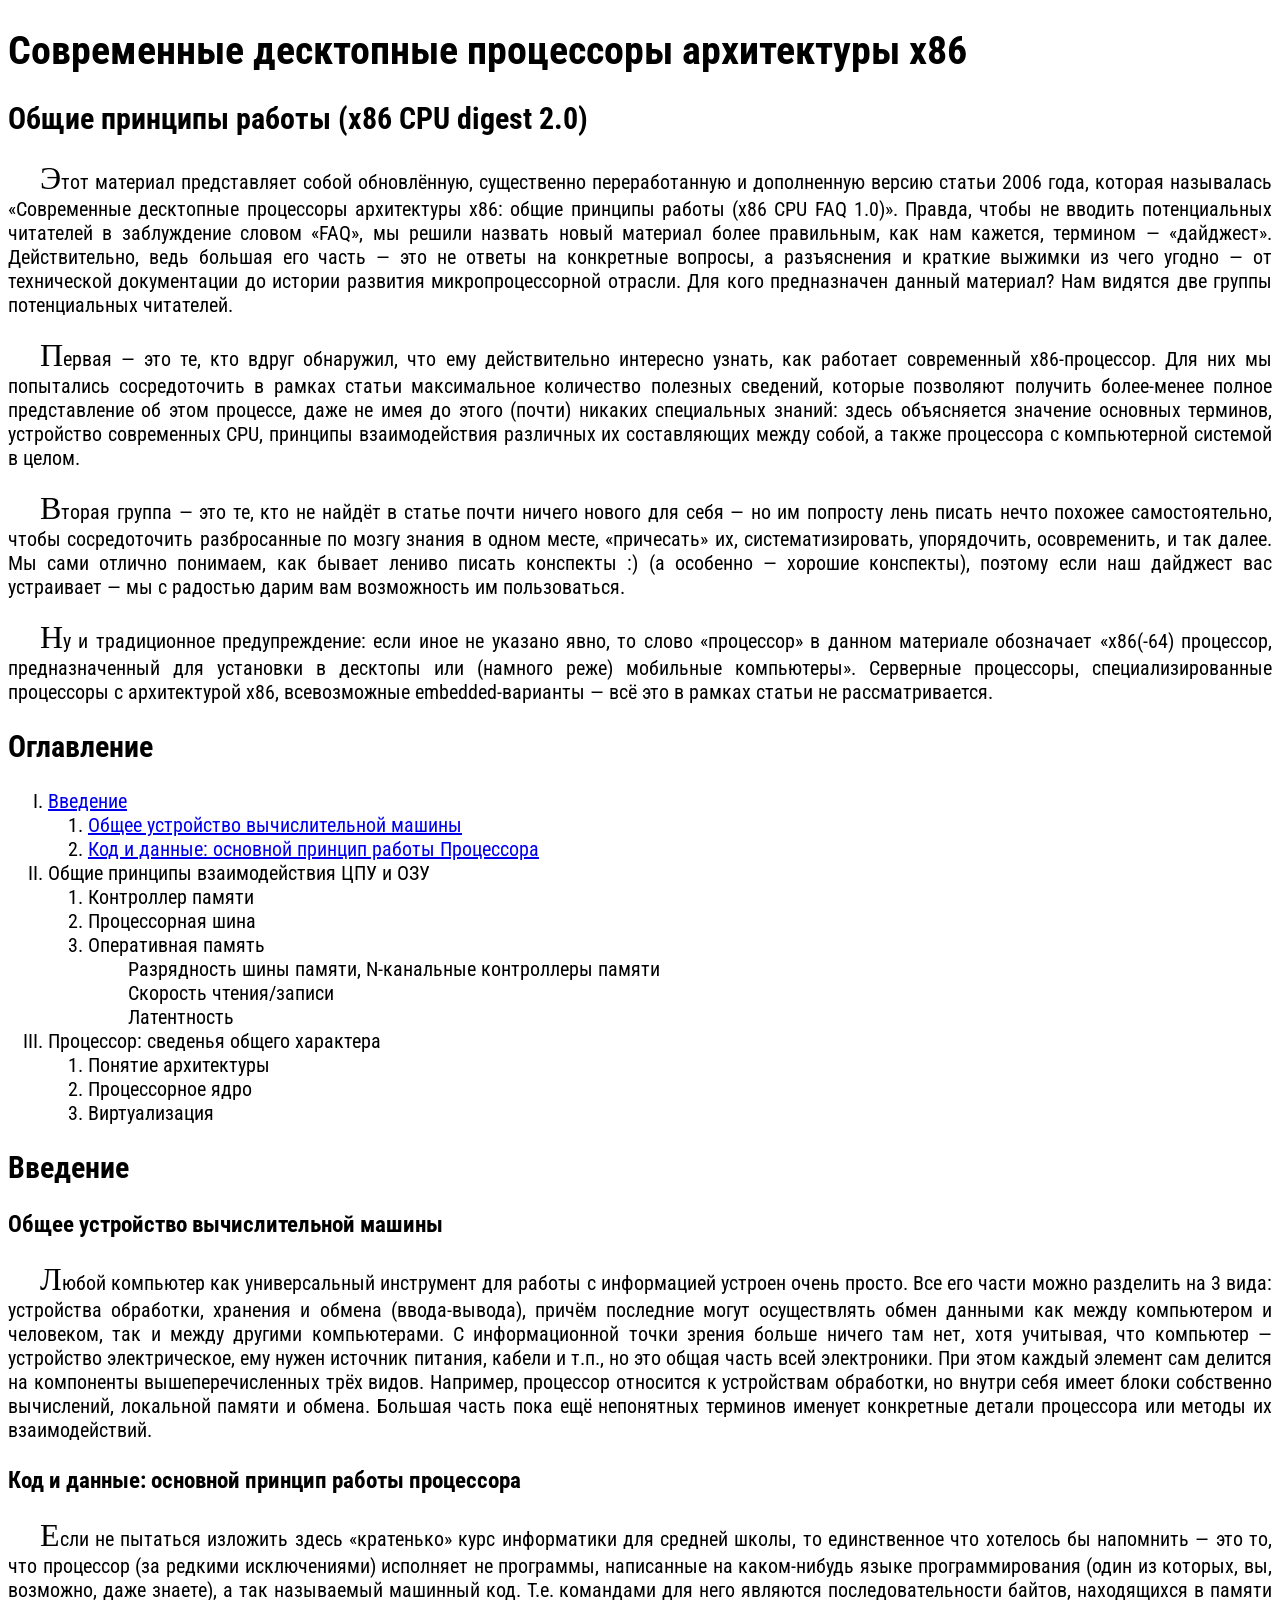
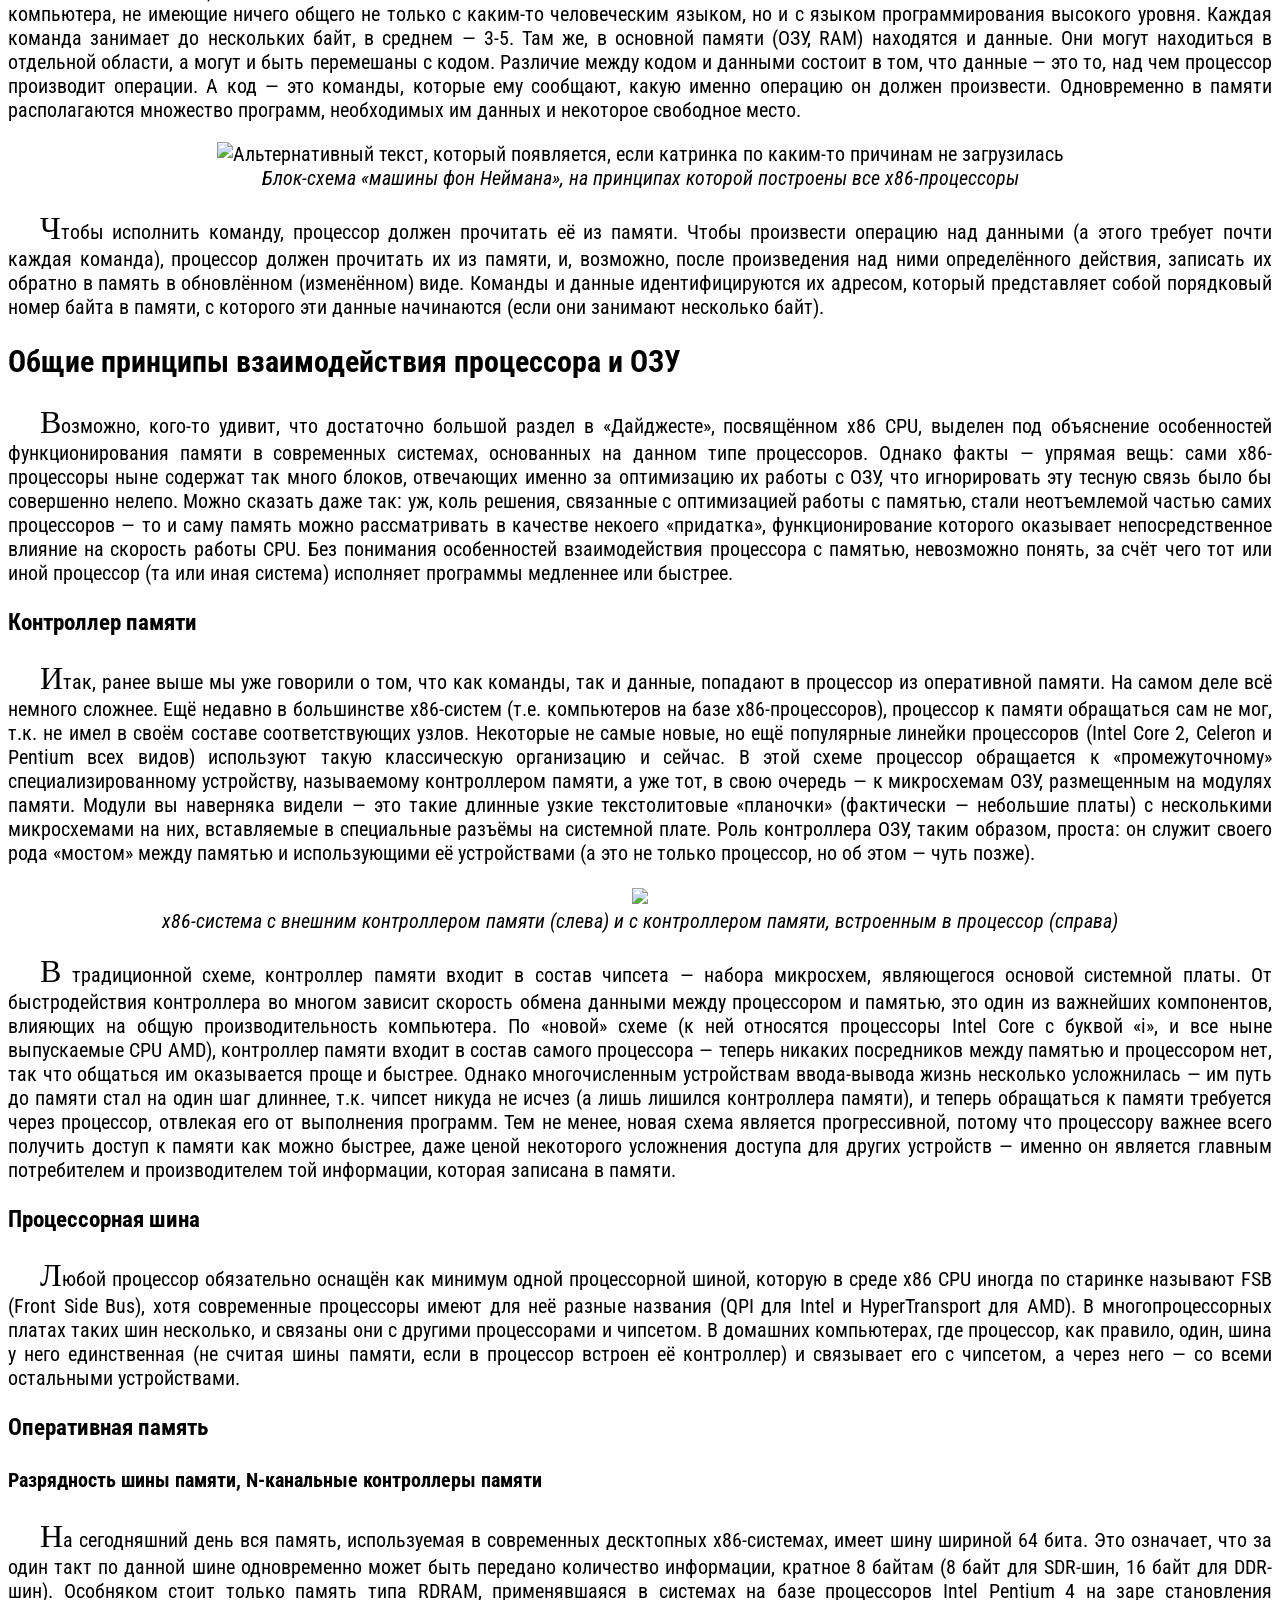
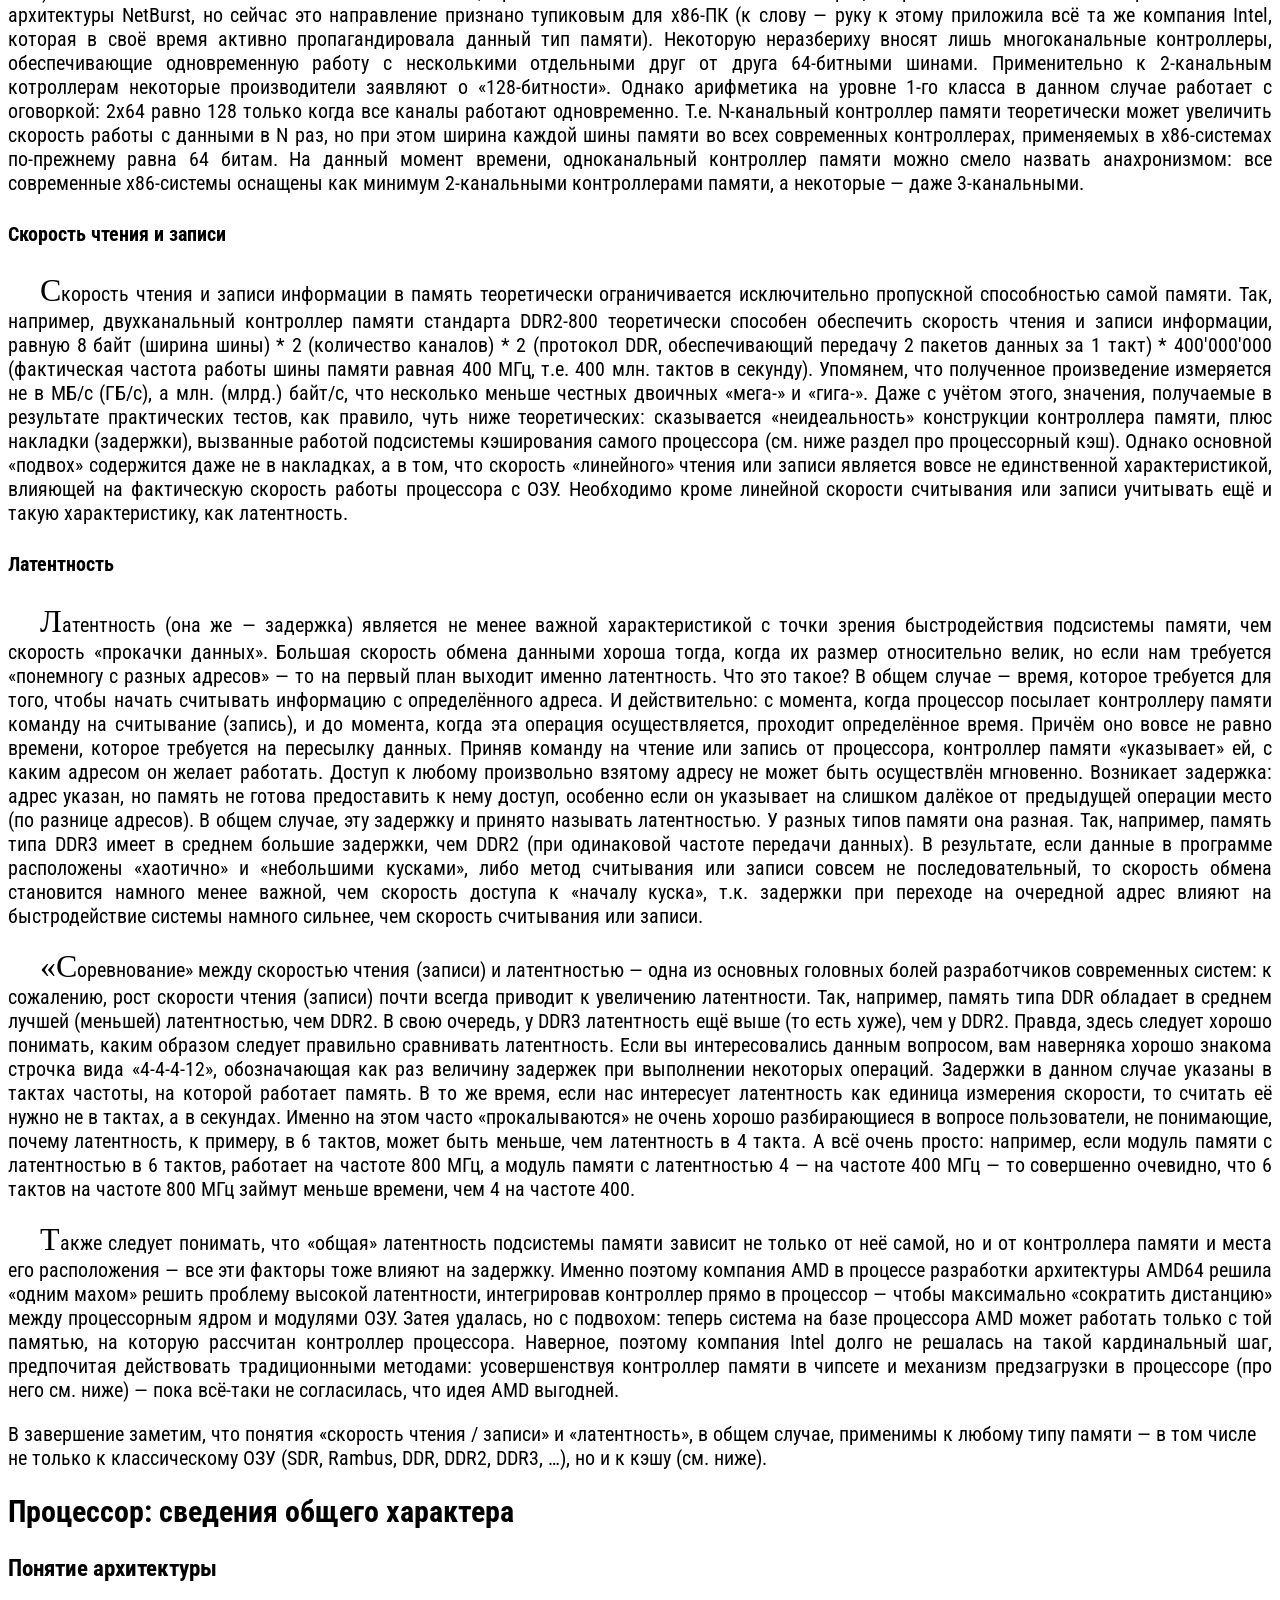
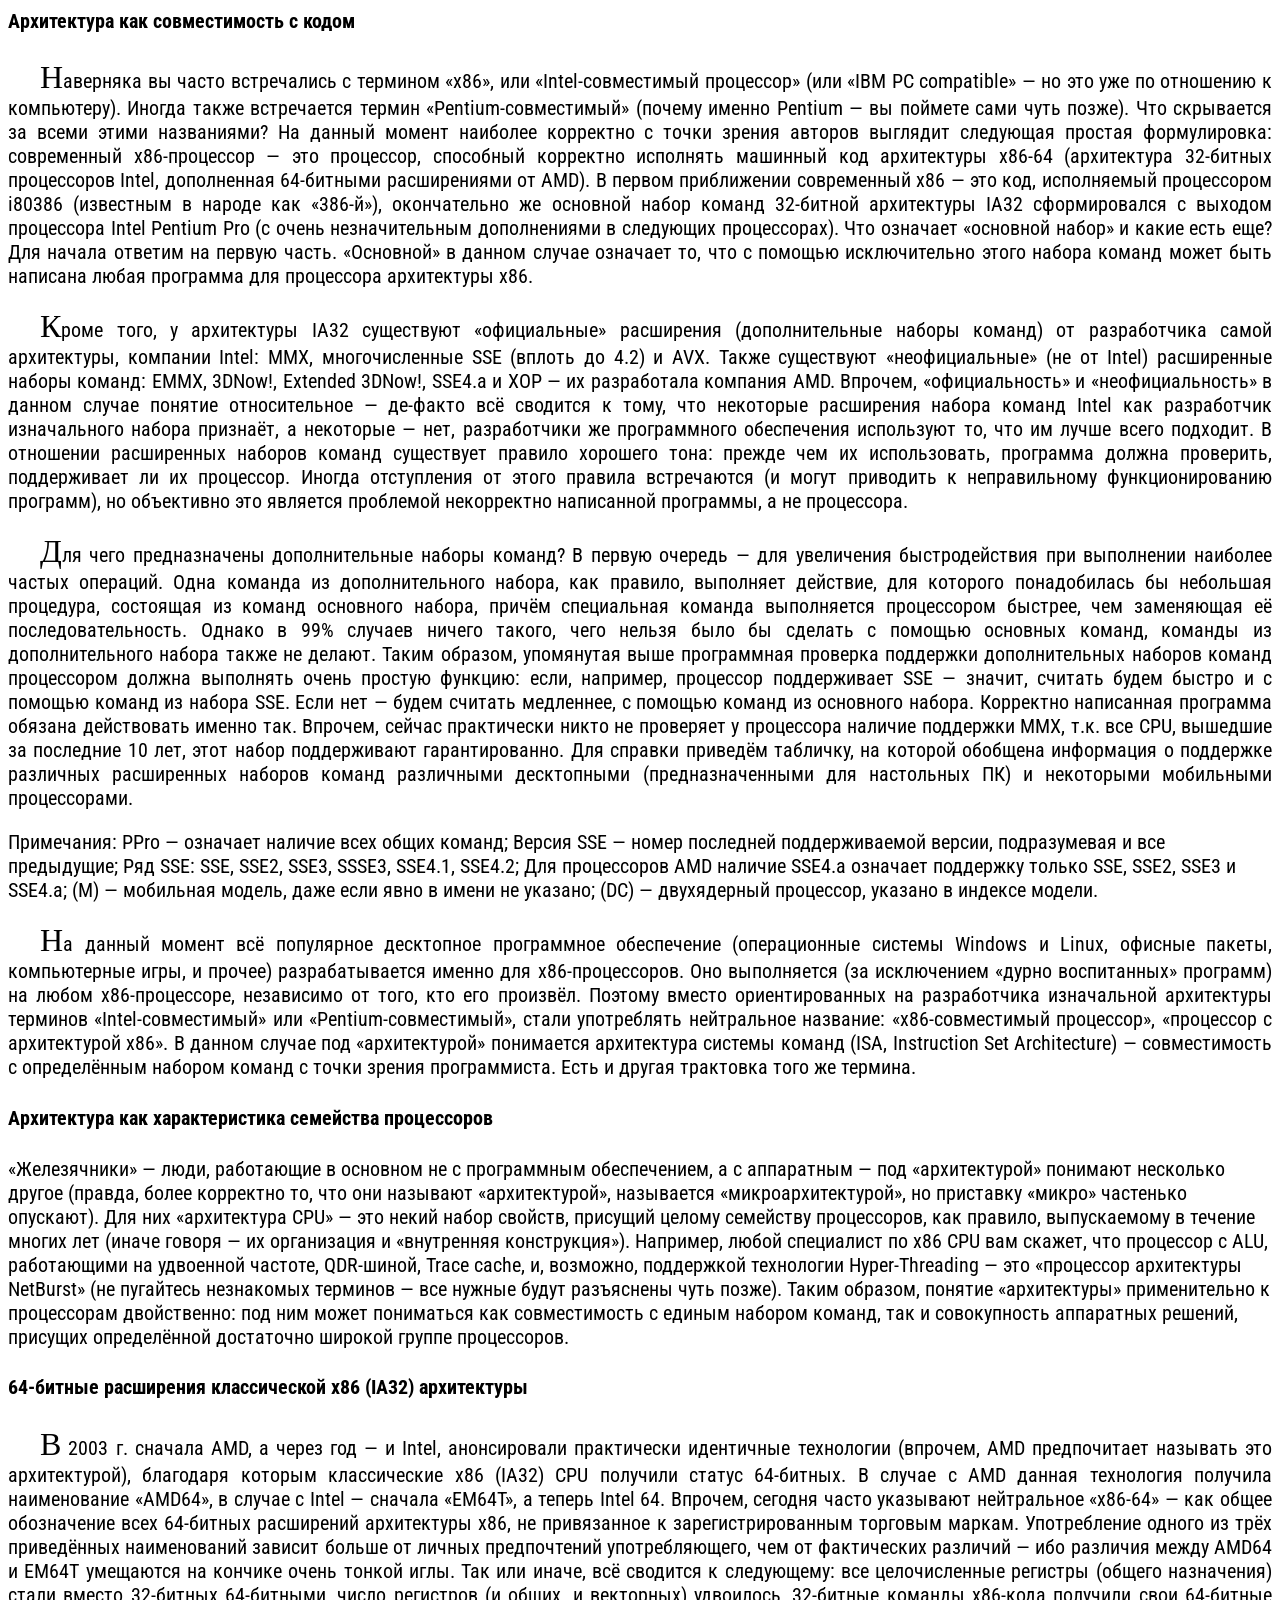
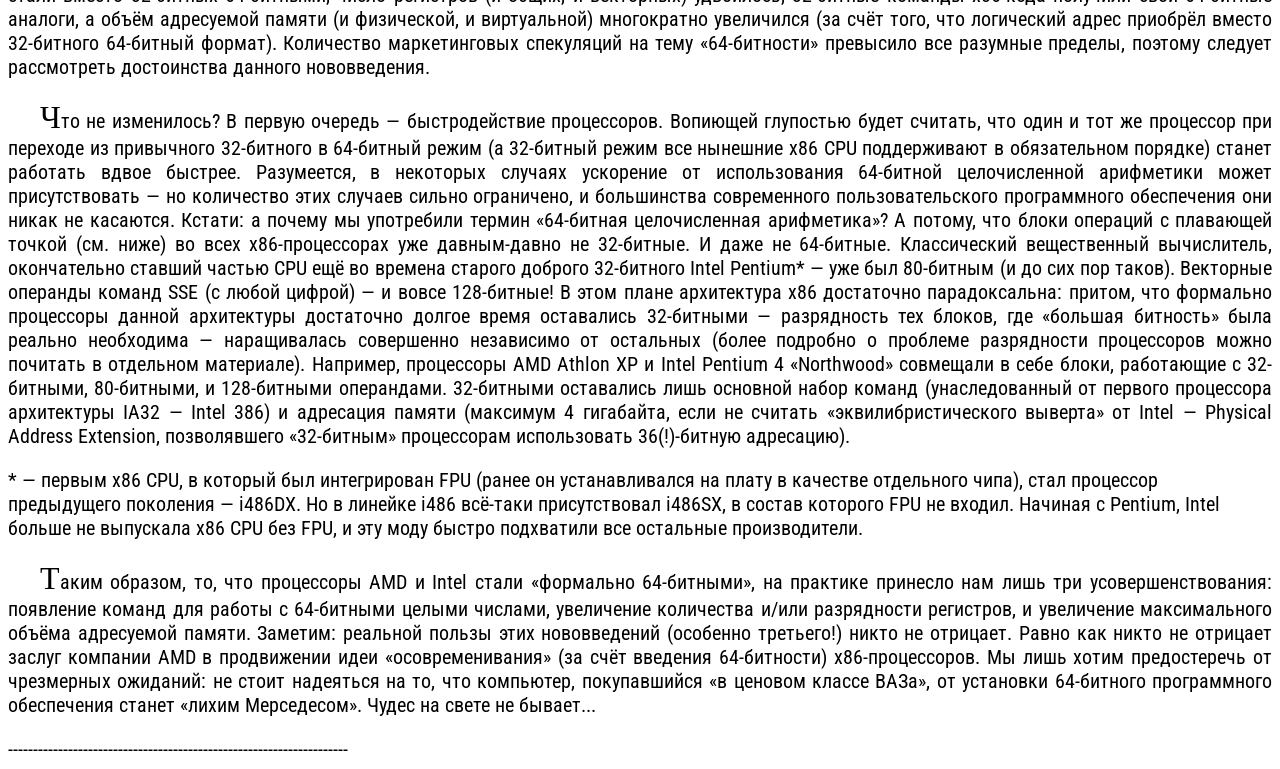
==== commit af0c4256: "upd" ====
--- a/01-cpu/cpu.html
+++ b/01-cpu/cpu.html
@@ -1,1119 +1,158 @@
-<!DOCTYPE html>
-<html lang="ru">
+﻿<!DOCTYPE html>
+
+<html lang="en" xmlns="http://www.w3.org/1999/xhtml">
 <head>
-    <meta charset="utf-8" />
-    <title>Современные десктопные процессоры архитектуры x86</title>
-    <style>
-        body {
-            font-family: Georgia, serif;
-            max-width: 900px;
-            margin: 0 auto;
-            padding: 20px;
-            line-height: 1.6;
-        }
-        h1 {
-            text-align: center;
-            font-size: 2em;
-            margin-bottom: 0.2em;
-        }
-        h2 {
-            border-bottom: 2px solid #ccc;
-            padding-bottom: 5px;
-            margin-top: 40px;
-        }
-        h3 {
-            margin-top: 30px;
-        }
-        h4 {
-            margin-top: 25px;
-        }
-        .subtitle {
-            text-align: center;
-            font-size: 1.2em;
-            color: #666;
-            margin-top: 0;
-        }
-        img {
-            display: block;
-            max-width: 100%;
-            margin: 20px auto;
-            border: 1px solid #ddd;
-        }
-        .caption {
-            font-style: italic;
-            text-align: center;
-            color: #555;
-            margin-top: -10px;
-            margin-bottom: 20px;
-        }
-        blockquote {
-            background-color: #f9f9f9;
-            border-left: 4px solid #ccc;
-            padding: 10px 15px;
-            margin: 15px 0;
-            font-size: 0.95em;
-        }
-        table {
-            border-collapse: collapse;
-            width: 100%;
-            margin: 20px 0;
-        }
-        th, td {
-            border: 1px solid #999;
-            padding: 8px;
-            text-align: center;
-        }
-        th {
-            background-color: #f0f0f0;
-            font-weight: bold;
-        }
-        .table-section-header {
-            background-color: #e0e0e0;
-            font-weight: bold;
-            text-align: left;
-        }
-        ul, ol {
-            margin: 15px 0;
-        }
-        li {
-            margin: 5px 0;
-        }
-        em {
-            font-style: italic;
-        }
-        strong {
-            font-weight: bold;
-        }
-        hr {
-            border: none;
-            border-top: 1px solid #ddd;
-            margin: 30px 0;
-        }
-    </style>
+	<meta charset="utf-8" />
+	<!--<link rel="preconnect" href="https://fonts.googleapis.com">
+	<link rel="preconnect" href="https://fonts.gstatic.com" crossorigin>
+	<link href="https://fonts.googleapis.com/css2?family=Roboto+Condensed:ital,wght@0,100..900;1,100..900&family=Roboto:ital,wght@0,100..900;1,100..900&display=swap" rel="stylesheet">-->
+	<link rel="stylesheet" href="cpu.css">
+	<title>CPU</title>
 </head>
 <body>
-    <h1>Современные десктопные процессоры архитектуры x86</h1>
-    <p class="subtitle">общие принципы работы (x86 CPU digest 2.0)</p>
-    
-    <p>
-        Этот материал представляет собой обновлённую, существенно переработанную и дополненную версию статьи 2006 года, которая называлась «Современные десктопные процессоры архитектуры x86: общие принципы работы (x86 CPU FAQ 1.0)». Правда, чтобы не вводить потенциальных читателей в заблуждение словом «FAQ», мы решили назвать новый материал более правильным, как нам кажется, термином — «дайджест». Действительно, ведь большая его часть — это не ответы на конкретные вопросы, а <em>разъяснения</em> и краткие выжимки из чего угодно — от технической документации до истории развития микропроцессорной отрасли. Для кого предназначен данный материал? Нам видятся две группы потенциальных читателей.
-    </p>
-    <p>
-        Первая — это те, кто <em>вдруг</em> обнаружил, что ему действительно интересно узнать, как работает современный x86-процессор. Для них мы попытались сосредоточить в рамках статьи максимальное количество полезных сведений, которые позволяют получить более-менее полное представление об этом процессе, даже не имея до этого (почти) никаких специальных знаний: здесь объясняется значение основных терминов, устройство современных CPU, принципы взаимодействия различных их составляющих между собой, а также процессора с компьютерной системой в целом.
-    </p>
-    <p>
-        Вторая группа — это те, кто не найдёт в статье почти ничего нового для себя — но им попросту лень писать нечто похожее самостоятельно, чтобы сосредоточить разбросанные по мозгу знания в одном месте, «причесать» их, систематизировать, упорядочить, осовременить, и так далее. Мы сами отлично понимаем, как бывает лениво писать конспекты :) (а особенно — хорошие конспекты), поэтому если наш дайджест вас устраивает — мы с радостью дарим вам возможность им пользоваться.
-    </p>
-    <p>
-        Ну и традиционное предупреждение: если иное не указано явно, то слово «процессор» в данном материале обозначает «x86(-64) процессор, предназначенный для установки в десктопы или (намного реже) мобильные компьютеры». Серверные процессоры, специализированные процессоры с архитектурой x86, всевозможные embedded-варианты — всё это в рамках статьи <em>не рассматривается</em>.
-    </p>
+	<h1>Современные десктопные процессоры архитектуры x86</h1>
+	<h2>Общие принципы работы (x86 CPU digest 2.0)</h2>
+	<p>
+		Этот материал представляет собой обновлённую, существенно переработанную и дополненную версию статьи 2006 года, которая называлась «Современные десктопные процессоры архитектуры x86: общие принципы работы (x86 CPU FAQ 1.0)». Правда, чтобы не вводить потенциальных читателей в заблуждение словом «FAQ», мы решили назвать новый материал более правильным, как нам кажется, термином — «дайджест». Действительно, ведь большая его часть — это не ответы на конкретные вопросы, а разъяснения и краткие выжимки из чего угодно — от технической документации до истории развития микропроцессорной отрасли. Для кого предназначен данный материал? Нам видятся две группы потенциальных читателей.
+	</p>
+	<p>
+		Первая — это те, кто вдруг обнаружил, что ему действительно интересно узнать, как работает современный x86-процессор. Для них мы попытались сосредоточить в рамках статьи максимальное количество полезных сведений, которые позволяют получить более-менее полное представление об этом процессе, даже не имея до этого (почти) никаких специальных знаний: здесь объясняется значение основных терминов, устройство современных CPU, принципы взаимодействия различных их составляющих между собой, а также процессора с компьютерной системой в целом.
+	</p>
+	<p>
+		Вторая группа — это те, кто не найдёт в статье почти ничего нового для себя — но им попросту лень писать нечто похожее самостоятельно, чтобы сосредоточить разбросанные по мозгу знания в одном месте, «причесать» их, систематизировать, упорядочить, осовременить, и так далее. Мы сами отлично понимаем, как бывает лениво писать конспекты :) (а особенно — хорошие конспекты), поэтому если наш дайджест вас устраивает — мы с радостью дарим вам возможность им пользоваться.
+	</p>
+	<p>
+		Ну и традиционное предупреждение: если иное не указано явно, то слово «процессор» в данном материале обозначает «x86(-64) процессор, предназначенный для установки в десктопы или (намного реже) мобильные компьютеры». Серверные процессоры, специализированные процессоры с архитектурой x86, всевозможные embedded-варианты — всё это в рамках статьи не рассматривается.
+	</p>
+	<h2 id="table-of-contents">Оглавление</h2>
+	<ol>
+		<li>
+			<a href="#intro">Введение</a>
+			<ol>
+				<li><a href="#general-computer-architecture">Общее устройство вычислительной машины</a></li>
+				<li><a href="#code-and-data">Код и данные: основной принцип работы Процессора</a></li>
+			</ol>
+		</li>
+		<li>
+			Общие принципы взаимодействия ЦПУ и ОЗУ
+			<ol>
+				<li>Контроллер памяти</li>
+				<li>Процессорная шина</li>
+				<li>
+					Оперативная память
+					<ul>
+						<li>Разрядность шины памяти, N-канальные контроллеры памяти</li>
+						<li>Скорость чтения/записи</li>
+						<li>Латентность</li>
+					</ul>
+				</li>
+			</ol>
+		</li>
+		<li>
+			Процессор: сведенья общего характера
+			<ol>
+				<li>Понятие архитектуры</li>
+				<li>Процессорное ядро</li>
+				<li>Виртуализация</li>
+			</ol>
+		</li>
+	</ol>
+	<h2 id="intro">Введение</h2>
+	<h3 id="general-computer-architecture">Общее устройство вычислительной машины</h3>
+	<p>
+		Любой компьютер как универсальный инструмент для работы с информацией устроен очень просто. Все его части можно разделить на 3 вида: устройства обработки, хранения и обмена (ввода-вывода), причём последние могут осуществлять обмен данными как между компьютером и человеком, так и между другими компьютерами. С информационной точки зрения больше ничего там нет, хотя учитывая, что компьютер — устройство электрическое, ему нужен источник питания, кабели и т.п., но это общая часть всей электроники. При этом каждый элемент сам делится на компоненты вышеперечисленных трёх видов. Например, процессор относится к устройствам обработки, но внутри себя имеет блоки собственно вычислений, локальной памяти и обмена. Большая часть пока ещё непонятных терминов именует конкретные детали процессора или методы их взаимодействий.
+	</p>
+	<h3 id="code-and-data">Код и данные: основной принцип работы процессора</h3>
+	<p>
+		Если не пытаться изложить здесь «кратенько» курс информатики для средней школы, то единственное что хотелось бы напомнить — это то, что процессор (за редкими исключениями) исполняет не программы, написанные на каком-нибудь языке программирования (один из которых, вы, возможно, даже знаете), а так называемый машинный код. Т.е. командами для него являются последовательности байтов, находящихся в памяти компьютера, не имеющие ничего общего не только с каким-то человеческим языком, но и с языком программирования высокого уровня. Каждая команда занимает до нескольких байт, в среднем — 3-5. Там же, в основной памяти (ОЗУ, RAM) находятся и данные. Они могут находиться в отдельной области, а могут и быть перемешаны с кодом. Различие между кодом и данными состоит в том, что данные — это то, над чем процессор производит операции. А код — это команды, которые ему сообщают, какую именно операцию он должен произвести. Одновременно в памяти располагаются множество программ, необходимых им данных и некоторое свободное место.
+	</p>
+	<figure>
+		<img src="img/von-neumann.png" alt="Альтернативный текст, который появляется, если катринка по каким-то причинам не загрузилась" title="Архитектура Фон-Неймана">
+		<figcaption>
+			Блок-схема «машины фон Неймана», на принципах которой построены все x86-процессоры
+		</figcaption>
+	</figure>
+	<p>
+		Чтобы исполнить команду, процессор должен прочитать её из памяти. Чтобы произвести операцию над данными (а этого требует почти каждая команда), процессор должен прочитать их из памяти, и, возможно, после произведения над ними определённого действия, записать их обратно в память в обновлённом (изменённом) виде. Команды и данные идентифицируются их адресом, который представляет собой порядковый номер байта в памяти, с которого эти данные начинаются (если они занимают несколько байт).
+	</p>
+	<h2 id="cpu-ram-interaction">Общие принципы взаимодействия процессора и ОЗУ</h2>
+	<p>
+		Возможно, кого-то удивит, что достаточно большой раздел в «Дайджесте», посвящённом x86 CPU, выделен под объяснение особенностей функционирования памяти в современных системах, основанных на данном типе процессоров. Однако факты — упрямая вещь: сами x86-процессоры ныне содержат так много блоков, отвечающих именно за оптимизацию их работы с ОЗУ, что игнорировать эту тесную связь было бы совершенно нелепо. Можно сказать даже так: уж, коль решения, связанные с оптимизацией работы с памятью, стали неотъемлемой частью самих процессоров — то и саму память можно рассматривать в качестве некоего «придатка», функционирование которого оказывает непосредственное влияние на скорость работы CPU. Без понимания особенностей взаимодействия процессора с памятью, невозможно понять, за счёт чего тот или иной процессор (та или иная система) исполняет программы медленнее или быстрее.
+	</p>
+	<h3 id="memory-controller">Контроллер памяти</h3>
+	<p>
+		Итак, ранее выше мы уже говорили о том, что как команды, так и данные, попадают в процессор из оперативной памяти. На самом деле всё немного сложнее. Ещё недавно в большинстве x86-систем (т.е. компьютеров на базе x86-процессоров), процессор к памяти обращаться сам не мог, т.к. не имел в своём составе соответствующих узлов. Некоторые не самые новые, но ещё популярные линейки процессоров (Intel Core 2, Celeron и Pentium всех видов) используют такую классическую организацию и сейчас. В этой схеме процессор обращается к «промежуточному» специализированному устройству, называемому контроллером памяти, а уже тот, в свою очередь — к микросхемам ОЗУ, размещенным на модулях памяти. Модули вы наверняка видели — это такие длинные узкие текстолитовые «планочки» (фактически — небольшие платы) с несколькими микросхемами на них, вставляемые в специальные разъёмы на системной плате. Роль контроллера ОЗУ, таким образом, проста: он служит своего рода «мостом» между памятью и использующими её устройствами (а это не только процессор, но об этом — чуть позже).
+	</p>
+	<figure>
+		<img src="https://media.ixbt.com/opti/https://www.ixbt.com/cpu/images/cpu-digest-2009/ext-vs-int.png">
+		<figcaption>
+			x86-система с внешним контроллером памяти (слева)
+			и с контроллером памяти, встроенным в процессор (справа)
+		</figcaption>
+	</figure>
+	<p>
+		В традиционной схеме, контроллер памяти входит в состав чипсета — набора микросхем, являющегося основой системной платы. От быстродействия контроллера во многом зависит скорость обмена данными между процессором и памятью, это один из важнейших компонентов, влияющих на общую производительность компьютера. По «новой» схеме (к ней относятся процессоры Intel Core с буквой «i», и все ныне выпускаемые CPU AMD), контроллер памяти входит в состав самого процессора — теперь никаких посредников между памятью и процессором нет, так что общаться им оказывается проще и быстрее. Однако многочисленным устройствам ввода-вывода жизнь несколько усложнилась — им путь до памяти стал на один шаг длиннее, т.к. чипсет никуда не исчез (а лишь лишился контроллера памяти), и теперь обращаться к памяти требуется через процессор, отвлекая его от выполнения программ. Тем не менее, новая схема является прогрессивной, потому что процессору важнее всего получить доступ к памяти как можно быстрее, даже ценой некоторого усложнения доступа для других устройств — именно он является главным потребителем и производителем той информации, которая записана в памяти.
+	</p>
+	<h3 id="fsb">Процессорная шина</h3>
+	<p>
+		Любой процессор обязательно оснащён как минимум одной процессорной шиной, которую в среде x86 CPU иногда по старинке называют FSB (Front Side Bus), хотя современные процессоры имеют для неё разные названия (QPI для Intel и HyperTransport для AMD). В многопроцессорных платах таких шин несколько, и связаны они с другими процессорами и чипсетом. В домашних компьютерах, где процессор, как правило, один, шина у него единственная (не считая шины памяти, если в процессор встроен её контроллер) и связывает его с чипсетом, а через него — со всеми остальными устройствами.
+	</p>
+	<h3 id="ram">Оперативная память</h3>
+	<h4 id="fsb-capacity">Разрядность шины памяти, N-канальные контроллеры памяти</h4>
+	<p>
+		На сегодняшний день вся память, используемая в современных десктопных x86-системах, имеет шину шириной 64 бита. Это означает, что за один такт по данной шине одновременно может быть передано количество информации, кратное 8 байтам (8 байт для SDR-шин, 16 байт для DDR-шин). Особняком стоит только память типа RDRAM, применявшаяся в системах на базе процессоров Intel Pentium 4 на заре становления архитектуры NetBurst, но сейчас это направление признано тупиковым для x86-ПК (к слову — руку к этому приложила всё та же компания Intel, которая в своё время активно пропагандировала данный тип памяти). Некоторую неразбериху вносят лишь многоканальные контроллеры, обеспечивающие одновременную работу с несколькими отдельными друг от друга 64-битными шинами. Применительно к 2-канальным котроллерам некоторые производители заявляют о «128-битности». Однако арифметика на уровне 1-го класса в данном случае работает с оговоркой: 2x64 равно 128 только когда все каналы работают одновременно. Т.е. N-канальный контроллер памяти теоретически может увеличить скорость работы с данными в N раз, но при этом ширина каждой шины памяти во всех современных контроллерах, применяемых в x86-системах по-прежнему равна 64 битам. На данный момент времени, одноканальный контроллер памяти можно смело назвать анахронизмом: все современные x86-системы оснащены как минимум 2-канальными контроллерами памяти, а некоторые — даже 3-канальными.
+	</p>
+	<h4 id="speed">Скорость чтения и записи</h4>
+	<p>
+		Скорость чтения и записи информации в память теоретически ограничивается исключительно пропускной способностью самой памяти. Так, например, двухканальный контроллер памяти стандарта DDR2-800 теоретически способен обеспечить скорость чтения и записи информации, равную 8 байт (ширина шины) * 2 (количество каналов) * 2 (протокол DDR, обеспечивающий передачу 2 пакетов данных за 1 такт) * 400'000'000 (фактическая частота работы шины памяти равная 400 МГц, т.е. 400 млн. тактов в секунду). Упомянем, что полученное произведение измеряется не в МБ/с (ГБ/с), а млн. (млрд.) байт/с, что несколько меньше честных двоичных «мега-» и «гига-». Даже с учётом этого, значения, получаемые в результате практических тестов, как правило, чуть ниже теоретических: сказывается «неидеальность» конструкции контроллера памяти, плюс накладки (задержки), вызванные работой подсистемы кэширования самого процессора (см. ниже раздел про процессорный кэш). Однако основной «подвох» содержится даже не в накладках, а в том, что скорость «линейного» чтения или записи является вовсе не единственной характеристикой, влияющей на фактическую скорость работы процессора с ОЗУ. Необходимо кроме линейной скорости считывания или записи учитывать ещё и такую характеристику, как латентность.
+	</p>
+	<h4 id="latency">Латентность</h4>
+	<p>
+		Латентность (она же — задержка) является не менее важной характеристикой с точки зрения быстродействия подсистемы памяти, чем скорость «прокачки данных». Большая скорость обмена данными хороша тогда, когда их размер относительно велик, но если нам требуется «понемногу с разных адресов» — то на первый план выходит именно латентность. Что это такое? В общем случае — время, которое требуется для того, чтобы начать считывать информацию с определённого адреса. И действительно: с момента, когда процессор посылает контроллеру памяти команду на считывание (запись), и до момента, когда эта операция осуществляется, проходит определённое время. Причём оно вовсе не равно времени, которое требуется на пересылку данных. Приняв команду на чтение или запись от процессора, контроллер памяти «указывает» ей, с каким адресом он желает работать. Доступ к любому произвольно взятому адресу не может быть осуществлён мгновенно. Возникает задержка: адрес указан, но память не готова предоставить к нему доступ, особенно если он указывает на слишком далёкое от предыдущей операции место (по разнице адресов). В общем случае, эту задержку и принято называть латентностью. У разных типов памяти она разная. Так, например, память типа DDR3 имеет в среднем большие задержки, чем DDR2 (при одинаковой частоте передачи данных). В результате, если данные в программе расположены «хаотично» и «небольшими кусками», либо метод считывания или записи совсем не последовательный, то скорость обмена становится намного менее важной, чем скорость доступа к «началу куска», т.к. задержки при переходе на очередной адрес влияют на быстродействие системы намного сильнее, чем скорость считывания или записи.
+	</p>
+	<p>
+		«Соревнование» между скоростью чтения (записи) и латентностью — одна из основных головных болей разработчиков современных систем: к сожалению, рост скорости чтения (записи) почти всегда приводит к увеличению латентности. Так, например, память типа DDR обладает в среднем лучшей (меньшей) латентностью, чем DDR2. В свою очередь, у DDR3 латентность ещё выше (то есть хуже), чем у DDR2. Правда, здесь следует хорошо понимать, каким образом следует правильно сравнивать латентность. Если вы интересовались данным вопросом, вам наверняка хорошо знакома строчка вида «4-4-4-12», обозначающая как раз величину задержек при выполнении некоторых операций. Задержки в данном случае указаны в тактах частоты, на которой работает память. В то же время, если нас интересует латентность как единица измерения скорости, то считать её нужно не в тактах, а в секундах. Именно на этом часто «прокалываются» не очень хорошо разбирающиеся в вопросе пользователи, не понимающие, почему латентность, к примеру, в 6 тактов, может быть меньше, чем латентность в 4 такта. А всё очень просто: например, если модуль памяти с латентностью в 6 тактов, работает на частоте 800 МГц, а модуль памяти с латентностью 4 — на частоте 400 МГц — то совершенно очевидно, что 6 тактов на частоте 800 МГц займут меньше времени, чем 4 на частоте 400.
+	</p>
+	<p>
+		Также следует понимать, что «общая» латентность подсистемы памяти зависит не только от неё самой, но и от контроллера памяти и места его расположения — все эти факторы тоже влияют на задержку. Именно поэтому компания AMD в процессе разработки архитектуры AMD64 решила «одним махом» решить проблему высокой латентности, интегрировав контроллер прямо в процессор — чтобы максимально «сократить дистанцию» между процессорным ядром и модулями ОЗУ. Затея удалась, но с подвохом: теперь система на базе процессора AMD может работать только с той памятью, на которую рассчитан контроллер процессора. Наверное, поэтому компания Intel долго не решалась на такой кардинальный шаг, предпочитая действовать традиционными методами: усовершенствуя контроллер памяти в чипсете и механизм предзагрузки в процессоре (про него см. ниже) — пока всё-таки не согласилась, что идея AMD выгодней.
+	</p>
+	В завершение заметим, что понятия «скорость чтения / записи» и «латентность», в общем случае, применимы к любому типу памяти — в том числе не только к классическому ОЗУ (SDR, Rambus, DDR, DDR2, DDR3, …), но и к кэшу (см. ниже).
 
-    <h2>Оглавление</h2>
-    <ul>
-        <li><a href="#intro">Введение</a>
-            <ul>
-                <li><a href="#device">Общее устройство вычислительной машины</a></li>
-                <li><a href="#code-data">Код и данные: основной принцип работы процессора</a></li>
-            </ul>
-        </li>
-        <li><a href="#cpu-ram">Общие принципы взаимодействия процессора и ОЗУ</a>
-            <ul>
-                <li><a href="#memory-controller">Контроллер памяти</a></li>
-                <li><a href="#cpu-bus">Процессорная шина</a></li>
-                <li><a href="#ram">Оперативная память</a>
-                    <ul>
-                        <li><a href="#ram-bus">Разрядность шины памяти, N-канальные контроллеры памяти</a></li>
-                        <li><a href="#read-write">Скорость чтения и записи</a></li>
-                        <li><a href="#latency">Латентность</a></li>
-                    </ul>
-                </li>
-            </ul>
-        </li>
-        <li><a href="#cpu-general">Процессор: сведения общего характера</a>
-            <ul>
-                <li><a href="#architecture">Понятие архитектуры</a>
-                    <ul>
-                        <li><a href="#arch-code">Архитектура как совместимость с кодом</a></li>
-                        <li><a href="#arch-family">Архитектура как характеристика семейства процессоров</a></li>
-                        <li><a href="#x86-64">64-битные расширения классической x86 (IA32) архитектуры</a></li>
-                    </ul>
-                </li>
-                <li><a href="#cpu-core">Процессорное ядро</a>
-                    <ul>
-                        <li><a href="#multicore">О многоядерности (многопроцессорности) как концепции</a></li>
-                        <li><a href="#hyperthreading">Число ядер и технология Hyper-Threading</a></li>
-                        <li><a href="#core-diff">Различия между ядрами одной микроархитектуры</a></li>
-                        <li><a href="#revisions">Ревизии</a></li>
-                        <li><a href="#frequency">Частота работы ядра</a></li>
-                    </ul>
-                </li>
-                <li><a href="#virtualization">Виртуализация</a></li>
-                <li><a href="#naming">Особенности образования названий процессоров</a></li>
-                <li><a href="#megahertz">Измерение скорости «в мегагерцах» — как это возможно?</a></li>
-                <li><a href="#ddr-buses">О некоторых особенностях технологии DDR и шин HT и QPI</a></li>
-                <li><a href="#external">Внешние данные: корпус, разъём, охлаждение</a></li>
-            </ul>
-        </li>
-        <li><a href="#cpu-detail">Процессор: детальней</a>
-            <ul>
-                <li><a href="#cache">Кэш</a>
-                    <ul>
-                        <li><a href="#cache-principle">Общее описание и принцип действия</a></li>
-                        <li><a href="#cache-levels">Многоуровневое кэширование</a></li>
-                    </ul>
-                </li>
-                <li><a href="#decoder">Декодер</a></li>
-                <li><a href="#registers">Регистры процессора</a></li>
-                <li><a href="#functional">Функциональные устройства</a>
-                    <ul>
-                        <li><a href="#alu">Арифметико-логические устройства</a></li>
-                        <li><a href="#fpu">Блоки вычислений с плавающей запятой и векторной обработки</a></li>
-                        <li><a href="#memory-blocks">Блоки обмена данных с памятью</a></li>
-                    </ul>
-                </li>
-                <li><a href="#power-saving">Энергосбережение</a></li>
-            </ul>
-        </li>
-        <li><a href="#cpu-deeper">Процессор: ещё детальней</a>
-            <ul>
-                <li><a href="#cache-features">Особенности кэшей</a>
-                    <ul>
-                        <li><a href="#cache-freq">Частота работы кэша и его шина</a></li>
-                        <li><a href="#cache-exclusive">Эксклюзивный и неэксклюзивный кэш</a></li>
-                    </ul>
-                </li>
-                <li><a href="#superscalar">Суперскалярность и внеочередное исполнение команд</a></li>
-                <li><a href="#prefetch-decode">Предварительное (опережающее) декодирование и кэширование</a>
-                    <ul>
-                        <li><a href="#branch-prediction">Предсказание ветвлений</a></li>
-                        <li><a href="#data-prefetch">Предвыборка данных</a></li>
-                    </ul>
-                </li>
-            </ul>
-        </li>
-        <li><a href="#genealogy">Приложение: генеалогия x86-процессоров</a></li>
-        <li><a href="#conclusion">Заключение</a></li>
-    </ul>
+	<h2>Процессор: сведения общего характера</h2>
+	<h3>Понятие архитектуры</h3>
+	<h4>Архитектура как совместимость с кодом</h4>
+	<p>
+		Наверняка вы часто встречались с термином «x86», или «Intel-совместимый процессор» (или «IBM PC compatible» — но это уже по отношению к компьютеру). Иногда также встречается термин «Pentium-совместимый» (почему именно Pentium — вы поймете сами чуть позже). Что скрывается за всеми этими названиями? На данный момент наиболее корректно с точки зрения авторов выглядит следующая простая формулировка: современный x86-процессор — это процессор, способный корректно исполнять машинный код архитектуры x86-64 (архитектура 32-битных процессоров Intel, дополненная 64-битными расширениями от AMD). В первом приближении современный x86 — это код, исполняемый процессором i80386 (известным в народе как «386-й»), окончательно же основной набор команд 32-битной архитектуры IA32 сформировался с выходом процессора Intel Pentium Pro (с очень незначительным дополнениями в следующих процессорах). Что означает «основной набор» и какие есть еще? Для начала ответим на первую часть. «Основной» в данном случае означает то, что с помощью исключительно этого набора команд может быть написана любая программа для процессора архитектуры x86.
+	</p>
+	<p>
+		Кроме того, у архитектуры IA32 существуют «официальные» расширения (дополнительные наборы команд) от разработчика самой архитектуры, компании Intel: MMX, многочисленные SSE (вплоть до 4.2) и AVX. Также существуют «неофициальные» (не от Intel) расширенные наборы команд: EMMX, 3DNow!, Extended 3DNow!, SSE4.a и XOP — их разработала компания AMD. Впрочем, «официальность» и «неофициальность» в данном случае понятие относительное — де-факто всё сводится к тому, что некоторые расширения набора команд Intel как разработчик изначального набора признаёт, а некоторые — нет, разработчики же программного обеспечения используют то, что им лучше всего подходит. В отношении расширенных наборов команд существует правило хорошего тона: прежде чем их использовать, программа должна проверить, поддерживает ли их процессор. Иногда отступления от этого правила встречаются (и могут приводить к неправильному функционированию программ), но объективно это является проблемой некорректно написанной программы, а не процессора.
+	</p>
+	<p>
+		Для чего предназначены дополнительные наборы команд? В первую очередь — для увеличения быстродействия при выполнении наиболее частых операций. Одна команда из дополнительного набора, как правило, выполняет действие, для которого понадобилась бы небольшая процедура, состоящая из команд основного набора, причём специальная команда выполняется процессором быстрее, чем заменяющая её последовательность. Однако в 99% случаев ничего такого, чего нельзя было бы сделать с помощью основных команд, команды из дополнительного набора также не делают. Таким образом, упомянутая выше программная проверка поддержки дополнительных наборов команд процессором должна выполнять очень простую функцию: если, например, процессор поддерживает SSE — значит, считать будем быстро и с помощью команд из набора SSE. Если нет — будем считать медленнее, с помощью команд из основного набора. Корректно написанная программа обязана действовать именно так. Впрочем, сейчас практически никто не проверяет у процессора наличие поддержки MMX, т.к. все CPU, вышедшие за последние 10 лет, этот набор поддерживают гарантированно. Для справки приведём табличку, на которой обобщена информация о поддержке различных расширенных наборов команд различными десктопными (предназначенными для настольных ПК) и некоторыми мобильными процессорами.
+	</p>
+	Примечания:
+	PPro — означает наличие всех общих команд;
+	Версия SSE — номер последней поддерживаемой версии, подразумевая и все предыдущие;
+	Ряд SSE: SSE, SSE2, SSE3, SSSE3, SSE4.1, SSE4.2;
+	Для процессоров AMD наличие SSE4.a означает поддержку только SSE, SSE2, SSE3 и SSE4.a;
+	(M) — мобильная модель, даже если явно в имени не указано;
+	(DC) — двухядерный процессор, указано в индексе модели.
 
-    <h2 id="intro">Введение</h2>
-    
-    <h3 id="device">Общее устройство вычислительной машины</h3>
-    <p>
-        Любой компьютер как универсальный инструмент для работы с информацией устроен очень просто. Все его части можно разделить на 3 вида: устройства обработки, хранения и обмена (ввода-вывода), причём последние могут осуществлять обмен данными как между компьютером и человеком, так и между другими компьютерами. С информационной точки зрения больше ничего там нет, хотя учитывая, что компьютер — устройство электрическое, ему нужен источник питания, кабели и т.п., но это общая часть всей электроники. При этом каждый элемент сам делится на компоненты вышеперечисленных трёх видов. Например, процессор относится к устройствам обработки, но внутри себя имеет блоки собственно вычислений, локальной памяти и обмена. Большая часть пока ещё непонятных терминов именует конкретные детали процессора или методы их взаимодействий.
-    </p>
+	<p>
+		На данный момент всё популярное десктопное программное обеспечение (операционные системы Windows и Linux, офисные пакеты, компьютерные игры, и прочее) разрабатывается именно для x86-процессоров. Оно выполняется (за исключением «дурно воспитанных» программ) на любом x86-процессоре, независимо от того, кто его произвёл. Поэтому вместо ориентированных на разработчика изначальной архитектуры терминов «Intel-совместимый» или «Pentium-совместимый», стали употреблять нейтральное название: «x86-совместимый процессор», «процессор с архитектурой x86». В данном случае под «архитектурой» понимается архитектура системы команд (ISA, Instruction Set Architecture) — совместимость с определённым набором команд с точки зрения программиста. Есть и другая трактовка того же термина.
+	</p>
+	<h4>Архитектура как характеристика семейства процессоров</h4>
+	«Железячники» — люди, работающие в основном не с программным обеспечением, а с аппаратным — под «архитектурой» понимают несколько другое (правда, более корректно то, что они называют «архитектурой», называется «микроархитектурой», но приставку «микро» частенько опускают). Для них «архитектура CPU» — это некий набор свойств, присущий целому семейству процессоров, как правило, выпускаемому в течение многих лет (иначе говоря — их организация и «внутренняя конструкция»). Например, любой специалист по x86 CPU вам скажет, что процессор с ALU, работающими на удвоенной частоте, QDR-шиной, Trace cache, и, возможно, поддержкой технологии Hyper-Threading — это «процессор архитектуры NetBurst» (не пугайтесь незнакомых терминов — все нужные будут разъяснены чуть позже). Таким образом, понятие «архитектуры» применительно к процессорам двойственно: под ним может пониматься как совместимость с единым набором команд, так и совокупность аппаратных решений, присущих определённой достаточно широкой группе процессоров.
 
-    <h3 id="code-data">Код и данные: основной принцип работы процессора</h3>
-    <p>
-        Если не пытаться изложить здесь «кратенько» курс информатики для средней школы, то единственное что хотелось бы напомнить — это то, что процессор (за редкими исключениями) исполняет не программы, написанные на каком-нибудь языке программирования (один из которых, вы, возможно, даже знаете), а так называемый машинный код. Т.е. командами для него являются последовательности байтов, находящихся в памяти компьютера, не имеющие ничего общего не только с каким-то человеческим языком, но и с языком программирования высокого уровня. Каждая команда занимает до нескольких байт, в среднем — 3-5. Там же, в основной памяти (ОЗУ, RAM) находятся и данные. Они могут находиться в отдельной области, а могут и быть перемешаны с кодом. Различие между кодом и данными состоит в том, что данные — это то, над чем процессор производит операции. А код — это команды, которые ему сообщают, какую именно операцию он должен произвести. Одновременно в памяти располагаются множество программ, необходимых им данных и некоторое свободное место.
-    </p>
-
-    <img src="https://media.ixbt.com/opti/https://www.ixbt.com/cpu/images/cpu-digest-2009/von-neumann.png" alt="Блок-схема машины фон Неймана">
-    <p class="caption">Блок-схема «машины фон Неймана»,<br>на принципах которой построены все x86-процессоры</p>
-
-    <p>
-        Чтобы исполнить команду, процессор должен прочитать её из памяти. Чтобы произвести операцию над данными (а этого требует почти каждая команда), процессор должен прочитать их из памяти, и, возможно, после произведения над ними определённого действия, записать их обратно в память в обновлённом (изменённом) виде. Команды и данные идентифицируются их адресом, который представляет собой порядковый номер байта в памяти, с которого эти данные начинаются (если они занимают несколько байт).
-    </p>
-
-    <h2 id="cpu-ram">Общие принципы взаимодействия процессора и ОЗУ</h2>
-    <p>
-        Возможно, кого-то удивит, что достаточно большой раздел в «Дайджесте», посвящённом x86 CPU, выделен под объяснение особенностей функционирования памяти в современных системах, основанных на данном типе процессоров. Однако факты — упрямая вещь: сами x86-процессоры ныне содержат так много блоков, отвечающих именно за оптимизацию их работы с ОЗУ, что игнорировать эту тесную связь было бы совершенно нелепо. Можно сказать даже так: уж, коль решения, связанные с оптимизацией работы с памятью, стали неотъемлемой частью самих процессоров — то и саму память можно рассматривать в качестве некоего «придатка», функционирование которого оказывает непосредственное влияние на скорость работы CPU. Без понимания особенностей взаимодействия процессора с памятью, невозможно понять, за счёт чего тот или иной процессор (та или иная система) исполняет программы медленнее или быстрее.
-    </p>
-
-    <h3 id="memory-controller">Контроллер памяти</h3>
-    <p>
-        Итак, ранее выше мы уже говорили о том, что как команды, так и данные, попадают в процессор из оперативной памяти. На самом деле всё немного сложнее. Ещё недавно в большинстве x86-систем (т.е. компьютеров на базе x86-процессоров), процессор к памяти обращаться сам не мог, т.к. не имел в своём составе соответствующих узлов. Некоторые не самые новые, но ещё популярные линейки процессоров (Intel Core 2, Celeron и Pentium всех видов) используют такую классическую организацию и сейчас. В этой схеме процессор обращается к «промежуточному» специализированному устройству, называемому контроллером памяти, а уже тот, в свою очередь — к микросхемам ОЗУ, размещенным на модулях памяти. Модули вы наверняка видели — это такие длинные узкие текстолитовые «планочки» (фактически — небольшие платы) с несколькими микросхемами на них, вставляемые в специальные разъёмы на системной плате. Роль контроллера ОЗУ, таким образом, проста: он служит своего рода «мостом» между памятью и использующими её устройствами (а это не только процессор, но об этом — чуть позже).
-    </p>
-
-    <img src="https://media.ixbt.com/opti/https://www.ixbt.com/cpu/images/cpu-digest-2009/ext-vs-int.png" alt="Внешний и встроенный контроллер памяти">
-    <p class="caption">x86-система с внешним контроллером памяти (слева)<br>и с контроллером памяти, встроенным в процессор (справа)</p>
-
-    <p>
-        В традиционной схеме, контроллер памяти входит в состав чипсета — набора микросхем, являющегося основой системной платы. От быстродействия контроллера во многом зависит скорость обмена данными между процессором и памятью, это один из важнейших компонентов, влияющих на общую производительность компьютера. По «новой» схеме (к ней относятся процессоры Intel Core с буквой «i», и все ныне выпускаемые CPU AMD), контроллер памяти входит в состав самого процессора — теперь никаких посредников между памятью и процессором нет, так что общаться им оказывается проще и быстрее. Однако многочисленным устройствам ввода-вывода жизнь несколько усложнилась — им путь до памяти стал на один шаг длиннее, т.к. чипсет никуда не исчез (а лишь лишился контроллера памяти), и теперь обращаться к памяти требуется через процессор, отвлекая его от выполнения программ. Тем не менее, новая схема является прогрессивной, потому что процессору важнее всего получить доступ к памяти как можно быстрее, даже ценой некоторого усложнения доступа для других устройств — именно он является главным потребителем и производителем той информации, которая записана в памяти.
-    </p>
-
-    <h3 id="cpu-bus">Процессорная шина</h3>
-    <p>
-        Любой процессор обязательно оснащён как минимум одной процессорной шиной, которую в среде x86 CPU иногда по старинке называют FSB (Front Side Bus), хотя современные процессоры имеют для неё разные названия (QPI для Intel и HyperTransport для AMD). В многопроцессорных платах таких шин несколько, и связаны они с другими процессорами и чипсетом. В домашних компьютерах, где процессор, как правило, один, шина у него единственная (не считая шины памяти, если в процессор встроен её контроллер) и связывает его с чипсетом, а через него — со всеми остальными устройствами.
-    </p>
-
-    <h3 id="ram">Оперативная память</h3>
-    
-    <h4 id="ram-bus">Разрядность шины памяти, N-канальные контроллеры памяти</h4>
-    <p>
-        На сегодняшний день вся память, используемая в современных десктопных x86-системах, имеет шину шириной 64 бита. Это означает, что за один такт по данной шине одновременно может быть передано количество информации, кратное 8 байтам (8 байт для SDR-шин, 16 байт для DDR-шин). Особняком стоит только память типа RDRAM, применявшаяся в системах на базе процессоров Intel Pentium 4 на заре становления архитектуры NetBurst, но сейчас это направление признано тупиковым для x86-ПК (к слову — руку к этому приложила всё та же компания Intel, которая в своё время активно пропагандировала данный тип памяти). Некоторую неразбериху вносят лишь многоканальные контроллеры, обеспечивающие одновременную работу с несколькими отдельными друг от друга 64-битными шинами. Применительно к 2-канальным котроллерам некоторые производители заявляют о «128-битности». Однако арифметика на уровне 1-го класса в данном случае работает с оговоркой: 2x64 равно 128 только когда все каналы работают одновременно. Т.е. N-канальный контроллер памяти теоретически может увеличить скорость работы с данными в N раз, но при этом ширина каждой шины памяти во всех современных контроллерах, применяемых в x86-системах по-прежнему равна 64 битам. На данный момент времени, одноканальный контроллер памяти можно смело назвать анахронизмом: все современные x86-системы оснащены как минимум 2-канальными контроллерами памяти, а некоторые — даже 3-канальными.
-    </p>
-
-    <h4 id="read-write">Скорость чтения и записи</h4>
-    <p>
-        Скорость чтения и записи информации в память теоретически ограничивается исключительно пропускной способностью самой памяти. Так, например, двухканальный контроллер памяти стандарта DDR2-800 теоретически способен обеспечить скорость чтения и записи информации, равную 8 байт (ширина шины) * 2 (количество каналов) * 2 (протокол DDR, обеспечивающий передачу 2 пакетов данных за 1 такт) * 400'000'000 (фактическая частота работы шины памяти равная 400 МГц, т.е. 400 млн. тактов в секунду). Упомянем, что полученное произведение измеряется не в МБ/с (ГБ/с), а млн. (млрд.) байт/с, что несколько меньше честных двоичных «мега-» и «гига-». Даже с учётом этого, значения, получаемые в результате практических тестов, как правило, чуть ниже теоретических: сказывается «неидеальность» конструкции контроллера памяти, плюс накладки (задержки), вызванные работой подсистемы кэширования самого процессора (см. ниже раздел про процессорный кэш). Однако основной «подвох» содержится даже не в накладках, а в том, что скорость «линейного» чтения или записи является вовсе не единственной характеристикой, влияющей на фактическую скорость работы процессора с ОЗУ. Необходимо кроме линейной скорости считывания или записи учитывать ещё и такую характеристику, как латентность.
-    </p>
-
-    <h4 id="latency">Латентность</h4>
-    <p>
-        Латентность (она же — задержка) является не менее важной характеристикой с точки зрения быстродействия подсистемы памяти, чем скорость «прокачки данных». Большая скорость обмена данными хороша тогда, когда их размер относительно велик, но если нам требуется «понемногу с разных адресов» — то на первый план выходит именно латентность. Что это такое? В общем случае — время, которое требуется для того, чтобы начать считывать информацию с определённого адреса. И действительно: с момента, когда процессор посылает контроллеру памяти команду на считывание (запись), и до момента, когда эта операция осуществляется, проходит определённое время. Причём оно вовсе не равно времени, которое требуется на пересылку данных. Приняв команду на чтение или запись от процессора, контроллер памяти «указывает» ей, с каким адресом он желает работать. Доступ к любому произвольно взятому адресу не может быть осуществлён мгновенно. Возникает задержка: адрес указан, но память не готова предоставить к нему доступ, особенно если он указывает на слишком далёкое от предыдущей операции место (по разнице адресов). В общем случае, эту задержку и принято называть латентностью. У разных типов памяти она разная. Так, например, память типа DDR3 имеет в среднем большие задержки, чем DDR2 (при одинаковой частоте передачи данных). В результате, если данные в программе расположены «хаотично» и «небольшими кусками», либо метод считывания или записи совсем не последовательный, то скорость обмена становится намного менее важной, чем скорость доступа к «началу куска», т.к. задержки при переходе на очередной адрес влияют на быстродействие системы намного сильнее, чем скорость считывания или записи.
-    </p>
-    <p>
-        «Соревнование» между скоростью чтения (записи) и латентностью — одна из основных головных болей разработчиков современных систем: к сожалению, рост скорости чтения (записи) почти всегда приводит к увеличению латентности. Так, например, память типа DDR обладает в среднем лучшей (меньшей) латентностью, чем DDR2. В свою очередь, у DDR3 латентность ещё выше (то есть хуже), чем у DDR2. Правда, здесь следует хорошо понимать, каким образом следует правильно сравнивать латентность. Если вы интересовались данным вопросом, вам наверняка хорошо знакома строчка вида «4-4-4-12», обозначающая как раз величину задержек при выполнении некоторых операций. Задержки в данном случае указаны в тактах частоты, на которой работает память. В то же время, если нас интересует латентность как единица измерения скорости, то считать её нужно не в тактах, а в секундах. Именно на этом часто «прокалываются» не очень хорошо разбирающиеся в вопросе пользователи, не понимающие, почему латентность, к примеру, в 6 тактов, может быть меньше, чем латентность в 4 такта. А всё очень просто: например, если модуль памяти с латентностью в 6 тактов, работает на частоте 800 МГц, а модуль памяти с латентностью 4 — на частоте 400 МГц — то совершенно очевидно, что 6 тактов на частоте 800 МГц займут меньше времени, чем 4 на частоте 400.
-    </p>
-    <p>
-        Также следует понимать, что «общая» латентность подсистемы памяти зависит не только от неё самой, но и от контроллера памяти и места его расположения — все эти факторы тоже влияют на задержку. Именно поэтому компания AMD в процессе разработки архитектуры AMD64 решила «одним махом» решить проблему высокой латентности, интегрировав контроллер прямо в процессор — чтобы максимально «сократить дистанцию» между процессорным ядром и модулями ОЗУ. Затея удалась, но с подвохом: теперь система на базе процессора AMD может работать только с той памятью, на которую рассчитан контроллер процессора. Наверное, поэтому компания Intel долго не решалась на такой кардинальный шаг, предпочитая действовать традиционными методами: усовершенствуя контроллер памяти в чипсете и механизм предзагрузки в процессоре (про него см. ниже) — пока всё-таки не согласилась, что идея AMD выгодней.
-    </p>
-    <p>
-        В завершение заметим, что понятия «скорость чтения / записи» и «латентность», в общем случае, применимы к любому типу памяти — в том числе не только к классическому ОЗУ (SDR, Rambus, DDR, DDR2, DDR3, …), но и к кэшу (см. ниже).
-    </p>
-
-    <h2 id="cpu-general">Процессор: сведения общего характера</h2>
-    
-    <h3 id="architecture">Понятие архитектуры</h3>
-    
-    <h4 id="arch-code">Архитектура как совместимость с кодом</h4>
-    <p>
-        Наверняка вы часто встречались с термином «x86», или «Intel-совместимый процессор» (или «IBM PC compatible» — но это уже по отношению к компьютеру). Иногда также встречается термин «Pentium-совместимый» (почему именно Pentium — вы поймете сами чуть позже). Что скрывается за всеми этими названиями? На данный момент наиболее корректно с точки зрения авторов выглядит следующая простая формулировка: современный x86-процессор — это процессор, способный корректно исполнять машинный код архитектуры x86-64 (архитектура 32-битных процессоров Intel, дополненная 64-битными расширениями от AMD). В первом приближении современный x86 — это код, исполняемый процессором i80386 (известным в народе как «386-й»), окончательно же основной набор команд 32-битной архитектуры IA32 сформировался с выходом процессора Intel Pentium Pro (с очень незначительным дополнениями в следующих процессорах). Что означает «основной набор» и какие есть еще? Для начала ответим на первую часть. «Основной» в данном случае означает то, что с помощью исключительно этого набора команд может быть написана любая программа для процессора архитектуры x86.
-    </p>
-    <p>
-        Кроме того, у архитектуры IA32 существуют «официальные» расширения (дополнительные наборы команд) от разработчика самой архитектуры, компании Intel: MMX, многочисленные SSE (вплоть до 4.2) и AVX. Также существуют «неофициальные» (не от Intel) расширенные наборы команд: EMMX, 3DNow!, Extended 3DNow!, SSE4.a и XOP — их разработала компания AMD. Впрочем, «официальность» и «неофициальность» в данном случае понятие относительное — де-факто всё сводится к тому, что некоторые расширения набора команд Intel как разработчик изначального набора признаёт, а некоторые — нет, разработчики же программного обеспечения используют то, что им лучше всего подходит. В отношении расширенных наборов команд существует правило хорошего тона: прежде чем их использовать, программа должна проверить, поддерживает ли их процессор. Иногда отступления от этого правила встречаются (и могут приводить к неправильному функционированию программ), но объективно это является проблемой некорректно написанной программы, а не процессора.
-    </p>
-    <p>
-        Для чего предназначены дополнительные наборы команд? В первую очередь — для увеличения быстродействия при выполнении наиболее частых операций. Одна команда из дополнительного набора, как правило, выполняет действие, для которого понадобилась бы небольшая процедура, состоящая из команд основного набора, причём специальная команда выполняется процессором быстрее, чем заменяющая её последовательность. Однако в 99% случаев ничего такого, чего нельзя было бы сделать с помощью основных команд, команды из дополнительного набора также не делают. Таким образом, упомянутая выше программная проверка поддержки дополнительных наборов команд процессором должна выполнять очень простую функцию: если, например, процессор поддерживает SSE — значит, считать будем быстро и с помощью команд из набора SSE. Если нет — будем считать медленнее, с помощью команд из основного набора. Корректно написанная программа обязана действовать именно так. Впрочем, сейчас практически никто не проверяет у процессора наличие поддержки MMX, т.к. все CPU, вышедшие за последние 10 лет, этот набор поддерживают гарантированно. Для справки приведём табличку, на которой обобщена информация о поддержке различных расширенных наборов команд различными десктопными (предназначенных для настольных ПК) и некоторыми мобильными процессорами.
-    </p>
-
-    <table>
-        <thead>
-            <tr>
-                <th>Процессор</th>
-                <th>Год выпуска</th>
-                <th>x86-64</th>
-                <th>PPro</th>
-                <th>MMX</th>
-                <th>Версия<br>SSE</th>
-                <th>3DNow!</th>
-            </tr>
-        </thead>
-        <tbody>
-            <tr class="table-section-header">
-                <td colspan="7">Процессоры Intel</td>
-            </tr>
-            <tr>
-                <td>Pentium</td>
-                <td>1993</td>
-                <td></td>
-                <td></td>
-                <td></td>
-                <td></td>
-                <td></td>
-            </tr>
-            <tr>
-                <td>Pentium Pro</td>
-                <td>1995</td>
-                <td></td>
-                <td>✓</td>
-                <td></td>
-                <td></td>
-                <td></td>
-            </tr>
-            <tr>
-                <td>Pentium MMX</td>
-                <td>1997</td>
-                <td></td>
-                <td></td>
-                <td>✓</td>
-                <td></td>
-                <td></td>
-            </tr>
-            <tr>
-                <td>Pentium II</td>
-                <td></td>
-                <td></td>
-                <td>✓</td>
-                <td>✓</td>
-                <td></td>
-                <td></td>
-            </tr>
-            <tr>
-                <td>Celeron</td>
-                <td>1998</td>
-                <td></td>
-                <td>✓</td>
-                <td>✓</td>
-                <td></td>
-                <td></td>
-            </tr>
-            <tr>
-                <td>Pentium III</td>
-                <td>1999</td>
-                <td></td>
-                <td>✓</td>
-                <td>✓</td>
-                <td>1</td>
-                <td></td>
-            </tr>
-            <tr>
-                <td>Pentium 4</td>
-                <td>2000</td>
-                <td></td>
-                <td>✓</td>
-                <td>✓</td>
-                <td>2</td>
-                <td></td>
-            </tr>
-            <tr>
-                <td>Celeron</td>
-                <td></td>
-                <td></td>
-                <td>✓</td>
-                <td>✓</td>
-                <td>1</td>
-                <td></td>
-            </tr>
-            <tr>
-                <td>Celeron</td>
-                <td>2002</td>
-                <td></td>
-                <td>✓</td>
-                <td>✓</td>
-                <td>2</td>
-                <td></td>
-            </tr>
-            <tr>
-                <td>Pentium M</td>
-                <td>2003</td>
-                <td></td>
-                <td>✓</td>
-                <td>✓</td>
-                <td>2</td>
-                <td></td>
-            </tr>
-            <tr>
-                <td>Pentium 4</td>
-                <td>2004</td>
-                <td>✓</td>
-                <td>✓</td>
-                <td>✓</td>
-                <td>3</td>
-                <td></td>
-            </tr>
-            <tr>
-                <td>Celeron D</td>
-                <td></td>
-                <td></td>
-                <td>✓</td>
-                <td>✓</td>
-                <td>3</td>
-                <td></td>
-            </tr>
-            <tr>
-                <td>Pentium D, EE</td>
-                <td>2005</td>
-                <td>✓</td>
-                <td>✓</td>
-                <td>✓</td>
-                <td>3</td>
-                <td></td>
-            </tr>
-            <tr>
-                <td>Celeron D</td>
-                <td></td>
-                <td></td>
-                <td>✓</td>
-                <td>✓</td>
-                <td>3</td>
-                <td></td>
-            </tr>
-            <tr>
-                <td>Celeron</td>
-                <td>2006</td>
-                <td>✓</td>
-                <td>✓</td>
-                <td>✓</td>
-                <td>3S</td>
-                <td></td>
-            </tr>
-            <tr>
-                <td>Celeron M</td>
-                <td></td>
-                <td>✓</td>
-                <td>✓</td>
-                <td>✓</td>
-                <td>3</td>
-                <td></td>
-            </tr>
-            <tr>
-                <td>Core Solo, Duo</td>
-                <td></td>
-                <td></td>
-                <td>✓</td>
-                <td>✓</td>
-                <td>3S</td>
-                <td></td>
-            </tr>
-            <tr>
-                <td>Core 2</td>
-                <td></td>
-                <td>✓</td>
-                <td>✓</td>
-                <td>✓</td>
-                <td>3S</td>
-                <td></td>
-            </tr>
-            <tr>
-                <td>Core 2</td>
-                <td>2007</td>
-                <td>✓</td>
-                <td>✓</td>
-                <td>✓</td>
-                <td>4.1</td>
-                <td></td>
-            </tr>
-            <tr>
-                <td>Celeron M</td>
-                <td></td>
-                <td>✓</td>
-                <td>✓</td>
-                <td>✓</td>
-                <td>3S</td>
-                <td></td>
-            </tr>
-            <tr>
-                <td>Pentium (DC)</td>
-                <td></td>
-                <td></td>
-                <td>✓</td>
-                <td>✓</td>
-                <td>3</td>
-                <td></td>
-            </tr>
-            <tr>
-                <td>Pentium (DC, M)</td>
-                <td></td>
-                <td>✓</td>
-                <td>✓</td>
-                <td>✓</td>
-                <td>3</td>
-                <td></td>
-            </tr>
-            <tr>
-                <td>Atom</td>
-                <td>2008</td>
-                <td>✓</td>
-                <td>✓</td>
-                <td>✓</td>
-                <td>3S</td>
-                <td></td>
-            </tr>
-            <tr>
-                <td>Celeron (DC)</td>
-                <td></td>
-                <td></td>
-                <td>✓</td>
-                <td>✓</td>
-                <td>3S</td>
-                <td></td>
-            </tr>
-            <tr>
-                <td>Core i7</td>
-                <td></td>
-                <td>✓</td>
-                <td>✓</td>
-                <td>✓</td>
-                <td>4.2</td>
-                <td></td>
-            </tr>
-            <tr>
-                <td>Core i3, i5</td>
-                <td>2009</td>
-                <td>✓</td>
-                <td>✓</td>
-                <td>✓</td>
-                <td>4.2</td>
-                <td></td>
-            </tr>
-            <tr>
-                <td>Core i9</td>
-                <td>2010</td>
-                <td>✓</td>
-                <td>✓</td>
-                <td>✓</td>
-                <td>4.2</td>
-                <td></td>
-            </tr>
-            <tr class="table-section-header">
-                <td colspan="7">Процессоры AMD</td>
-            </tr>
-            <tr>
-                <td>K5</td>
-                <td>1996</td>
-                <td></td>
-                <td></td>
-                <td></td>
-                <td></td>
-                <td></td>
-            </tr>
-            <tr>
-                <td>K6</td>
-                <td>1997</td>
-                <td></td>
-                <td></td>
-                <td>✓</td>
-                <td></td>
-                <td></td>
-            </tr>
-            <tr>
-                <td>K6-3D, K6-2+</td>
-                <td>1998</td>
-                <td></td>
-                <td></td>
-                <td>✓</td>
-                <td></td>
-                <td>✓</td>
-            </tr>
-            <tr>
-                <td>K6-III</td>
-                <td>1999</td>
-                <td></td>
-                <td></td>
-                <td>✓</td>
-                <td></td>
-                <td>✓</td>
-            </tr>
-            <tr>
-                <td>Athlon</td>
-                <td></td>
-                <td></td>
-                <td>✓</td>
-                <td>✓</td>
-                <td></td>
-                <td>✓</td>
-            </tr>
-            <tr>
-                <td>Duron</td>
-                <td>2000</td>
-                <td></td>
-                <td>✓</td>
-                <td>✓</td>
-                <td></td>
-                <td>✓</td>
-            </tr>
-            <tr>
-                <td>Athlon XP</td>
-                <td>2001</td>
-                <td></td>
-                <td>✓</td>
-                <td>✓</td>
-                <td>1</td>
-                <td>✓</td>
-            </tr>
-            <tr>
-                <td>Athlon 4 (M)</td>
-                <td></td>
-                <td></td>
-                <td>✓</td>
-                <td>✓</td>
-                <td>1</td>
-                <td>✓</td>
-            </tr>
-            <tr>
-                <td>Duron</td>
-                <td></td>
-                <td></td>
-                <td>✓</td>
-                <td>✓</td>
-                <td>1</td>
-                <td>✓</td>
-            </tr>
-            <tr>
-                <td>Athlon 64</td>
-                <td>2003</td>
-                <td>✓</td>
-                <td>✓</td>
-                <td>✓</td>
-                <td>2</td>
-                <td>✓</td>
-            </tr>
-            <tr>
-                <td>Sempron</td>
-                <td>2004</td>
-                <td></td>
-                <td>✓</td>
-                <td>✓</td>
-                <td>1 (2)</td>
-                <td>✓</td>
-            </tr>
-            <tr>
-                <td>Athlon XP-M</td>
-                <td>2005</td>
-                <td></td>
-                <td>✓</td>
-                <td>✓</td>
-                <td>2</td>
-                <td>✓</td>
-            </tr>
-            <tr>
-                <td>Sempron</td>
-                <td></td>
-                <td>✓</td>
-                <td>✓</td>
-                <td>✓</td>
-                <td>2 (3)</td>
-                <td>✓</td>
-            </tr>
-            <tr>
-                <td>Athlon (64) X2</td>
-                <td></td>
-                <td>✓</td>
-                <td>✓</td>
-                <td>✓</td>
-                <td>3</td>
-                <td>✓</td>
-            </tr>
-            <tr>
-                <td>Turion (M)</td>
-                <td></td>
-                <td>✓</td>
-                <td>✓</td>
-                <td>✓</td>
-                <td>3</td>
-                <td>✓</td>
-            </tr>
-            <tr>
-                <td>Sempron (M)</td>
-                <td></td>
-                <td>✓</td>
-                <td>✓</td>
-                <td>✓</td>
-                <td>3</td>
-                <td>✓</td>
-            </tr>
-            <tr>
-                <td>Phenom</td>
-                <td>2007</td>
-                <td>✓</td>
-                <td>✓</td>
-                <td>✓</td>
-                <td>4.a</td>
-                <td>✓</td>
-            </tr>
-            <tr>
-                <td>Athlon X2</td>
-                <td>2008</td>
-                <td>✓</td>
-                <td>✓</td>
-                <td>✓</td>
-                <td>4.a</td>
-                <td>✓</td>
-            </tr>
-            <tr>
-                <td>Athlon Neo</td>
-                <td>2009</td>
-                <td>✓</td>
-                <td>✓</td>
-                <td>✓</td>
-                <td>3</td>
-                <td>✓</td>
-            </tr>
-            <tr>
-                <td>Phenom II</td>
-                <td></td>
-                <td>✓</td>
-                <td>✓</td>
-                <td>✓</td>
-                <td>4.a</td>
-                <td>✓</td>
-            </tr>
-            <tr>
-                <td>Athlon II, X3, X4</td>
-                <td></td>
-                <td>✓</td>
-                <td>✓</td>
-                <td>✓</td>
-                <td>4.a</td>
-                <td>✓</td>
-            </tr>
-        </tbody>
-    </table>
-
-    <p>Примечания:</p>
-    <p>PPro — означает наличие всех общих команд;</p>
-    <p>Версия SSE — номер последней поддерживаемой версии, подразумевая и все предыдущие;</p>
-    <p>Ряд SSE: SSE, SSE2, SSE3, SSSE3, SSE4.1, SSE4.2;</p>
-    <p>Для процессоров AMD наличие SSE4.a означает поддержку только SSE, SSE2, SSE3 и SSE4.a;</p>
-    <p>(M) — мобильная модель, даже если явно в имени не указано;</p>
-    <p>(DC) — двухядерный процессор, указано в индексе модели.</p>
-
-    <p>
-        На данный момент всё популярное десктопное программное обеспечение (операционные системы Windows и Linux, офисные пакеты, компьютерные игры, и прочее) разрабатывается именно для x86-процессоров. Оно выполняется (за исключением «дурно воспитанных» программ) на любом x86-процессоре, независимо от того, кто его произвёл. Поэтому вместо ориентированных на разработчика изначальной архитектуры терминов «Intel-совместимый» или «Pentium-совместимый», стали употреблять нейтральное название: «x86-совместимый процессор», «процессор с архитектурой x86». В данном случае под «архитектурой» понимается архитектура системы команд (ISA, Instruction Set Architecture) — совместимость с определённым набором команд с точки зрения программиста. Есть и другая трактовка того же термина.
-    </p>
-
-    <h4 id="arch-family">Архитектура как характеристика семейства процессоров</h4>
-    <p>
-        «Железячники» — люди, работающие в основном не с программным обеспечением, а с аппаратным — под «архитектурой» понимают несколько другое (правда, более корректно то, что они называют «архитектурой», называется «микроархитектурой», но приставку «микро» частенько опускают). Для них «архитектура CPU» — это некий набор свойств, присущий целому семейству процессоров, как правило, выпускаемому в течение многих лет (иначе говоря — их организация и «внутренняя конструкция»). Например, любой специалист по x86 CPU вам скажет, что процессор с ALU, работающими на удвоенной частоте, QDR-шиной, Trace cache, и, возможно, поддержкой технологии Hyper-Threading — это «процессор архитектуры NetBurst» (не пугайтесь незнакомых терминов — все нужные будут разъяснены чуть позже). Таким образом, понятие «архитектуры» применительно к процессорам двойственно: под ним может пониматься как совместимость с единым набором команд, так и совокупность аппаратных решений, присущих определённой достаточно широкой группе процессоров.
-    </p>
-
-    <h4 id="x86-64">64-битные расширения классической x86 (IA32) архитектуры</h4>
-    <p>
-        В 2003 г. сначала AMD, а через год — и Intel, анонсировали практически идентичные технологии (впрочем, AMD предпочитает называть это архитектурой), благодаря которым классические x86 (IA32) CPU получили статус 64-битных. В случае с AMD данная технология получила наименование «AMD64», в случае с Intel — сначала «EM64T», а теперь Intel 64. Впрочем, сегодня часто указывают нейтральное «x86-64» — как общее обозначение всех 64-битных расширений архитектуры x86, не привязанное к зарегистрированным торговым маркам. Употребление одного из трёх приведённых наименований зависит больше от личных предпочтений употребляющего, чем от фактических различий — ибо различия между AMD64 и EM64T умещаются на кончике очень тонкой иглы. Так или иначе, всё сводится к следующему: все целочисленные регистры (общего назначения) стали вместо 32-битных 64-битными, число регистров (и общих, и векторных) удвоилось, 32-битные команды x86-кода получили свои 64-битные аналоги, а объём адресуемой памяти (и физической, и виртуальной) многократно увеличился (за счёт того, что логический адрес приобрёл вместо 32-битного 64-битный формат). Количество маркетинговых спекуляций на тему «64-битности» превысило все разумные пределы, поэтому следует рассмотреть достоинства данного нововведения.
-    </p>
-    <p>
-        Что не изменилось? В первую очередь — быстродействие процессоров. Вопиющей глупостью будет считать, что один и тот же процессор при переходе из привычного 32-битного в 64-битный режим (а 32-битный режим все нынешние x86 CPU поддерживают в обязательном порядке) станет работать вдвое быстрее. Разумеется, в некоторых случаях ускорение от использования 64-битной целочисленной арифметики может присутствовать — но количество этих случаев сильно ограничено, и большинства современного пользовательского программного обеспечения они никак не касаются. Кстати: а почему мы употребили термин «64-битная целочисленная арифметика»? А потому, что блоки операций с плавающей точкой (см. ниже) во всех x86-процессорах уже давным-давно не 32-битные. И даже не 64-битные. Классический вещественный вычислитель, окончательно ставший частью CPU ещё во времена старого доброго 32-битного Intel Pentium* — уже был 80-битным (и до сих пор таков). Векторные операнды команд SSE (с любой цифрой) — и вовсе 128-битные! В этом плане архитектура x86 достаточно парадоксальна: притом, что формально процессоры данной архитектуры достаточно долгое время оставались 32-битными — разрядность тех блоков, где «большая битность» была реально необходима — наращивалась совершенно независимо от остальных (более подробно о проблеме разрядности процессоров можно почитать в отдельном материале). Например, процессоры AMD Athlon XP и Intel Pentium 4 «Northwood» совмещали в себе блоки, работающие с 32-битными, 80-битными, и 128-битными операндами. 32-битными оставались лишь основной набор команд (унаследованный от первого процессора архитектуры IA32 — Intel 386) и адресация памяти (максимум 4 гигабайта, если не считать «эквилибристического выверта» от Intel — Physical Address Extension, позволявшего «32-битным» процессорам использовать 36(!)-битную адресацию).
-    </p>
-
-    <blockquote>
-        * — первым x86 CPU, в который был интегрирован FPU (ранее он устанавливался на плату в качестве отдельного чипа), стал процессор предыдущего поколения — i486DX. Но в линейке i486 всё-таки присутствовал i486SX, в состав которого FPU не входил. Начиная с Pentium, Intel больше не выпускала x86 CPU без FPU, и эту моду быстро подхватили все остальные производители.
-    </blockquote>
-
-    <p>
-        Таким образом, то, что процессоры AMD и Intel стали «формально 64-битными», на практике принесло нам лишь три усовершенствования: появление команд для работы с 64-битными целыми числами, увеличение количества и/или разрядности регистров, и увеличение максимального объёма адресуемой памяти. Заметим: реальной пользы этих нововведений (особенно третьего!) никто не отрицает. Равно как никто не отрицает заслуг компании AMD в продвижении идеи «осовременивания» (за счёт введения 64-битности) x86-процессоров. Мы лишь хотим предостеречь от чрезмерных ожиданий: не стоит надеяться на то, что компьютер, покупавшийся «в ценовом классе ВАЗа», от установки 64-битного программного обеспечения станет «лихим Мерседесом». Чудес на свете не бывает...
-    </p>
-
-    <h3 id="cpu-core">Процессорное ядро</h3>
-    
-    <h4 id="multicore">О многоядерности (многопроцессорности) как концепции</h4>
-
-    <img src="https://media.ixbt.com/opti/https://www.ixbt.com/cpu/images/cpu-digest-2009/1-th-1-cpu.png" alt="Одноядерная схема">
-    <p class="caption">Классическая одноядерная (однопроцессорная) схема: в памяти находится код нескольких программ («кирпичики» разного цвета), но в один момент времени процессор выполняет код только одной из них</p>
-
-    <p>
-        Прежде, чем мы начнём описывать особенности многоядерных систем, нужно вначале объяснить, зачем вообще они нужны, и как за счёт большего количества ядер и/или процессоров может достигаться положительный эффект. В данном случае мы для простоты считаем, что система, собранная на базе одного процессора с двумя ядрами, практически идентична по функционалу системе на базе двух процессоров с одним ядром — если ядра в обоих случаях идентичны*. Более подробное разъяснение можно прочитать в отдельном, более сложном материале, но хотя бы схематически описать ситуацию просто необходимо. Всё нижесказанное относится к концепции SMP (Symmetric Multiprocessing, cимметричная многопроцессорность), т.к. пока на x86 прижился именно этот вариант. Он требует, чтобы при любом числе процессоров (строго говоря — процессорных ядер) в системе они все были одинаковые, каждый может быть заменен любым другим, и все они осуществляют доступ к одному и тому же массиву памяти.
-    </p>
-
-    <blockquote>
-        * — раньше многоядерный процессор на массовом рынке был мечтой практически неосуществимой, поэтому в тех отраслях, где требовалась высокая производительность в специфических задачах, использовались системы не многоядерные, а многопроцессорные. Вместо того, чтобы интегрировать N ядер в один чип — на системную плату устанавливали N разъёмов, и в них — N одноядерных процессоров. Условно, современный десктоп на N-ядерном процессоре, можно приравнять к N-процессорной системе. Впрочем, многопроцессорные системы есть и сейчас — для тех, кого не устраивает максимально возможное количество ядер в одном CPU. Так, например, если вам нужна 16-процессорная (16-ядерная) система — то ввиду отсутствия 16-ядерных x86-процессоров (пока, на 2009 г.…), вам придётся согласиться на 4-процессорную систему, в которой у каждого процессора будет по 4 ядра.
-    </blockquote>
-
-    <img src="https://media.ixbt.com/opti/https://www.ixbt.com/cpu/images/cpu-digest-2009/4-cpu-mb.png" alt="4-процессорная системная плата">
-    <p class="caption">4-процессорная системная плата, в каждый сокет которой можно установить<br>6-ядерный процессор. В результате мы получим 24-ядерную x86-систему.</p>
-
-    <p>
-        Итак, наш главный вопрос: для чего всё это нужно? Каким образом за счёт увеличения количества ядер (процессоров) увеличивается быстродействие? Сразу расскажем, какой основной вопрос возникает при более детальном ознакомлении с многоядерными (многопроцессорными) системами: <em>«Почему быстродействие увеличивается в разных случаях по-разному, а иногда не увеличивается вовсе?»</em> Проще всего разъяснить это на примере простой и понятной аналогии с неким количеством работы, и неким количеством людей. Рассмотрим два самых распространённых варианта.
-    </p>
-
-    <p>
-        <strong><em>Вариант №1:</em></strong> несколько совершенно независимых друг от друга задач. Например, мы находимся в загородном доме, и нам необходимо наколоть дров и выкосить газон. Если у нас в распоряжении один человек — он будет вынужден сделать сначала одно дело, а потом другое, либо делать их параллельно, переключаясь между ними — но всё равно в один конкретный момент времени он будет занят чем-то одним. Если же есть два человека — то один может заняться колкой дров, а другой — косить газон. Заметьте: <em>сами по себе задачи не стали выполняться быстрее — но мы экономим время за счёт того, что они выполняются параллельно</em>. Продолжив аналогию, вы легко поймёте основной недостаток наращивания в данной ситуации количества людей до бесконечности (а они у нас олицетворяют процессорные ядра или одноядерные процессоры): рано или поздно для ещё одного человека просто не найдётся работы. Или ресурсов: например, колоть дрова можно и вдвоём — но что делать, если у нас всего один топор?
-    </p>
-
-    <p>
-        <strong><em>Вариант №2:</em></strong> одна частично или полностью распараллеливаемая задача. Почти идеально распараллеливаемая задача (при условии, как уже было упомянуто выше, наличия должного количества ресурсов) — это та же колка дров, или, например, мытьё полов. Каждому в руки по швабре и ведру, каждому свой участок пола — и вперёд! Вы, правда, наверняка заметите, на основании банального житейского опыта, что ещё и задача должна быть соответствующего масштаба: хорошо мыть полы вчетвером в большом доме, но совершенно бессмысленно — в одной комнатушке. В случае с многоядерностью всё совершенно аналогично: быстро выполняемая задача, даже если она хорошо параллелится, вызывает давно известный эффект: согласование действий между выполняющими работу начинает занимать время, сопоставимое с временем выполнения самой работы каждым исполнителем. Русская пословица «у семи нянек дитя без глаза» примерно характеризует данную ситуацию.
-    </p>
-
-    <p>
-        Более сложный случай — например, варка борща. Конечно, хозяйка может поручить кому-то почистить овощи, кому-то нарезать, и т.д., но всё равно на некотором этапе у нас начнётся достаточно длительный процесс (собственно варки), в котором участие более чем одного человека совершенно не требуется. Это и есть частично распараллеливаемая задача: некоторые её этапы могут выполняться параллельно, а некоторые — нет. Совершенно очевидно, что <em>даже если выделить на выполнение этой задачи двух людей, в 2 раза её выполнение не ускорится</em> (а если четырёх — то в случае с борщом, четвёртый может оказаться в большинстве случаев лишним). И у многоядерных процессоров на частично распараллеливаемой задаче не все ядра могут задействоваться одновременно всё время. А значит, некоторые из них как минимум иногда будут простаивать.
-    </p>
-
-    <p>
-        Подытожим: добавление ещё одного ядра не всегда приводит к ускорению, а даже если и приводит — то не всегда настолько, сколько можно было бы ожидать в идеальном случае. Фактически, всё зависит от решаемых задач (используемых программ). Некоторые задачи параллелятся хорошо, некоторые — не очень, некоторые не параллелятся вообще. Почти идеально в большинстве случаев параллелятся две независимых задачи, но… для этого нужно, чтобы у вас достаточно часто возникала потребность решать несколько независимых задач одновременно! Говоря конкретней, двухъядерный процессор на программах обычного пользователя в среднем получит ускорение примерно раза в полтора, а 4-ядерный — примерно в два по сравнению с одноядерным. А вот при запуске «профессиональных» программ кратность ускорения часто почти равна числу ядер.
-    </p>
-
-    <h4 id="hyperthreading">Число ядер и технология Hyper-Threading</h4>
-    <p>
-        Первое, что надо сказать о ядрах — в одном процессоре их бывает много. В вашем их, скорее всего, не менее двух, а вообще их может быть от 1 до 6 (скоро — и больше). Все ядра одинаковые, но кроме них в процессоре есть и обслуживающие их общие блоки — общий кэш, контроллер памяти и шины обмена с другими процессорами и/или с чипсетом. В новейших процессорах к этому списку скоро добавятся и специализированные ядра, например, для 3D-графики и декодирования видео. Когда говорят об устройстве ядер, то имеют ввиду каждое ядро многоядерного процессора (даже если говорится «ядро» в единственном числе).
-    </p>
-
-    <img src="https://media.ixbt.com/opti/https://www.ixbt.com/cpu/images/cpu-digest-2009/2-th-2-cpu.png" alt="Многоядерная система">
-    <p class="caption">Многоядерная (многопроцессорная) система: благодаря наличию двух ядер (процессоров), можно одновременно исполнять код двух программ</p>
-
-    <p>
-        Как было сказано, у многоядерности есть ограничения по увеличению производительности. Когда задачи или их части выполняются параллельно, ядра конкурируют за доступ к общим блокам. Например, если запустить две задачи, сильно зависящие от пропускной способности памяти, и которым не хватит объёма кэша каждого ядра, то производительности общего для ядер кэша, а также контроллера памяти может быть недостаточно, чтобы насытить сразу два ядра. В результате они оба будут простаивать до половины времени — реальное увеличение скорости по сравнению с однопоточным исполнением может быть околонулевым. Противоположная ситуация, когда программы оптимизированы под многоядерные процессоры и не перегружают разделяемые ресурсы, выглядит примерно так: процессор исполняет столько потоков, сколько у него ядер, причём каждый поток в основном использует блоки своего ядра, а общение ядер между собой, а также с памятью достаточно редко, чтобы даже исполнение нескольких потоков не перегружало общие элементы процессора и не приводило к задержкам работы ядер. Подобрать по такому критерию несколько разных программ весьма сложно, а вот оптимизировать одну — удаётся куда чаще. Именно в таких случаях и удаётся получить то, что называется линейным ростом производительности от числа потоков (фактически — ядер): 2 ядра работают вдвое быстрее одного, 4 — вдвое быстрее двух, и т.д.. Всё вышесказанное касается и многопроцессорных систем, где число ядер каждого CPU надо умножить на число последних.
-    </p>
-
-    <p>
-        Дополнительную сложность вносит поддержка некоторыми процессорами технологии Hyper-Threading (гиперпоточности). Она позволяет одному ядру работать за два — хотя и не так эффективно, как реально существующая пара ядер, зато куда дешевле. При этом операционная система сообщает о процессоре с вдвое большим числом ядер, поскольку видит число ядер логических (по максимальному количеству одновременно запускаемых программ), а не физических (по числу реально выполняемых). Изменение производительности может быть от почти незаметного замедления до внушительного (20-50 %) ускорения и сильно зависит от набора исполняемых программ, а в среднем же ускорение равно 10-15%. К сожалению, чем лучше программа оптимизирована под настоящую многоядерность, тем меньше она выиграет от «виртуальной» за счёт Hyper-Threading.
-    </p>
-
-    <img src="https://media.ixbt.com/opti/https://www.ixbt.com/cpu/images/cpu-digest-2009/2-th-1-cpu.png" alt="Hyper-Threading">
-    <p class="caption">Процессор с поддержкой Hyper-Threading: на одном физическом ядре одновременно выполняется код двух приложений</p>
-
-    <h4 id="core-diff">Различия между ядрами одной микроархитектуры</h4>
-    <p>
-        «Процессорное ядро» (как правило, для краткости его называют просто «ядро») — это конкретное воплощение (микро)архитектуры (т.е. архитектуры в «аппаратном» смысле), являющееся стандартом для целой серии процессоров. Например, K10 — это микроархитектура, которая лежит в основе многих сегодняшних процессоров AMD: Athlon II, Phenom, Phenom II, Opteron. Микроархитектура задаёт общие принципы: «средний» по длине конвейер, исполнение до трёх команд за такт, предсказание переходов и внеочередное исполнение, и прочие «глобальные» особенности. Ядро — более конкретное воплощение. Например, процессоры микроархитектуры К10 с двумя ядрами, без поддержки многопроцессорности и кэша L3, с шиной HyperTransport частотой в 2 ГГц — это более-менее полное описание ядра Regor для Athlon II.
-    </p>
-    <p>
-        Можно сказать что «ядро» — это конкретное воплощение определённой микроархитектуры «в кремнии», обладающее (в отличие от самой микроархитектуры) набором строго обусловленных характеристик. Микроархитектура — аморфна, она описывает общие принципы построения процессора. Ядро — микроархитектура, «обросшая» всевозможными параметрами и характеристиками. Чрезвычайно редки случаи, когда процессоры сменяли микроархитектуру, сохраняя название. И, наоборот, практически любое наименование процессора хотя бы несколько раз за время своего существования «меняло» ядро. Например, общее название серии процессоров AMD — «Athlon 64» — это одна микроархитектура (K8), но целых 13 ядер — от Sledgehammer (2003 г.) до Huron (2009 г.). Разные ядра, построенные на одной микроархитектуре, могут иметь в том числе разное быстродействие.
-    </p>
-
-    <h4 id="revisions">Ревизии</h4>
-    <p>
-        Ревизия — одна из модификаций ядра, крайне незначительно отличающаяся от предыдущей, почему и не заслуживает звания «нового ядра». Как правило, из выпусков очередной ревизии производители процессоров не делают большого события, это происходит «в рабочем порядке». Так что даже если вы покупаете один и тот же процессор, с полностью аналогичным названием и характеристиками, но с интервалом где-то в полгода — вполне возможно, фактически он будет уже немного другой. Выпуск новой ревизии, как правило, связан с какими-то мелкими усовершенствованиями. Например, удалось чуть-чуть снизить энергопотребление, понизить напряжение питания, что-то оптимизировать, или была устранена пара мелких (иногда не очень…) ошибок. С точки зрения производительности была всего пара примеров, когда бы одна ревизия ядра отличалась от другой настолько существенно, чтобы об этом имело смысл говорить. Хотя чисто теоретически возможен и такой вариант — например, подвергся оптимизации один из блоков процессора, ответственный за исполнение нескольких команд. Подводя итог, можно сказать что «заморачиваться» ревизиями процессоров чаще всего не стоит: в очень редких случаях изменение ревизии вносит какие-то кардинальные изменения.
-    </p>
-
-    <h4 id="frequency">Частота работы ядра</h4>
-    <p>
-        Как правило, именно этот параметр в просторечии именуют «частотой процессора». Хотя в общем случае определение «частота работы ядра» всё же более корректно, так как совершенно не обязательно все составляющие CPU функционируют на той же частоте, что и ядро (наиболее частым примером обратного являлись старые «слотовые» x86 CPU — Intel Pentium II и Pentium III для Slot 1, AMD Athlon для Slot A — у них L2-кэш функционировал на 1/2, и даже иногда на 1/3 частоты работы ядра). Примерно также сегодня в большинстве процессоров работает кэш L3 — на своей отдельной частоте, меньшей, чем у каждого ядра. Ещё одним распространённым заблуждением является уверенность в том, что частота работы ядра однозначным образом определяет производительность. Это дважды не так.
-    </p>
-    <p>
-        Во-первых, каждое конкретное процессорное ядро (в зависимости от того, как оно спроектировано, сколько содержит исполняющих блоков различных типов, и т.д. и т.п.) может исполнять разное число команд за один такт, частота же — это всего лишь количество таких тактов в секунду. Таким образом (приведённое далее сравнение, разумеется, очень сильно упрощено) процессор, ядро которого исполняет 3 инструкции за такт, может иметь на треть меньшую частоту, чем процессор, исполняющий 2 инструкции за такт — и при этом обладать полностью аналогичным быстродействием.
-    </p>
-    <p>
-        Во-вторых, даже в рамках одного и того же ядра, увеличение частоты вовсе не всегда приводит к пропорциональному увеличению быстродействия. Здесь вам очень пригодятся знания, которые вы могли почерпнуть из раздела «Общие принципы взаимодействия процессора и ОЗУ». Дело в том, что скорость исполнения команд ядром процессора — это вовсе не единственный показатель, влияющий на скорость выполнения программы. Не менее важна скорость поступления команд и данных на CPU. Представим себе чисто теоретически такую систему: быстродействие процессора — 10'000 команд в секунду, скорость работы памяти — 1000 байт в секунду. Даже если принять, что одна команда занимает не более одного байта, а данных у нас нет совсем, с какой скоростью будет исполняться программа в такой системе? Не более 1000 команд в секунду, и производительность CPU тут совершенно ни при чём: мы будем ограничены не ей, а скоростью поступления команд в процессор. Таким образом, следует понимать: невозможно непрерывно наращивать одну только частоту ядра, не ускоряя одновременно подсистему памяти, так как в этом случае начиная с определённого этапа, увеличение частоты CPU перестанет сказываться на увеличении быстродействия системы в целом.
-    </p>
-    <p>
-        Наконец, у компании Intel есть технология TurboBoost, особенность которой в том, что процессоры с её поддержкой вообще не имеют никакой конкретной частоты чего-либо. Смысл TurboBoost — увеличивать частоту загруженных ядер в зависимости от числа простаивающих, а также от температуры и энергопотребления всего процессора. В результате «нормальная» частота (написанная на коробке процессора или в прайс-листе) реально почти всегда будет превышена на 133-666 МГц (в мобильных процессорах серии Core i7 возможен разгон на 1333 МГц, если работает только одно ядро), причём всё время меняясь. Грубо говоря, можно сказать, что TurboBoost даст примерно +10% к скорости «за просто так».
-    </p>
-
-    <h3 id="virtualization">Виртуализация</h3>
-    <p>
-        Виртуализация в вычислительной технике — это возможность запускать несколько операционных систем (и программы из-под каждой из них) так, что они будут работать будто бы на своих отдельных компьютерах (т.е. подразумевается виртуализация «железа» по отношению к програмам). Впервые она появилась аж в 60-е годы на мейнфреймах IBM и до недавнего времени была полезна лишь для программирования и высокопроизводительных сетевых серверов. Однако новая ОС фирмы Microsoft Windows 7 уже требует аппаратную поддержку виртуализации в процессоре, если предполагается запускать 32-битные программы, написанные для Windows XP и более ранних версий (т.е. читай — всегда). Так зачем нужна эта аппаратная поддержка, если ранее и программной справлялись?
-    </p>
-    <p>
-        Аппаратная поддержка виртуализации в процессоре фактически означает наличие дополнительного поднабора команд, который позволяет инициировать, вызвать, завершать и переключать виртуальные ОС быстрее и с более надёжной изоляцией друг от друга (что важно для устойчивости и безопасности всей системы), чем программными средствами. Как обычно, оба главных производителя CPU стараются подчеркнуть преимущества своих реализаций, так что им даны разные имена: Intel Virtualization Technology (Intel VT) и AMD Virtualization (AMD-V). Причём между ними действительно есть небольшая разница, но, опять же, крайне незначительная и не приводящая к несовместимости. С точки зрения пользователя вердикт прост — поддержку виртуализации в процессоре лучше иметь, чем не иметь, т.к. даже если она не пригодится сейчас, то, возможно, пригодится через пару лет, а разница в стоимости у процессоров с и без неё почти незаметна. Более того — в новых CPU, виртуализацию поддерживают все модели, так что «хочешь, не хочешь»…
-    </p>
-
-    <h3 id="naming">Особенности образования названий процессоров</h3>
-    <p>
-        Раньше, когда небо было голубее, пиво — вкуснее, а девушки — красивее <em>(прим. ред.: мнение редакции не всегда совпадает с мнением авторов, особенно насчёт девушек)</em>, процессоры называли просто: имя производителя + название модельного ряда («линейки») + частота. Например: «AMD K6-2 450 MHz». В настоящее время оба основных производителя от этой традиции отошли и вместо частоты употребляют какие-то непонятные циферки, обозначающие невесть что. В первой версии статьи на этом месте было краткое объяснение того, что же эти циферки обозначают. Однако с тех пор (а прошло всего 3 года) оба основных производителя x86 CPU неоднократно меняли и дополняли эти правила, так что фактически уследить за ними в рамках даже регулярно обновляющегося цикла статей невозможно, да и не очень требуется. Есть способы лучше. Если вам нужно узнать основные характеристики какого-то процессора, проще всего просто набрать его полное имя в Гугле или Яндексе, и среди первой десятки результатов вы наверняка найдёте краткое описание его внутренностей. Если же требуется сравнить разные процессоры, названия которых вы не помните или не знаете, подойдёт Википедия.
-    </p>
-    <p>
-        Что касается общего положения, то у обоих основных производителей ситуация примерно такая (с многочисленными исключениями, разумеется). Сначала указывается название линейки процессоров. Оно говорит об общей направленности применения: бюджетные, основные (mainstream), дешёвые и экономные (для нетбуков), основные и экономные (для ноутбуков), просто быстрые и быстрые с поддержкой многопроцессорности (для рабочих станций и серверов). После указывается номер поколения этой линейки — не обязательно порядковый, но чем больше — тем «круче». Затем, на том месте, где ранее была частота — 2-4-значное число «рейтинга» производительности, обозначающее сразу несколько методов её увеличения:
-    </p>
-    <ul>
-        <li>число физических ядер (логических больше, если у процессора есть технология типа Hyper-Threading);</li>
-        <li>их частота (при наличии технологии Turbo Boost или ей подобной — максимальная частота продолжительной надёжной работы всех ядер с их полной загрузкой, максимальной допустимой температурой корпуса процессора и «нормальным» напряжением питания);</li>
-        <li>полный объём всех кэшей;</li>
-        <li>число контроллеров и шин памяти и чипсета;</li>
-        <li>частота этих шин;</li>
-        <li>возможность частотного разгона разными способами;</li>
-        <li>наличие дополнительных специализированных блоков и шин;</li>
-        <li>разные мелочи.</li>
-    </ul>
-    <p>
-        Причём это число не является оценкой самой производительности, т.е. вы не только не сможете сказать, насколько модель 2300 быстрее модели 1200, но даже и какая из них быстрее в конкретной программе. Можно лишь утверждать, что с точки зрения производителя, модель 2300 <em>сложнее в производстве</em>, чем модель 1200 — у неё выше некоторые технические характеристики, больше ядер или кэша, и т.д. и т.п. При этом подразумевается, что раз уж модель с более высоким номером снабдили всеми этими «наворотами» — то она и работать будет быстрее (иначе зачем было снабжать?) Однако практика свидетельствует, что сбывается это предположение отнюдь не всегда.
-    </p>
-    <p>
-        Также иногда к «рейтингу» спереди или сзади добавляются 1-2 буквы для обозначения класса потребления энергии: для немобильных процессоров — просто «обычный» и «экономный», а для мобильных — более детальная градация.
-    </p>
-
-    <h4 id="megahertz">Измерение скорости «в мегагерцах» — как это возможно?</h4>
-    <p>
-        Никак это не возможно, потому что скорость не измеряется в мегагерцах, как не измеряется расстояние в килограммах. Однако господа маркетологи давно уже поняли, что в словесном поединке между физиком и психологом побеждает всегда последний — причём независимо от того, кто на самом деле прав <em>(прим. маркетологов: хотите об этом поговорить?)</em> Поэтому мы и читаем про «сверхбыструю 1066-мегагерцевую шину», мучительно пытаясь понять, как скорость может измеряться с помощью частоты. На самом деле, раз уж прижилась такая извращённая тенденция, нужно просто чётко представлять себе, что имеется в виду. А имеется в виду следующее: если мы «закрепим» ширину шины на N битах — то её пропускная способность действительно будет зависеть от того, на какой частоте данная шина функционирует, и какое количество данных она способна передавать за такт. По обычной процессорной шине с «одинарной» скоростью (такая шина была, например, у процессора Intel Pentium III) за такт передаётся 64 бита, то есть 8 байт. Соответственно, если рабочая частота шины равна 100 МГц (100'000'000 тактов в секунду) — то скорость передачи данных будет равна 8 байт * 100'000'000 герц ≈ 763 мегабайта в секунду (а если считать в «десятичных мегабайтах», в которых принято считать потоки данных, то ещё красивее — 800 мегабайт в секунду). Соответственно, если на тех же 100 мегагерцах работает DDR-шина, способная передавать за один такт удвоенный объём данных — скорость вырастет ровно вдвое. Поэтому, согласно парадоксальной логике господ маркетологов, данную шину следует именовать «200-мегагерцевой». Хотя реальная частота работы у вышеописанных шин одинаковая — 100 мегагерц. Вот так «мегагерцы» и стали синонимом скорости.
-    </p>
-    <p>
-        Впрочем, независимые источники также указывают производительность шины не в герцах, а в транзакциях (т.е. актах передачи данных) в секунду — МТ/s или GТ/s (с приставками мега и гига). Это число надо умножить на ширину шины в байтах. Тем не менее, главное здесь — выучить наизусть один простой принцип: если уж мы занимаемся таким извращением, как сравнение скорости двух шин между собой «в мегагерцах» — то они обязательно должны быть одинаковой ширины и одного типа передачи за такт. Иначе получается как в одном форуме, где человек всерьёз доказывал, что пропускная способность AGP2X («133-мегагерцевая», но 32-битная шина) — выше, чем пропускная способность FSB у Pentium III 800 (реальная частота 100 МГц, ширина 64 бита).
-    </p>
-
-    <h4 id="ddr-buses">О некоторых особенностях технологий DDR и шин НТ и QPI</h4>
-    <p>
-        Как уже было сказано, в режиме DDR по шине за один такт передаётся удвоенный объём информации. Правда, в документах, ориентированных больше на прославление достижений производителей, чем на объективное освещение реалий, почему-то не всегда указывают одно маленькое «но»: режимы удвоенной скорости включаются только при пакетной передаче данных, а она всегда включена не во всех типах шин. Т.е. если мы запросили из памяти парочку мегабайтов с адреса X по адрес Y — то да, эти два мегабайта будут переданы с удвоенной скоростью. А вот сам запрос на данные может быть передан по шине и с «одинарной» скоростью! Соответственно, если запросов у нас много, а размер пересылаемых данных не очень велик, то количество данных, которые «путешествуют» по шине с одинарной скоростью (а запрос — это тоже данные) будет почти равно количеству тех, которые передаются со скоростью удвоенной. Это касается шин доступа к памяти и старых шин связи с чипсетом, но новые шины включают пакетную передачу для любых видов информации. Новые — это HyperTransport (она же — НТ, но не путайте с HyperThreading) для процессоров AMD и QPI для Intel. У новичков есть четыре главных особенности, отличающие их от предыдущих решений: эти шины уже (как правило, 32 бита), в несколько раз быстрее по частоте, могут соединять только 2 устройства (на старые шины можно «повесить» и более) и, самое интересное, — они полнодуплексные. Т.е. фактически состоят из двух разнонаправленных половинок, позволяющих одновременно передавать данные в обе стороны. Так что для оценки скорости надо различать три цифры: частота работы шины (как правило, в спецификациях указывается именно она), количество передач данных в одном направлении (вдвое больше частоты за счёт DDR) и число совокупных передач данных в обоих направлениях (ещё вдвое больше). Теперь, если умножить второе или третье число на ширину шины в байтах, мы получим заветные гигабайты в секунду (точнее, млрд. байт/с) — в одном или двух направлениях.
-    </p>
-    <p>
-        Возможно, через несколько лет таким же изменениям подвергнется и шина между процессором и памятью — она станет узкой, сверхбыстрой и двухнаправленной. Однако возможность подключать несколько модулей памяти наверняка сохранится.
-    </p>
-
-    <h4 id="external">Внешние данные: корпус, разъём, охлаждение</h4>
-    <p>
-        У любого процессора есть не только интерьер, но и экстерьер — «одёжка», по которой его встречают. Не пользователи, конечно, а коллеги-компоненты по компьютеру. Чтобы процессор вообще заработал, требуется соблюсти несколько важных пунктов.
-    </p>
-    <p>
-        Во-первых, у процессора есть корпус определённого размера с определённым количеством выводов в определённом расположении — всё это должно точно подходить к разъёму для CPU на материнской плате (компактные процессоры для неттопов и нетбуков продаются вместе с мат. платами сразу запаянные в них). Тип разъёма (сокета) обозначается буквой или числом выводов. Для каждого процессора указывается тот разъём, который для него подходит. Причём «подходит» означает не только механическую совместимость (т.е. процессор физически умещается в разъёме в единственно верном положении, обозначенном специальной меткой-ключём), но и электрическую, силовую и интерфейсную. Последнее гарантирует, что выводы и контакты расположены в ожидаемом порядке, на выводы питания подаётся именно то напряжение и та сила тока, которая нужна, а к информационным выводам подключены нужные шины и линии управления чипсета и периферии. Впрочем, установка процессора нового поколения вместо старого даже при совпадении разъёма не всегда закончится удачно, потому что…
-    </p>
-    <p>
-        Во-вторых, BIOS (загрузочная программа, стартующая сразу после включения компьютера и записанная в микросхеме флеш-памяти на материнской плате) ожидает обнаружить лишь те виды процессоров, которые в него заложили разработчики системной платы. Но если ваш новый процессор вышел позже, то для поддержки всех его функций придётся обновить и сам BIOS, новую версию которого («прошивку») нужно загрузить с сайта производителя материнской платы, убедившись, что в ней есть поддержка новинки. Впрочем, иногда это не требуется — если новый CPU не сильно отличается от старого, то и обновление BIOS'а ему не нужно, но это должно быть явно сказано производителем процессора или системной платы.
-    </p>
-    <p>
-        В-третьих, даже если процессор точно заработал всеми своими наворотами и гигагерцами, есть ещё кое-что, без чего его работа может очень быстро закончится — охлаждение. При покупке стоит обратить внимание на то, сколько процессор выделяет энергии (эта величина почти равна её потреблению) — параметр TDP (Thermal Design Power), измеряемый в ваттах. Фактически это требование к системе охлаждения — именно столько тепла должен отводить кулер или радиатор, чтобы процессор не перегревался (для каждого процессора и вида корпуса есть своя максимально допустимая температура, гарантирующая продолжительную надёжную работу). Если перегрев всё-таки произойдёт, процессор сначала станет снижать фактическую частоту работы (причём различными программами-мониторами это не обязательно фиксируется), а затем может и вовсе подать сигнал аварийного отключения питания всего компьютера. Для этого в каждый современный CPU встроен датчик температуры, выдающий показания системной плате, а также собственным механизмам защиты, главная цель которых — не дать физически сжечь процессор (ценой потери производительности и даже данных).
-    </p>
-
-    <h2 id="cpu-detail">Процессор: детальней</h2>
-    
-    <h3 id="cache">Кэш</h3>
-    
-    <h4 id="cache-principle">Общее описание и принцип действия</h4>
-    <p>
-        Во всех современных процессорах есть кэш (cache). Это разновидность памяти (кардинальные отличия кэша от ОЗУ — скорость работы и меньшая задержка доступа), которая является своего рода «буфером» между контроллером памяти и процессором и служит для увеличения скорости работы с ОЗУ. Каким образом? Чтобы объяснить, сразу откажемся от попахивающих детским садом сравнений, которые частенько встречаются в популяризаторской литературе на процессорную тематику (бассейны, соединённые трубами разного диаметра, и т.д. и т.п.). Всё-таки человек, который дочитал статью до этого места и не заснул <em>(прим. ред. — а ведь авторы так старались!)</em>, наверное, способен выдержать и «переварить» чисто техническое объяснение, без бассейнов, кошечек и одуванчиков.
-    </p>
-    <p>
-        Итак, представим, что у нас есть много сравнительно медленной памяти (пусть это будет ОЗУ размером 1 мегабайт) и относительно мало очень быстрой (пусть это будет кэш размером всего 1 килобайт). Как нам с помощью этого несчастного килобайта увеличить скорость работы со всей памятью вообще? А вот здесь следует вспомнить, что данные в процессе работы программы, как правило, не бездумно перекидываются с места на место — они изменяются. Считали из памяти значение какой-то переменной, прибавили к нему какое-то число — записали обратно на то же место. Считали массив, отсортировали по возрастанию — опять-таки записали в память. Т.е. в каждый момент программа работает не со всей памятью, а, как правило, с относительно маленьким её фрагментом. Напрашивается решение — загрузить этот фрагмент в «быструю» память, обработать его там, а потом уже записать обратно в «медленную» (или просто удалить из кэша, если данные не изменялись). В общем случае, именно так и работает процессорный кэш: любая считываемая из памяти информация попадает не только в процессор, но и в кэш. И если эта же информация нужна снова, сначала процессор проверяет: нет ли её в кэше? Если есть (а современные кэши совершенны настолько, что это происходит в подавляющем большинстве случаев) — информация берётся оттуда, и обращения к памяти не происходит вовсе. Аналогично с записью: информация, если её объём влезает в кэш, пишется именно туда, и только потом, когда процессор закончил операцию записи, и занялся выполнением других команд, данные, записанные в кэш, параллельно с работой процессорного ядра «потихоньку» выгружаются в ОЗУ.
-    </p>
-
-    <img src="https://media.ixbt.com/opti/https://www.ixbt.com/cpu/images/cpu-digest-2009/cache.png" alt="Принцип работы кэша">
-    <p class="caption">Основной принцип работы процессорного кэша. Второй этап предусматривает два различных варианта развития событий: быстрый ответ, либо передачу запроса дальше, в память. Третий этап в случае быстрого ответа отсутствует.</p>
-
-    <p>
-        Говоря по-научному, кэш использует эффекты, которые называются временной и пространственной локальностью информации. Пространственная локальность означает, что несколько обращений к памяти подряд произойдут по адресам, скорее «близким» друг к другу, чем «далёким». Дело в том, что при чтении данных, которых не оказалось в кэше, процессор из памяти получает только их, а кэш дополнительно запрашивает себе ещё несколько десятков байт «вокруг». В результате, если первое обращение закэшировано, то, скорее всего, и для всех последующих также не потребуется обращаться к памяти. А временная локальность означает, что данные, к которым недавно обращались, скорее всего в течение ближайшего времени понадобятся ещё раз или много раз. Поэтому после удачного попадания в кэш (именно так это событие и называется — кэш-попадание, а отсутствие нужных данных в кэше — кэш-промах) информация там остаётся и даже получает больший «рейтинг популярности» (зачем — см. ниже).
-    </p>
-    <p>
-        Разумеется, объём данных, прочитанных и записанных за всё время работы программы — намного больше объёма кэша. Поэтому некоторые из них приходится время от времени удалять, чтобы в кэш могли поместиться новые, более актуальные. Самый простой из известных механизмов обеспечения данного процесса — отслеживание времени последнего обращения к данным, находящимся в кэше. Так, если нам необходимо поместить новые данные в кэш, а он уже «забит под завязку», контроллер, управляющий кэшем, смотрит: к какому фрагменту кэша не происходило обращения дольше всего (та самая «популярность»). Этот фрагмент и является первым кандидатом на «вылет», а на его место записываются новые данные, с которыми нужно работать сейчас.
-    </p>
-    <p>
-        Чтобы было понятно, насколько важен кэш, приведём простой пример: скорость обмена данными современного процессора с быстрейшим из своих кэшей (подробней — абзацем ниже) в 5-10 раз превосходит скорость его работы с памятью, а задержки меньше в 50 раз! Фактически, в полную силу современные процессоры способны работать только с кэшем: как только они сталкиваются с необходимостью прочитать данные из памяти — все их хвалёные гигагерцы просто простаивают. Опять-таки, простой пример: выполнение простейшей инструкции процессором происходит за 1 такт, т.е. за секунду он может выполнить такое количество простых инструкций, какова его частота (на самом деле еще больше, но это оставим на потом…). А вот время ожидания данных из памяти может в худшем случае составить более 200 тактов! Что делает процессор, пока ждёт нужные данные? А ничего не делает. Или, в лучшем случае, при наличии технологии гиперпоточности, переключается на другой поток команд, которому без кэша также плохо, как и этому.
-    </p>
-
-    <h4 id="cache-levels">Многоуровневое кэширование</h4>
-    <p>
-        Специфика конструирования современных процессорных ядер привела к тому, что систему кэширования в подавляющем большинстве CPU приходится делать многоуровневой. Кэш первого уровня (самый «близкий» к ядру) традиционно разделяется на две (как правило, равные) части: кэш инструкций (L1I) и кэш данных (L1D). Это разделение предусматривается так называемой «гарвардской архитектурой» процессора, которая по состоянию на сегодня является самой популярной теоретической основой для построения современных CPU. В L1I, соответственно, аккумулируются только команды (с ним работает декодер), а в L1D — только данные (они впоследствии, как правило, попадают во внутренние регистры процессора — обо всём этом см. ниже). Иерархически «над» L1 стоит кэш второго уровня — L2. Он, как правило, в 2-8 раз больше по объёму, примерно втрое медленнее, и является уже «смешанным» — там располагаются и команды, и данные. В первых многоядерных процессорах у каждого ядра были свои L1, но общий L2. Сегодня у каждого ядра есть свой L2, зато общим для всех ядер является L3 (кэш третьего уровня), который в 4-32 раза больше, чем L2, и ещё примерно втрое медленнее (но всё ещё быстрее памяти). Алгоритм работы с многоуровневым кэшем в общих чертах не отличается от алгоритма работы с одноуровневым, просто добавляются дополнительные итерации: сначала информация ищется в L1, если там промах — в L2, потом — в L3, и уже потом, если ни на одном уровне кэша она не найдена — идёт обращение к основной памяти (ОЗУ).
-    </p>
-
-    <img src="https://media.ixbt.com/opti/https://www.ixbt.com/cpu/images/cpu-digest-2009/k10-vs-k8.gif" alt="Сравнение архитектур K10 и K8">
-    <p class="caption">В новой архитектуре (К10) AMD использует общий для всех ядер кэш третьего уровня.<br>Раньше, в AMD К8, все ядра имели только свои собственные кэши 1 и 2 уровня.<br>Примерно так же выглядят новая и старая архитектуры Intel.</p>
-
-    <h3 id="decoder">Декодер</h3>
-    <p>
-        На самом деле, исполнительные блоки всех современных десктопных x86-процессоров вовсе не работают с кодом в стандарте x86. У каждого процессора есть своя, «внутренняя» система команд, имеющая мало общего с теми командами (тем самым «кодом»), которые поступают извне. В общем случае, команды, исполняемые ядром — намного проще, «примитивнее», чем команды стандарта x86. Чтобы процессор с точки зрения программиста или пользователя «внешне выглядел» как x86 CPU, существует декодер: этот блок отвечает за преобразование «внешнего» x86-кода во «внутренние» команды, исполняемые ядром (при этом достаточно часто одна команда x86-кода преобразуется в несколько более простых «внутренних»). Декодер является важной частью современного процессора: от его быстродействия зависит то, насколько постоянным будет поток команд, поступающих на исполняющие блоки. Ведь они не способны работать с кодом x86, поэтому будут ли они что-то делать или простаивать — во многом зависит от эффективности работы декодера.
-    </p>
-
-    <h3 id="registers">Регистры процессора</h3>
-    <p>
-        Регистры — по сути, те же ячейки памяти, но «территориально» они расположены прямо в процессорном ядре. Разумеется, скорость работы с регистрами намного больше не только скорости работы с ОЗУ, но и с кэшами любого уровня. Поэтому большинство команд архитектуры x86 предусматривают осуществление действий именно над содержимым регистров, а не над содержимым памяти. Однако общий объём регистров процессора, как правило, очень мал — он не сравним даже с объёмом кэшей первого уровня и составляет всего сотни байт. Поэтому код программы (не на языке высокого уровня, а именно машинный) обычно содержит примерно такую последовательность операций: загрузить в регистры процессора информацию из ОЗУ, произвести некое действие над содержимым этих регистров, поместив результат туда же, в регистры, а потом снова выгрузить результат в основную память. Т.к. работа с памятью куда медленнее, было бы неплохо, чтобы объём данных в регистрах был больше — тогда промежуточные результаты вычислений можно целиком (или почти…) хранить в ядре, не обращаясь даже в кэш, что резко ускорит работу процессора. Однако увеличить размер или число регистров значительно сложнее, чем увеличить кэш и, тем более, нарастить объём памяти (это вообще любой продвинутый пользователь сделает). Тем не менее, примерно раз в 5-10 лет к стандартному на этот момент набору регистров добавляется ещё столько же новых, либо сами регистры удваиваются (а при введении x86-64 с целочисленными регистрами произошло и то, и другое).
-    </p>
-
-    <h3 id="functional">Функциональные устройства</h3>
-    <p>
-        Пройдя через все уровни кэша, декодер и некоторые подготовительные модули, команды наконец-то попадают в те блоки, ради которых вся эта катавасия и устраивалась: функциональные (исполняющие) устройства (ФУ). По сути, именно они и являются единственно необходимым элементом процессора. Можно обойтись без кэша — скорость снизится, но программы работать будут. Можно обойтись без декодера — исполняющие устройства станут сложнее, но работать процессор будет. Более того, у процессоров с системой команд концепции RISC (с точки зрения программиста, архитектура x86 к ней не отсносится, но для примера имеет смысл заметить) декодер отсутствует принципиально. А без функциональных устройств обойтись невозможно, ибо именно они исполняют операции над данными. Разных ФУ бывает много, но самые главные из них — арифметико-логические устройства (ALU), блоки вычислений с плавающей точкой (FPU), блоки векторной обработки (SIMD — таково общее название концепции векторных вычислений, означающее «одна команда, много данных») и блоки обмена данных с памятью. Каждое ФУ может исполнить только те команды, которые предназначены для него. Распределением команд, поступающих с декодера, по различным исполняющим устройствам занимается специальный блок-планировщик.
-    </p>
-
-    <h4 id="alu">Арифметико-логические устройства</h4>
-    <p>
-        ALU (если не указано иное, то подразумевается именно целочисленный блок) традиционно отвечают за самые частые операции: простые арифметические действия (сложение, вычитание, сравнение) с целыми числами, логические операции («и», «или», «исключающее или» и «не»), копирование и простые преобразования чисел, а также битовые сдвиги. Блоков ALU в современных процессорах, как правило, 3. Для чего — вы поймёте позже, прочитав раздел «Суперскалярность и внеочередное исполнение команд». Внимательный читатель заметит, что выше не указаны ещё некоторые команды с целыми числами, которые, вроде бы должны быть исполнены в АЛУ. Например — умножение. Однако всё не так просто. Дело в том, что число и разнообразие функциональных устройств зависит от частоты встречи разных команд. Т.к. команды сложения, вычитания и копирования среди целых чисел наиболее «популярны», имеет смысл делать несколько АЛУ, исполняющих именно их, а вот целочисленное умножение, и, тем более, деление встречается куда реже, поэтому целочисленный умножитель почти во всех процессорах один (иногда — универсальный, в т.ч. и для вещественных чисел), а делителя нет вообще (эта операция делается в умножителе с использованием специальных таблиц констант для ускорения деления).
-    </p>
-
-    <h4 id="fpu">Блоки вычислений с плавающей запятой* и векторной обработки</h4>
-    <p>
-        FPU занимается выполнением команд, работающих с числами с плавающей запятой, кроме того, традиционно на него «вешают всех собак» в виде дополнительных наборов команд для работы с векторными данными (MMX и SSE с разными цифрами) — независимо от того, работают они с числами с плавающей запятой, или с целыми. Этих ФУ также 3-4, но тут расклад сил несколько иной — как правило, каждый блок умеет делать копирование данных, но только 2 или 3 исполняют простые команды (как у целочисленного АЛУ — их иногда называют SIMD ALU или SSE ALU), только один — умножение и деление, и ещё один — всё остальное (перетасовки элементов вектора, сложные преобразования форматов данных и пр.).
-    </p>
-
-    <blockquote>
-        * — по традиции русской математической школы, мы называем FPU «блоком вычислений с плавающей запятой», хотя буквально его название (Floating Point Unit) переводится как «…с плавающей точкой» — согласно американскому стандарту написания таких чисел.
-    </blockquote>
-
-    <h4 id="memory-blocks">Блоки обмена данных с памятью</h4>
-    <p>
-        Тут есть 3 вида модулей — 2-3 так называемых AGU или устройства генерации адреса, подготавливающие адрес операции обмена, и по одному блоку загрузки и сохранения (выгрузки), соединённых с кэшем данных первого уровня. Тут всё просто — готовим адрес, а затем либо пишем данные из регистра в кэш, либо наоборот — читаем из кэша в регистр.
-    </p>
-
-    <h3 id="power-saving">Энергосбережение</h3>
-    <p>
-        Помимо вычислительных «наворотов», у современных CPU есть ещё и различные технологии для уменьшения потребления энергии. Причём это касается процессоров не только для мобильных устройств, но и для настольных ПК, и даже серверов. Дело в том, что уменьшение потребления электроэнергии также приводит к уменьшению тепловыделения, которое за последние годы сильно выросло — ещё 10 лет назад было трудно себе представить, что средний процессор будет потреблять электричества и выделять тепла под 100 ватт, а то и больше. Системы охлаждения всё чаще становятся слишком дорогими и шумными, притом, что это один из самых ненадёжных узлов компьютера, требующий регулярного ухода. А если охлаждение не справится — процессор (или другой чувствительный компонент) перегреется. О перегреве и защите от него уже сказано выше, но с некоторых пор не помогает и это, нужны дополнительные меры. Такими мерами стали технологии регулировки потребления энергии в зависимости от требуемой загрузки процессора. Для Intel это называется SpeedStep, для AMD — Cool'n'Quiet и PowerNow! (плюс номер версии).
-    </p>
-    <p>
-        Анализируя загрузку различных блоков и шин, контроллер энергосбережения может снизить их частоту работы (для компонентов, которые могут работать несинхронно) или приостановить тактирование полностью, а также указать материнской плате понизить питающее напряжение (тоже — не всего процессора, а отдельного ядра или блока, хотя и не каждого). Регулировка напряжений особенно эффективна, т.к. от него потребляемая и выделяемая мощность зависит больше. Однако и частота (за редкими исключениями) и напряжение не могут упасть до нуля: реально частота падает в 2-3 раза относительно максимума, а напряжение — процентов на 20-30. Т.е. даже при полном простое (чего в многозадачных ОС не бывает никогда) процессор всё равно будет потреблять несколько ватт, а особо энергоэффективные CPU для ноутбуков — доли ватта. Тем не менее, это на порядок меньше, чем в случае отсутствия энергосберегающих технологий. Разумеется, во всех современных материнских платах и ОС энергосбережение процессора поддерживается и включено по умолчанию. Что касается эффективности, то считается, что технологии AMD чуть отстают от Intel, но реальная разница скорее всего окажется околонулевой, т.к. процессор — не единственная часть компьютера. В частности, современная видеокарта «налегает на ватты» посильнее многих серверных CPU, даже если она в корпусе одна; аналогично и для ноутбуков.
-    </p>
-    <p>
-        Также заметим, что переход на новый технологический процесс при изготовлении микросхем (грубо говоря, он измеряется в нанометрах и определяет минимальный размер элемента на чипе) помимо возможности размещения большего числа транзисторов и ускорения их срабатывания также приводит и к уменьшённому энергопотреблению. Так что, например, одинаковые по устройству и частоте процессоры, изготовленные по 65-нанометровой и 45-нанометровой технологии, будут потреблять разное количество энергии — у второго будет чуть меньшее питающее напряжение и потребляемый ток.
-    </p>
-
-    <h2 id="cpu-deeper">Процессор: ещё детальней</h2>
-    
-    <h3 id="cache-features">Особенности кэшей</h3>
-    
-    <h4 id="cache-freq">Частота работы кэша и его шина</h4>
-    <p>
-        Во всех современных x86 CPU кэши L1 и L2 работают на той же частоте, что и процессорное ядро, но это вовсе не всегда было так (данный вопрос уже поднимался выше). Однако скорость работы с кэшем зависит не только от частоты, но и от ширины шины, с помощью которой он соединён с ядром. Как вы помните, скорость передачи данных является произведением частоты работы шины (количества тактов в секунду) на количество байт, которые передаются по шине за такт. Это количество можно увеличивать за счёт введения технологии DDR (Double Data Rate) и/или за счёт увеличения ширины шины. В случае с кэшем более популярен второй вариант — не в последнюю очередь из-за «пикантных особенностей» DDR, описанных выше. Более того, можно поставить сразу две параллельные шины, передающие данные в разные стороны — т.е. преобразовав шину в двунаправленную (полнодуплексную) удвоенной ширины. Споры о том, какой из подходов лучше (двунаправленная шина, но более узкая в каждом направлении, или однонаправленная широкая) — продолжаются до сих пор, как и множество других споров относительно технических решений, применяемых двумя основными конкурентами на рынке x86 CPU. Ранее под минимально разумной шириной шины кэша принималась разрядность внешней шины самого процессора, т.е. 64 бита. Теперь же большинство новых моделей имеют встроенный многоканальный контроллер памяти, общая эффективная ширина которого — 128 и более бит. Однако внутри процессора ширина шин между ядром и кэшем, а также самими кэшами может быть ещё шире: в большинстве случаев — 256 бит.
-    </p>
-
-    <h4 id="cache-exclusive">Эксклюзивный и неэксклюзивный кэш</h4>
-    <p>
-        Концепции эксклюзивного и не эксклюзивного кэширования очень просты: в случае не эксклюзивного кэша, информация на всех уровнях кэширования может дублироваться. Таким образом, L2 может содержать в себе данные, которые уже находятся в L1I и L1D, а L3 может содержать в себе полную копию всего содержимого L2 (и, соответственно, L1I и L1D). Эксклюзивный кэш, в отличие от не эксклюзивного, предусматривает чёткое разграничение: если информация содержится на каком-то уровне кэша — то на всех остальных она отсутствует. Плюс эксклюзивного кэша очевиден: общий размер кэшируемой информации равен суммарному объёму кэшей всех уровней — а у не эксклюзивного кэша размер кэшируемой информации (в худшем случае) равен объёму самого большого (по размеру и по номеру) уровня кэша. Минус эксклюзивного кэша менее очевиден, но он есть: необходим специальный механизм, который следит за собственно «эксклюзивностью» (например, «удаление» информации из L1 фактически инициирует процесс её копирования в L2).
-    </p>
-    <p>
-        Не эксклюзивный кэш традиционно использует компания Intel, эксклюзивный (с момента появления процессоров Athlon на ядре Thunderbird) — компания AMD. В целом, мы наблюдаем здесь классическое противостояние между объёмом и скоростью: за счёт эксклюзивности, при одинаковых объёмах L1/L2 у AMD общий размер кэшируемой информации получается больше — но за счёт неё же он работает медленней (задержки, вызванные наличием механизма обеспечения эксклюзивности). Следует заметить, что недостатки не эксклюзивного кэша Intel компенсирует просто, но весомо: наращивая его объёмы. Для топовых процессоров данной компании стал нормой L3-кэш объёмом 8 МБ — но AMD с её 512 КБ L2 на каждое из 2-6 ядер и максимум 6 МБ общего L3 также получает 7-9 МБ за счёт эксклюзивности.
-    </p>
-    <p>
-        Кроме того, увеличивать общий объём кэшируемой информации за счёт введения эксклюзивной архитектуры кэша имеет смысл только в том случае, когда выигрыш в объёме получается достаточно большим. Для AMD это актуально т.к. у её сегодняшних CPU суммарный объём L1D+L1I равен 128 КБ, а L2 — 512 КБ. Процессорам Intel, у которых оба числа вдвое меньше, введение эксклюзивной архитектуры дало бы намного меньше пользы.
-    </p>
-    <p>
-        А ещё есть распространённое заблуждение, что архитектура кэша у CPU компании Intel «инклюзивная». На самом деле — нет. Именно НЕ эксклюзивная. Инклюзивная архитектура предусматривает, что на «нижнем» уровне кэша не может находиться ничего, чего нет на более «верхнем». Не эксклюзивная архитектура всего лишь допускает дублирование данных на разных уровнях.
-    </p>
-
-    <h3 id="superscalar">Суперскалярность и внеочередное исполнение команд</h3>
-    <p>
-        Основная черта всех современных процессоров состоит в том, что они способны запускать на исполнение не только ту команду, которую (согласно коду программы) следует исполнить в данный момент времени, но и другие «вблизи» неё. Приведём простой (канонический) пример. Пусть нам следует исполнить следующую последовательность команд:
-    </p>
-    <ol>
-        <li>A = B + C</li>
-        <li>Z = X + Y</li>
-        <li>K = A + Z</li>
-    </ol>
-    <p>
-        Легко заметить, что команды (1) и (2) совершенно независимы друг от друга — они не пересекаются ни по исходным данным (переменные B и C в первом случае, X и Y во втором), ни по месту размещения результата (переменная A в первом случае и Z во втором). Стало быть, если на данный момент у нас есть свободные исполняющие блоки в количестве более одного, данные команды можно распределить по ним, и выполнить одновременно, а не последовательно*. Таким образом, если принять время исполнения каждой команды равным N тактов процессора, то в классическом случае исполнение всей последовательности заняло бы N*3 тактов, а в случае с параллельным исполнением — всего N*2 тактов (так как команду (3) нельзя выполнить, не дождавшись результата исполнения двух предыдущих).
-    </p>
-
-    <blockquote>
-        * — разумеется, степень параллелизма не бесконечна: команды могут быть выполнены параллельно только в том случае, когда на данный момент времени есть в наличии соответствующее количество свободных от работы блоков (ФУ), причём именно таких, которые «понимают» рассматриваемые команды. Например, ALU физически неспособно исполнить инструкцию для FPU. Обратное также верно.
-    </blockquote>
-
-    <p>
-        На самом деле, всё ещё сложнее. Так, если у нас имеется следующая последовательность:
-    </p>
-    <ol>
-        <li>A = B + C</li>
-        <li>K = A + M</li>
-        <li>Z = X + Y</li>
-    </ol>
-    <p>
-        То очередь исполнения команд процессором будет изменена! Т.к. команды (1) и (3) независимы друг от друга ни по исходным данным, ни по месту размещения результата, они могут быть выполнены параллельно — и будут выполнены параллельно. А вот команда (2) будет выполнена после них (хронологически третьей) — поскольку для того, чтобы результат вычислений был корректен, необходимо, чтобы перед этим была выполнена команда (1). Именно поэтому обсуждаемый в данном разделе механизм и называется «внеочередным исполнением команд» (Out-of-Order Execution или «OoO»): в тех случаях, когда очерёдность выполнения никак не может сказаться на результате, команды отправляются на исполнение не в указанной в программе последовательности, а в той, которая позволяет достичь максимального быстродействия.
-    </p>
-    <p>
-        Теперь вам должно стать окончательно понятно, зачем современным CPU такое количество однотипных исполняющих блоков: они обеспечивают возможность параллельного выполнения нескольких одинаковых или близких по типу команд, которые в случае с «классическим» подходом к проектированию процессора пришлось бы выполнять так, как они содержатся в исходном коде, одну за другой.
-    </p>
-
-    <img src="https://media.ixbt.com/opti/https://www.ixbt.com/cpu/images/cpu-digest-2009/deneb.png" alt="Ядро AMD Deneb">
-    <p class="caption">«Исполнительная» часть ядра AMD Deneb в качестве наглядной<br>иллюстрации возможностей параллельного выполнения команд</p>
-
-    <p>
-        Процессоры, оснащённые механизмом параллельного исполнения нескольких подряд идущих команд, принято называть «суперскалярными». Однако не все суперскалярные процессоры поддерживают внеочередное исполнение. Так, в первом примере нам достаточно «простой суперскалярности» (выполнения двух последовательных команд одновременно) — а вот во втором примере без перестановки команд местами уже не обойтись, если мы хотим получить максимальное быстродействие. Все современные x86 CPU обладают обоими качествами: являются суперскалярными и поддерживают внеочередное исполнение команд — кроме процессора Intel Atom, который сделан с простой внутренней структурой, чтобы быть дешёвым и энергоэффективным одновременно. В то же время, были в истории x86 и «простые суперскаляры», OoO не поддерживающие. Например, классическим десктопным x86-суперскаляром без OoO был Intel Pentium (с или без MMX). Тот же Atom можно с натяжкой считать аналогом «Пентиума», хотя сильно продвинутым и по архитектуре, и по скорости.
-    </p>
-    <p>
-        Справедливости ради стоит заметить, что никаких заслуг в разработке концепций суперскалярности и OoO нет ни у Intel, ни у AMD, ни у какого-либо иного (в том числе из ныне почивших) производителя x86 CPU. Первый суперскалярный компьютер, поддерживающий OoO, был разработан Сеймуром Креем (Seymour Cray) ещё в 60-х годах XX века. Для сравнения: Intel свой первый суперскалярный процессор архитектуры x86 (Pentium) выпустила в 1993 г., первый суперскаляр с OoO (Pentium Pro) — в 1995 г.; первый суперскаляр с OoO от AMD (K5) увидел свет в 1996 г.. Комментарии, как говорится, излишни…
-    </p>
-
-    <h3 id="prefetch-decode">Предварительное (опережающее) декодирование и кэширование</h3>
-    
-    <h4 id="branch-prediction">Предсказание ветвлений</h4>
-    <p>
-        В любой более-менее сложной программе присутствуют команды условного перехода: «Если некое условие истинно — перейти к исполнению одного участка кода, если нет — другого». С точки зрения скорости выполнения кода программы современным процессором с большим числом подоготовительных стадий и собственно исполнением (так называемый исполнительный конвейер), любая команда условного перехода — воистину бич божий. Ведь до тех пор, пока не станет известно, какой участок кода после условного перехода окажется «актуальным» — его невозможно начать декодировать и исполнять. Для того чтобы как-то примирить концепцию «длинных» конвейеров с командами условного перехода, предназначается специальный блок: блок предсказания ветвлений. Занимается он, по сути, «пророчествами»: пытается предсказать, на какой участок кода укажет команда условного перехода, ещё до того, как она будет исполнена, и сработает ли переход вообще. В соответствии с указаниями «штатного внутриядерного пророка», процессором производятся вполне реальные действия: «напророченный» участок кода загружается в кэш (если он там отсутствует), и начинается декодирование и выполнение его команд. Причём среди выполняемых команд также могут содержаться инструкции условного перехода, и их результаты тоже предсказываются, что порождает целую цепочку из пока не проверенных предсказаний! Разумеется, если блок предсказания ветвлений ошибся, вся проделанная в соответствии с его предсказаниями работа просто аннулируется.
-    </p>
-    <p>
-        Алгоритмы, по которым работает блок предсказания ветвлений, вовсе не являются шедеврами искусственного интеллекта. Когда процессор впервые встречает условный переход, он пытается предсказать его поведение «по одёжке» — какого типа команда, куда происходит переход (вперёд по ходу исполнения программы или назад — это если он вообще произойдёт) и пр.. Точность такого предсказателя (он называется статическим) невелика. Самое интересное происходит, когда встречается уже знакомый переход. Чтобы его узнать, у предсказателя есть специальная таблица историй переходов, хранящая описание поведения нескольких сотен или тысяч последних обнаруженных в программе команд ветвления вместе с их адресами. Далее уже динамический предсказатель делает заключение о вероятном поведении команды не «по одёжке», а «по уму» — основываясь на детальной накопленной статистике поведения и этой команды перехода, и предыдущих её «коллег», исполненных до неё. Для поддержки этой статистики каждый раз, когда команда перехода доходит до исполнения, её результат попадает в предсказатель, чтобы тот скорректировал свою таблицу — перешли или нет, угадали или нет.
-    </p>
-    <p>
-        Несмотря на достаточно высокую эффективность алгоритмов, механизмы предсказания ветвлений в современных CPU всё равно постоянно совершенствуются и усложняются — но тут уже речь идёт о борьбе за единицы процентов: например, за то, чтобы повысить эффективность работы блока предсказания ветвлений с 95 процентов до 97, или даже с 97 до 99…
-    </p>
-
-    <h4 id="data-prefetch">Предвыборка данных</h4>
-    <p>
-        Блок предвыборки данных (Prefetch) очень похож по принципу своего действия на блок предсказания ветвлений — но в данном случае речь идёт не о коде, а о данных. Общий принцип действия такой же: предзагрузчик (префетчер) анализирует запросы к данным, решает, что к некоему участку памяти, ещё не загруженному в кэш или ядро, скоро будет осуществлён доступ — и заранее даёт команду на загрузку данного участка ещё до того, как он понадобится программе. «Умно» (результативно) работающий блок предвыборки позволяет существенно сократить время доступа к нужным данным, и, соответственно, повысить скорость исполнения программы. Он хорошо компенсирует высокую латентность подсистемы памяти, подгружая нужные данные поближе к ядру или сразу в него, и тем самым, нивелируя задержки при доступе к ним, если бы они находились не в кэше, а в основном ОЗУ.
-    </p>
-    <p>
-        Разумеется, в случае предвыборки неизбежны негативные последствия: загружая ненужные (как позже окажется) данные в кэш, Prefetch вытесняет из него другие (быть может, как раз нужные). Кроме того, за счёт «предвосхищения» операции считывания, создаётся дополнительная нагрузка на контроллер памяти (причём в случае ошибки — совершенно бесполезная).
-    </p>
-    <p>
-        Алгоритмы Prefetch, как и алгоритмы блока предсказания ветвлений, тоже не блещут интеллектуальностью: как правило, данный блок стремится отследить, не считывается ли информация из памяти с определённым «шагом» (по адресам), и на основании этого анализа пытается предсказать, с какого адреса будут считываться данные далее. Как и в случае с блоком предсказания ветвлений, простота алгоритма вовсе не означает низкую эффективность: в среднем, блок предвыборки чаще «попадает», чем ошибается — это, как и в предыдущем случае, прежде всего связано с тем, что «массированное» чтение данных из памяти, как правило, происходит при исполнении различных циклов.
-    </p>
-
-    <h2 id="genealogy">Приложение: генеалогия x86-процессоров от начала и до наших времён</h2>
-    <p>
-        Также, для справки, мы решили включить в данный материал своего рода «генеалогическое древо» всех десктопных x86-процессоров, т.к. оно позволяет проследить некоторые тенденции их развития, а заодно понять, насколько «взаимопроникающим» был процесс их разработки, особенно в самом начале. :)
-    </p>
-
-    <h3>«Доисторическая эпоха» — от Intel 8086 до Intel Pentium</h3>
-    <img src="https://media.ixbt.com/opti/https://www.ixbt.com/cpu/images/cpu-digest-2009/prehistory.png" alt="Генеалогия: доисторическая эпоха">
-
-    <h3>«Новейшая история» — от Intel Pentium до Intel Core i7 и AMD Phenom II</h3>
-    <img src="https://media.ixbt.com/opti/https://www.ixbt.com/cpu/images/cpu-digest-2009/newhistory.png" alt="Генеалогия: новейшая история">
-
-    <h2 id="conclusion">Заключение</h2>
-    <p style="text-align: center; font-style: italic;">
-        Я — тот кролик, который не может начать жевать траву до тех пор, пока<br>
-        не поймёт во всех деталях, как происходит процесс фотосинтеза!<br>
-        (изложение личной позиции одним из близких знакомых автора)
-    </p>
-    <p>
-        Вполне возможно, чувства, которые у вас возникли после прочтения данной статьи, можно описать примерно так: «Вместо того, чтобы на пальцах объяснить, какой процессор лучше — взяли и загрузили мне мозги кучей специфической информации, в которой ещё разбираться и разбираться, и конца-края не видно!» Вполне нормальная реакция, мы вас хорошо понимаем. Скажем даже больше (и пусть с головы упадёт корона!): если вы думаете, что мы сами можем ответить на этот простецкий вопрос («какой процессор лучше?») — это не так. Не можем*. Для одних задач лучше один, для других — другой, а тут ещё цена разная, доступность, симпатии конкретного пользователя к определённым маркам… Не имеет задача однозначного решения. Если бы имела — наверняка кто-то бы его нашёл, и стал бы самым знаменитым обозревателем за всю историю независимых тестовых лабораторий.
-    </p>
-
-    <blockquote>
-        * — примечание одного из авторов: «Лучший процессор — мой процессор!» :)
-    </blockquote>
-
-    <p>
-        Хотелось бы подчеркнуть ещё раз: даже полностью усвоив и осмыслив всю информацию, изложенную в данном материале — вы по-прежнему не сможете предсказать, какой из двух процессоров будет быстрее в ваших задачах, глядя только на их характеристики. Во-первых — потому, что далеко не все характеристики процессоров здесь рассмотрены. Во-вторых — потому, что есть и такие параметры CPU, которые в числовом виде могут быть представлены только с очень большой «натяжкой». Так для кого же (и для чего) всё это написано? В основном — для тех самых «кроликов», которые непременно желают знать, что происходит внутри тех устройств, которыми они пользуются ежедневно. Зачем? Может, они просто лучше себя чувствуют, когда знают, что вокруг них происходит? :)
-    </p>
-
-    <blockquote>
-        P.S. Захотелось ещё подробнее? Вам поможет «Обзор микроархитектур современных десктопных процессоров» от Олега Бессонова. Эта серия статей хоть и вышла в 2006 году, но в части теоретических сведений и углублённого описания принципов работы x86 CPU, не устарела до сих пор.
-    </blockquote>
-
-    <p style="text-align: right; margin-top: 40px;">
-        <strong>Станислав Гарматюк</strong><br>
-        <strong>Тасит Мурки</strong>
-    </p>
-
+	<h4>64-битные расширения классической x86 (IA32) архитектуры</h4>
+	<p>
+		В 2003 г. сначала AMD, а через год — и Intel, анонсировали практически идентичные технологии (впрочем, AMD предпочитает называть это архитектурой), благодаря которым классические x86 (IA32) CPU получили статус 64-битных. В случае с AMD данная технология получила наименование «AMD64», в случае с Intel — сначала «EM64T», а теперь Intel 64. Впрочем, сегодня часто указывают нейтральное «x86-64» — как общее обозначение всех 64-битных расширений архитектуры x86, не привязанное к зарегистрированным торговым маркам. Употребление одного из трёх приведённых наименований зависит больше от личных предпочтений употребляющего, чем от фактических различий — ибо различия между AMD64 и EM64T умещаются на кончике очень тонкой иглы. Так или иначе, всё сводится к следующему: все целочисленные регистры (общего назначения) стали вместо 32-битных 64-битными, число регистров (и общих, и векторных) удвоилось, 32-битные команды x86-кода получили свои 64-битные аналоги, а объём адресуемой памяти (и физической, и виртуальной) многократно увеличился (за счёт того, что логический адрес приобрёл вместо 32-битного 64-битный формат). Количество маркетинговых спекуляций на тему «64-битности» превысило все разумные пределы, поэтому следует рассмотреть достоинства данного нововведения.
+	</p>
+	<p>
+		Что не изменилось? В первую очередь — быстродействие процессоров. Вопиющей глупостью будет считать, что один и тот же процессор при переходе из привычного 32-битного в 64-битный режим (а 32-битный режим все нынешние x86 CPU поддерживают в обязательном порядке) станет работать вдвое быстрее. Разумеется, в некоторых случаях ускорение от использования 64-битной целочисленной арифметики может присутствовать — но количество этих случаев сильно ограничено, и большинства современного пользовательского программного обеспечения они никак не касаются. Кстати: а почему мы употребили термин «64-битная целочисленная арифметика»? А потому, что блоки операций с плавающей точкой (см. ниже) во всех x86-процессорах уже давным-давно не 32-битные. И даже не 64-битные. Классический вещественный вычислитель, окончательно ставший частью CPU ещё во времена старого доброго 32-битного Intel Pentium* — уже был 80-битным (и до сих пор таков). Векторные операнды команд SSE (с любой цифрой) — и вовсе 128-битные! В этом плане архитектура x86 достаточно парадоксальна: притом, что формально процессоры данной архитектуры достаточно долгое время оставались 32-битными — разрядность тех блоков, где «большая битность» была реально необходима — наращивалась совершенно независимо от остальных (более подробно о проблеме разрядности процессоров можно почитать в отдельном материале). Например, процессоры AMD Athlon XP и Intel Pentium 4 «Northwood» совмещали в себе блоки, работающие с 32-битными, 80-битными, и 128-битными операндами. 32-битными оставались лишь основной набор команд (унаследованный от первого процессора архитектуры IA32 — Intel 386) и адресация памяти (максимум 4 гигабайта, если не считать «эквилибристического выверта» от Intel — Physical Address Extension, позволявшего «32-битным» процессорам использовать 36(!)-битную адресацию).
+	</p>
+	* — первым x86 CPU, в который был интегрирован FPU (ранее он устанавливался на плату в качестве отдельного чипа), стал процессор предыдущего поколения — i486DX. Но в линейке i486 всё-таки присутствовал i486SX, в состав которого FPU не входил. Начиная с Pentium, Intel больше не выпускала x86 CPU без FPU, и эту моду быстро подхватили все остальные производители.
+	<p>Таким образом, то, что процессоры AMD и Intel стали «формально 64-битными», на практике принесло нам лишь три усовершенствования: появление команд для работы с 64-битными целыми числами, увеличение количества и/или разрядности регистров, и увеличение максимального объёма адресуемой памяти. Заметим: реальной пользы этих нововведений (особенно третьего!) никто не отрицает. Равно как никто не отрицает заслуг компании AMD в продвижении идеи «осовременивания» (за счёт введения 64-битности) x86-процессоров. Мы лишь хотим предостеречь от чрезмерных ожиданий: не стоит надеяться на то, что компьютер, покупавшийся «в ценовом классе ВАЗа», от установки 64-битного программного обеспечения станет «лихим Мерседесом». Чудес на свете не бывает...</p>
+	--------------------------------------------------------------------
 </body>
-</html>
+</html>
--- a/01-cpu/cpu.css
+++ b/01-cpu/cpu.css
@@ -0,0 +1,36 @@
+﻿@import url('https://fonts.googleapis.com/css2?family=Roboto+Condensed:ital,wght@0,100..900;1,100..900&display=swap');
+
+body {
+    font-size: 20px;
+    font-family: Roboto Condensed;
+}
+
+p {
+    text-align: justify;
+}
+
+    p:first-letter {
+        margin-left: 32px;
+        font-size: 32px;
+        font-family: 'Segoe Script';
+    }
+
+figure {
+    text-align: center;
+}
+
+figcaption {
+    font-style: italic;
+}
+/* ............................................... */
+ol {
+    list-style: upper-roman;
+}
+
+    ol ol /* В конструкцию <ol> вложена друная конструкция <ol> на любом уровне */ {
+        list-style: decimal;
+    }
+
+    ol ul /* В конструкцию <ol> вложена друная конструкция <ul> на любом уровне */ {
+        list-style: none;
+    }
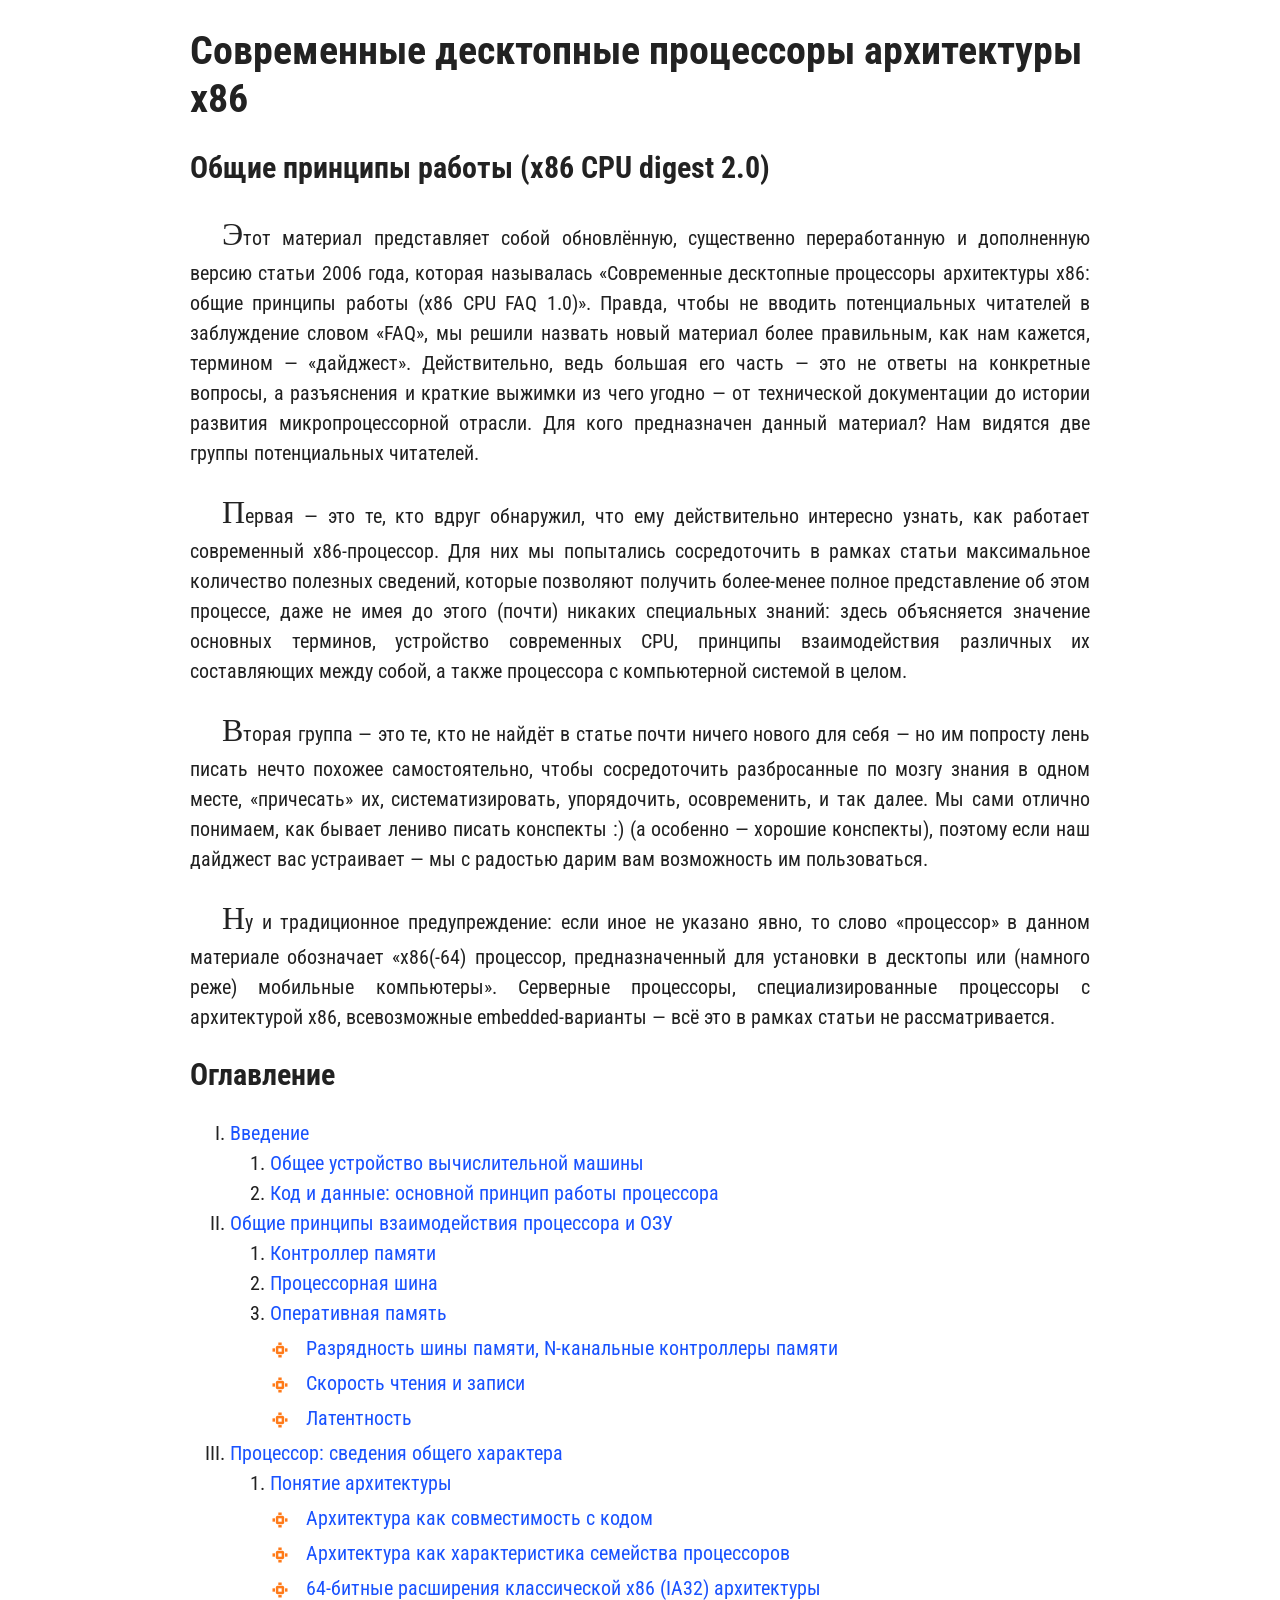
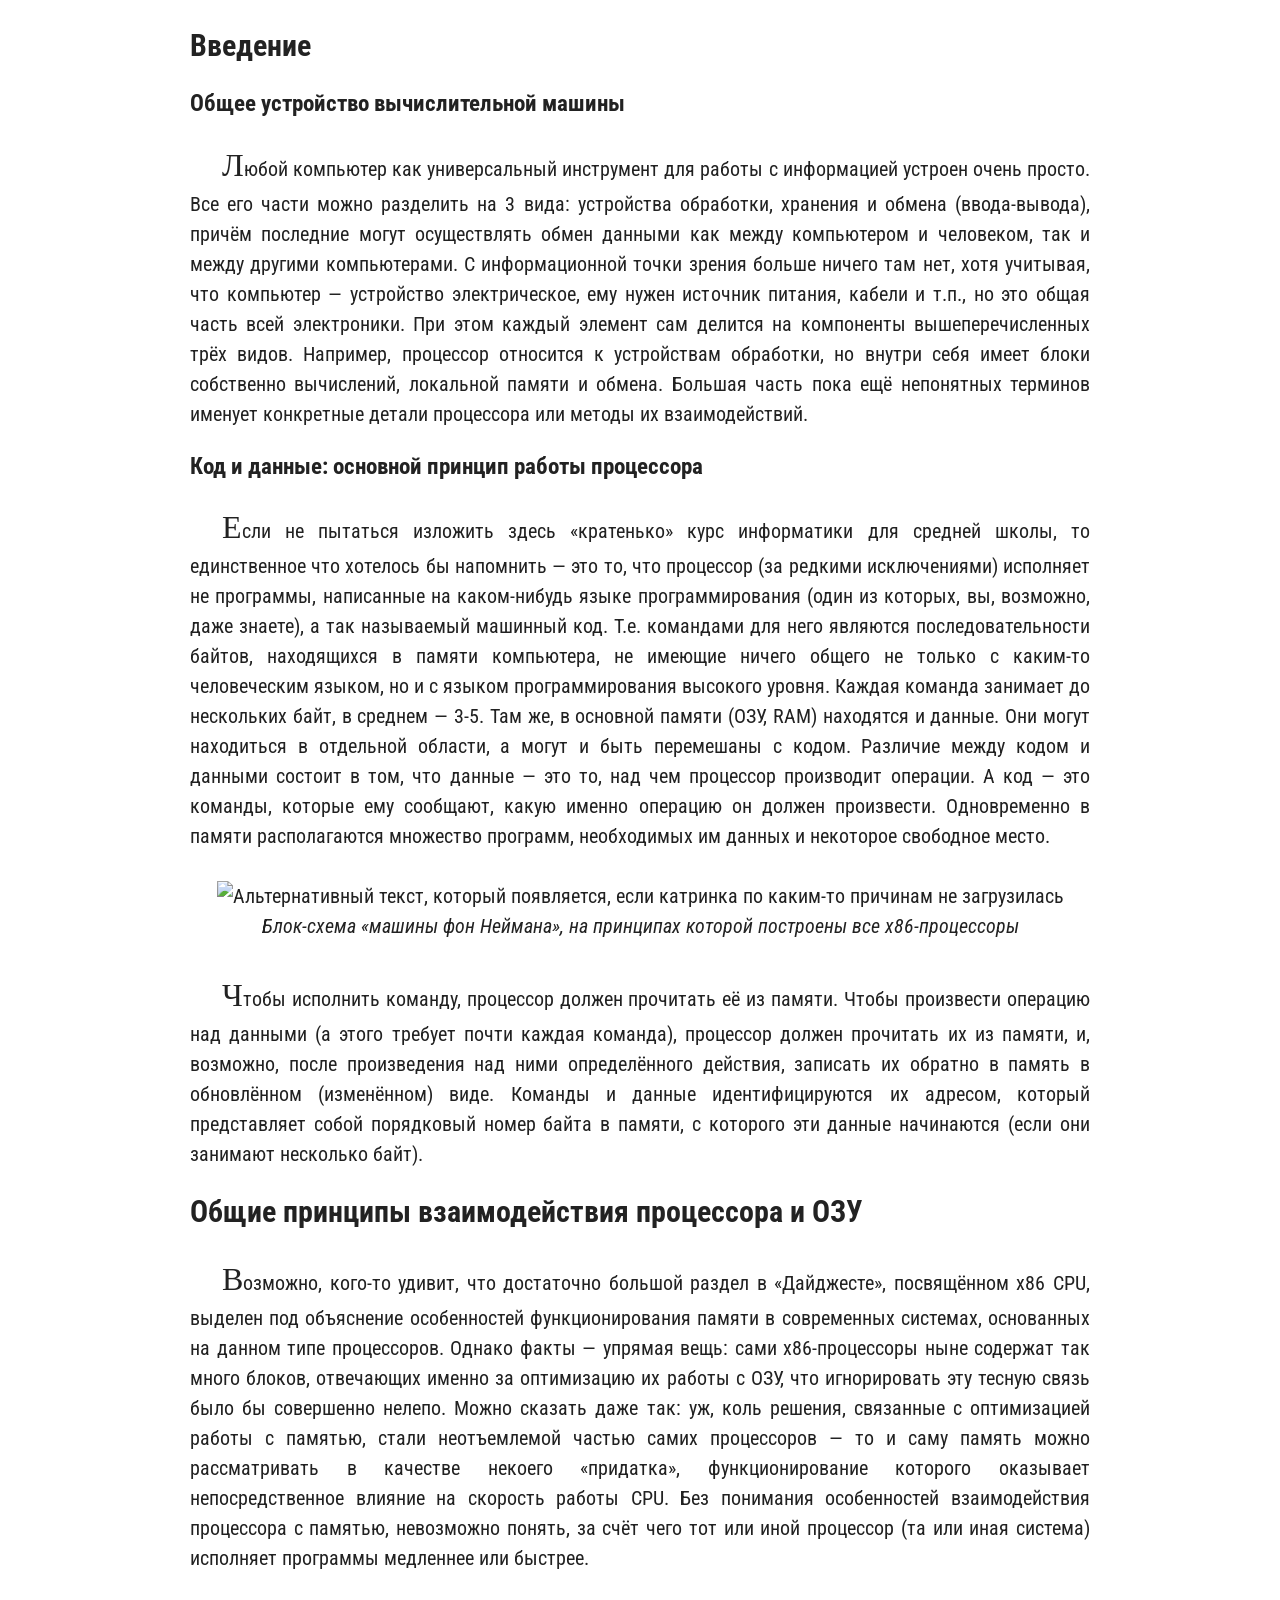
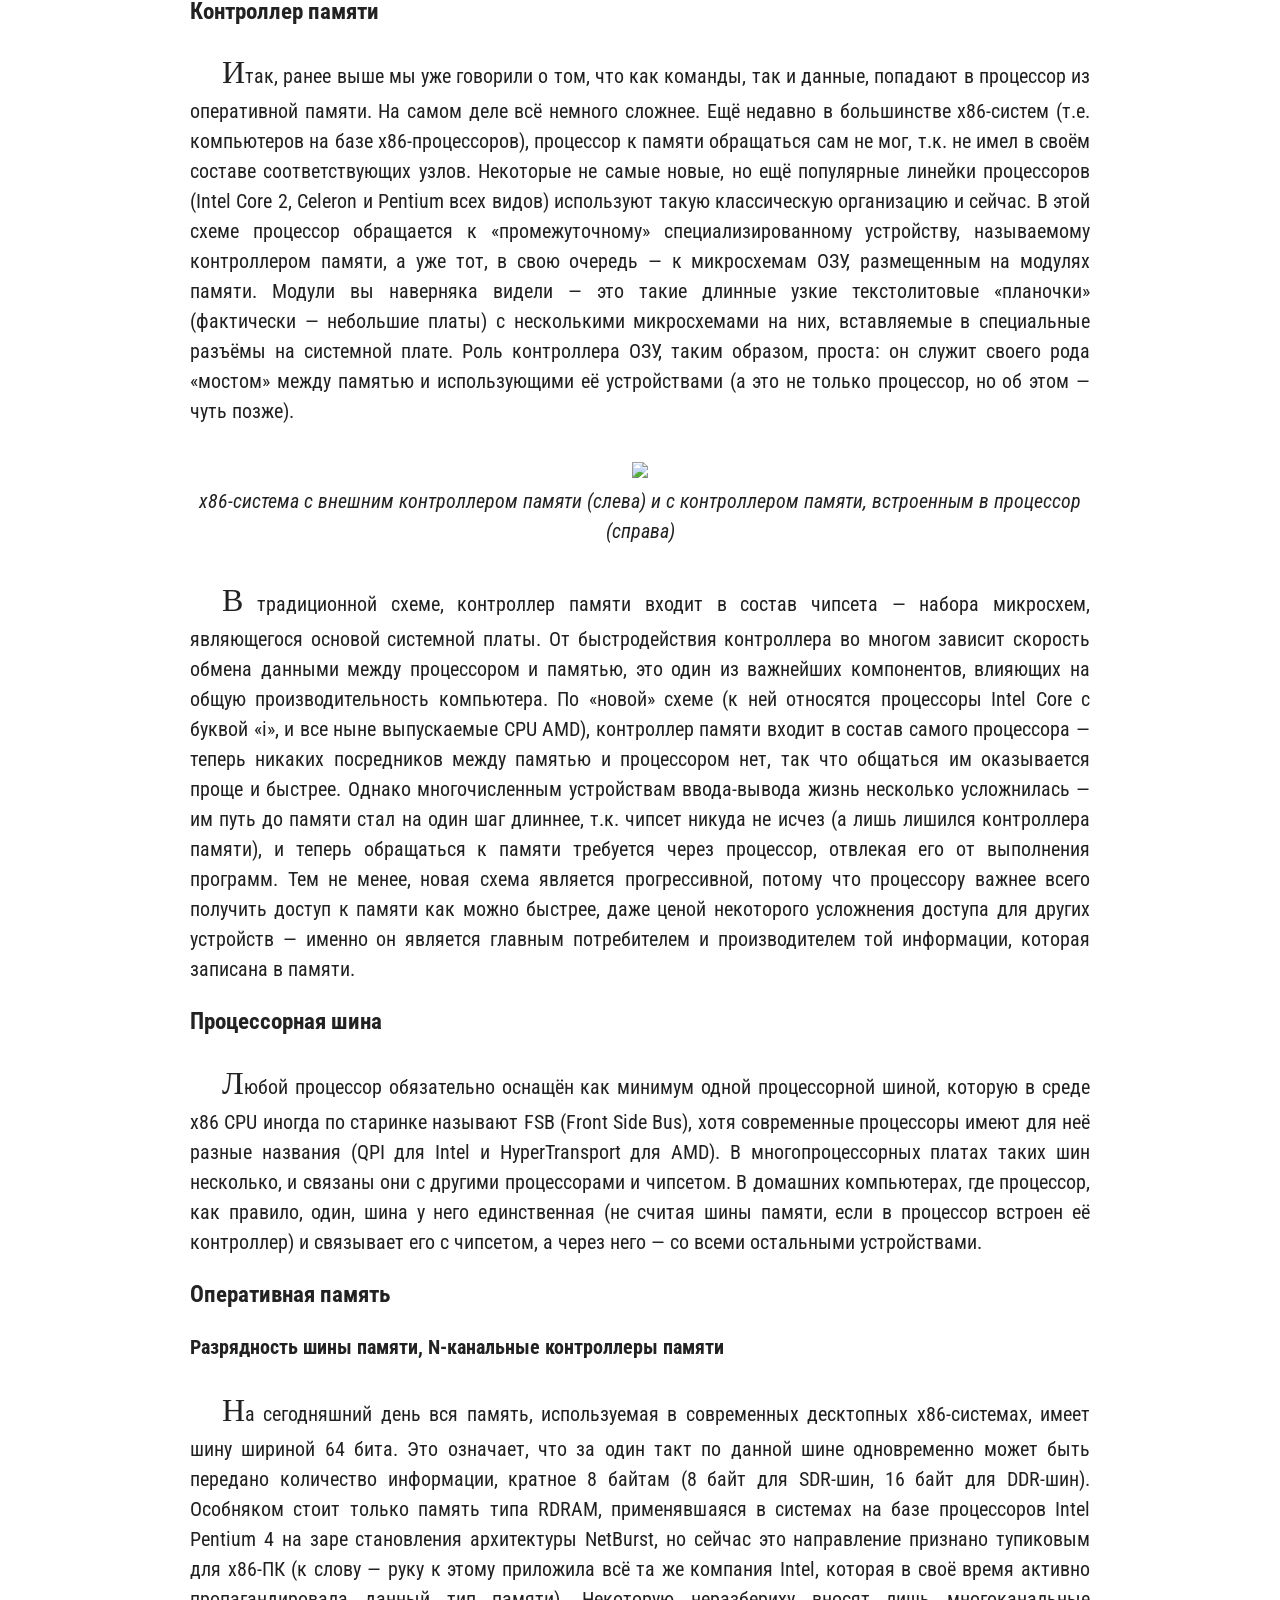
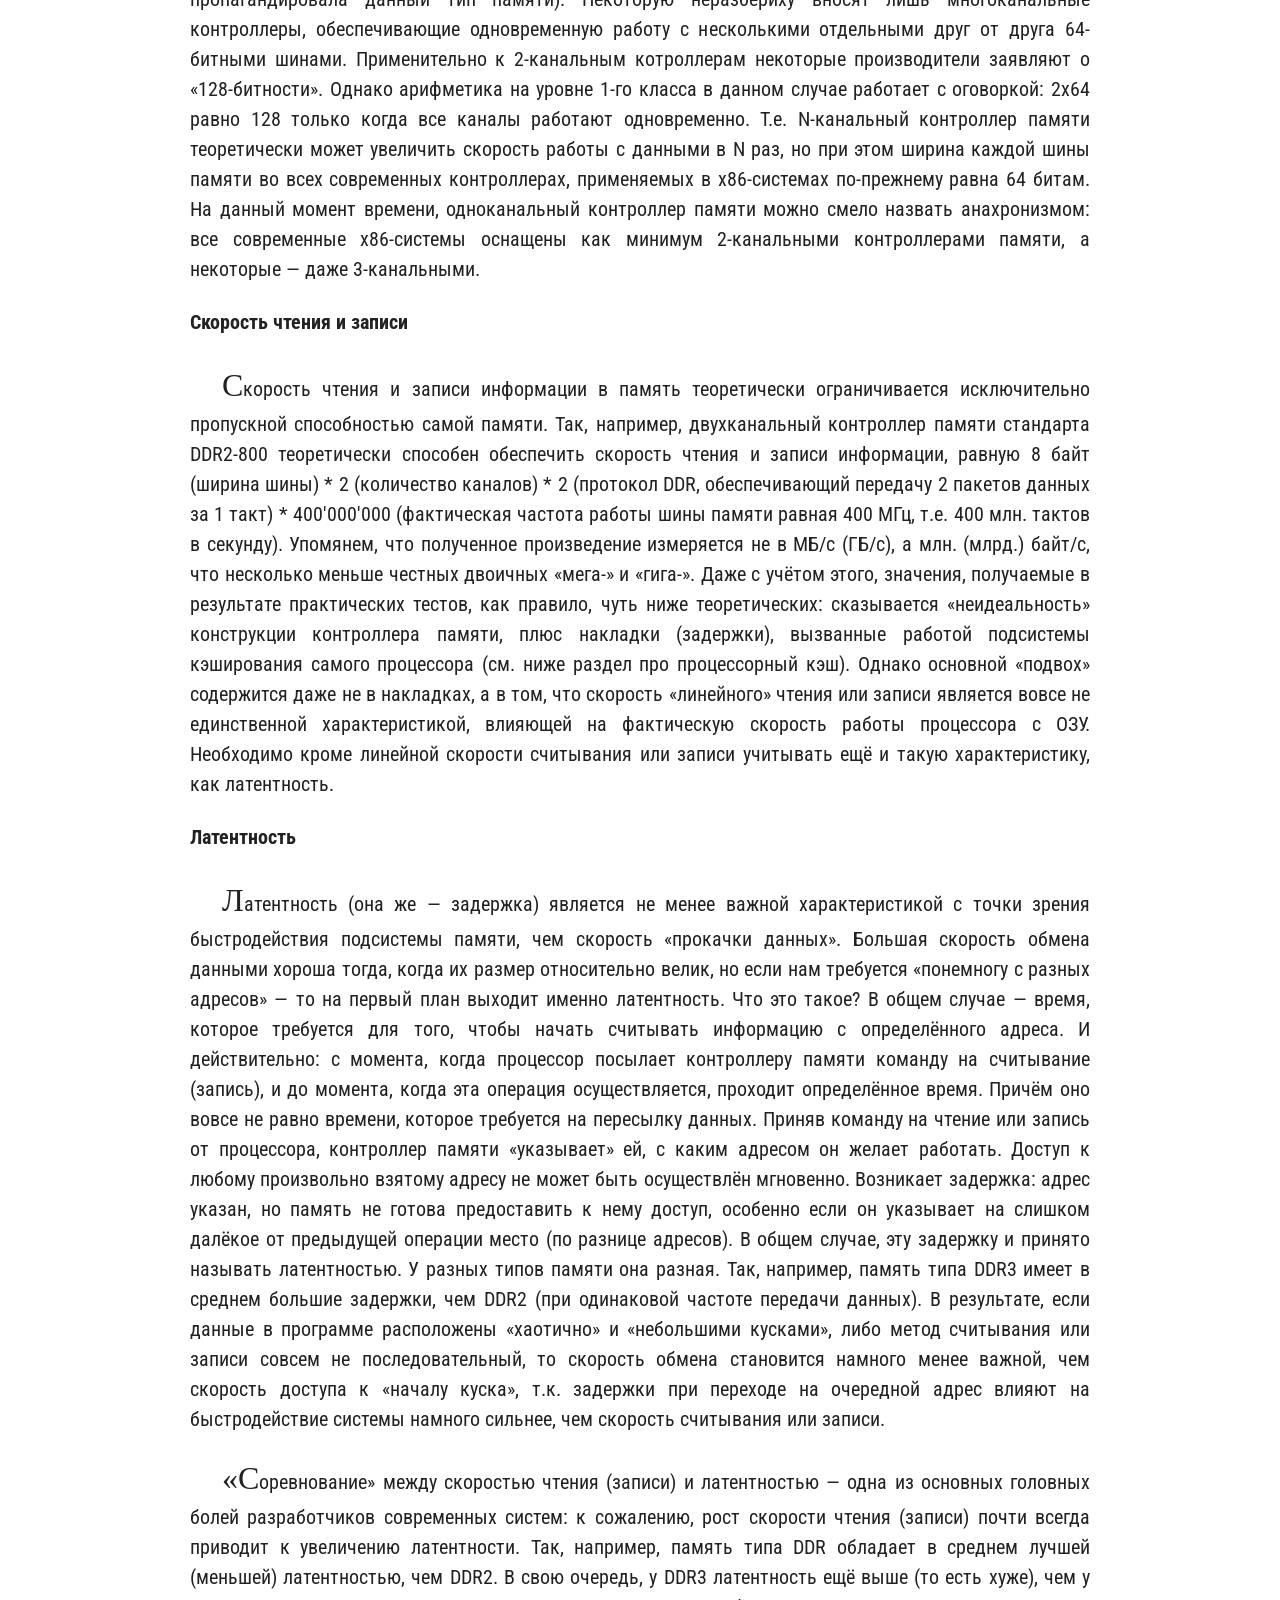
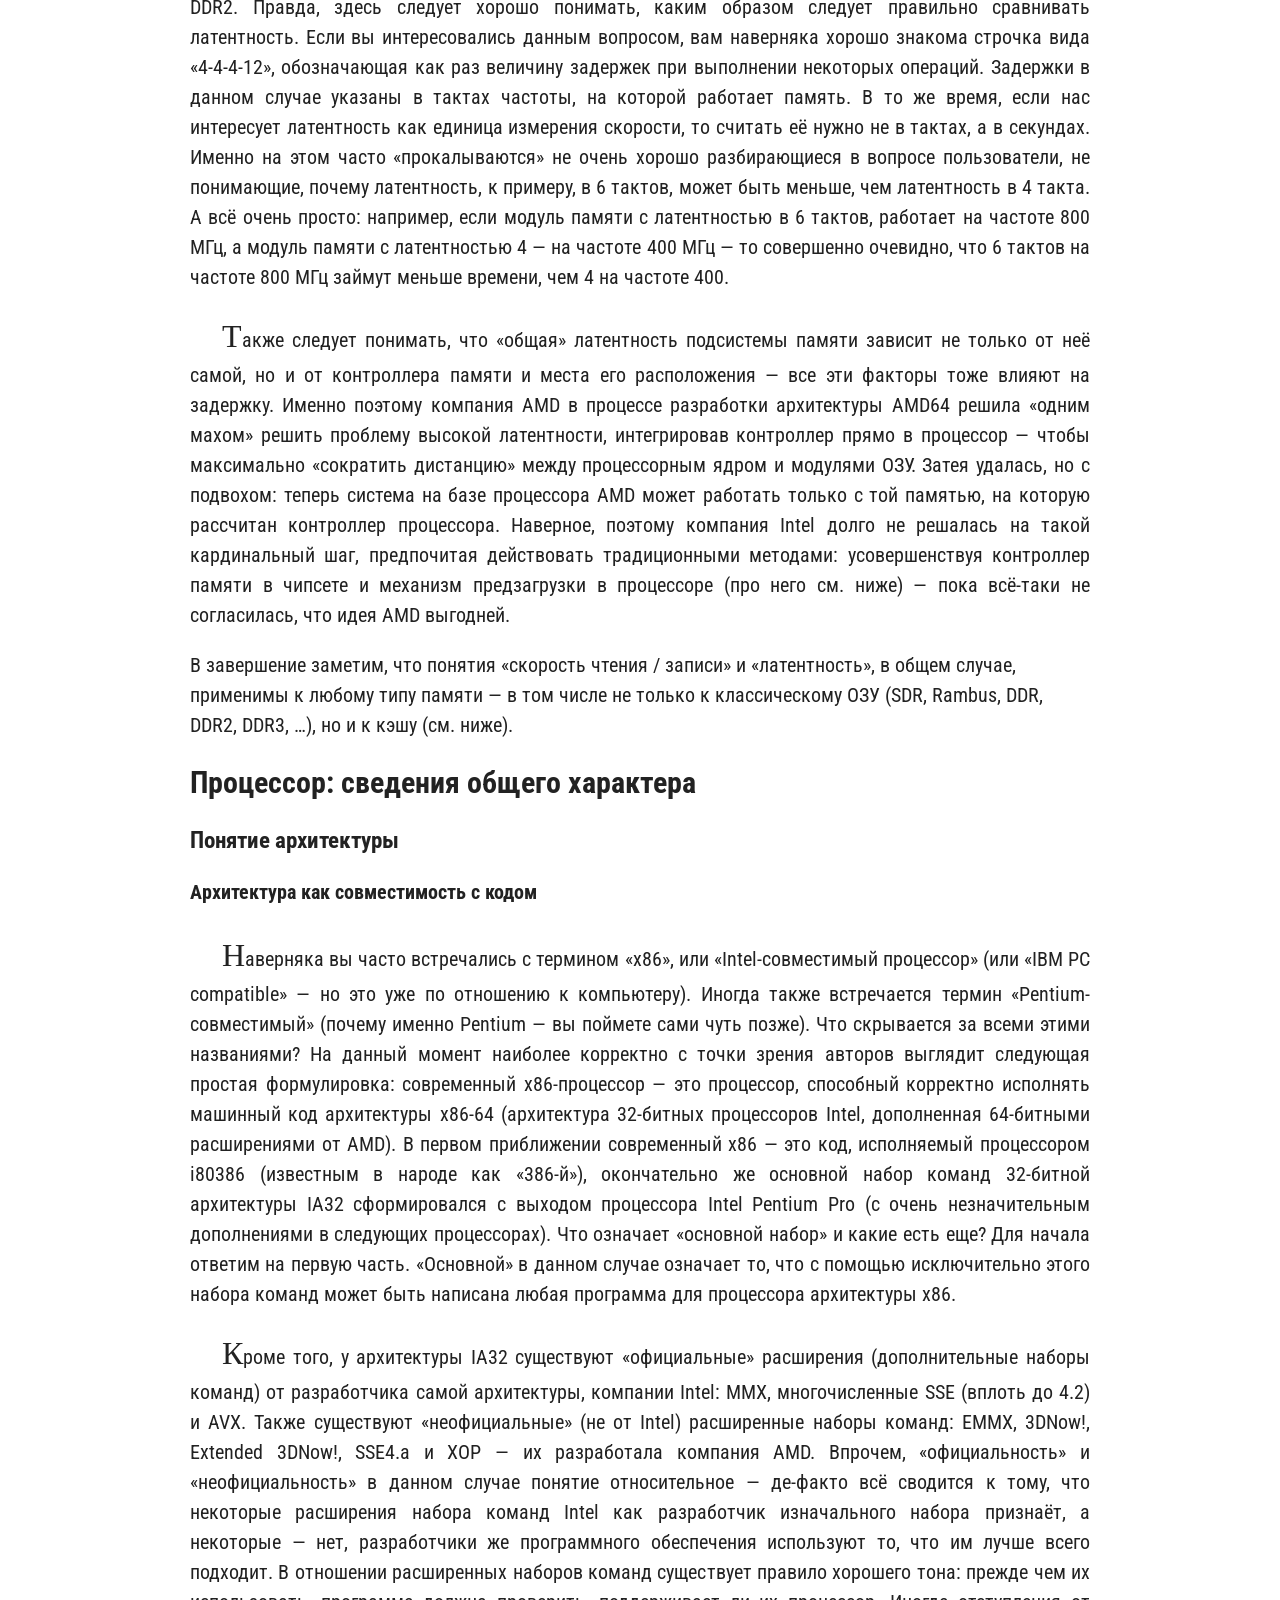
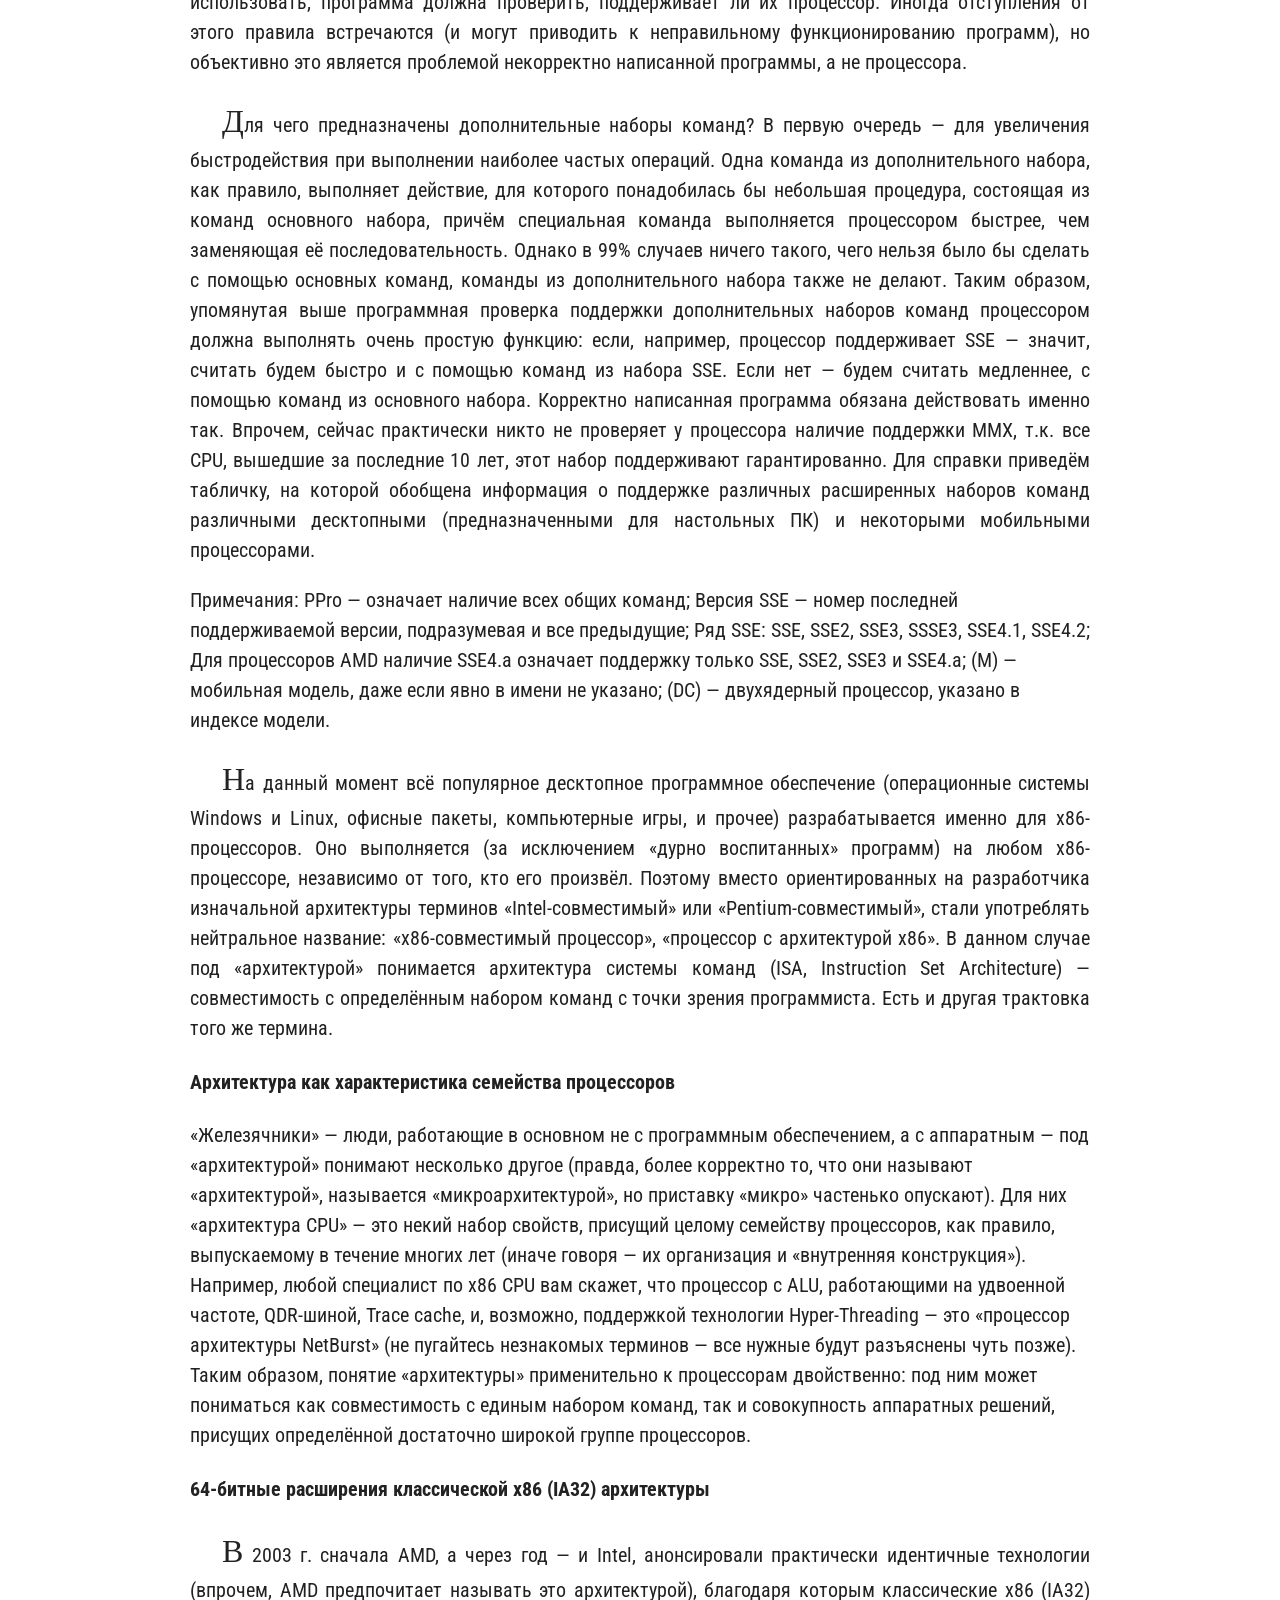
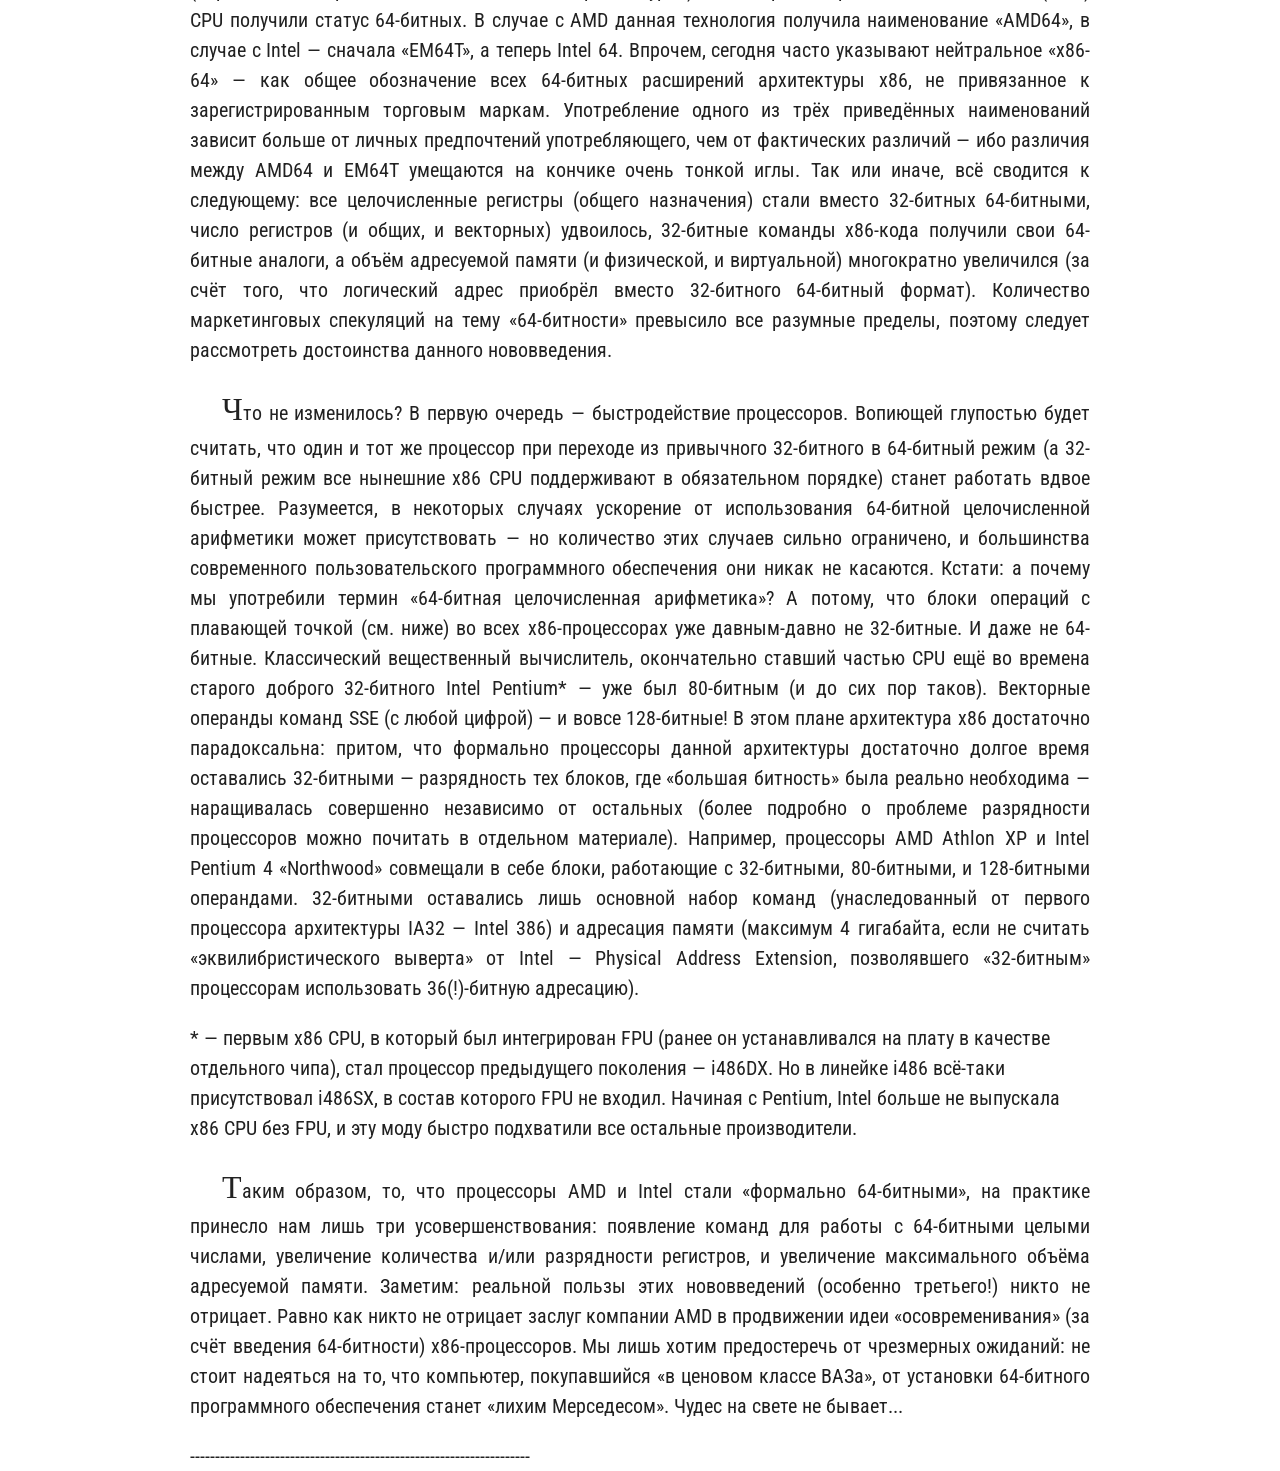
==== commit 9fff47af: "updd" ====
--- a/01-cpu/cpu.html
+++ b/01-cpu/cpu.html
@@ -30,30 +30,35 @@
 			<a href="#intro">Введение</a>
 			<ol>
 				<li><a href="#general-computer-architecture">Общее устройство вычислительной машины</a></li>
-				<li><a href="#code-and-data">Код и данные: основной принцип работы Процессора</a></li>
+				<li><a href="#code-and-data">Код и данные: основной принцип работы процессора</a></li>
 			</ol>
 		</li>
 		<li>
-			Общие принципы взаимодействия ЦПУ и ОЗУ
+			<a href="#cpu-ram-interaction">Общие принципы взаимодействия процессора и ОЗУ</a>
 			<ol>
-				<li>Контроллер памяти</li>
-				<li>Процессорная шина</li>
+				<li><a href="#memory-controller">Контроллер памяти</a></li>
+				<li><a href="#fsb">Процессорная шина</a></li>
 				<li>
-					Оперативная память
+					<a href="#ram">Оперативная память</a>
 					<ul>
-						<li>Разрядность шины памяти, N-канальные контроллеры памяти</li>
-						<li>Скорость чтения/записи</li>
-						<li>Латентность</li>
+						<li><a href="#fsb-capacity">Разрядность шины памяти, N-канальные контроллеры памяти</a></li>
+						<li><a href="#speed">Скорость чтения и записи</a></li>
+						<li><a href="#latency">Латентность</a></li>
 					</ul>
 				</li>
 			</ol>
 		</li>
 		<li>
-			Процессор: сведенья общего характера
+			<a href="#cpu-general">Процессор: сведения общего характера</a>
 			<ol>
-				<li>Понятие архитектуры</li>
-				<li>Процессорное ядро</li>
-				<li>Виртуализация</li>
+				<li>
+					<a href="#architecture-concept">Понятие архитектуры</a>
+					<ul>
+						<li><a href="#arch-code-compat">Архитектура как совместимость с кодом</a></li>
+						<li><a href="#arch-family">Архитектура как характеристика семейства процессоров</a></li>
+						<li><a href="#arch-64bit">64-битные расширения классической x86 (IA32) архитектуры</a></li>
+					</ul>
+				</li>
 			</ol>
 		</li>
 	</ol>
@@ -118,9 +123,9 @@
 	</p>
 	В завершение заметим, что понятия «скорость чтения / записи» и «латентность», в общем случае, применимы к любому типу памяти — в том числе не только к классическому ОЗУ (SDR, Rambus, DDR, DDR2, DDR3, …), но и к кэшу (см. ниже).
 
-	<h2>Процессор: сведения общего характера</h2>
-	<h3>Понятие архитектуры</h3>
-	<h4>Архитектура как совместимость с кодом</h4>
+	<h2 id="cpu-general">Процессор: сведения общего характера</h2>
+	<h3 id="architecture-concept">Понятие архитектуры</h3>
+	<h4 id="arch-code-compat">Архитектура как совместимость с кодом</h4>
 	<p>
 		Наверняка вы часто встречались с термином «x86», или «Intel-совместимый процессор» (или «IBM PC compatible» — но это уже по отношению к компьютеру). Иногда также встречается термин «Pentium-совместимый» (почему именно Pentium — вы поймете сами чуть позже). Что скрывается за всеми этими названиями? На данный момент наиболее корректно с точки зрения авторов выглядит следующая простая формулировка: современный x86-процессор — это процессор, способный корректно исполнять машинный код архитектуры x86-64 (архитектура 32-битных процессоров Intel, дополненная 64-битными расширениями от AMD). В первом приближении современный x86 — это код, исполняемый процессором i80386 (известным в народе как «386-й»), окончательно же основной набор команд 32-битной архитектуры IA32 сформировался с выходом процессора Intel Pentium Pro (с очень незначительным дополнениями в следующих процессорах). Что означает «основной набор» и какие есть еще? Для начала ответим на первую часть. «Основной» в данном случае означает то, что с помощью исключительно этого набора команд может быть написана любая программа для процессора архитектуры x86.
 	</p>
@@ -141,10 +146,10 @@
 	<p>
 		На данный момент всё популярное десктопное программное обеспечение (операционные системы Windows и Linux, офисные пакеты, компьютерные игры, и прочее) разрабатывается именно для x86-процессоров. Оно выполняется (за исключением «дурно воспитанных» программ) на любом x86-процессоре, независимо от того, кто его произвёл. Поэтому вместо ориентированных на разработчика изначальной архитектуры терминов «Intel-совместимый» или «Pentium-совместимый», стали употреблять нейтральное название: «x86-совместимый процессор», «процессор с архитектурой x86». В данном случае под «архитектурой» понимается архитектура системы команд (ISA, Instruction Set Architecture) — совместимость с определённым набором команд с точки зрения программиста. Есть и другая трактовка того же термина.
 	</p>
-	<h4>Архитектура как характеристика семейства процессоров</h4>
+	<h4 id="arch-family">Архитектура как характеристика семейства процессоров</h4>
 	«Железячники» — люди, работающие в основном не с программным обеспечением, а с аппаратным — под «архитектурой» понимают несколько другое (правда, более корректно то, что они называют «архитектурой», называется «микроархитектурой», но приставку «микро» частенько опускают). Для них «архитектура CPU» — это некий набор свойств, присущий целому семейству процессоров, как правило, выпускаемому в течение многих лет (иначе говоря — их организация и «внутренняя конструкция»). Например, любой специалист по x86 CPU вам скажет, что процессор с ALU, работающими на удвоенной частоте, QDR-шиной, Trace cache, и, возможно, поддержкой технологии Hyper-Threading — это «процессор архитектуры NetBurst» (не пугайтесь незнакомых терминов — все нужные будут разъяснены чуть позже). Таким образом, понятие «архитектуры» применительно к процессорам двойственно: под ним может пониматься как совместимость с единым набором команд, так и совокупность аппаратных решений, присущих определённой достаточно широкой группе процессоров.
 
-	<h4>64-битные расширения классической x86 (IA32) архитектуры</h4>
+	<h4 id="arch-64bit">64-битные расширения классической x86 (IA32) архитектуры</h4>
 	<p>
 		В 2003 г. сначала AMD, а через год — и Intel, анонсировали практически идентичные технологии (впрочем, AMD предпочитает называть это архитектурой), благодаря которым классические x86 (IA32) CPU получили статус 64-битных. В случае с AMD данная технология получила наименование «AMD64», в случае с Intel — сначала «EM64T», а теперь Intel 64. Впрочем, сегодня часто указывают нейтральное «x86-64» — как общее обозначение всех 64-битных расширений архитектуры x86, не привязанное к зарегистрированным торговым маркам. Употребление одного из трёх приведённых наименований зависит больше от личных предпочтений употребляющего, чем от фактических различий — ибо различия между AMD64 и EM64T умещаются на кончике очень тонкой иглы. Так или иначе, всё сводится к следующему: все целочисленные регистры (общего назначения) стали вместо 32-битных 64-битными, число регистров (и общих, и векторных) удвоилось, 32-битные команды x86-кода получили свои 64-битные аналоги, а объём адресуемой памяти (и физической, и виртуальной) многократно увеличился (за счёт того, что логический адрес приобрёл вместо 32-битного 64-битный формат). Количество маркетинговых спекуляций на тему «64-битности» превысило все разумные пределы, поэтому следует рассмотреть достоинства данного нововведения.
 	</p>
--- a/01-cpu/cpu.css
+++ b/01-cpu/cpu.css
@@ -2,35 +2,74 @@
 
 body {
     font-size: 20px;
-    font-family: Roboto Condensed;
+    font-family: 'Roboto Condensed', sans-serif;
+    line-height: 1.5;
+    max-width: 900px;
+    margin: 0 auto;
+    padding: 0 24px;
+    color: #222;
+}
+
+h1, h2, h3, h4 {
+    line-height: 1.2;
 }
 
 p {
     text-align: justify;
 }
 
-    p:first-letter {
+    p::first-letter {
         margin-left: 32px;
         font-size: 32px;
-        font-family: 'Segoe Script';
+        font-family: 'Segoe Script', cursive;
     }
 
 figure {
     text-align: center;
+    margin: 1.5em 0;
 }
 
 figcaption {
     font-style: italic;
 }
-/* ............................................... */
+
 ol {
     list-style: upper-roman;
 }
-
-    ol ol /* В конструкцию <ol> вложена друная конструкция <ol> на любом уровне */ {
+    ol ol {
         list-style: decimal;
     }
 
-    ol ul /* В конструкцию <ol> вложена друная конструкция <ul> на любом уровне */ {
+    ol ul,
+    ul {
         list-style: none;
+        padding-left: 0;
+        margin-left: 0;
     }
+
+        ol ul li,
+        ul li {
+            position: relative;
+            padding-left: 1.8em;
+            margin: 0.25em 0;
+        }
+
+            ol ul li::before,
+            ul li::before {
+                content: "";
+                position: absolute;
+                left: 0;
+                top: 0.35em;
+                width: 1em;
+                height: 1em;
+                background: url("data:image/svg+xml,%3Csvg%20xmlns%3D%27http%3A%2F%2Fwww.w3.org%2F2000%2Fsvg%27%20viewBox%3D%270%200%2024%2024%27%3E%3Cg%20fill%3D%27%23ff7a18%27%3E%3Crect%20x%3D%277%27%20y%3D%277%27%20width%3D%2710%27%20height%3D%2710%27%20rx%3D%272%27%2F%3E%3Crect%20x%3D%2710%27%20y%3D%273%27%20width%3D%274%27%20height%3D%273%27%2F%3E%3Crect%20x%3D%2710%27%20y%3D%2718%27%20width%3D%274%27%20height%3D%273%27%2F%3E%3Crect%20x%3D%273%27%20y%3D%2710%27%20width%3D%273%27%20height%3D%274%27%2F%3E%3Crect%20x%3D%2718%27%20y%3D%2710%27%20width%3D%273%27%20height%3D%274%27%2F%3E%3C%2Fg%3E%3Crect%20x%3D%2710%27%20y%3D%2710%27%20width%3D%274%27%20height%3D%274%27%20fill%3D%27%23ffffff%27%2F%3E%3C%2Fsvg%3E") no-repeat center / contain;
+            }
+
+#table-of-contents + ol a {
+    text-decoration: none;
+    color: #1a53ff;
+}
+
+    #table-of-contents + ol a:hover {
+        text-decoration: underline;
+    }
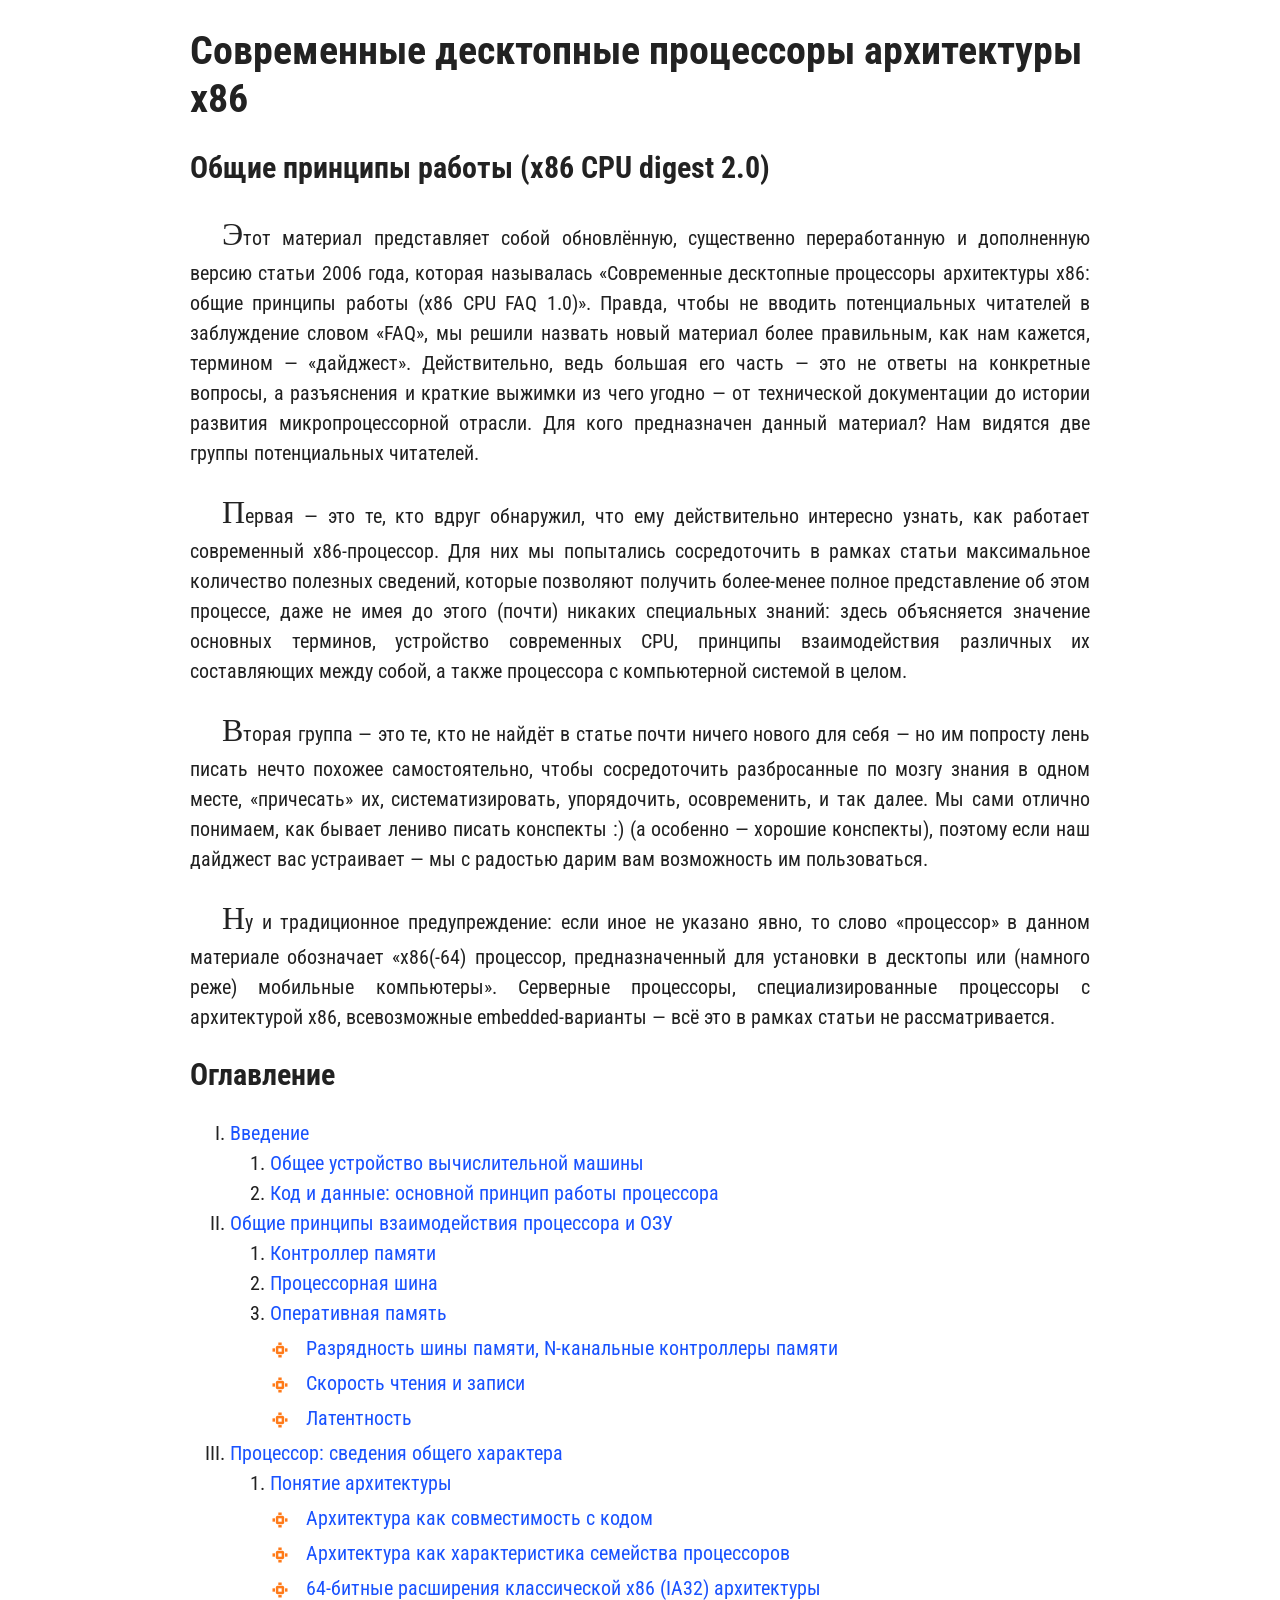
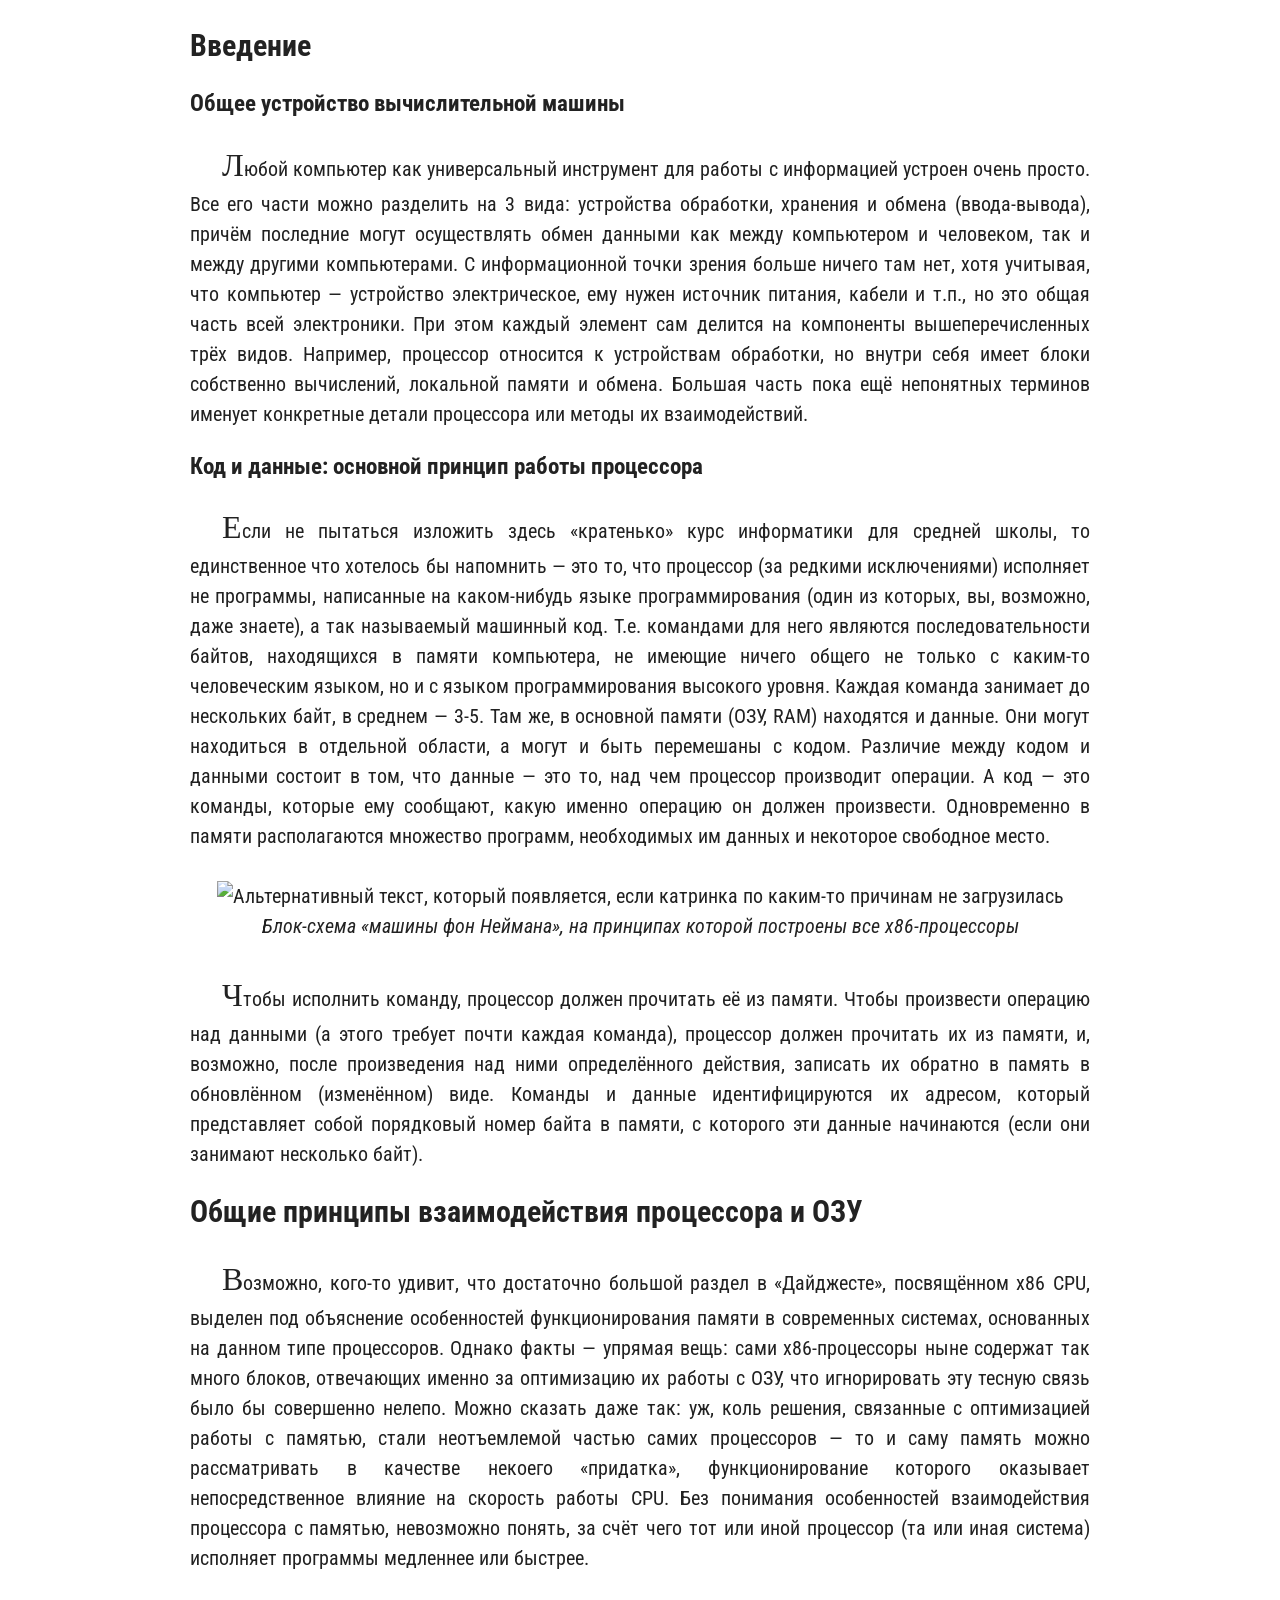
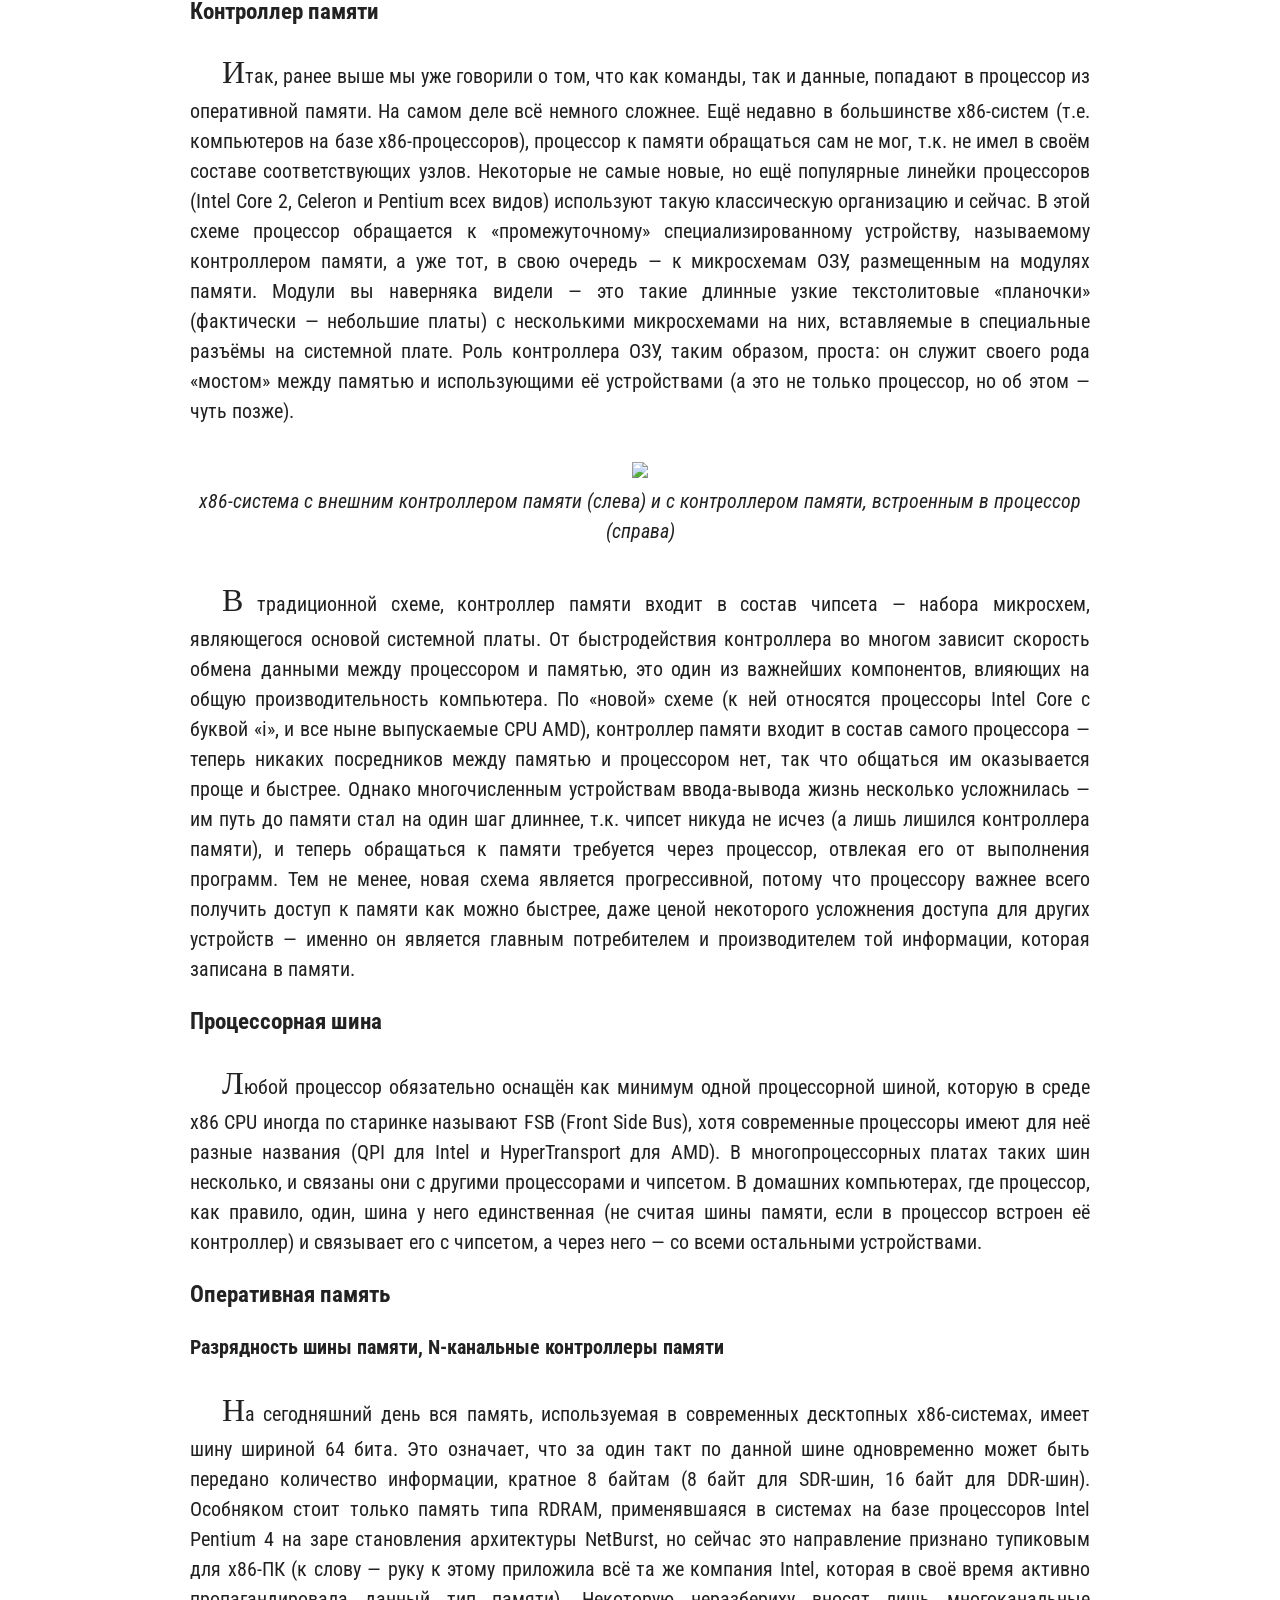
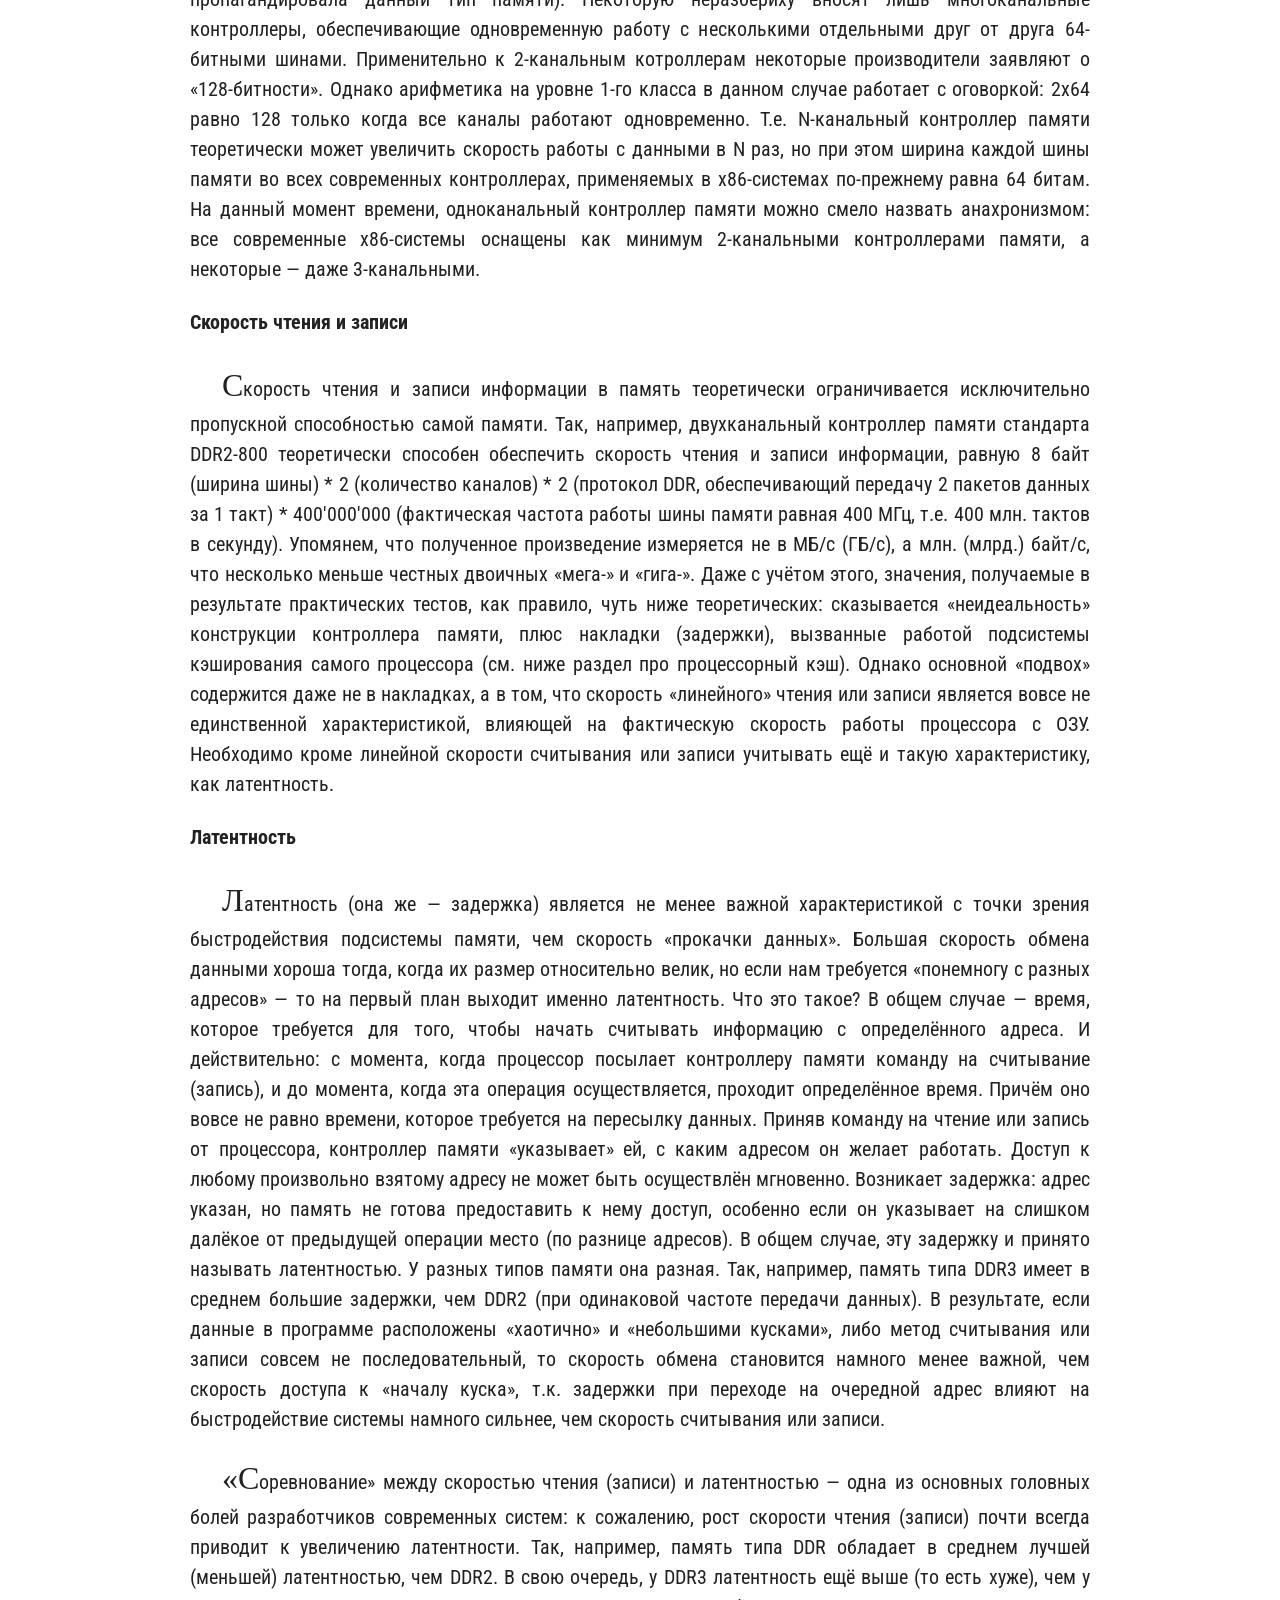
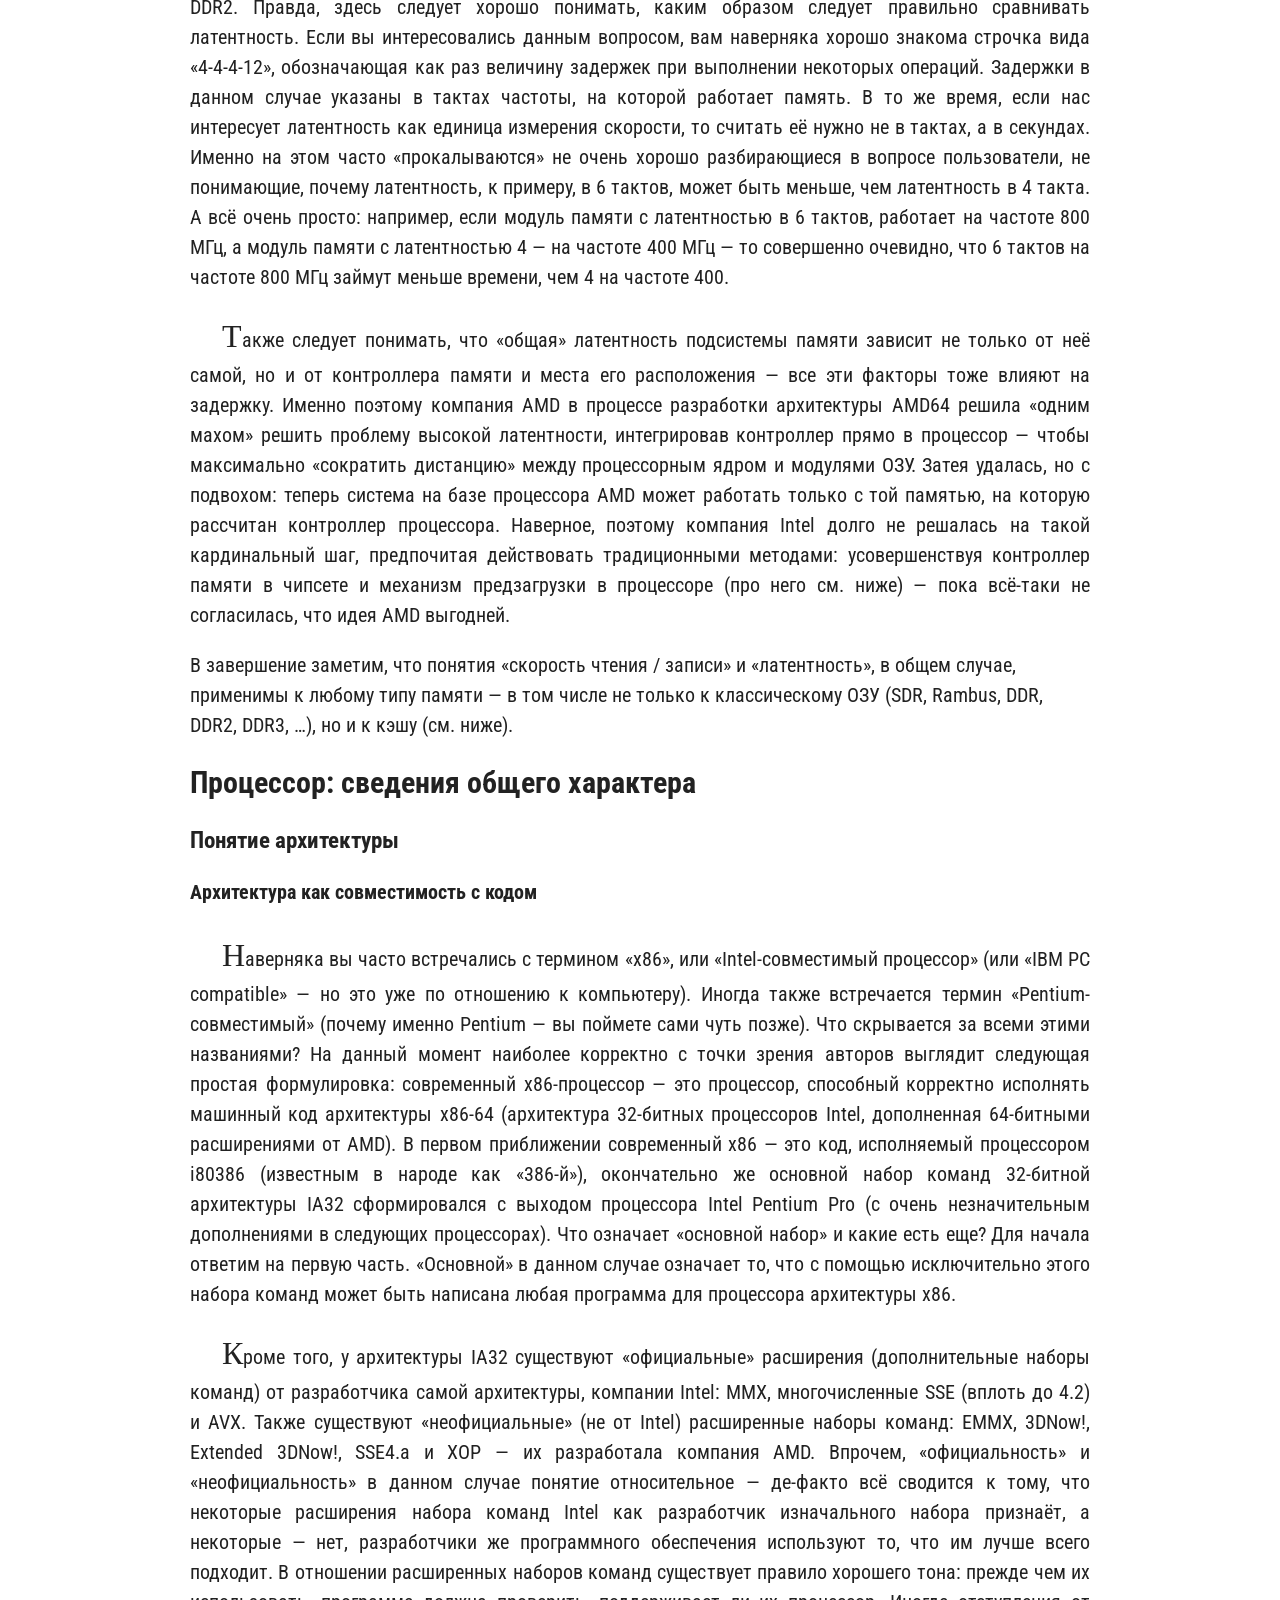
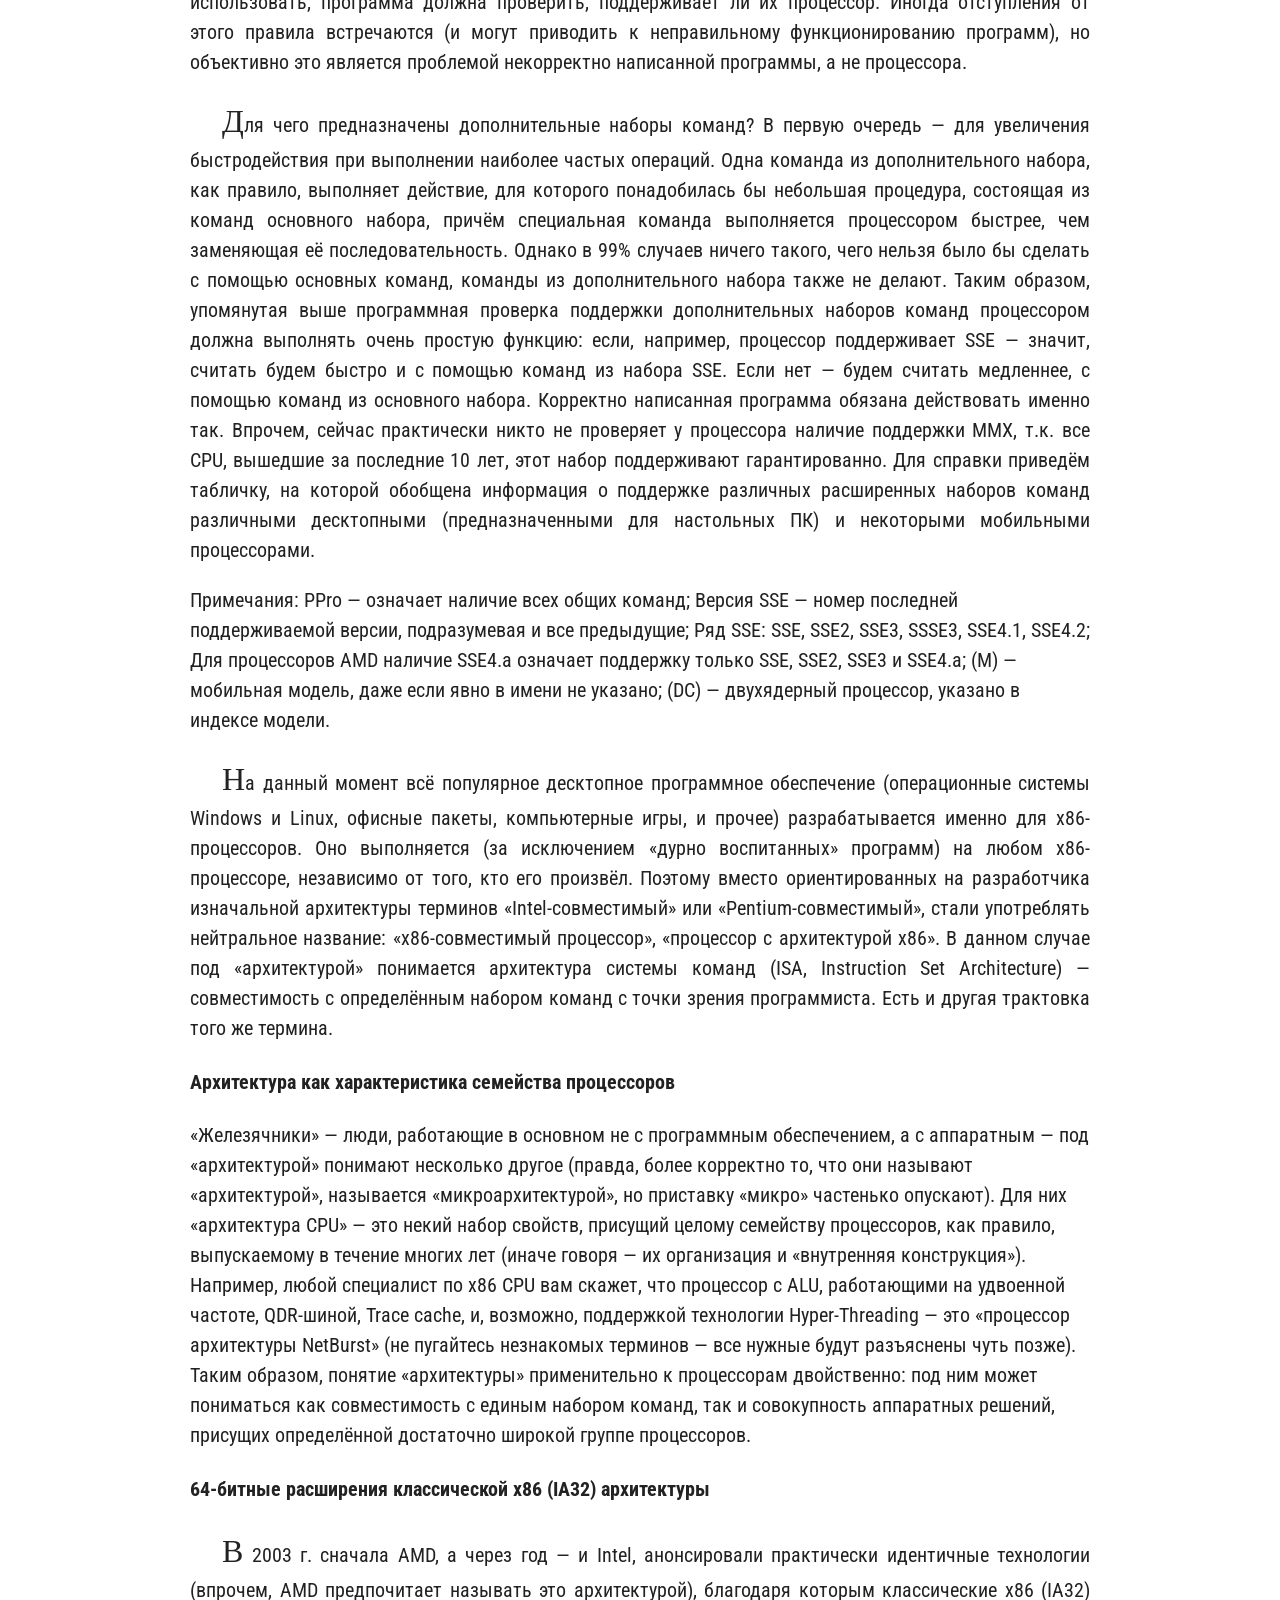
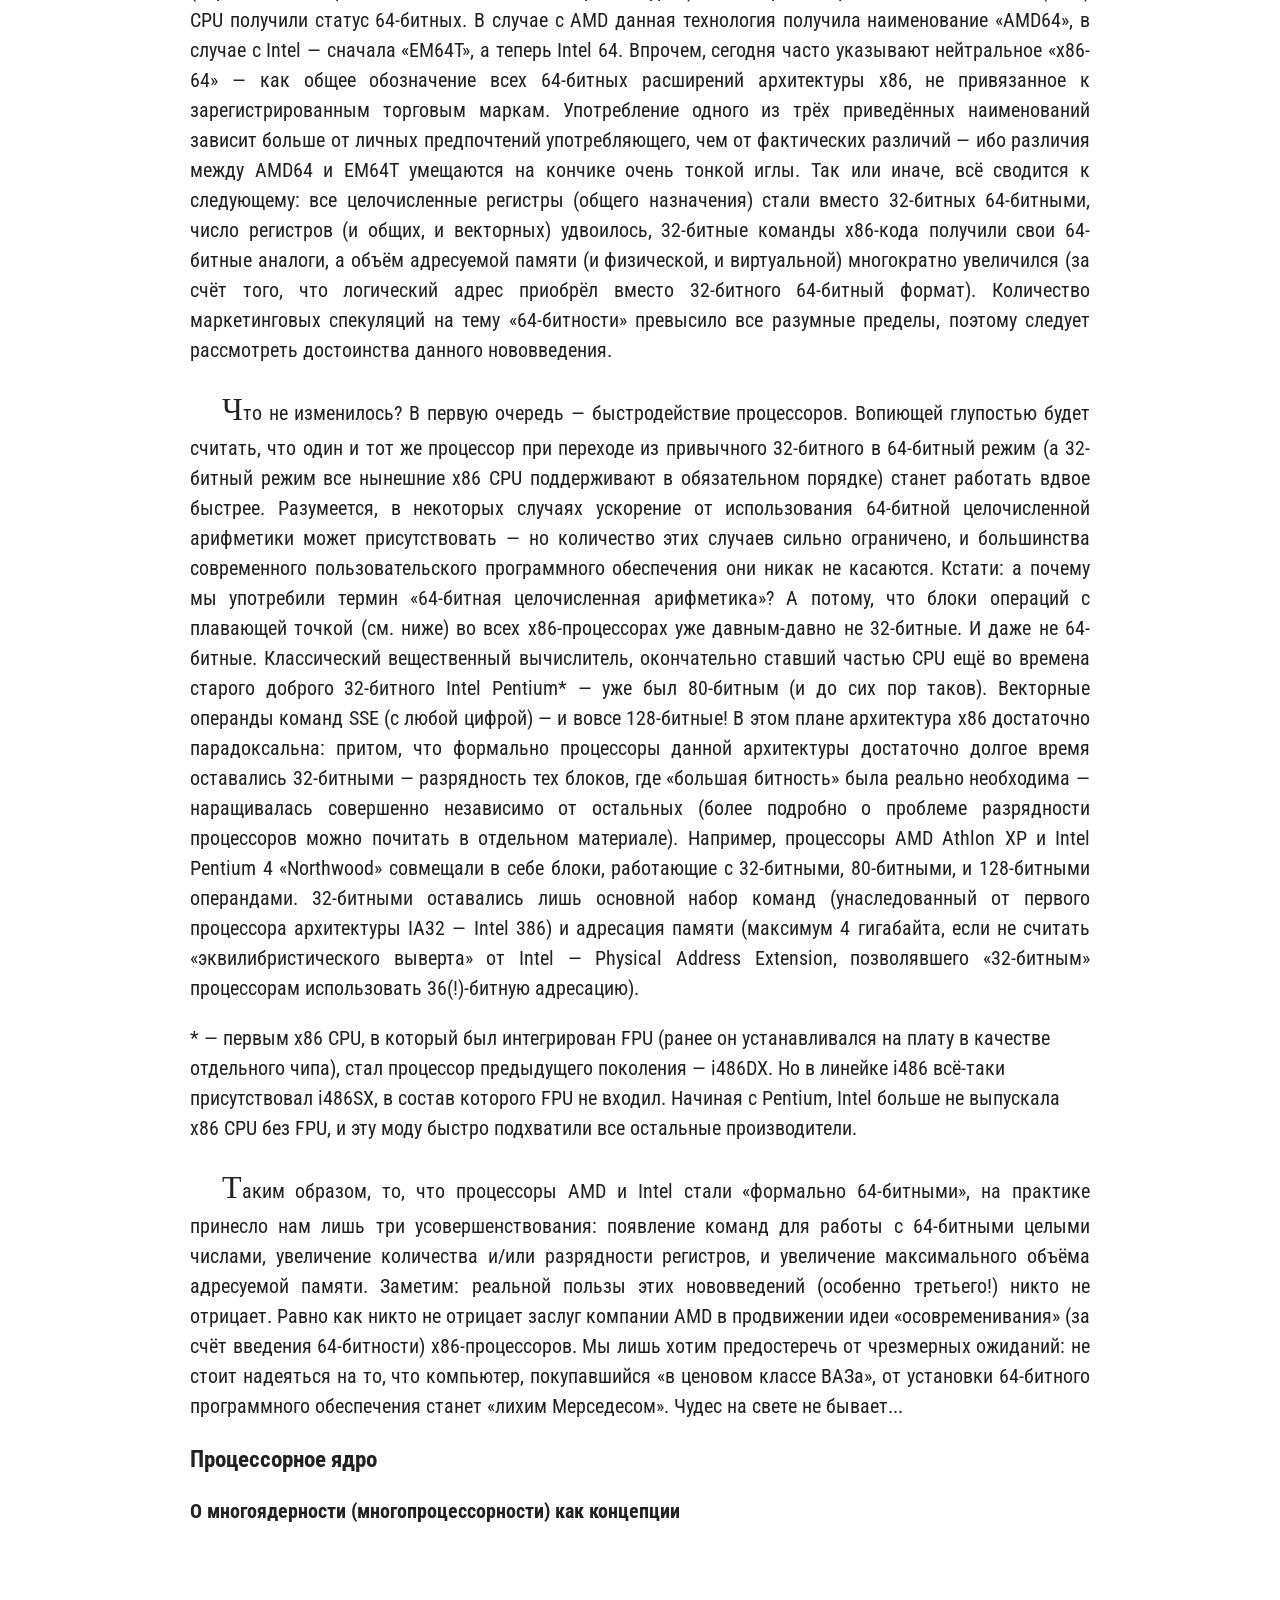
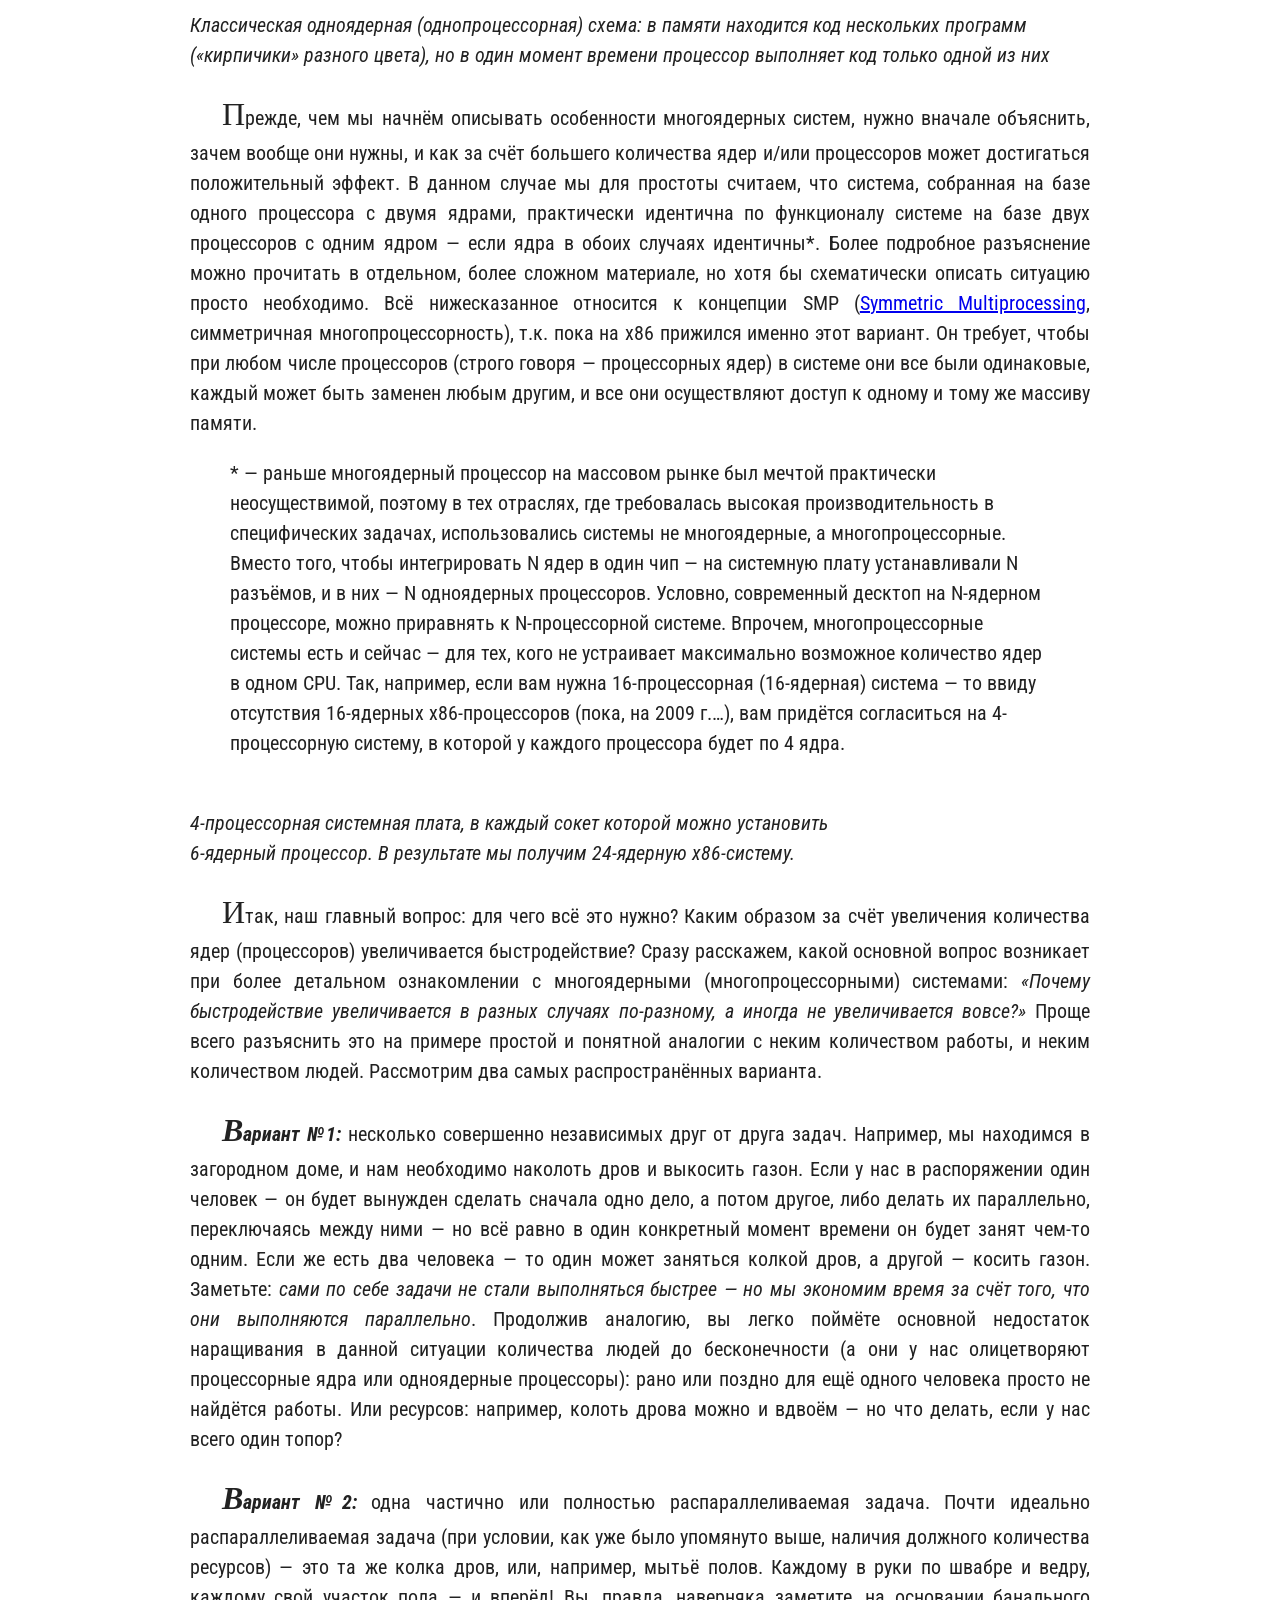
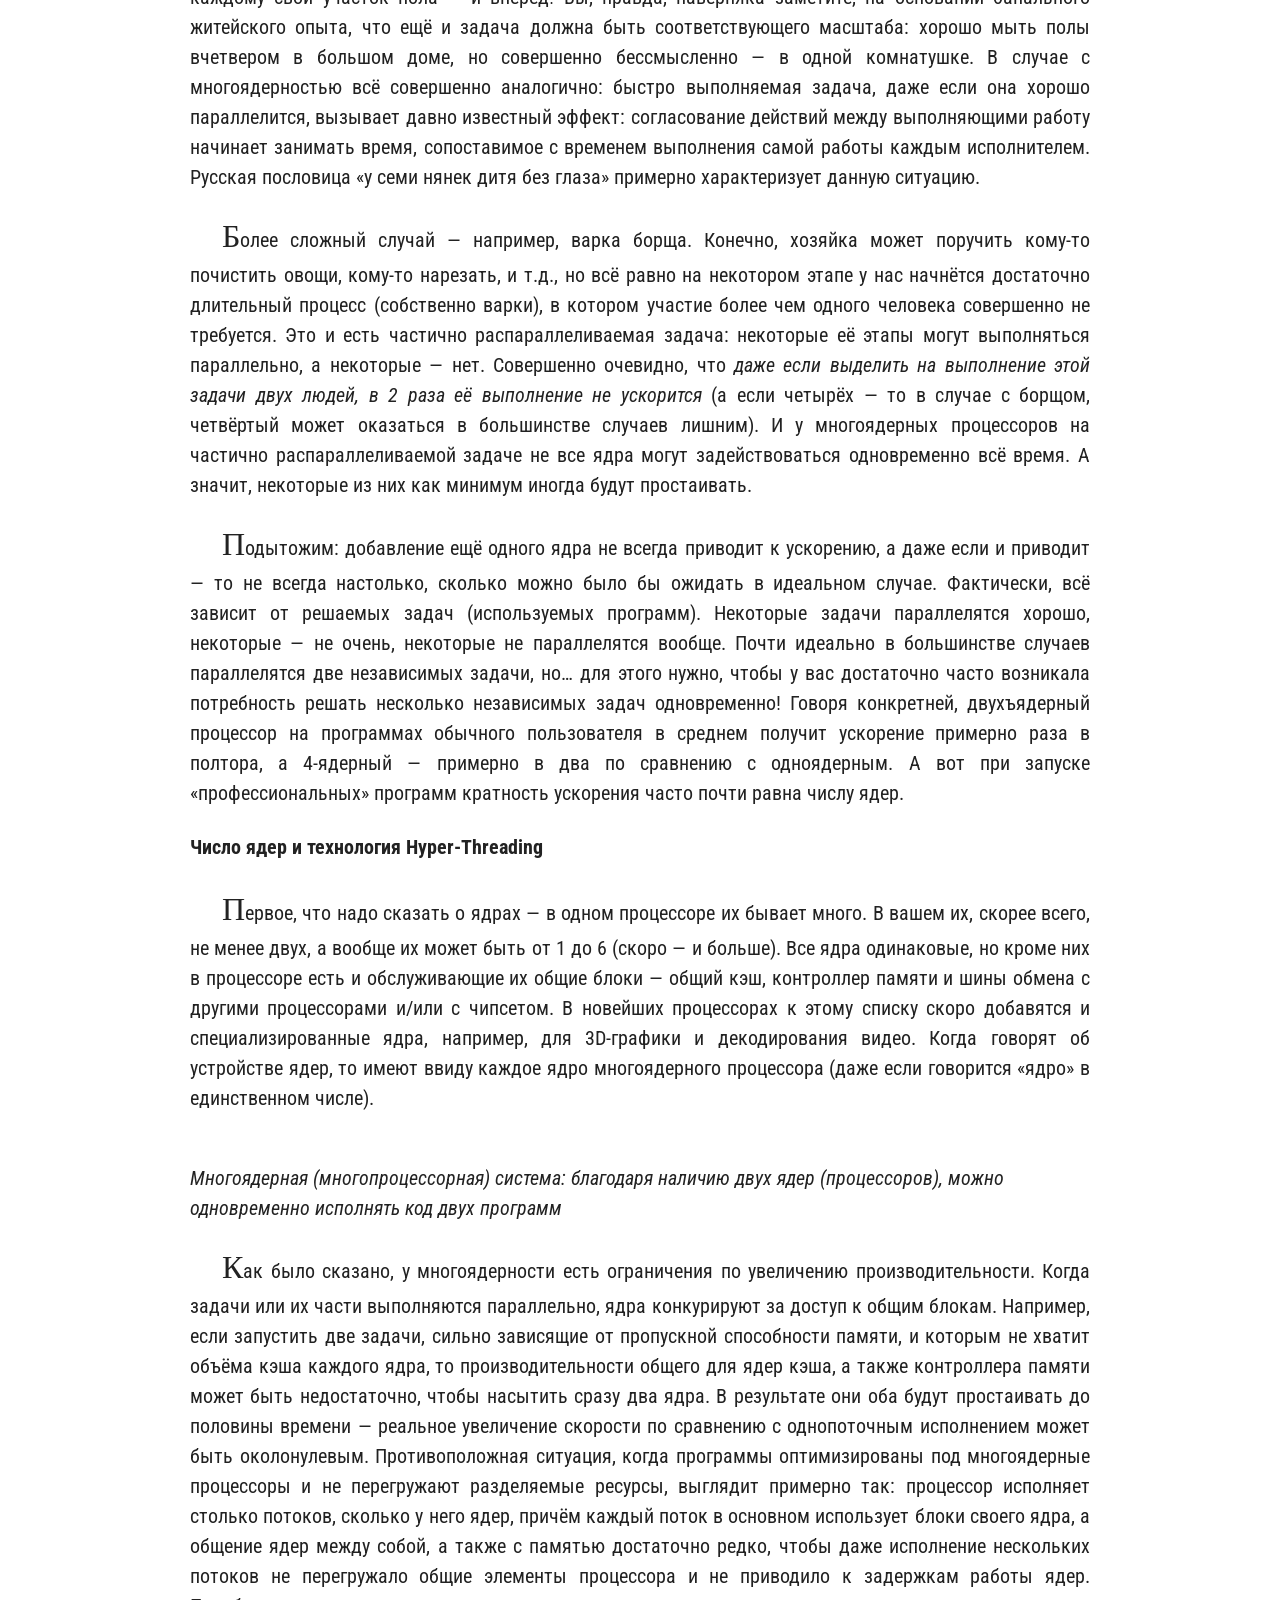
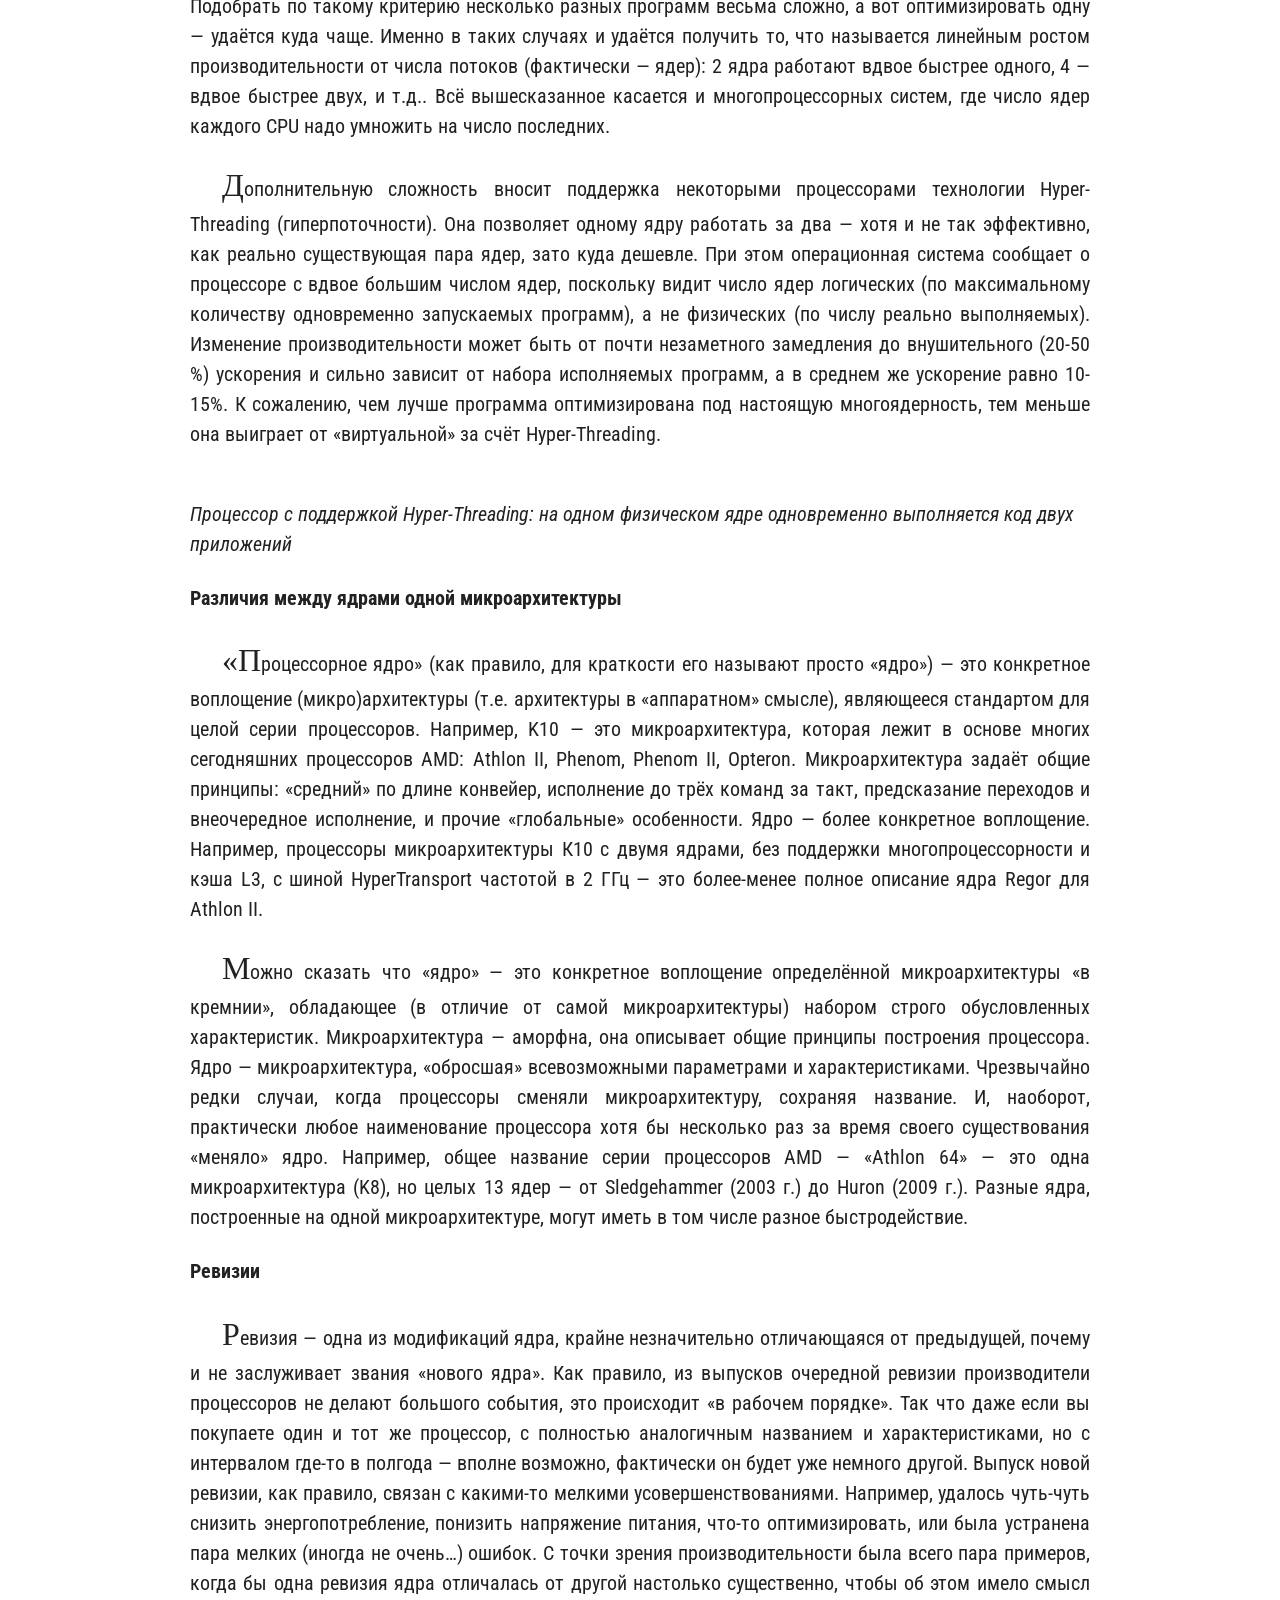
==== commit f0b8e76b: "HW DONE" ====
--- a/01-cpu/cpu.html
+++ b/01-cpu/cpu.html
@@ -158,6 +158,257 @@
 	</p>
 	* — первым x86 CPU, в который был интегрирован FPU (ранее он устанавливался на плату в качестве отдельного чипа), стал процессор предыдущего поколения — i486DX. Но в линейке i486 всё-таки присутствовал i486SX, в состав которого FPU не входил. Начиная с Pentium, Intel больше не выпускала x86 CPU без FPU, и эту моду быстро подхватили все остальные производители.
 	<p>Таким образом, то, что процессоры AMD и Intel стали «формально 64-битными», на практике принесло нам лишь три усовершенствования: появление команд для работы с 64-битными целыми числами, увеличение количества и/или разрядности регистров, и увеличение максимального объёма адресуемой памяти. Заметим: реальной пользы этих нововведений (особенно третьего!) никто не отрицает. Равно как никто не отрицает заслуг компании AMD в продвижении идеи «осовременивания» (за счёт введения 64-битности) x86-процессоров. Мы лишь хотим предостеречь от чрезмерных ожиданий: не стоит надеяться на то, что компьютер, покупавшийся «в ценовом классе ВАЗа», от установки 64-битного программного обеспечения станет «лихим Мерседесом». Чудес на свете не бывает...</p>
-	--------------------------------------------------------------------
+
+	<h3 id="processornoe-yadro">Процессорное ядро </h3><h4 id="o-mnogoyadernosti-mnogoprocessornosti-kak-koncepcii">О многоядерности (многопроцессорности) как концепции</h4><img src="https://media.ixbt.com/opti/https://www.ixbt.com/cpu/images/cpu-digest-2009/1-th-1-cpu.png" alt=""><br>
+	<br><em>
+		Классическая одноядерная (однопроцессорная) схема: в памяти находится код нескольких программ («кирпичики» разного цвета), но в один момент времени процессор выполняет код только одной из них
+	</em><p>Прежде, чем мы начнём описывать особенности многоядерных систем, нужно вначале объяснить, зачем вообще они нужны, и как за счёт большего количества ядер и/или процессоров может достигаться положительный эффект. В данном случае мы для простоты считаем, что система, собранная на базе одного процессора с двумя ядрами, практически идентична по функционалу системе на базе двух процессоров с одним ядром — если ядра в обоих случаях идентичны*. Более подробное разъяснение можно прочитать в отдельном, более сложном материале, но хотя бы схематически описать ситуацию просто необходимо. Всё нижесказанное относится к концепции SMP (<a href="https://api.ixbt.com/to/[base64]">Symmetric Multiprocessing</a>, cимметричная многопроцессорность), т.к. пока на x86 прижился именно этот вариант. Он требует, чтобы при любом числе процессоров (строго говоря — процессорных ядер) в системе они все были одинаковые, каждый может быть заменен любым другим, и все они осуществляют доступ к одному и тому же массиву памяти.</p><blockquote> * — pаньше многоядерный процессор на массовом рынке был мечтой практически неосуществимой, поэтому в тех отраслях, где требовалась высокая производительность в специфических задачах, использовались системы не многоядерные, а многопроцессорные. Вместо того, чтобы интегрировать N ядер в один чип — на системную плату устанавливали N разъёмов, и в них — N одноядерных процессоров. Условно, современный десктоп на N-ядерном процессоре, можно приравнять к N-процессорной системе. Впрочем, многопроцессорные системы есть и сейчас — для тех, кого не устраивает максимально возможное количество ядер в одном CPU. Так, например, если вам нужна 16-процессорная (16-ядерная) система — то ввиду отсутствия 16-ядерных x86-процессоров (пока, на 2009 г.…), вам придётся согласиться на 4-процессорную систему, в которой у каждого процессора будет по 4 ядра.</blockquote><img src="https://media.ixbt.com/opti/https://www.ixbt.com/cpu/images/cpu-digest-2009/4-cpu-mb.png" alt=""><br><em>
+		4-процессорная системная плата, в каждый сокет которой можно установить<br> 6-ядерный процессор. В результате мы получим 24-ядерную x86-систему.
+	</em><p>
+		Итак, наш главный вопрос: для чего всё это нужно? Каким образом за счёт увеличения количества ядер (процессоров) увеличивается быстродействие? Сразу расскажем, какой основной вопрос возникает при более детальном ознакомлении с многоядерными (многопроцессорными) системами: <em>«Почему быстродействие увеличивается в разных случаях по-разному, а иногда не увеличивается вовсе?»</em> Проще всего разъяснить это на примере простой и понятной аналогии с неким количеством работы, и неким количеством людей. Рассмотрим два самых распространённых варианта.
+	</p>
+	<p>
+		<strong><em>Вариант №1:</em></strong> несколько совершенно независимых друг от друга задач. Например, мы находимся в загородном доме, и нам необходимо наколоть дров и выкосить газон. Если у нас в распоряжении один человек — он будет вынужден сделать сначала одно дело, а потом другое, либо делать их параллельно, переключаясь между ними — но всё равно в один конкретный момент времени он будет занят чем-то одним. Если же есть два человека — то один может заняться колкой дров, а другой — косить газон. Заметьте: <em>сами по себе задачи не стали выполняться быстрее — но мы экономим время за счёт того, что они выполняются параллельно</em>. Продолжив аналогию, вы легко поймёте основной недостаток наращивания в данной ситуации количества людей до бесконечности (а они у нас олицетворяют процессорные ядра или одноядерные процессоры): рано или поздно для ещё одного человека просто не найдётся работы. Или ресурсов: например, колоть дрова можно и вдвоём — но что делать, если у нас всего один топор?
+	</p>
+	<p>
+		<strong><em>Вариант №2:</em></strong> одна частично или полностью распараллеливаемая задача. Почти идеально распараллеливаемая задача (при условии, как уже было упомянуто выше, наличия должного количества ресурсов) — это та же колка дров, или, например, мытьё полов. Каждому в руки по швабре и ведру, каждому свой участок пола — и вперёд! Вы, правда, наверняка заметите, на основании банального житейского опыта, что ещё и задача должна быть соответствующего масштаба: хорошо мыть полы вчетвером в большом доме, но совершенно бессмысленно — в одной комнатушке. В случае с многоядерностью всё совершенно аналогично: быстро выполняемая задача, даже если она хорошо параллелится, вызывает давно известный эффект: согласование действий между выполняющими работу начинает занимать время, сопоставимое с временем выполнения самой работы каждым исполнителем. Русская пословица «у семи нянек дитя без глаза» примерно характеризует данную ситуацию.
+	</p><p>
+		Более сложный случай — например, варка борща. Конечно, хозяйка может поручить кому-то почистить овощи, кому-то нарезать, и т.д., но всё равно на некотором этапе у нас начнётся достаточно длительный процесс (собственно варки), в котором участие более чем одного человека совершенно не требуется. Это и есть частично распараллеливаемая задача: некоторые её этапы могут выполняться параллельно, а некоторые — нет. Совершенно очевидно, что <em>даже если выделить на выполнение этой задачи двух людей, в 2 раза её выполнение не ускорится</em> (а если четырёх — то в случае с борщом, четвёртый может оказаться в большинстве случаев лишним). И у многоядерных процессоров на частично распараллеливаемой задаче не все ядра могут задействоваться одновременно всё время. А значит, некоторые из них как минимум иногда будут простаивать.
+	</p>
+	<p>
+		Подытожим: добавление ещё одного ядра не всегда приводит к ускорению, а даже если и приводит — то не всегда настолько, сколько можно было бы ожидать в идеальном случае. Фактически, всё зависит от решаемых задач (используемых программ). Некоторые задачи параллелятся хорошо, некоторые — не очень, некоторые не параллелятся вообще. Почти идеально в большинстве случаев параллелятся две независимых задачи, но… для этого нужно, чтобы у вас достаточно часто возникала потребность решать несколько независимых задач одновременно! Говоря конкретней, двухъядерный процессор на программах обычного пользователя в среднем получит ускорение примерно раза в полтора, а 4-ядерный — примерно в два по сравнению с одноядерным. А вот при запуске «профессиональных» программ кратность ускорения часто почти равна числу ядер.
+	</p><h4 id="chislo-yader-i-tehnologiya-hyper-threading">
+		Число ядер и технология Hyper-Threading
+
+	</h4><p>
+		Первое, что надо сказать о ядрах — в одном процессоре их бывает много. В вашем их, скорее всего, не менее двух, а вообще их может быть от 1 до 6 (скоро — и больше). Все ядра одинаковые, но кроме них в процессоре есть и обслуживающие их общие блоки — общий кэш, контроллер памяти и шины обмена с другими процессорами и/или с чипсетом. В новейших процессорах к этому списку скоро добавятся и специализированные ядра, например, для 3D-графики и декодирования видео. Когда говорят об устройстве ядер, то имеют ввиду каждое ядро многоядерного процессора (даже если говорится «ядро» в единственном числе).
+	</p><img src="https://media.ixbt.com/opti/https://www.ixbt.com/cpu/images/cpu-digest-2009/2-th-2-cpu.png" alt=""><br><em>Многоядерная (многопроцессорная) система: благодаря наличию двух ядер (процессоров), можно одновременно исполнять код двух программ</em><p>
+		Как было сказано, у многоядерности есть ограничения по увеличению производительности. Когда задачи или их части выполняются параллельно, ядра конкурируют за доступ к общим блокам. Например, если запустить две задачи, сильно зависящие от пропускной способности памяти, и которым не хватит объёма кэша каждого ядра, то производительности общего для ядер кэша, а также контроллера памяти может быть недостаточно, чтобы насытить сразу два ядра. В результате они оба будут простаивать до половины времени — реальное увеличение скорости по сравнению с однопоточным исполнением может быть околонулевым. Противоположная ситуация, когда программы оптимизированы под многоядерные процессоры и не перегружают разделяемые ресурсы, выглядит примерно так: процессор исполняет столько потоков, сколько у него ядер, причём каждый поток в основном использует блоки своего ядра, а общение ядер между собой, а также с памятью достаточно редко, чтобы даже исполнение нескольких потоков не перегружало общие элементы процессора и не приводило к задержкам работы ядер. Подобрать по такому критерию несколько разных программ весьма сложно, а вот оптимизировать одну — удаётся куда чаще. Именно в таких случаях и удаётся получить то, что называется линейным ростом производительности от числа потоков (фактически — ядер): 2 ядра работают вдвое быстрее одного, 4 — вдвое быстрее двух, и т.д.. Всё вышесказанное касается и многопроцессорных систем, где число ядер каждого CPU надо умножить на число последних.
+	</p><p>
+		Дополнительную сложность вносит поддержка некоторыми процессорами технологии Hyper-Threading (гиперпоточности). Она позволяет одному ядру работать за два — хотя и не так эффективно, как реально существующая пара ядер, зато куда дешевле. При этом операционная система сообщает о процессоре с вдвое большим числом ядер, поскольку видит число ядер логических (по максимальному количеству одновременно запускаемых программ), а не физических (по числу реально выполняемых). Изменение производительности может быть от почти незаметного замедления до внушительного (20-50 %) ускорения и сильно зависит от набора исполняемых программ, а в среднем же ускорение равно 10-15%. К сожалению, чем лучше программа оптимизирована под настоящую многоядерность, тем меньше она выиграет от «виртуальной» за счёт Hyper-Threading.
+	</p><img src="https://media.ixbt.com/opti/https://www.ixbt.com/cpu/images/cpu-digest-2009/2-th-1-cpu.png" alt=""><br><em>Процессор с поддержкой Hyper-Threading: на одном физическом ядре одновременно выполняется код двух приложений</em><h4 id="razlichiya-mezhdu-yadrami-odnoj-mikroarhitektury">
+		Различия между ядрами одной микроархитектуры
+	</h4><p>
+		«Процессорное ядро» (как правило, для краткости его называют просто «ядро») — это конкретное воплощение (микро)архитектуры (т.е. архитектуры в «аппаратном» смысле), являющееся стандартом для целой серии процессоров. Например, K10 — это микроархитектура, которая лежит в основе многих сегодняшних процессоров AMD: Athlon II, Phenom, Phenom II, Opteron. Микроархитектура задаёт общие принципы: «средний» по длине конвейер, исполнение до трёх команд за такт, предсказание переходов и внеочередное исполнение, и прочие «глобальные» особенности. Ядро — более конкретное воплощение. Например, процессоры микроархитектуры К10 с двумя ядрами, без поддержки многопроцессорности и кэша L3, с шиной HyperTransport частотой в 2 ГГц — это более-менее полное описание ядра Regor для Athlon II.
+	</p><p>
+		Можно сказать что «ядро» — это конкретное воплощение определённой микроархитектуры «в кремнии», обладающее (в отличие от самой микроархитектуры) набором строго обусловленных характеристик. Микроархитектура — аморфна, она описывает общие принципы построения процессора. Ядро — микроархитектура, «обросшая» всевозможными параметрами и характеристиками. Чрезвычайно редки случаи, когда процессоры сменяли микроархитектуру, сохраняя название. И, наоборот, практически любое наименование процессора хотя бы несколько раз за время своего существования «меняло» ядро. Например, общее название серии процессоров AMD — «Athlon 64» — это одна микроархитектура (K8), но целых 13 ядер — от Sledgehammer (2003 г.) до Huron (2009 г.). Разные ядра, построенные на одной микроархитектуре, могут иметь в том числе разное быстродействие.
+	</p><h4 id="revizii">Ревизии </h4><p>
+		Ревизия — одна из модификаций ядра, крайне незначительно отличающаяся от предыдущей, почему и не заслуживает звания «нового ядра». Как правило, из выпусков очередной ревизии производители процессоров не делают большого события, это происходит «в рабочем порядке». Так что даже если вы покупаете один и тот же процессор, с полностью аналогичным названием и характеристиками, но с интервалом где-то в полгода — вполне возможно, фактически он будет уже немного другой. Выпуск новой ревизии, как правило, связан с какими-то мелкими усовершенствованиями. Например, удалось чуть-чуть снизить энергопотребление, понизить напряжение питания, что-то оптимизировать, или была устранена пара мелких (иногда не очень…) ошибок. С точки зрения производительности была всего пара примеров, когда бы одна ревизия ядра отличалась от другой настолько существенно, чтобы об этом имело смысл говорить. Хотя чисто теоретически возможен и такой вариант — например, подвергся оптимизации один из блоков процессора, ответственный за исполнение нескольких команд. Подводя итог, можно сказать что «заморачиваться» ревизиями процессоров чаще всего не стоит: в очень редких случаях изменение ревизии вносит какие-то кардинальные изменения.
+	</p><h4 id="chastota-raboty-yadra">
+		Частота работы ядра
+	</h4><p>Как правило, именно этот параметр в просторечии именуют «частотой процессора». Хотя в общем случае определение «частота работы ядра» всё же более корректно, так как совершенно не обязательно все составляющие CPU функционируют на той же частоте, что и ядро (наиболее частым примером обратного являлись старые «слотовые» x86 CPU — Intel Pentium II и Pentium III для Slot 1, AMD Athlon для Slot A — у них L2-кэш функционировал на 1/2, и даже иногда на 1/3 частоты работы ядра). Примерно также сегодня в большинстве процессоров работает кэш L3 — на своей отдельной частоте, меньшей, чем у каждого ядра. Ещё одним распространённым заблуждением является уверенность в том, что частота работы ядра однозначным образом определяет производительность. Это дважды не так.</p><p>Во-первых, каждое конкретное процессорное ядро (в зависимости от того, как оно спроектировано, сколько содержит исполняющих блоков различных типов, и т.д. и т.п.) может исполнять разное число команд за один такт, частота же — это всего лишь количество таких тактов в секунду. Таким образом (приведённое далее сравнение, разумеется, очень сильно упрощено) процессор, ядро которого исполняет 3 инструкции за такт, может иметь на треть меньшую частоту, чем процессор, исполняющий 2 инструкции за такт — и при этом обладать полностью аналогичным быстродействием.</p><p>Во-вторых, даже в рамках одного и того же ядра, увеличение частоты вовсе не всегда приводит к пропорциональному увеличению быстродействия. Здесь вам очень пригодятся знания, которые вы могли почерпнуть из раздела «Общие принципы взаимодействия процессора и ОЗУ». Дело в том, что скорость исполнения команд ядром процессора — это вовсе не единственный показатель, влияющий на скорость выполнения программы. Не менее важна скорость поступления команд и данных на CPU. Представим себе чисто теоретически такую систему: быстродействие процессора — 10'000 команд в секунду, скорость работы памяти — 1000 байт в секунду. Даже если принять, что одна команда занимает не более одного байта, а данных у нас нет совсем, с какой скоростью будет исполняться программа в такой системе? Не более 1000 команд в секунду, и производительность CPU тут совершенно ни при чём: мы будем ограничены не ей, а скоростью поступления команд в процессор. Таким образом, следует понимать: невозможно непрерывно наращивать одну только частоту ядра, не ускоряя одновременно подсистему памяти, так как в этом случае начиная с определённого этапа, увеличение частоты CPU перестанет сказываться на увеличении быстродействия системы в целом.</p><p>
+		Наконец, у компании Intel есть технология TurboBoost, особенность которой в том, что процессоры с её поддержкой вообще не имеют никакой конкретной частоты чего-либо. Смысл TurboBoost — увеличивать частоту загруженных ядер в зависимости от числа простаивающих, а также от температуры и энергопотребления всего процессора. В результате «нормальная» частота (написанная на коробке процессора или в прайс-листе) реально почти всегда будет превышена на 133-666 МГц (в мобильных процессорах серии Core i7 возможен разгон на 1333 МГц, если работает только одно ядро), причём всё время меняясь. Грубо говоря, можно сказать, что TurboBoost даст примерно +10% к скорости «за просто так».
+	</p>
+
+	<h3 id="virtualizaciya">Виртуализация</h3><p>
+		Виртуализация в вычислительной технике — это возможность запускать несколько операционных систем (и программы из-под каждой из них) так, что они будут работать будто бы на своих отдельных компьютерах (т.е. подразумевается виртуализация «железа» по отношению к програмам). Впервые она появилась аж в 60-е годы на мейнфреймах IBM и до недавнего времени была полезна лишь для программирования и высокопроизводительных сетевых серверов. Однако новая ОС фирмы Microsoft Windows 7 уже требует аппаратную поддержку виртуализации в процессоре, если предполагается запускать 32-битные программы, написанные для Windows XP и более ранних версий (т.е. читай — всегда). Так зачем нужна эта аппаратная поддержка, если ранее и программной справлялись?
+	</p>
+	<p>
+		Аппаратная поддержка виртуализации в процессоре фактически означает наличие дополнительного поднабора команд, который позволяет инициировать, вызвать, завершать и переключать виртуальные ОС быстрее и с более надёжной изоляцией друг от друга (что важно для устойчивости и безопасности всей системы), чем программными средствами. Как обычно, оба главных производителя CPU стараются подчеркнуть преимущества своих реализаций, так что им даны разные имена: Intel Virtualization Technology (Intel VT) и AMD Virtualization (AMD-V). Причём между ними действительно есть небольшая разница, но, опять же, крайне незначительная и не приводящая к несовместимости. С точки зрения пользователя вердикт прост — поддержку виртуализации в процессоре лучше иметь, чем не иметь, т.к. даже если она не пригодится сейчас, то, возможно, пригодится через пару лет, а разница в стоимости у процессоров с и без неё почти незаметна. Более того — в новых CPU, виртуализацию поддерживают все модели, так что «хочешь, не хочешь»…
+	</p><h3 id="osobennosti-obrazovaniya-nazvanij-processorov">
+		Особенности образования названий процессоров
+	</h3><p>
+		Раньше, когда небо было голубее, пиво — вкуснее, а девушки — красивее <em>(прим. ред.: мнение редакции не всегда совпадает с мнением авторов, особенно насчёт девушек)</em>, процессоры называли просто: имя производителя + название модельного ряда («линейки») + частота. Например: «AMD K6-2 450 MHz». В настоящее время оба основных производителя от этой традиции отошли и вместо частоты употребляют какие-то непонятные циферки, обозначающие невесть что. В первой версии статьи на этом месте было краткое объяснение того, что же эти циферки обозначают. Однако с тех пор (а прошло всего 3 года) оба основных производителя x86 CPU неоднократно меняли и дополняли эти правила, так что фактически уследить за ними в рамках даже регулярно обновляющегося цикла статей невозможно, да и не очень требуется. Есть способы лучше. Если вам нужно узнать основные характеристики какого-то процессора, проще всего просто набрать его полное имя в Гугле или Яндексе, и среди первой десятки результатов вы наверняка найдёте краткое описание его внутренностей. Если же требуется сравнить разные процессоры, названия которых вы не помните или не знаете, подойдёт Википедия: вот список <a href="https://api.ixbt.com/to/[base64]">всех процессоров AMD</a>, а вот — <a href="https://api.ixbt.com/to/[base64]">процессоры Intel</a>. Для любителей экзотики есть ещё <a href="https://api.ixbt.com/to/[base64]">процессоры VIA</a>. Ссылки на детальные списки процессоров по линейкам (Celeron, Sempron, Core i7, Phenom, Nano и т.п.) см. в самом внизу страницы напротив слова Lists.
+	</p>
+	<p>Что касается общего положения, то у обоих основных производителей ситуация примерно такая (с многочисленными исключениями, разумеется). Сначала указывается название линейки процессоров. Оно говорит об общей направленности применения: бюджетные, основные (mainstream), дешёвые и экономные (для нетбуков), основные и экономные (для ноутбуков), просто быстрые и быстрые с поддержкой многопроцессорности (для рабочих станций и серверов). После указывается номер поколения этой линейки — не обязательно порядковый, но чем больше — тем «круче». Затем, на том месте, где ранее была частота — 2-4-значное число «рейтинга» производительности, обозначающее сразу несколько методов её увеличения:</p><ul>
+		<li>
+			число физических ядер (логических больше, если у процессора есть технология типа Hyper-Threading);
+
+		</li>
+		<li>
+			их частота (при наличии технологии Turbo Boost или ей подобной — максимальная частота продолжительной надёжной работы всех ядер с их полной загрузкой, максимальной допустимой температурой корпуса процессора и «нормальным» напряжением питания);
+		</li>
+		<li>
+			полный объём всех кэшей;
+		</li>
+		<li>
+			число контроллеров и шин памяти и чипсета;
+		</li>
+		<li>
+			частота этих шин;
+		</li>
+		<li>
+			возможность частотного разгона разными способами;
+		</li>
+		<li>
+			наличие дополнительных специализированных блоков и шин;
+		</li>
+		<li>
+			разные мелочи.
+		</li>
+	</ul><p>
+		Причём это число не является оценкой самой производительности, т.е. вы не только не сможете сказать, насколько модель 2300 быстрее модели 1200, но даже и какая из них быстрее в конкретной программе. Можно лишь утверждать, что с точки зрения производителя, модель 2300 <em>сложнее в производстве</em>, чем модель 1200 — у неё выше некоторые технические характеристики, больше ядер или кэша, и т.д. и т.п. При этом подразумевается, что раз уж модель с более высоким номером снабдили всеми этими «наворотами» — то она и работать будет быстрее (иначе зачем было снабжать?) Однако практика свидетельствует, что сбывается это предположение отнюдь не всегда.
+	</p>
+	<p>
+		Также иногда к «рейтингу» спереди или сзади добавляются 1-2 буквы для обозначения класса потребления энергии: для немобильных процессоров — просто «обычный» и «экономный», а для мобильных — более детальная градация.
+	</p><h4 id="izmerenie-skorosti-v-megagercah-kak-eto-vozmozhno">
+		Измерение скорости «в мегагерцах» — как это возможно?
+	</h4><p>
+		Никак это не возможно, потому что скорость не измеряется в мегагерцах, как не измеряется расстояние в килограммах. Однако господа маркетологи давно уже поняли, что в словесном поединке между физиком и психологом побеждает всегда последний — причём независимо от того, кто на самом деле прав <em>(прим. маркетологов: хотите об этом поговорить?)</em> Поэтому мы и читаем про «сверхбыструю 1066-мегагерцевую шину», мучительно пытаясь понять, как скорость может измеряться с помощью частоты. На самом деле, раз уж прижилась такая извращённая тенденция, нужно просто чётко представлять себе, что имеется в виду. А имеется в виду следующее: если мы «закрепим» ширину шины на N битах — то её пропускная способность действительно будет зависеть от того, на какой частоте данная шина функционирует, и какое количество данных она способна передавать за такт. По обычной процессорной шине с «одинарной» скоростью (такая шина была, например, у процессора Intel Pentium III) за такт передаётся 64 бита, то есть 8 байт. Соответственно, если рабочая частота шины равна 100 МГц (100'000'000 тактов в секунду) — то скорость передачи данных будет равна 8 байт * 100'000'000 герц ≈ 763 мегабайта в секунду (а если считать в «десятичных мегабайтах», в которых принято считать потоки данных, то ещё красивее — 800 мегабайт в секунду). Соответственно, если на тех же 100 мегагерцах работает DDR-шина, способная передавать за один такт удвоенный объём данных — скорость вырастет ровно вдвое. Поэтому, согласно парадоксальной логике господ маркетологов, данную шину следует именовать «200-мегагерцевой». Хотя реальная частота работы у вышеописанных шин одинаковая — 100 мегагерц. Вот так «мегагерцы» и стали синонимом скорости.
+	</p>
+	<p>
+		Впрочем, независимые источники также указывают производительность шины не в герцах, а в транзакциях (т.е. актах передачи данных) в секунду — МТ/s или GТ/s (с приставками мега и гига). Это число надо умножить на ширину шины в байтах. Тем не менее, главное здесь — выучить наизусть один простой принцип: если уж мы занимаемся таким извращением, как сравнение скорости двух шин между собой «в мегагерцах» — то они обязательно должны быть одинаковой ширины и одного типа передачи за такт. Иначе получается как в одном форуме, где человек всерьёз доказывал, что пропускная способность AGP2X («133-мегагерцевая», но 32-битная шина) — выше, чем пропускная способность FSB у Pentium III 800 (реальная частота 100 МГц, ширина 64 бита).
+	</p>
+	<h4 id="o-nekotoryh-osobennostyah-tehnologij-ddr-i-shin-nt-i-qpi">
+		О некоторых особенностях технологий DDR и шин НТ и QPI
+	</h4><p>
+		Как уже было сказано, в режиме DDR по шине за один такт передаётся удвоенный объём информации. Правда, в документах, ориентированных больше на прославление достижений производителей, чем на объективное освещение реалий, почему-то не всегда указывают одно маленькое «но»: режимы удвоенной скорости включаются только при пакетной передаче данных, а она всегда включена не во всех типах шин. Т.е. если мы запросили из памяти парочку мегабайтов с адреса X по адрес Y — то да, эти два мегабайта будут переданы с удвоенной скоростью. А вот сам запрос на данные может быть передан по шине и с «одинарной» скоростью! Соответственно, если запросов у нас много, а размер пересылаемых данных не очень велик, то количество данных, которые «путешествуют» по шине с одинарной скоростью (а запрос — это тоже данные) будет почти равно количеству тех, которые передаются со скоростью удвоенной. Это касается шин доступа к памяти и старых шин связи с чипсетом, но новые шины включают пакетную передачу для любых видов информации. Новые — это HyperTransport (она же — НТ, но не путайте с HyperThreading) для процессоров AMD и QPI для Intel. У новичков есть четыре главных особенности, отличающие их от предыдущих решений: эти шины уже (как правило, 32 бита), в несколько раз быстрее по частоте, могут соединять только 2 устройства (на старые шины можно «повесить» и более) и, самое интересное, — они полнодуплексные. Т.е. фактически состоят из двух разнонаправленных половинок, позволяющих одновременно передавать данные в обе стороны. Так что для оценки скорости надо различать три цифры: частота работы шины (как правило, в спецификациях указывается именно она), количество передач данных в одном направлении (вдвое больше частоты за счёт DDR) и число совокупных передач данных в обоих направлениях (ещё вдвое больше). Теперь, если умножить второе или третье число на ширину шины в байтах, мы получим заветные гигабайты в секунду (точнее, млрд. байт/с) — в одном или двух направлениях.
+	</p>
+	<p>
+		Возможно, через несколько лет таким же изменениям подвергнется и шина между процессором и памятью — она станет узкой, сверхбыстрой и двухнаправленной. Однако возможность подключать несколько модулей памяти наверняка сохранится.
+	</p><h4 id="vneshnie-dannye-korpus-razem-ohlazhdenie">
+		Внешние данные: корпус, разъём, охлаждение
+	</h4><p>
+		У любого процессора есть не только интерьер, но и экстерьер — «одёжка», по которой его встречают. Не пользователи, конечно, а коллеги-компоненты по компьютеру. Чтобы процессор вообще заработал, требуется соблюсти несколько важных пунктов.
+	</p><p>
+		Во-первых, у процессора есть корпус определённого размера с определённым количеством выводов в определённом расположении — всё это должно точно подходить к разъёму для CPU на материнской плате (компактные процессоры для неттопов и нетбуков продаются вместе с мат. платами сразу запаянные в них). Тип разъёма (сокета) обозначается буквой или числом выводов. Для каждого процессора указывается тот разъём, который для него подходит. Причём «подходит» означает не только механическую совместимость (т.е. процессор физически умещается в разъёме в единственно верном положении, обозначенном специальной меткой-ключём), но и электрическую, силовую и интерфейсную. Последнее гарантирует, что выводы и контакты расположены в ожидаемом порядке, на выводы питания подаётся именно то напряжение и та сила тока, которая нужна, а к информационным выводам подключены нужные шины и линии управления чипсета и периферии. Впрочем, установка процессора нового поколения вместо старого даже при совпадении разъёма не всегда закончится удачно, потому что…
+	</p>
+	<p>
+		Во-вторых, BIOS (загрузочная программа, стартующая сразу после включения компьютера и записанная в микросхеме флеш-памяти на материнской плате) ожидает обнаружить лишь те виды процессоров, которые в него заложили разработчики системной платы. Но если ваш новый процессор вышел позже, то для поддержки всех его функций придётся обновить и сам BIOS, новую версию которого («прошивку») нужно загрузить с сайта производителя материнской платы, убедившись, что в ней есть поддержка новинки. Впрочем, иногда это не требуется — если новый CPU не сильно отличается от старого, то и обновление BIOS'а ему не нужно, но это должно быть явно сказано производителем процессора или системной платы.
+	</p>
+	<p>В-третьих, даже если процессор точно заработал всеми своими наворотами и гигагерцами, есть ещё кое-что, без чего его работа может очень быстро закончится — охлаждение. При покупке стоит обратить внимание на то, сколько процессор выделяет энергии (эта величина почти равна её потреблению) — параметр TDP (Thermal Design Power), измеряемый в ваттах. Фактически это требование к системе охлаждения — именно столько тепла должен отводить кулер или радиатор, чтобы процессор не перегревался (для каждого процессора и вида корпуса есть своя максимально допустимая температура, гарантирующая продолжительную надёжную работу). Если перегрев всё-таки произойдёт, процессор сначала станет снижать фактическую частоту работы (причём различными программами-мониторами это не обязательно фиксируется), а затем может и вовсе подать сигнал аварийного отключения питания всего компьютера. Для этого в каждый современный CPU встроен датчик температуры, выдающий показания системной плате, а также собственным механизмам защиты, главная цель которых — не дать физически сжечь процессор (ценой потери производительности и даже данных).</p>
+
+	<h2 id="processor-detalnej">
+		Процессор: детальней
+	</h2><h3 id="kesh">
+		Кэш
+	</h3><h4 id="obschee-opisanie-i-princip-dejstviya">
+		Общее описание и принцип действия
+	</h4><p>
+		Во всех современных процессорах есть кэш (cache). Это разновидность памяти (кардинальные отличия кэша от ОЗУ — скорость работы и меньшая задержка доступа), которая является своего рода «буфером» между контроллером памяти и процессором и служит для увеличения скорости работы с ОЗУ. Каким образом? Чтобы объяснить, сразу откажемся от попахивающих детским садом сравнений, которые частенько встречаются в популяризаторской литературе на процессорную тематику (бассейны, соединённые трубами разного диаметра, и т.д. и т.п.). Всё-таки человек, который дочитал статью до этого места и не заснул <em>(прим. ред. — а ведь авторы так старались!)</em>, наверное, способен выдержать и «переварить» чисто техническое объяснение, без бассейнов, кошечек и одуванчиков.
+	</p><p>
+		Итак, представим, что у нас есть много сравнительно медленной памяти (пусть это будет ОЗУ размером 1 мегабайт) и относительно мало очень быстрой (пусть это будет кэш размером всего 1 килобайт). Как нам с помощью этого несчастного килобайта увеличить скорость работы со всей памятью вообще? А вот здесь следует вспомнить, что данные в процессе работы программы, как правило, не бездумно перекидываются с места на место — они изменяются. Считали из памяти значение какой-то переменной, прибавили к нему какое-то число — записали обратно на то же место. Считали массив, отсортировали по возрастанию — опять-таки записали в память. Т.е. в каждый момент программа работает не со всей памятью, а, как правило, с относительно маленьким её фрагментом. Напрашивается решение — загрузить этот фрагмент в «быструю» память, обработать его там, а потом уже записать обратно в «медленную» (или просто удалить из кэша, если данные не изменялись). В общем случае, именно так и работает процессорный кэш: любая считываемая из памяти информация попадает не только в процессор, но и в кэш. И если эта же информация нужна снова, сначала процессор проверяет: нет ли её в кэше? Если есть (а современные кэши совершенны настолько, что это происходит в подавляющем большинстве случаев) — информация берётся оттуда, и обращения к памяти не происходит вовсе. Аналогично с записью: информация, если её объём влезает в кэш, пишется именно туда, и только потом, когда процессор закончил операцию записи, и занялся выполнением других команд, данные, записанные в кэш, параллельно с работой процессорного ядра «потихоньку» выгружаются в ОЗУ.
+	</p><img src="https://media.ixbt.com/opti/https://www.ixbt.com/cpu/images/cpu-digest-2009/cache.png" alt=""><br><em>Основной принцип работы процессорного кэша. Второй этап предусматривает два различных варианта развития событий: быстрый ответ, либо передачу запроса дальше, в память. Третий этап в случае быстрого ответа отсутствует.</em><p>
+		Говоря по-научному, кэш использует эффекты, которые называются временной и пространственной локальностью информации. Пространственная локальность означает, что несколько обращений к памяти подряд произойдут по адресам, скорее «близким» друг к другу, чем «далёким». Дело в том, что при чтении данных, которых не оказалось в кэше, процессор из памяти получает только их, а кэш дополнительно запрашивает себе ещё несколько десятков байт «вокруг». В результате, если первое обращение закэшировано, то, скорее всего, и для всех последующих также не потребуется обращаться к памяти. А временная локальность означает, что данные, к которым недавно обращались, скорее всего в течение ближайшего времени понадобятся ещё раз или много раз. Поэтому после удачного попадания в кэш (именно так это событие и называется — кэш-попадание, а отсутствие нужных данных в кэше — кэш-промах) информация там остаётся и даже получает больший «рейтинг популярности» (зачем — см. ниже).
+	</p><p>
+		Разумеется, объём данных, прочитанных и записанных за всё время работы программы — намного больше объёма кэша. Поэтому некоторые из них приходится время от времени удалять, чтобы в кэш могли поместиться новые, более актуальные. Самый простой из известных механизмов обеспечения данного процесса — отслеживание времени последнего обращения к данным, находящимся в кэше. Так, если нам необходимо поместить новые данные в кэш, а он уже «забит под завязку», контроллер, управляющий кэшем, смотрит: к какому фрагменту кэша не происходило обращения дольше всего (та самая «популярность»). Этот фрагмент и является первым кандидатом на «вылет», а на его место записываются новые данные, с которыми нужно работать сейчас.
+	</p><p>
+		Чтобы было понятно, насколько важен кэш, приведём простой пример: скорость обмена данными современного процессора с быстрейшим из своих кэшей (подробней — абзацем ниже) в 5-10 раз превосходит скорость его работы с памятью, а задержки меньше в 50 раз! Фактически, в полную силу современные процессоры способны работать только с кэшем: как только они сталкиваются с необходимостью прочитать данные из памяти — все их хвалёные гигагерцы просто простаивают. Опять-таки, простой пример: выполнение простейшей инструкции процессором происходит за 1 такт, т.е. за секунду он может выполнить такое количество простых инструкций, какова его частота (на самом деле еще больше, но это оставим на потом…). А вот время ожидания данных из памяти может в худшем случае составить более 200 тактов! Что делает процессор, пока ждёт нужные данные? А ничего не делает. Или, в лучшем случае, при наличии технологии гиперпоточности, переключается на другой поток команд, которому без кэша также плохо, как и этому.
+	</p><h4 id="mnogourovnevoe-keshirovanie">
+		Многоуровневое кэширование
+	</h4><p>
+		Специфика конструирования современных процессорных ядер привела к тому, что систему кэширования в подавляющем большинстве CPU приходится делать многоуровневой. Кэш первого уровня (самый «близкий» к ядру) традиционно разделяется на две (как правило, равные) части: кэш инструкций (L1I) и кэш данных (L1D). Это разделение предусматривается так называемой «гарвардской архитектурой» процессора, которая по состоянию на сегодня является самой популярной теоретической основой для построения современных CPU. В L1I, соответственно, аккумулируются только команды (с ним работает декодер), а в L1D — только данные (они впоследствии, как правило, попадают во внутренние регистры процессора — обо всём этом см. ниже). Иерархически «над» L1 стоит кэш второго уровня — L2. Он, как правило, в 2-8 раз больше по объёму, примерно втрое медленнее, и является уже «смешанным» — там располагаются и команды, и данные. В первых многоядерных процессорах у каждого ядра были свои L1, но общий L2. Сегодня у каждого ядра есть свой L2, зато общим для всех ядер является L3 (кэш третьего уровня), который в 4-32 раза больше, чем L2, и ещё примерно втрое медленнее (но всё ещё быстрее памяти). Алгоритм работы с многоуровневым кэшем в общих чертах не отличается от алгоритма работы с одноуровневым, просто добавляются дополнительные итерации: сначала информация ищется в L1, если там промах — в L2, потом — в L3, и уже потом, если ни на одном уровне кэша она не найдена — идёт обращение к основной памяти (ОЗУ).
+	</p><img src="https://media.ixbt.com/opti/https://www.ixbt.com/cpu/images/cpu-digest-2009/k10-vs-k8.gif" alt=""><br><em>
+		В новой архитектуре (К10) AMD использует общий для всех ядер кэш третьего уровня.<br> Раньше, в AMD К8, все ядра имели только свои собственные кэши 1 и 2 уровня.<br> Примерно так же выглядят новая и старая архитектуры Intel.
+	</em><h3 id="dekoder">
+		Декодер
+	</h3><p>
+		На самом деле, исполнительные блоки всех современных десктопных x86-процессоров вовсе не работают с кодом в стандарте x86. У каждого процессора есть своя, «внутренняя» система команд, имеющая мало общего с теми командами (тем самым «кодом»), которые поступают извне. В общем случае, команды, исполняемые ядром — намного проще, «примитивнее», чем команды стандарта x86. Чтобы процессор с точки зрения программиста или пользователя «внешне выглядел» как x86 CPU, существует декодер: этот блок отвечает за преобразование «внешнего» x86-кода во «внутренние» команды, исполняемые ядром (при этом достаточно часто одна команда x86-кода преобразуется в несколько более простых «внутренних»). Декодер является важной частью современного процессора: от его быстродействия зависит то, насколько постоянным будет поток команд, поступающих на исполняющие блоки. Ведь они не способны работать с кодом x86, поэтому будут ли они что-то делать или простаивать — во многом зависит от эффективности работы декодера.
+	</p><h3 id="registry-processora">
+		Регистры процессора
+	</h3><p>
+		Регистры — по сути, те же ячейки памяти, но «территориально» они расположены прямо в процессорном ядре. Разумеется, скорость работы с регистрами намного больше не только скорости работы с ОЗУ, но и с кэшами любого уровня. Поэтому большинство команд архитектуры x86 предусматривают осуществление действий именно над содержимым регистров, а не над содержимым памяти. Однако общий объём регистров процессора, как правило, очень мал — он не сравним даже с объёмом кэшей первого уровня и составляет всего сотни байт. Поэтому код программы (не на языке высокого уровня, а именно машинный) обычно содержит примерно такую последовательность операций: загрузить в регистры процессора информацию из ОЗУ, произвести некое действие над содержимым этих регистров, поместив результат туда же, в регистры, а потом снова выгрузить результат в основную память. Т.к. работа с памятью куда медленнее, было бы неплохо, чтобы объём данных в регистрах был больше — тогда промежуточные результаты вычислений можно целиком (или почти…) хранить в ядре, не обращаясь даже в кэш, что резко ускорит работу процессора. Однако увеличить размер или число регистров значительно сложнее, чем увеличить кэш и, тем более, нарастить объём памяти (это вообще любой продвинутый пользователь сделает). Тем не менее, примерно раз в 5-10 лет к стандартному на этот момент набору регистров добавляется ещё столько же новых, либо сами регистры удваиваются (а при введении x86-64 с целочисленными регистрами произошло и то, и другое).
+	</p><h3 id="funkcionalnye-ustrojstva">
+		Функциональные устройства
+	</h3><p>
+		Пройдя через все уровни кэша, декодер и некоторые подготовительные модули, команды наконец-то попадают в те блоки, ради которых вся эта катавасия и устраивалась: функциональные (исполняющие) устройства (ФУ). По сути, именно они и являются единственно необходимым элементом процессора. Можно обойтись без кэша — скорость снизится, но программы работать будут. Можно обойтись без декодера — исполняющие устройства станут сложнее, но работать процессор будет. Более того, у процессоров с системой команд концепции RISC (с точки зрения программиста, архитектура x86 к ней не отсносится, но для примера имеет смысл заметить) декодер отсутствует принципиально. А без функциональных устройств обойтись невозможно, ибо именно они исполняют операции над данными. Разных ФУ бывает много, но самые главные из них — арифметико-логические устройства (ALU), блоки вычислений с плавающей точкой (FPU), блоки векторной обработки (SIMD — таково общее название концепции векторных вычислений, означающее «одна команда, много данных») и блоки обмена данных с памятью. Каждое ФУ может исполнить только те команды, которые предназначены для него. Распределением команд, поступающих с декодера, по различным исполняющим устройствам занимается специальный блок-планировщик.
+	</p>
+	<h4 id="arifmetiko-logicheskie-ustrojstva">
+		Арифметико-логические устройства
+	</h4><p>
+		ALU (если не указано иное, то подразумевается именно целочисленный блок) традиционно отвечают за самые частые операции: простые арифметические действия (сложение, вычитание, сравнение) с целыми числами, логические операции («и», «или», «исключающее или» и «не»), копирование и простые преобразования чисел, а также битовые сдвиги. Блоков ALU в современных процессорах, как правило, 3. Для чего — вы поймёте позже, прочитав раздел «Суперскалярность и внеочередное исполнение команд». Внимательный читатель заметит, что выше не указаны ещё некоторые команды с целыми числами, которые, вроде бы должны быть исполнены в АЛУ. Например — умножение. Однако всё не так просто. Дело в том, что число и разнообразие функциональных устройств зависит от частоты встречи разных команд. Т.к. команды сложения, вычитания и копирования среди целых чисел наиболее «популярны», имеет смысл делать несколько АЛУ, исполняющих именно их, а вот целочисленное умножение, и, тем более, деление встречается куда реже, поэтому целочисленный умножитель почти во всех процессорах один (иногда — универсальный, в т.ч. и для вещественных чисел), а делителя нет вообще (эта операция делается в умножителе с использованием специальных таблиц констант для ускорения деления).
+	</p><h4 id="bloki-vychislenij-s-plavayuschej-zapyatoj-i-vektornoj-obrabotki">
+		Блоки вычислений с плавающей запятой* и векторной обработки
+	</h4><p>
+		FPU занимается выполнением команд, работающих с числами с плавающей запятой, кроме того, традиционно на него «вешают всех собак» в виде дополнительных наборов команд для работы с векторными данными (MMX и SSE с разными цифрами) — независимо от того, работают они с числами с плавающей запятой, или с целыми. Этих ФУ также 3-4, но тут расклад сил несколько иной — как правило, каждый блок умеет делать копирование данных, но только 2 или 3 исполняют простые команды (как у целочисленного АЛУ — их иногда называют SIMD ALU или SSE ALU), только один — умножение и деление, и ещё один — всё остальное (перетасовки элементов вектора, сложные преобразования форматов данных и пр.).
+	</p><blockquote>
+		* — по традиции русской математической школы, мы называем FPU «блоком вычислений с плавающей запятой», хотя буквально его название (Floating Point Unit) переводится как «…с плавающей точкой» — согласно американскому стандарту написания таких чисел.
+	</blockquote><h4 id="bloki-obmena-dannyh-s-pamyatyu">
+		Блоки обмена данных с памятью
+	</h4><p>
+		Тут есть 3 вида модулей — 2-3 так называемых AGU или устройства генерации адреса, подготавливающие адрес операции обмена, и по одному блоку загрузки и сохранения (выгрузки), соединённых с кэшем данных первого уровня. Тут всё просто — готовим адрес, а затем либо пишем данные из регистра в кэш, либо наоборот — читаем из кэша в регистр.
+	</p><h3 id="energosberezhenie">
+		Энергосбережение
+	</h3>
+	<p>
+		Помимо вычислительных «наворотов», у современных CPU есть ещё и различные технологии для уменьшения потребления энергии. Причём это касается процессоров не только для мобильных устройств, но и для настольных ПК, и даже серверов. Дело в том, что уменьшение потребления электроэнергии также приводит к уменьшению тепловыделения, которое за последние годы сильно выросло — ещё 10 лет назад было трудно себе представить, что средний процессор будет потреблять электричества и выделять тепла под 100 ватт, а то и больше. Системы охлаждения всё чаще становятся слишком дорогими и шумными, притом, что это один из самых ненадёжных узлов компьютера, требующий регулярного ухода. А если охлаждение не справится — процессор (или другой чувствительный компонент) перегреется. О перегреве и защите от него уже сказано выше, но с некоторых пор не помогает и это, нужны дополнительные меры. Такими мерами стали технологии регулировки потребления энергии в зависимости от требуемой загрузки процессора. Для Intel это называется SpeedStep, для AMD — Cool'n'Quiet и PowerNow! (плюс номер версии).
+	</p>
+	<p>
+		Анализируя загрузку различных блоков и шин, контроллер энергосбережения может снизить их частоту работы (для компонентов, которые могут работать несинхронно) или приостановить тактирование полностью, а также указать материнской плате понизить питающее напряжение (тоже — не всего процессора, а отдельного ядра или блока, хотя и не каждого). Регулировка напряжений особенно эффективна, т.к. от него потребляемая и выделяемая мощность зависит больше. Однако и частота (за редкими исключениями) и напряжение не могут упасть до нуля: реально частота падает в 2-3 раза относительно максимума, а напряжение — процентов на 20-30. Т.е. даже при полном простое (чего в многозадачных ОС не бывает никогда) процессор всё равно будет потреблять несколько ватт, а особо энергоэффективные CPU для ноутбуков — доли ватта. Тем не менее, это на порядок меньше, чем в случае отсутствия энергосберегающих технологий. Разумеется, во всех современных материнских платах и ОС энергосбережение процессора поддерживается и включено по умолчанию. Что касается эффективности, то считается, что технологии AMD чуть отстают от Intel, но реальная разница скорее всего окажется околонулевой, т.к. процессор — не единственная часть компьютера. В частности, современная видеокарта «налегает на ватты» посильнее многих серверных CPU, даже если она в корпусе одна; аналогично и для ноутбуков.
+	</p><p>
+		Также заметим, что переход на новый технологический процесс при изготовлении микросхем (грубо говоря, он измеряется в нанометрах и определяет минимальный размер элемента на чипе) помимо возможности размещения большего числа транзисторов и ускорения их срабатывания также приводит и к уменьшённому энергопотреблению. Так что, например, одинаковые по устройству и частоте процессоры, изготовленные по 65-нанометровой и 45-нанометровой технологии, будут потреблять разное количество энергии — у второго будет чуть меньшее питающее напряжение и потребляемый ток.
+	</p>
+
+	<h2 id="processor-esche-detalnej">
+		Процессор: ещё детальней
+	</h2><h3 id="osobennosti-keshej">
+		Особенности кэшей
+	</h3><h4 id="chastota-raboty-kesha-i-ego-shina">
+		Частота работы кэша и его шина
+	</h4>
+	<p>
+		Во всех современных x86 CPU кэши L1 и L2 работают на той же частоте, что и процессорное ядро, но это вовсе не всегда было так (данный вопрос уже поднимался выше). Однако скорость работы с кэшем зависит не только от частоты, но и от ширины шины, с помощью которой он соединён с ядром. Как вы помните, скорость передачи данных является произведением частоты работы шины (количества тактов в секунду) на количество байт, которые передаются по шине за такт. Это количество можно увеличивать за счёт введения технологии DDR (Double Data Rate) и/или за счёт увеличения ширины шины. В случае с кэшем более популярен второй вариант — не в последнюю очередь из-за «пикантных особенностей» DDR, описанных выше. Более того, можно поставить сразу две параллельные шины, передающие данные в разные стороны — т.е. преобразовав шину в двунаправленную (полнодуплексную) удвоенной ширины. Споры о том, какой из подходов лучше (двунаправленная шина, но более узкая в каждом направлении, или однонаправленная широкая) — продолжаются до сих пор, как и множество других споров относительно технических решений, применяемых двумя основными конкурентами на рынке x86 CPU. Ранее под минимально разумной шириной шины кэша принималась разрядность внешней шины самого процессора, т.е. 64 бита. Теперь же большинство новых моделей имеют встроенный многоканальный контроллер памяти, общая эффективная ширина которого — 128 и более бит. Однако внутри процессора ширина шин между ядром и кэшем, а также самими кэшами может быть ещё шире: в большинстве случаев — 256 бит.
+	</p><h4 id="eksklyuzivnyj-i-ne-eksklyuzivnyj-kesh">
+		Эксклюзивный и не эксклюзивный кэш
+	</h4><p>
+		Концепции эксклюзивного и не эксклюзивного кэширования очень просты: в случае не эксклюзивного кэша, информация на всех уровнях кэширования может дублироваться. Таким образом, L2 может содержать в себе данные, которые уже находятся в L1I и L1D, а L3 может содержать в себе полную копию всего содержимого L2 (и, соответственно, L1I и L1D). Эксклюзивный кэш, в отличие от не эксклюзивного, предусматривает чёткое разграничение: если информация содержится на каком-то уровне кэша — то на всех остальных она отсутствует. Плюс эксклюзивного кэша очевиден: общий размер кэшируемой информации равен суммарному объёму кэшей всех уровней — а у не эксклюзивного кэша размер кэшируемой информации (в худшем случае) равен объёму самого большого (по размеру и по номеру) уровня кэша. Минус эксклюзивного кэша менее очевиден, но он есть: необходим специальный механизм, который следит за собственно «эксклюзивностью» (например, «удаление» информации из L1 фактически инициирует процесс её копирования в L2).
+	</p>
+	<p>
+		Не эксклюзивный кэш традиционно использует компания Intel, эксклюзивный (с момента появления процессоров Athlon на ядре Thunderbird) — компания AMD. В целом, мы наблюдаем здесь классическое противостояние между объёмом и скоростью: за счёт эксклюзивности, при одинаковых объёмах L1/L2 у AMD общий размер кэшируемой информации получается больше — но за счёт неё же он работает медленней (задержки, вызванные наличием механизма обеспечения эксклюзивности). Следует заметить, что недостатки не эксклюзивного кэша Intel компенсирует просто, но весомо: наращивая его объёмы. Для топовых процессоров данной компании стал нормой L3-кэш объёмом 8 МБ — но AMD с её 512 КБ L2 на каждое из 2-6 ядер и максимум 6 МБ общего L3 также получает 7-9 МБ за счёт эксклюзивности.
+	</p>
+	<p>
+		Кроме того, увеличивать общий объём кэшируемой информации за счёт введения эксклюзивной архитектуры кэша имеет смысл только в том случае, когда выигрыш в объёме получается достаточно большим. Для AMD это актуально т.к. у её сегодняшних CPU суммарный объём L1D+L1I равен 128 КБ, а L2 — 512 КБ. Процессорам Intel, у которых оба числа вдвое меньше, введение эксклюзивной архитектуры дало бы намного меньше пользы.
+	</p>
+	<p>
+		А ещё есть распространённое заблуждение, что архитектура кэша у CPU компании Intel «инклюзивная». На самом деле — нет. Именно НЕ эксклюзивная. Инклюзивная архитектура предусматривает, что на «нижнем» уровне кэша не может находиться ничего, чего нет на более «верхнем». Не эксклюзивная архитектура всего лишь допускает дублирование данных на разных уровнях.
+
+	</p>
+	<h3 id="superskalyarnost-i-vneocherednoe-ispolnenie-komand">
+		Суперскалярность и внеочередное исполнение команд
+	</h3><p>
+		Основная черта всех современных процессоров состоит в том, что они способны запускать на исполнение не только ту команду, которую (согласно коду программы) следует исполнить в данный момент времени, но и другие «вблизи» неё. Приведём простой (канонический) пример. Пусть нам следует исполнить следующую последовательность команд:
+	</p><ol><li> A = B + C</li><li>Z = X + Y</li><li>K = A + Z</li></ol><p>
+		Легко заметить, что команды (1) и (2) совершенно независимы друг от друга — они не пересекаются ни по исходным данным (переменные B и C в первом случае, X и Y во втором), ни по месту размещения результата (переменная A в первом случае и Z во втором). Стало быть, если на данный момент у нас есть свободные исполняющие блоки в количестве более одного, данные команды можно распределить по ним, и выполнить одновременно, а не последовательно*. Таким образом, если принять время исполнения каждой команды равным N тактов процессора, то в классическом случае исполнение всей последовательности заняло бы N*3 тактов, а в случае с параллельным исполнением — всего N*2 тактов (так как команду (3) нельзя выполнить, не дождавшись результата исполнения двух предыдущих).
+	</p><blockquote>
+		* — разумеется, степень параллелизма не бесконечна: команды могут быть выполнены параллельно только в том случае, когда на данный момент времени есть в наличии соответствующее количество свободных от работы блоков (ФУ), причём именно таких, которые «понимают» рассматриваемые команды. Например, ALU физически неспособно исполнить инструкцию для FPU. Обратное также верно.
+	</blockquote><p>На самом деле, всё ещё сложнее. Так, если у нас имеется следующая последовательность:</p><ol><li>A = B + C</li><li>K = A + M</li><li>Z = X + Y </li></ol><p>
+		То очередь исполнения команд процессором будет изменена! Т.к. команды (1) и (3) независимы друг от друга ни по исходным данным, ни по месту размещения результата, они могут быть выполнены параллельно — и будут выполнены параллельно. А вот команда (2) будет выполнена после них (хронологически третьей) — поскольку для того, чтобы результат вычислений был корректен, необходимо, чтобы перед этим была выполнена команда (1). Именно поэтому обсуждаемый в данном разделе механизм и называется «внеочередным исполнением команд» (Out-of-Order Execution или «OoO»): в тех случаях, когда очерёдность выполнения никак не может сказаться на результате, команды отправляются на исполнение не в указанной в программе последовательности, а в той, которая позволяет достичь максимального быстродействия.
+	</p>
+	<p>
+		Теперь вам должно стать окончательно понятно, зачем современным CPU такое количество однотипных исполняющих блоков: они обеспечивают возможность параллельного выполнения нескольких одинаковых или близких по типу команд, которые в случае с «классическим» подходом к проектированию процессора пришлось бы выполнять так, как они содержатся в исходном коде, одну за другой.
+	</p><img src="https://media.ixbt.com/opti/https://www.ixbt.com/cpu/images/cpu-digest-2009/deneb.png" alt=""><br><em>«Исполнительная» часть ядра AMD Deneb в качестве наглядной<br> иллюстрации возможностей параллельного выполнения команд</em><p>
+		Процессоры, оснащённые механизмом параллельного исполнения нескольких подряд идущих команд, принято называть «суперскалярными». Однако не все суперскалярные процессоры поддерживают внеочередное исполнение. Так, в первом примере нам достаточно «простой суперскалярности» (выполнения двух последовательных команд одновременно) — а вот во втором примере без перестановки команд местами уже не обойтись, если мы хотим получить максимальное быстродействие. Все современные x86 CPU обладают обоими качествами: являются суперскалярными и поддерживают внеочередное исполнение команд — кроме процессора Intel Atom, который сделан с простой внутренней структурой, чтобы быть дешёвым и энергоэффективным одновременно. В то же время, были в истории x86 и «простые суперскаляры», OoO не поддерживающие. Например, классическим десктопным x86-суперскаляром без OoO был Intel Pentium (с или без MMX). Тот же Atom можно с натяжкой считать аналогом «Пентиума», хотя сильно продвинутым и по архитектуре, и по скорости.
+	</p><p>
+		Справедливости ради стоит заметить, что никаких заслуг в разработке концепций суперскалярности и OoO нет ни у Intel, ни у AMD, ни у какого-либо иного (в том числе из ныне почивших) производителя x86 CPU. Первый суперскалярный компьютер, поддерживающий OoO, был разработан Сеймуром Креем (Seymour Cray) ещё в 60-х годах XX века. Для сравнения: Intel свой первый суперскалярный процессор архитектуры x86 (Pentium) выпустила в 1993 г., первый суперскаляр с OoO (Pentium Pro) — в 1995 г.; первый суперскаляр с OoO от AMD (K5) увидел свет в 1996 г.. Комментарии, как говорится, излишни…
+	</p><h3 id="predvaritelnoe-operezhayuschee-dekodirovanie-i-keshirovanie">
+		Предварительное (опережающее) декодирование и кэширование
+	</h3><h4 id="predskazanie-vetvlenij">
+		Предсказание ветвлений
+	</h4><p>
+		В любой более-менее сложной программе присутствуют команды условного перехода: «Если некое условие истинно — перейти к исполнению одного участка кода, если нет — другого». С точки зрения скорости выполнения кода программы современным процессором с большим числом подоготовительных стадий и собственно исполнением (так называемый исполнительный конвейер), любая команда условного перехода — воистину бич божий. Ведь до тех пор, пока не станет известно, какой участок кода после условного перехода окажется «актуальным» — его невозможно начать декодировать и исполнять. Для того чтобы как-то примирить концепцию «длинных» конвейеров с командами условного перехода, предназначается специальный блок: блок предсказания ветвлений. Занимается он, по сути, «пророчествами»: пытается предсказать, на какой участок кода укажет команда условного перехода, ещё до того, как она будет исполнена, и сработает ли переход вообще. В соответствии с указаниями «штатного внутриядерного пророка», процессором производятся вполне реальные действия: «напророченный» участок кода загружается в кэш (если он там отсутствует), и начинается декодирование и выполнение его команд. Причём среди выполняемых команд также могут содержаться инструкции условного перехода, и их результаты тоже предсказываются, что порождает целую цепочку из пока не проверенных предсказаний! Разумеется, если блок предсказания ветвлений ошибся, вся проделанная в соответствии с его предсказаниями работа просто аннулируется.
+	</p><p>
+		Алгоритмы, по которым работает блок предсказания ветвлений, вовсе не являются шедеврами искусственного интеллекта. Когда процессор впервые встречает условный переход, он пытается предсказать его поведение «по одёжке» — какого типа команда, куда происходит переход (вперёд по ходу исполнения программы или назад — это если он вообще произойдёт) и пр.. Точность такого предсказателя (он называется статическим) невелика. Самое интересное происходит, когда встречается уже знакомый переход. Чтобы его узнать, у предсказателя есть специальная таблица историй переходов, хранящая описание поведения нескольких сотен или тысяч последних обнаруженных в программе команд ветвления вместе с их адресами. Далее уже динамический предсказатель делает заключение о вероятном поведении команды не «по одёжке», а «по уму» — основываясь на детальной накопленной статистике поведения и этой команды перехода, и предыдущих её «коллег», исполненных до неё. Для поддержки этой статистики каждый раз, когда команда перехода доходит до исполнения, её результат попадает в предсказатель, чтобы тот скорректировал свою таблицу — перешли или нет, угадали или нет.
+	</p><p>
+		Несмотря на достаточно высокую эффективность алгоритмов, механизмы предсказания ветвлений в современных CPU всё равно постоянно совершенствуются и усложняются — но тут уже речь идёт о борьбе за единицы процентов: например, за то, чтобы повысить эффективность работы блока предсказания ветвлений с 95 процентов до 97, или даже с 97 до 99…
+	</p><h4 id="predvyborka-dannyh">
+		Предвыборка данных
+	</h4><p>
+		Блок предвыборки данных (Prefetch) очень похож по принципу своего действия на блок предсказания ветвлений — но в данном случае речь идёт не о коде, а о данных. Общий принцип действия такой же: предзагрузчик (префетчер) анализирует запросы к данным, решает, что к некоему участку памяти, ещё не загруженному в кэш или ядро, скоро будет осуществлён доступ — и заранее даёт команду на загрузку данного участка ещё до того, как он понадобится программе. «Умно» (результативно) работающий блок предвыборки позволяет существенно сократить время доступа к нужным данным, и, соответственно, повысить скорость исполнения программы. Он хорошо компенсирует высокую латентность подсистемы памяти, подгружая нужные данные поближе к ядру или сразу в него, и тем самым, нивелируя задержки при доступе к ним, если бы они находились не в кэше, а в основном ОЗУ.
+	</p><p>
+		Разумеется, в случае предвыборки неизбежны негативные последствия: загружая ненужные (как позже окажется) данные в кэш, Prefetch вытесняет из него другие (быть может, как раз нужные). Кроме того, за счёт «предвосхищения» операции считывания, создаётся дополнительная нагрузка на контроллер памяти (причём в случае ошибки — совершенно бесполезная).
+	</p><p>
+		Алгоритмы Prefetch, как и алгоритмы блока предсказания ветвлений, тоже не блещут интеллектуальностью: как правило, данный блок стремится отследить, не считывается ли информация из памяти с определённым «шагом» (по адресам), и на основании этого анализа пытается предсказать, с какого адреса будут считываться данные далее. Как и в случае с блоком предсказания ветвлений, простота алгоритма вовсе не означает низкую эффективность: в среднем, блок предвыборки чаще «попадает», чем ошибается — это, как и в предыдущем случае, прежде всего связано с тем, что «массированное» чтение данных из памяти, как правило, происходит при исполнении различных циклов.
+	</p>
+
+	<h2 id="prilozhenie-genealogiya-x86-processorov-ot-nachala-i-do-nashih-vremen">
+		Приложение: генеалогия x86-процессоров от начала и до наших времён
+	</h2><p>
+		Также, для справки, мы решили включить в данный материал своего рода «генеалогическое древо» всех десктопных x86-процессоров, т.к. оно позволяет проследить некоторые тенденции их развития, а заодно понять, насколько «взаимопроникающим» был процесс их разработки, особенно в самом начале. :)
+		<br>
+	</p><h3 id="doistoricheskaya-epoha-ot-intel-8086-do-intel-pentium">
+		«Доисторическая эпоха» — от Intel 8086 до Intel Pentium
+	</h3><br><a href="https://media.ixbt.com/fit-in/3000x/https://www.ixbt.com/cpu/images/cpu-digest-2009/prehistory.png">
+		<img src="https://media.ixbt.com/opti/https://www.ixbt.com/cpu/images/cpu-digest-2009/prehistory.png" alt="">
+	</a><br><h3 id="novejshaya-istoriya-ot-intel-pentium-do-intel-core-i7-i-amd-phenom-ii">
+		«Новейшая история» — от Intel Pentium до Intel Core i7 и AMD Phenom II
+	</h3><br><a href="https://media.ixbt.com/fit-in/3000x/https://www.ixbt.com/cpu/images/cpu-digest-2009/newhistory.png"><img src="https://media.ixbt.com/opti/https://www.ixbt.com/cpu/images/cpu-digest-2009/newhistory.png" alt=""></a><br><br>
+
+	<h2 id="zaklyuchenie">Заключение 
+		</h2><em>Я — тот кролик, который не может начать жевать траву до тех пор, пока<br> не поймёт во всех деталях, как происходит процесс фотосинтеза! <br> (изложение личной позиции одним из близких знакомых автора)
+			</em><p>Вполне возможно, чувства, которые у вас возникли после прочтения данной статьи, можно описать примерно так: «Вместо того, чтобы на пальцах объяснить, какой процессор лучше — взяли и загрузили мне мозги кучей специфической информации, в которой ещё разбираться и разбираться, и конца-края не видно!» Вполне нормальная реакция, мы вас хорошо понимаем. Скажем даже больше (и пусть с головы упадёт корона!): если вы думаете, что мы сами можем ответить на этот простецкий вопрос («какой процессор лучше?») — это не так. Не можем*. Для одних задач лучше один, для других — другой, а тут ещё цена разная, доступность, симпатии конкретного пользователя к определённым маркам… Не имеет задача однозначного решения. Если бы имела — наверняка кто-то бы его нашёл, и стал бы самым знаменитым обозревателем за всю историю независимых тестовых лабораторий.
+				</p><blockquote>* — примечание одного из авторов: «Лучший процессор — мой процессор!» :)
+					</blockquote><p>Хотелось бы подчеркнуть ещё раз: даже полностью усвоив и осмыслив всю информацию, изложенную в данном материале — вы по-прежнему не сможете предсказать, какой из двух процессоров будет быстрее в ваших задачах, глядя только на их характеристики. Во-первых — потому, что далеко не все характеристики процессоров здесь рассмотрены. Во-вторых — потому, что есть и такие параметры CPU, которые в числовом виде могут быть представлены только с очень большой «натяжкой». Так для кого же (и для чего) всё это написано? В основном — для тех самых «кроликов», которые непременно желают знать, что происходит внутри тех устройств, которыми они пользуются ежедневно. Зачем? Может, они просто лучше себя чувствуют, когда знают, что вокруг них происходит? :)
+						</p><blockquote>P.S. Захотелось ещё подробнее? Вам поможет «<a href="cpu-microarchitecture-part-1.shtml">Обзор микроархитектур современных десктопных процессоров</a>» от Олега Бессонова. Эта серия статей хоть и вышла в 2006 году, но в части теоретических сведений и углублённого описания принципов работы x86 CPU, не устарела до сих пор.</blockquote>
+
 </body>
 </html>
